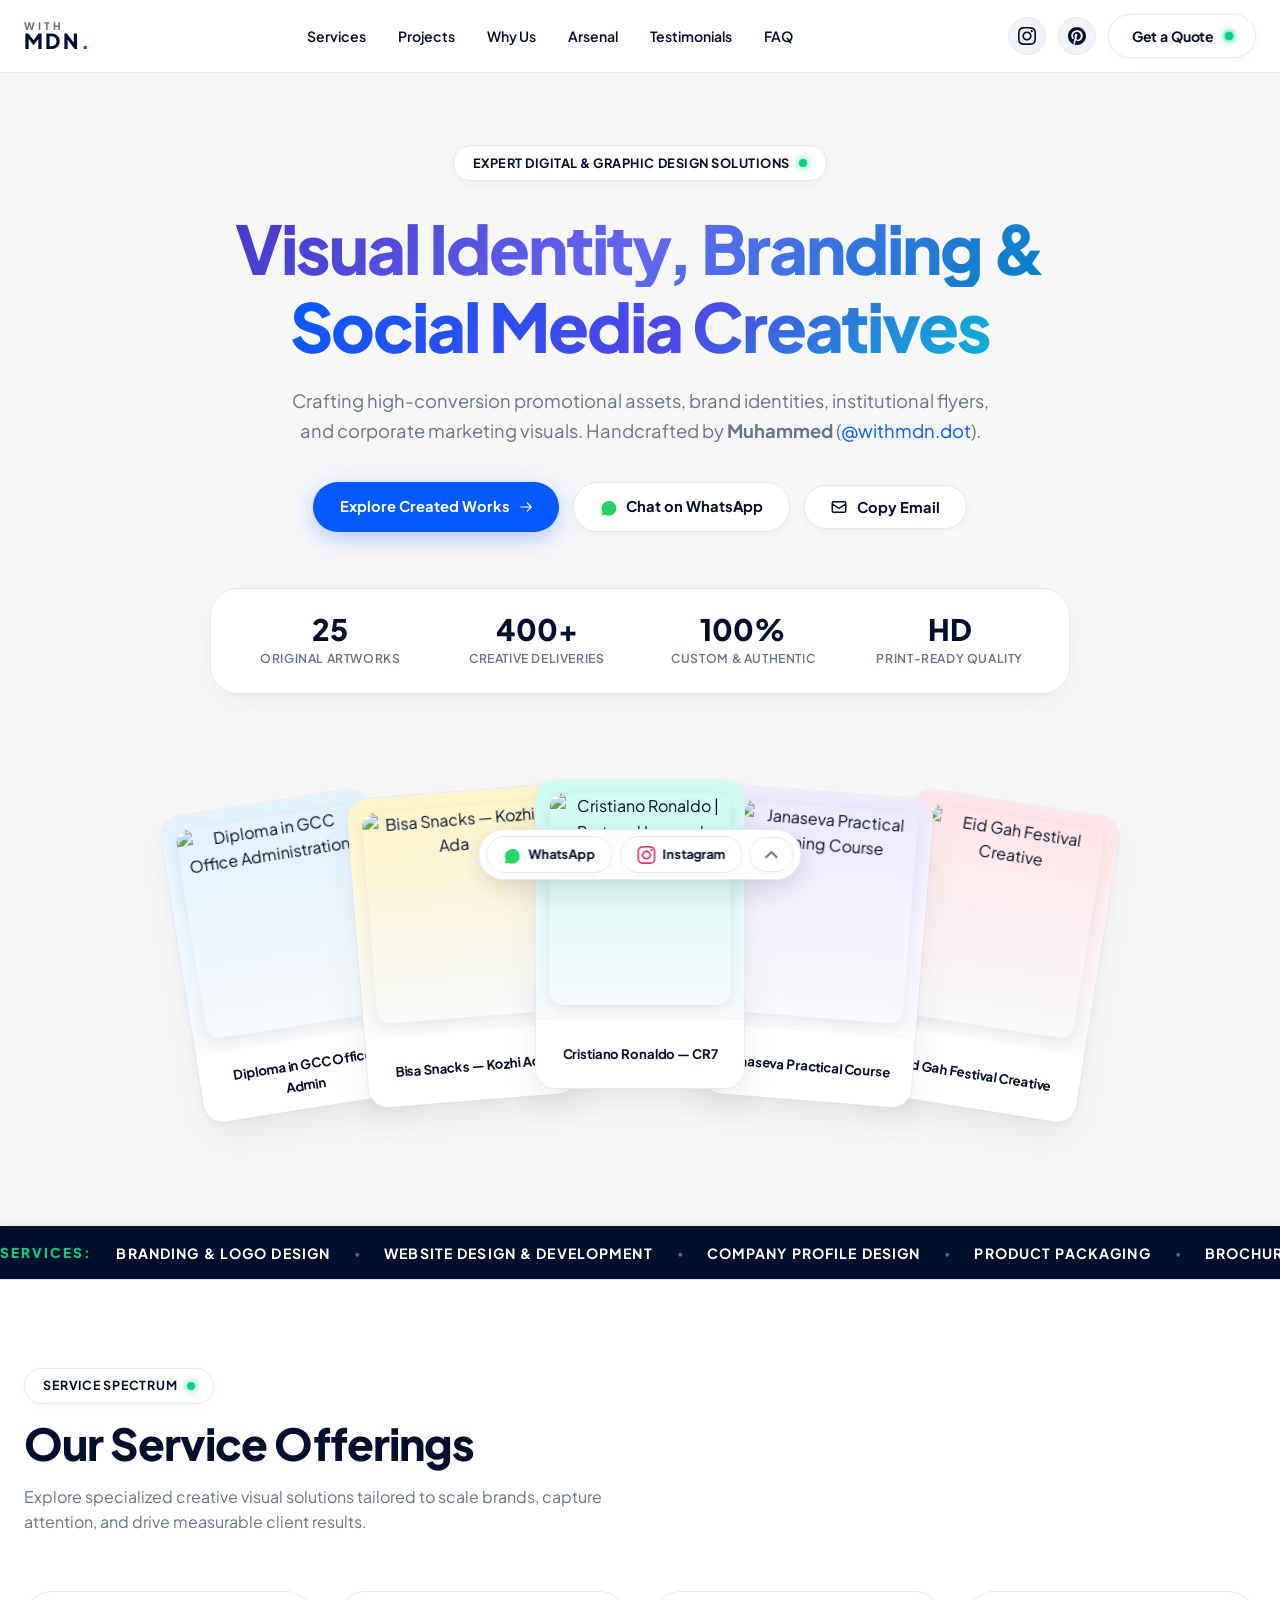
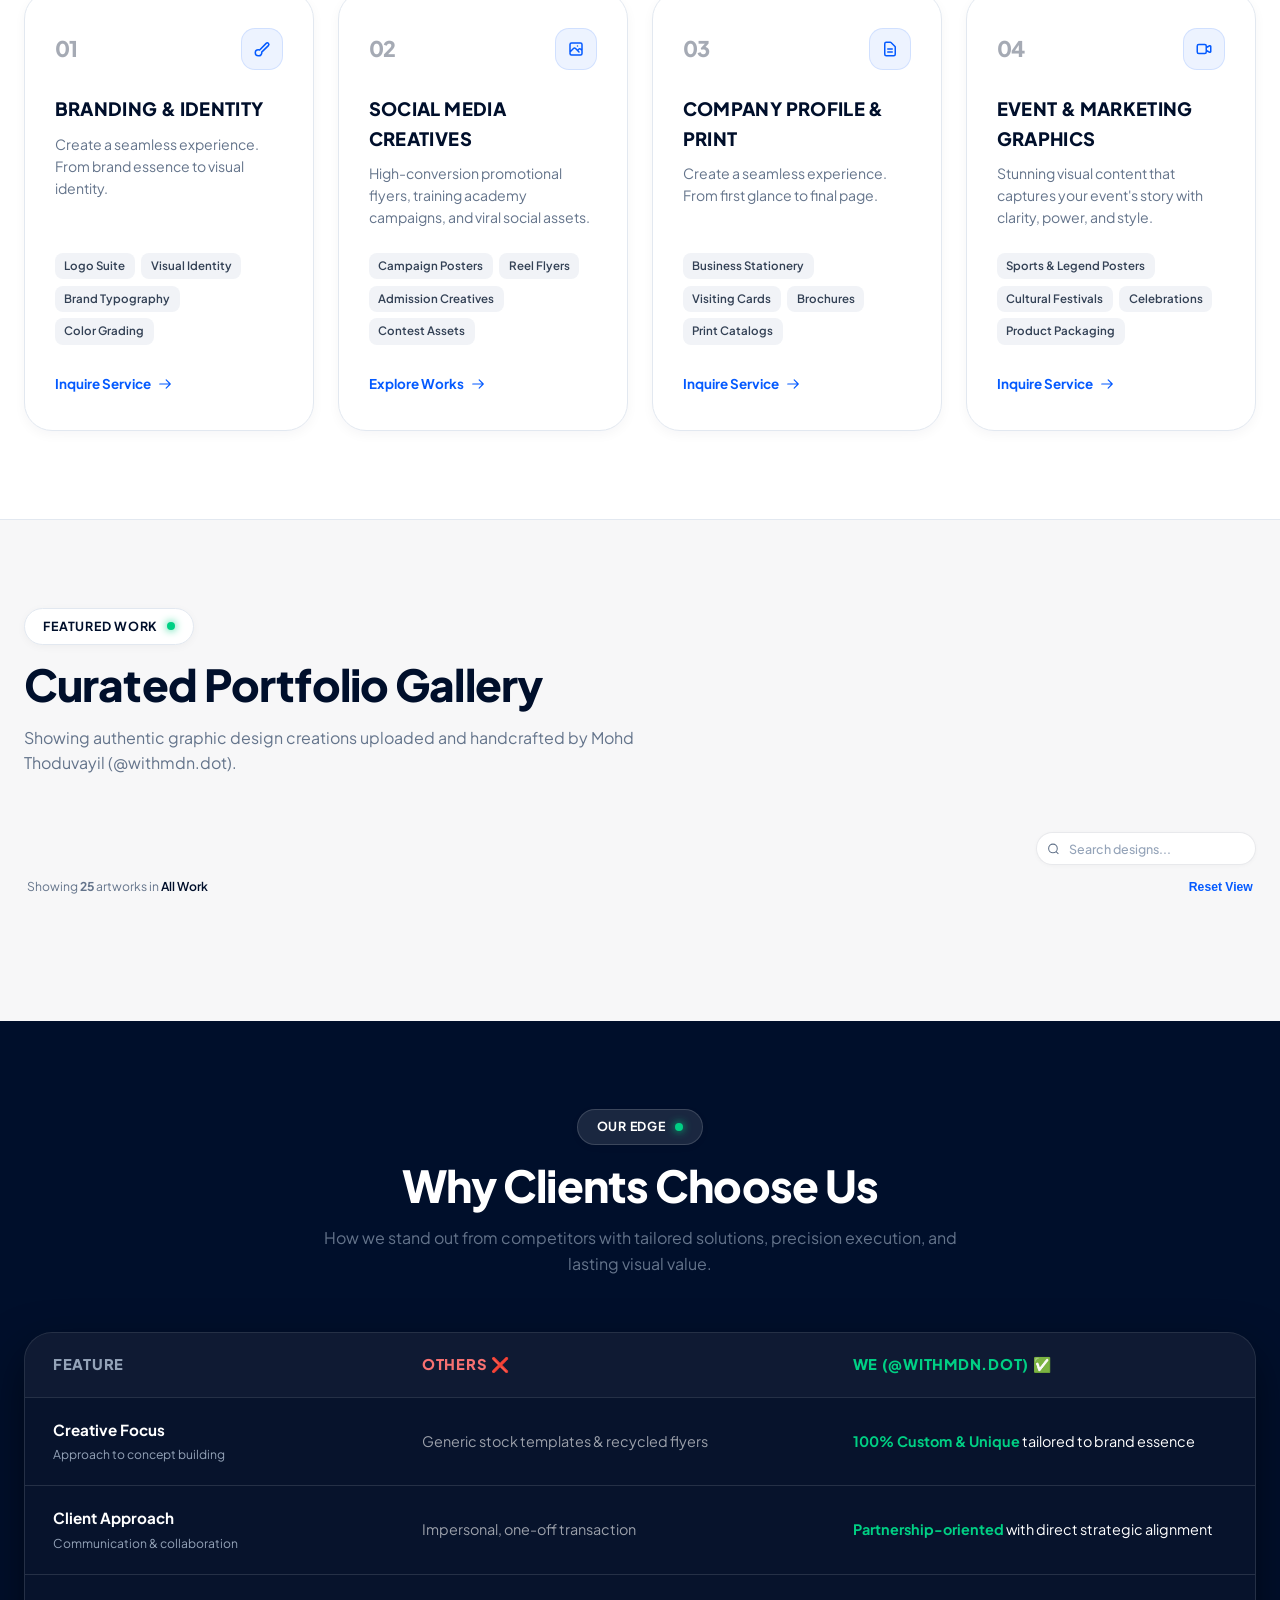
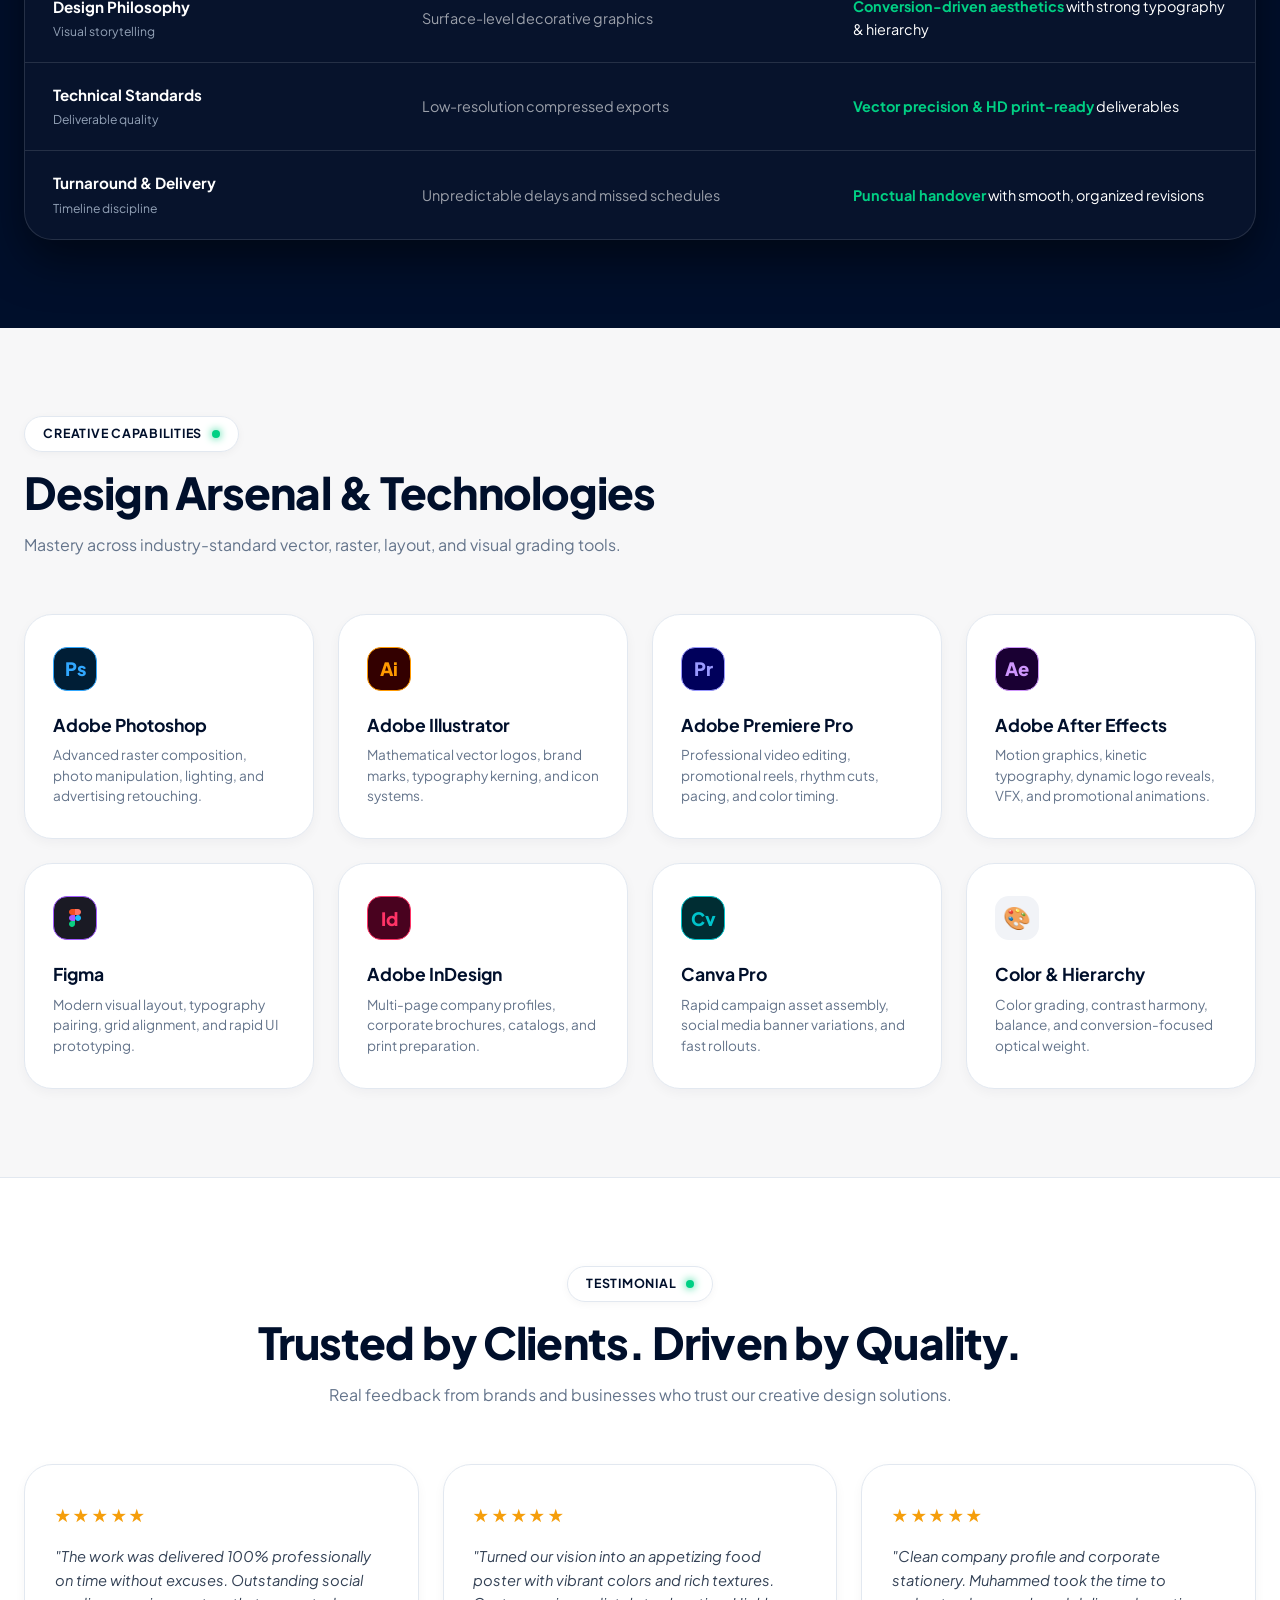
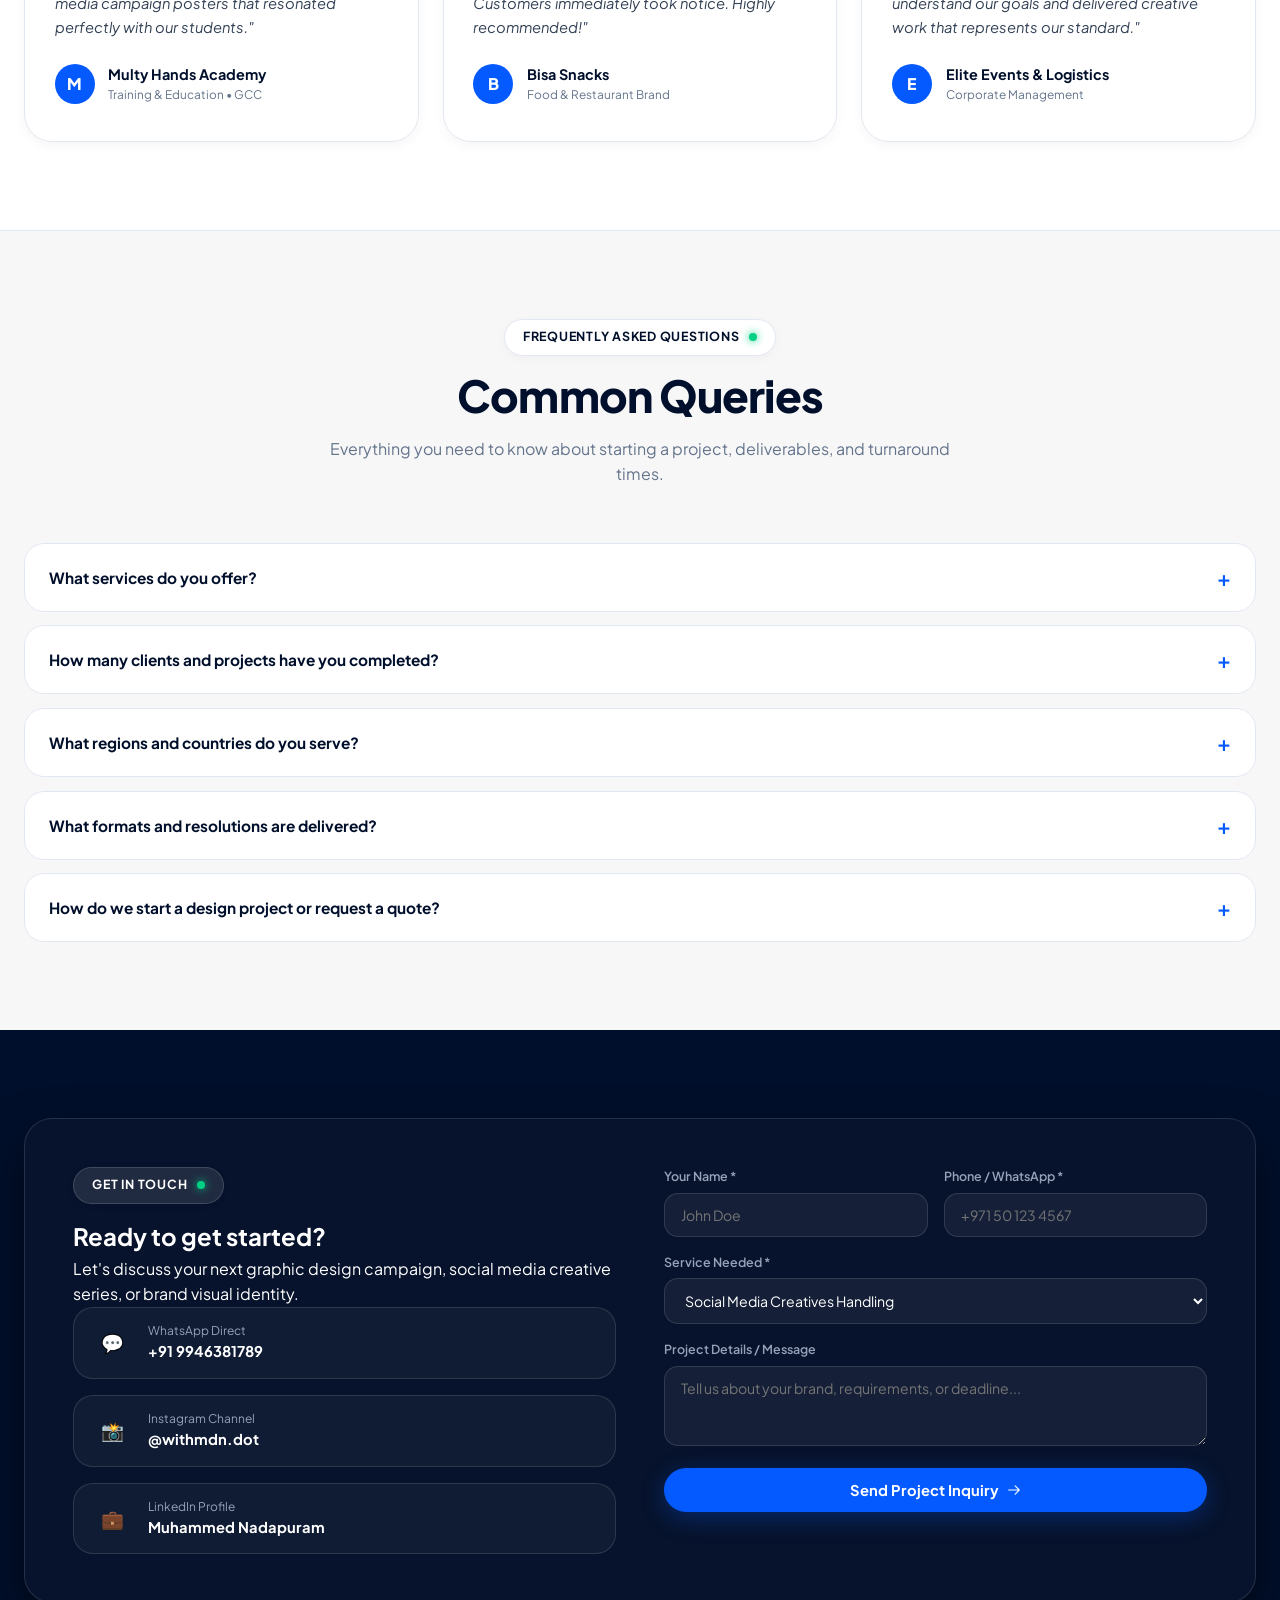
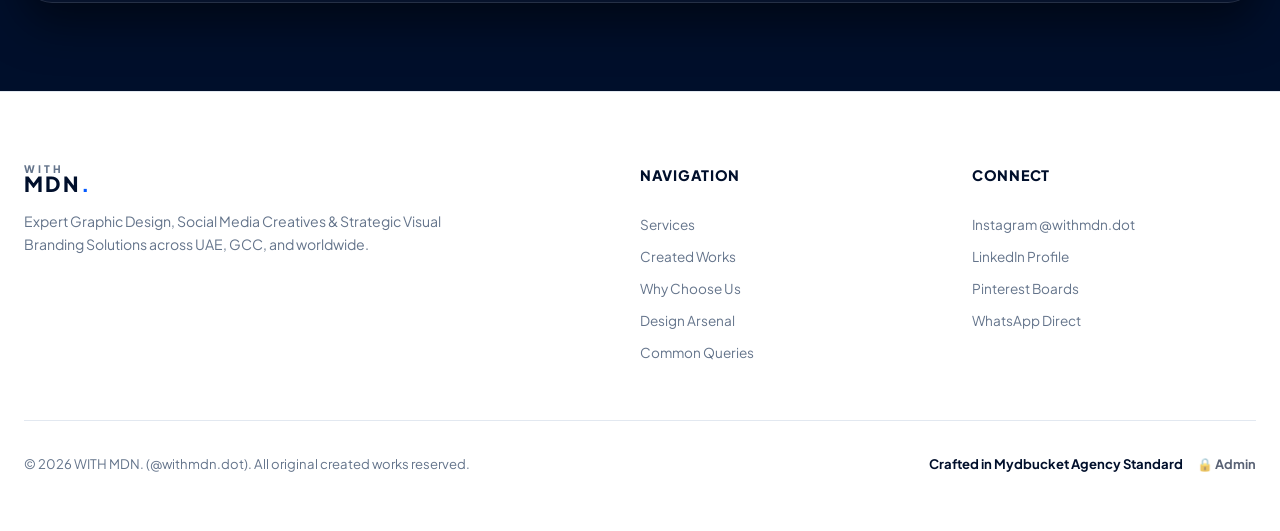
==== index.html @ 6562bb0f "style: Optimize Curated Portfolio Gallery photos to micro-compact and short scale" ====
<!DOCTYPE html>
<html lang="en" class="scroll-smooth">
<head>
  <meta charset="UTF-8" />
  <meta name="viewport" content="width=device-width, initial-scale=1.0" />
  <title>Muhammed Portfolio — Expert Branding, Social Media Creatives & Graphic Design Agency</title>
  <meta name="description" content="Official creative design portfolio of Muhammed (@withmdn.dot). Top graphic design, social media creative handling, branding, company profiles, and marketing visuals across UAE, GCC & globally." />
  
  <link rel="canonical" href="https://mhdfaman.com/" />
  <meta property="og:type" content="website" />
  <meta property="og:url" content="https://mhdfaman.com/" />
  <meta property="og:title" content="Muhammed Portfolio — Expert Branding, Social Media Creatives & Graphic Design Agency" />
  <meta property="og:description" content="Official creative design portfolio of Muhammed (@withmdn.dot). Top graphic design, social media creative handling, branding, company profiles, and marketing visuals." />
  <meta property="twitter:card" content="summary_large_image" />
  <meta property="twitter:url" content="https://mhdfaman.com/" />
  
  <!-- Favicon -->
  <link rel="icon" href="data:image/svg+xml,<svg xmlns='http://www.w3.org/2000/svg' viewBox='0 0 100 100'><text y='.9em' font-size='90'>🎨</text></svg>" />

  <!-- Google Fonts: Plus Jakarta Sans & Outfit (Mydbucket Typography System) -->
  <link rel="preconnect" href="https://fonts.googleapis.com">
  <link rel="preconnect" href="https://fonts.gstatic.com" crossorigin>
  <link href="https://fonts.googleapis.com/css2?family=Outfit:wght@300;400;500;600;700;800;900&family=Plus+Jakarta+Sans:wght@400;500;600;700;800&display=swap" rel="stylesheet">

  <!-- Core Stylesheet -->
  <link rel="stylesheet" href="style.css?v=22" />
</head>
<body class="bg-agency text-agency antialiased">

  <!-- ==========================================================================
       1. Top Agency Navigation Bar (Mydbucket Clean Style)
       ========================================================================== -->
  <header class="site-header mydbucket-header">
    <div class="container header-container">
      
      <!-- Brand Logo -->
      <a href="#hero" class="agency-brand-logo" title="Muhammed — WITH MDN Portfolio">
        <span class="brand-line-top">WITH</span>
        <span class="brand-line-bottom">MDN<span class="brand-dot">.</span></span>
      </a>

      <!-- Navigation Links -->
      <nav class="agency-nav-menu" aria-label="Main Navigation">
        <a href="#services" class="agency-nav-link">Services</a>
        <a href="#showcase" class="agency-nav-link">Projects</a>
        <a href="#why-choose-us" class="agency-nav-link">Why Us</a>
        <a href="#arsenal" class="agency-nav-link">Arsenal</a>
        <a href="#testimonials" class="agency-nav-link">Testimonials</a>
        <a href="#faq" class="agency-nav-link">FAQ</a>
      </nav>

      <!-- Right Header Actions -->
      <div class="agency-header-actions">
        <a href="https://www.instagram.com/withmdn.dot" target="_blank" rel="noopener noreferrer" class="social-icon-btn" title="Instagram @withmdn.dot">
          <svg class="icon-sm" viewBox="0 0 24 24" fill="currentColor"><path d="M12 2.163c3.204 0 3.584.012 4.85.07 3.252.148 4.771 1.691 4.919 4.919.058 1.265.069 1.645.069 4.849 0 3.205-.012 3.584-.069 4.849-.149 3.225-1.664 4.771-4.919 4.919-1.266.058-1.644.07-4.85.07-3.204 0-3.584-.012-4.849-.07-3.26-.149-4.771-1.699-4.919-4.92-.058-1.265-.07-1.644-.07-4.849 0-3.204.013-3.583.07-4.849.149-3.227 1.664-4.771 4.919-4.919 1.266-.057 1.645-.069 4.849-.069zm0-2.163c-3.259 0-3.667.014-4.947.072-4.358.2-6.78 2.618-6.98 6.98-.059 1.281-.073 1.689-.073 4.948 0 3.259.014 3.668.072 4.948.2 4.358 2.618 6.78 6.98 6.98 1.281.058 1.689.072 4.948.072 3.259 0 3.668-.014 4.948-.072 4.354-.2 6.782-2.618 6.979-6.98.059-1.28.073-1.689.073-4.948 0-3.259-.014-3.667-.072-4.947-.196-4.354-2.617-6.78-6.979-6.98-1.281-.059-1.69-.073-4.949-.073zm0 5.838c-3.403 0-6.162 2.759-6.162 6.162s2.759 6.163 6.162 6.163 6.162-2.759 6.162-6.163c0-3.403-2.759-6.162-6.162-6.162zm0 10.162c-2.209 0-4-1.79-4-4 0-2.209 1.791-4 4-4s4 1.791 4 4c0 2.21-1.791 4-4 4zm6.406-11.845c-.796 0-1.441.645-1.441 1.44s.645 1.44 1.441 1.44c.795 0 1.439-.645 1.439-1.44s-.644-1.44-1.439-1.44z"/></svg>
        </a>
        <a href="https://www.pinterest.com/mohdthoduvayil789/_created/" target="_blank" rel="noopener noreferrer" class="social-icon-btn" title="Pinterest Created Boards">
          <svg class="icon-sm" viewBox="0 0 24 24" fill="currentColor"><path d="M12 0C5.373 0 0 5.372 0 12c0 5.084 3.163 9.426 7.627 11.174-.105-.949-.2-2.405.042-3.441.218-.937 1.407-5.965 1.407-5.965s-.359-.719-.359-1.782c0-1.668.967-2.914 2.171-2.914 1.023 0 1.518.769 1.518 1.69 0 1.029-.655 2.568-.994 3.995-.283 1.194.599 2.169 1.777 2.169 2.133 0 3.772-2.249 3.772-5.495 0-2.873-2.064-4.882-5.012-4.882-3.414 0-5.418 2.561-5.418 5.207 0 1.031.397 2.138.893 2.738.098.119.112.224.083.345-.09.375-.293 1.199-.334 1.369-.053.225-.172.271-.401.165-1.495-.69-2.433-2.878-2.433-4.646 0-3.776 2.748-7.252 7.92-7.252 4.158 0 7.392 2.967 7.392 6.923 0 4.135-2.607 7.462-6.233 7.462-1.214 0-2.354-.629-2.758-1.379l-.749 2.848c-.269 1.045-1.004 2.352-1.498 3.146 1.123.345 2.306.535 3.537.535 6.627 0 12-5.373 12-12 0-6.628-5.373-12-12-12z"/></svg>
        </a>
        <a href="https://wa.me/919946381789?text=Hi%20Muhammed!%20I%20saw%20your%20portfolio%20on%20mhdfaman.com%20and%20would%20like%20to%20get%20a%20quote%20for%20a%20design%20project." target="_blank" rel="noopener noreferrer" class="btn-agency-quote">
          <span>Get a Quote</span>
          <span class="live-dot" aria-hidden="true"></span>
        </a>
      </div>

    </div>
  </header>

  <!-- ==========================================================================
       2. Hero Spotlight & Global Ticker Section (Mydbucket Style)
       ========================================================================== -->
  <section id="hero" class="hero-section-agency">
    <div class="container hero-container">
      
      <!-- Top Badge -->
      <div class="hero-pill-badge">
        <span>Expert Digital &amp; Graphic Design Solutions</span>
        <span class="badge-dot"></span>
      </div>

      <!-- Main Heading -->
      <h1 class="hero-headline">
        <span class="headline-vibrant-unified">Visual Identity, Branding &amp;</span> <br class="hidden sm:inline" />
        <span class="rotating-word-container">
          <span class="text-highlight text-vibrant-subtle word-fade-in" id="rotatingHeroWord">Social Media Creatives</span>
        </span>
      </h1>

      <!-- Subtitle -->
      <p class="hero-desc">
        Crafting high-conversion promotional assets, brand identities, institutional flyers, and corporate marketing visuals. Handcrafted by <strong>Muhammed</strong> (<span class="text-brand font-semibold">@withmdn.dot</span>).
      </p>

      <!-- Action Buttons -->
      <div class="hero-cta-group">
        <a href="#showcase" class="btn btn-agency-primary">
          <span>Explore Created Works</span>
          <svg class="icon-xs" fill="none" stroke="currentColor" viewBox="0 0 24 24"><path stroke-linecap="round" stroke-linejoin="round" stroke-width="2" d="M14 5l7 7m0 0l-7 7m7-7H3"/></svg>
        </a>

        <a href="https://wa.me/919946381789?text=Hi%20Muhammed!%20I%20saw%20your%20portfolio%20on%20mhdfaman.com%20and%20would%20like%20to%20connect." target="_blank" rel="noopener noreferrer" class="btn btn-agency-whatsapp">
          <svg class="icon-sm" viewBox="0 0 24 24" fill="currentColor"><path d="M12.031 6.172c-3.181 0-5.767 2.586-5.768 5.766-.001 1.298.38 2.27 1.019 3.287l-.582 2.128 2.182-.573c.978.58 1.911.928 3.145.929 3.178 0 5.767-2.587 5.768-5.766.001-3.187-2.575-5.77-5.764-5.771zm3.392 8.244c-.144.405-.837.774-1.17.824-.299.045-.677.063-1.092-.069-.252-.08-.575-.187-.988-.365-1.739-.751-2.874-2.502-2.961-2.617-.087-.116-.708-.94-.708-1.793s.448-1.273.607-1.446c.159-.173.346-.217.462-.217l.332.006c.106.005.249-.04.39.298.144.347.491 1.2.534 1.287.043.087.072.188.014.304-.058.116-.087.188-.173.289l-.26.304c-.087.086-.177.18-.076.354.101.174.449.741.964 1.201.662.591 1.221.774 1.394.86.174.086.275.072.376-.043.101-.116.433-.506.549-.68.116-.173.231-.145.39-.087s1.011.477 1.184.564.289.13.332.202c.045.072.045.419-.099.824zm-3.394-10.416c-5.522 0-10 4.477-10 10 0 1.769.459 3.432 1.264 4.887l-1.343 4.913 5.035-1.321c1.408.769 3.013 1.201 4.721 1.201 5.522 0 10-4.477 10-10 0-5.522-4.478-10-10-10z"/></svg>
          <span>Chat on WhatsApp</span>
        </a>

        <button id="copyEmailBtn" class="btn btn-agency-outline" onclick="copyContactEmail()">
          <svg class="icon-sm" fill="none" stroke="currentColor" viewBox="0 0 24 24"><path stroke-linecap="round" stroke-linejoin="round" stroke-width="2" d="M3 8l7.89 5.26a2 2 0 002.22 0L21 8M5 19h14a2 2 0 002-2V7a2 2 0 00-2-2H5a2 2 0 00-2 2v10a2 2 0 002 2z"/></svg>
          <span>Copy Email</span>
        </button>
      </div>

      <!-- Highlights & Milestones Bar -->
      <div class="stats-row-agency">
        <div class="stat-box">
          <span class="stat-number" id="totalWorksCount">25</span>
          <span class="stat-label">Original Artworks</span>
        </div>
        <div class="stat-box">
          <span class="stat-number">400+</span>
          <span class="stat-label">Creative Deliveries</span>
        </div>
        <div class="stat-box">
          <span class="stat-number">100%</span>
          <span class="stat-label">Custom & Authentic</span>
        </div>
        <div class="stat-box">
          <span class="stat-number">HD</span>
          <span class="stat-label">Print-Ready Quality</span>
        </div>
      </div>

      <!-- Interactive 3D Fanned-Out Showcase Deck -->
      <div class="hero-deck-showcase" aria-label="Featured Creative Works Deck">
        <div class="deck-cards-track">
          
          <!-- Card 1: Diploma in GCC Office Administration & Professional Typing -->
          <div class="deck-card deck-card-1" onclick="openLightboxById(1)" title="Diploma in GCC Office Administration &amp; Professional Typing">
            <div class="deck-card-top bg-pastel-blue">
              <img src="assets/images/multy_hands_gcc_office_admin.jpg" alt="Diploma in GCC Office Administration" loading="lazy" />
            </div>
            <div class="deck-card-bottom">
              <span class="deck-card-title">Diploma in GCC Office Admin</span>
            </div>
          </div>

          <!-- Card 2: Bisa Snacks — Kozhi Ada Promotional Poster -->
          <div class="deck-card deck-card-2" onclick="openLightboxById(4)" title="Bisa Snacks — Kozhi Ada Promotional Poster">
            <div class="deck-card-top bg-pastel-yellow">
              <img src="assets/images/food_poster_bisa_snacks.png" alt="Bisa Snacks — Kozhi Ada" loading="lazy" />
            </div>
            <div class="deck-card-bottom">
              <span class="deck-card-title">Bisa Snacks — Kozhi Ada</span>
            </div>
          </div>

          <!-- Card 3: Cristiano Ronaldo | Portugal Football Legend (Centerpiece) -->
          <div class="deck-card deck-card-3" onclick="openLightboxById(5)" title="Cristiano Ronaldo | Portugal Football Legend">
            <div class="deck-card-top bg-pastel-teal">
              <img src="assets/images/social-media-flyer_created_1.jpg" alt="Cristiano Ronaldo | Portugal Legend" loading="lazy" />
            </div>
            <div class="deck-card-bottom">
              <span class="deck-card-title">Cristiano Ronaldo — CR7</span>
            </div>
          </div>

          <!-- Card 4: Janaseva Practical Training Course — Multy Hands Academy -->
          <div class="deck-card deck-card-4" onclick="openLightboxById(2)" title="Janaseva Practical Training Course — Multy Hands Academy">
            <div class="deck-card-top bg-pastel-purple">
              <img src="assets/images/multy_hands_janaseva_course.jpg" alt="Janaseva Practical Training Course" loading="lazy" />
            </div>
            <div class="deck-card-bottom">
              <span class="deck-card-title">Janaseva Practical Course</span>
            </div>
          </div>

          <!-- Card 5: Eid Gah Festival Creative -->
          <div class="deck-card deck-card-5" onclick="openLightboxById(8)" title="Eid Gah Festival Creative">
            <div class="deck-card-top bg-pastel-rose">
              <img src="assets/images/social-media-flyer_created_4.jpg" alt="Eid Gah Festival Creative" loading="lazy" />
            </div>
            <div class="deck-card-bottom">
              <span class="deck-card-title">Eid Gah Festival Creative</span>
            </div>
          </div>

        </div>
      </div>

    </div>
  </section>

  <!-- ==========================================================================
       Services Ticker Marquee Ribbon (Mydbucket Style)
       ========================================================================== -->
  <div class="regions-ticker-wrap" aria-hidden="true">
    <div class="regions-ticker-track">
      <span class="ticker-prefix">SERVICES:</span>
      <span class="ticker-item">BRANDING &amp; LOGO DESIGN</span>
      <span class="ticker-dot">•</span>
      <span class="ticker-item">WEBSITE DESIGN &amp; DEVELOPMENT</span>
      <span class="ticker-dot">•</span>
      <span class="ticker-item">COMPANY PROFILE DESIGN</span>
      <span class="ticker-dot">•</span>
      <span class="ticker-item">PRODUCT PACKAGING</span>
      <span class="ticker-dot">•</span>
      <span class="ticker-item">BROCHURE DESIGN</span>
      <span class="ticker-dot">•</span>
      <span class="ticker-item">CREATIVE CAMPAIGNS</span>
      <span class="ticker-dot">•</span>
      <span class="ticker-item">MEDIA &amp; VIDEO PRODUCTION</span>
      <span class="ticker-dot">•</span>
      <span class="ticker-item">SOCIAL MEDIA MARKETING</span>
      <span class="ticker-dot">•</span>
      <span class="ticker-item">SEO (SEARCH ENGINE OPTIMIZATION)</span>
      <span class="ticker-dot">•</span>
      <span class="ticker-item">GOOGLE ADS</span>
      <span class="ticker-dot">•</span>
      <span class="ticker-item ticker-highlight">MORE THAN DESIGNERS, PROBLEM SOLVERS</span>
      <span class="ticker-dot">•</span>
      <!-- Seamless loop repetition -->
      <span class="ticker-prefix">SERVICES:</span>
      <span class="ticker-item">BRANDING &amp; LOGO DESIGN</span>
      <span class="ticker-dot">•</span>
      <span class="ticker-item">WEBSITE DESIGN &amp; DEVELOPMENT</span>
      <span class="ticker-dot">•</span>
      <span class="ticker-item">COMPANY PROFILE DESIGN</span>
      <span class="ticker-dot">•</span>
      <span class="ticker-item">PRODUCT PACKAGING</span>
      <span class="ticker-dot">•</span>
      <span class="ticker-item">BROCHURE DESIGN</span>
      <span class="ticker-dot">•</span>
      <span class="ticker-item">CREATIVE CAMPAIGNS</span>
      <span class="ticker-dot">•</span>
      <span class="ticker-item">MEDIA &amp; VIDEO PRODUCTION</span>
      <span class="ticker-dot">•</span>
      <span class="ticker-item">SOCIAL MEDIA MARKETING</span>
      <span class="ticker-dot">•</span>
      <span class="ticker-item">SEO (SEARCH ENGINE OPTIMIZATION)</span>
      <span class="ticker-dot">•</span>
      <span class="ticker-item">GOOGLE ADS</span>
      <span class="ticker-dot">•</span>
      <span class="ticker-item ticker-highlight">MORE THAN DESIGNERS, PROBLEM SOLVERS</span>
    </div>
  </div>

  <!-- ==========================================================================
       3. Service Spectrum (Mydbucket 4-Column Card Grid)
       ========================================================================== -->
  <section id="services" class="section-wrap bg-white-soft">
    <div class="container">
      
      <div class="section-header-agency">
        <span class="section-sub-badge">Service Spectrum</span>
        <h2 class="section-title-agency">Our Service Offerings</h2>
        <p class="section-desc-agency">
          Explore specialized creative visual solutions tailored to scale brands, capture attention, and drive measurable client results.
        </p>
      </div>

      <div class="services-grid-agency">
        
        <!-- Service Card 1 -->
        <div class="service-card-agency">
          <div class="service-card-top">
            <span class="service-number">01</span>
            <span class="service-icon-badge" title="Branding">
              <svg class="icon-sm" fill="none" stroke="currentColor" viewBox="0 0 24 24"><path stroke-linecap="round" stroke-linejoin="round" stroke-width="2" d="M7 21a4 4 0 01-4-4 4 4 0 014-4c.667 0 1.294.135 1.865.378L17.5 4.5a2.121 2.121 0 013 3l-8.878 8.635A4.004 4.004 0 017 21z"/></svg>
            </span>
          </div>
          <h3 class="service-title">BRANDING &amp; IDENTITY</h3>
          <p class="service-tagline">Create a seamless experience. From brand essence to visual identity.</p>
          <div class="service-deliverables">
            <span class="deliverable-tag">Logo Suite</span>
            <span class="deliverable-tag">Visual Identity</span>
            <span class="deliverable-tag">Brand Typography</span>
            <span class="deliverable-tag">Color Grading</span>
          </div>
          <a href="#contact" class="service-link">
            <span>Inquire Service</span>
            <svg class="icon-xs" fill="none" stroke="currentColor" viewBox="0 0 24 24"><path stroke-linecap="round" stroke-linejoin="round" stroke-width="2" d="M14 5l7 7m0 0l-7 7m7-7H3"/></svg>
          </a>
        </div>

        <!-- Service Card 2 -->
        <div class="service-card-agency">
          <div class="service-card-top">
            <span class="service-number">02</span>
            <span class="service-icon-badge" title="Social Media">
              <svg class="icon-sm" fill="none" stroke="currentColor" viewBox="0 0 24 24"><path stroke-linecap="round" stroke-linejoin="round" stroke-width="2" d="M4 16l4.586-4.586a2 2 0 012.828 0L16 16m-2-2l1.586-1.586a2 2 0 012.828 0L20 14m-6-6h.01M6 20h12a2 2 0 002-2V6a2 2 0 00-2-2H6a2 2 0 00-2 2v12a2 2 0 002 2z"/></svg>
            </span>
          </div>
          <h3 class="service-title">SOCIAL MEDIA CREATIVES</h3>
          <p class="service-tagline">High-conversion promotional flyers, training academy campaigns, and viral social assets.</p>
          <div class="service-deliverables">
            <span class="deliverable-tag">Campaign Posters</span>
            <span class="deliverable-tag">Reel Flyers</span>
            <span class="deliverable-tag">Admission Creatives</span>
            <span class="deliverable-tag">Contest Assets</span>
          </div>
          <a href="#showcase" class="service-link">
            <span>Explore Works</span>
            <svg class="icon-xs" fill="none" stroke="currentColor" viewBox="0 0 24 24"><path stroke-linecap="round" stroke-linejoin="round" stroke-width="2" d="M14 5l7 7m0 0l-7 7m7-7H3"/></svg>
          </a>
        </div>

        <!-- Service Card 3 -->
        <div class="service-card-agency">
          <div class="service-card-top">
            <span class="service-number">03</span>
            <span class="service-icon-badge" title="Print & Profile">
              <svg class="icon-sm" fill="none" stroke="currentColor" viewBox="0 0 24 24"><path stroke-linecap="round" stroke-linejoin="round" stroke-width="2" d="M9 12h6m-6 4h6m2 5H7a2 2 0 01-2-2V5a2 2 0 012-2h5.586a1 1 0 01.707.293l5.414 5.414a1 1 0 01.293.707V19a2 2 0 01-2 2z"/></svg>
            </span>
          </div>
          <h3 class="service-title">COMPANY PROFILE &amp; PRINT</h3>
          <p class="service-tagline">Create a seamless experience. From first glance to final page.</p>
          <div class="service-deliverables">
            <span class="deliverable-tag">Business Stationery</span>
            <span class="deliverable-tag">Visiting Cards</span>
            <span class="deliverable-tag">Brochures</span>
            <span class="deliverable-tag">Print Catalogs</span>
          </div>
          <a href="#contact" class="service-link">
            <span>Inquire Service</span>
            <svg class="icon-xs" fill="none" stroke="currentColor" viewBox="0 0 24 24"><path stroke-linecap="round" stroke-linejoin="round" stroke-width="2" d="M14 5l7 7m0 0l-7 7m7-7H3"/></svg>
          </a>
        </div>

        <!-- Service Card 4 -->
        <div class="service-card-agency">
          <div class="service-card-top">
            <span class="service-number">04</span>
            <span class="service-icon-badge" title="Motion & Events">
              <svg class="icon-sm" fill="none" stroke="currentColor" viewBox="0 0 24 24"><path stroke-linecap="round" stroke-linejoin="round" stroke-width="2" d="M15 10l4.553-2.276A1 1 0 0121 8.618v6.764a1 1 0 01-1.447.894L15 14M5 18h8a2 2 0 002-2V8a2 2 0 00-2-2H5a2 2 0 00-2 2v8a2 2 0 002 2z"/></svg>
            </span>
          </div>
          <h3 class="service-title">EVENT &amp; MARKETING GRAPHICS</h3>
          <p class="service-tagline">Stunning visual content that captures your event's story with clarity, power, and style.</p>
          <div class="service-deliverables">
            <span class="deliverable-tag">Sports &amp; Legend Posters</span>
            <span class="deliverable-tag">Cultural Festivals</span>
            <span class="deliverable-tag">Celebrations</span>
            <span class="deliverable-tag">Product Packaging</span>
          </div>
          <a href="#contact" class="service-link">
            <span>Inquire Service</span>
            <svg class="icon-xs" fill="none" stroke="currentColor" viewBox="0 0 24 24"><path stroke-linecap="round" stroke-linejoin="round" stroke-width="2" d="M14 5l7 7m0 0l-7 7m7-7H3"/></svg>
          </a>
        </div>

      </div>

    </div>
  </section>

  <!-- ==========================================================================
       4. Curated Works Gallery (All 25 Original Artworks)
       ========================================================================== -->
  <section id="showcase" class="section-wrap">
    <div class="container">
      
      <div class="section-header-agency">
        <span class="section-sub-badge">Featured Work</span>
        <h2 class="section-title-agency">Curated Portfolio Gallery</h2>
        <p class="section-desc-agency" id="activeCategoryDesc">
          Showing authentic graphic design creations uploaded and handcrafted by Mohd Thoduvayil (@withmdn.dot).
        </p>
      </div>

      <!-- Controls Hub: Sleek Minimal Search & Filter Bar -->
      <div class="filter-hub-agency">
        
        <div class="filter-toolbar-row">
          <!-- Category Filter Tabs -->
          <div class="tabs-scroll-wrap" id="tabsScrollContainer">
            <div class="category-tabs-agency" id="categoryTabsContainer">
              <!-- Dynamically populated via JS -->
            </div>
          </div>

          <!-- Minimal Search Input -->
          <div class="search-box-agency">
            <svg class="search-icon" viewBox="0 0 24 24" fill="none" stroke="currentColor" stroke-width="2"><circle cx="11" cy="11" r="8"/><path d="m21 21-4.3-4.3"/></svg>
            <input 
              type="text" 
              id="searchInput" 
              placeholder="Search designs..." 
              oninput="handleSearch(this.value)"
              aria-label="Search Created Artworks"
            />
            <button id="clearSearchBtn" class="clear-search-btn" onclick="clearSearch()" style="display:none;" title="Clear Search">✕</button>
          </div>
        </div>

        <!-- Active Meta Info -->
        <div class="filter-meta-bar">
          <span class="showing-text">Showing <strong id="visibleCount">25</strong> artworks in <span id="currentCategoryLabel" class="text-brand">All Work</span></span>
          <button onclick="resetFilters()" class="btn-reset-filters">Reset View</button>
        </div>

      </div>

      <!-- Gallery Grid -->
      <div id="galleryContainer" class="gallery-grid-agency">
        <!-- Rendered via app.js -->
      </div>

      <!-- Empty State -->
      <div id="emptyState" class="empty-state-agency hidden">
        <div class="empty-icon">🔍</div>
        <h3>No matching designs found</h3>
        <p>Try searching for different keywords or clear the category filter.</p>
        <button onclick="resetFilters()" class="btn btn-agency-primary btn-sm">Reset All Filters</button>
      </div>

    </div>
  </section>

  <!-- ==========================================================================
       5. Our Edge / Why Choose Us (Mydbucket Comparison Matrix Table)
       ========================================================================== -->
  <section id="why-choose-us" class="section-wrap bg-dark-contrast text-white">
    <div class="container">
      
      <div class="section-header-agency text-center">
        <span class="section-sub-badge badge-dark">Our Edge</span>
        <h2 class="section-title-agency text-white">Why Clients Choose Us</h2>
        <p class="section-desc-agency text-gray-400">
          How we stand out from competitors with tailored solutions, precision execution, and lasting visual value.
        </p>
      </div>

      <!-- Comparison Matrix Table -->
      <div class="comparison-table-wrapper">
        <table class="comparison-table">
          <thead>
            <tr>
              <th class="col-feature">Feature</th>
              <th class="col-others">Others ❌</th>
              <th class="col-we">We (@withmdn.dot) ✅</th>
            </tr>
          </thead>
          <tbody>
            <tr>
              <td class="feature-title">
                <strong>Creative Focus</strong>
                <span>Approach to concept building</span>
              </td>
              <td class="others-cell">Generic stock templates & recycled flyers</td>
              <td class="we-cell"><strong>100% Custom & Unique</strong> tailored to brand essence</td>
            </tr>
            <tr>
              <td class="feature-title">
                <strong>Client Approach</strong>
                <span>Communication & collaboration</span>
              </td>
              <td class="others-cell">Impersonal, one-off transaction</td>
              <td class="we-cell"><strong>Partnership-oriented</strong> with direct strategic alignment</td>
            </tr>
            <tr>
              <td class="feature-title">
                <strong>Design Philosophy</strong>
                <span>Visual storytelling</span>
              </td>
              <td class="others-cell">Surface-level decorative graphics</td>
              <td class="we-cell"><strong>Conversion-driven aesthetics</strong> with strong typography & hierarchy</td>
            </tr>
            <tr>
              <td class="feature-title">
                <strong>Technical Standards</strong>
                <span>Deliverable quality</span>
              </td>
              <td class="others-cell">Low-resolution compressed exports</td>
              <td class="we-cell"><strong>Vector precision & HD print-ready</strong> deliverables</td>
            </tr>
            <tr>
              <td class="feature-title">
                <strong>Turnaround & Delivery</strong>
                <span>Timeline discipline</span>
              </td>
              <td class="others-cell">Unpredictable delays and missed schedules</td>
              <td class="we-cell"><strong>Punctual handover</strong> with smooth, organized revisions</td>
            </tr>
          </tbody>
        </table>
      </div>

    </div>
  </section>

  <!-- ==========================================================================
       6. Design Arsenal & Tools Section
       ========================================================================== -->
  <section id="arsenal" class="section-wrap">
    <div class="container">
      
      <div class="section-header-agency">
        <span class="section-sub-badge">Creative Capabilities</span>
        <h2 class="section-title-agency">Design Arsenal & Technologies</h2>
        <p class="section-desc-agency">
          Mastery across industry-standard vector, raster, layout, and visual grading tools.
        </p>
      </div>

      <div class="arsenal-grid-agency">
        
        <div class="arsenal-box">
          <div class="arsenal-icon icon-ps">Ps</div>
          <h4>Adobe Photoshop</h4>
          <p>Advanced raster composition, photo manipulation, lighting, and advertising retouching.</p>
        </div>

        <div class="arsenal-box">
          <div class="arsenal-icon icon-ai">Ai</div>
          <h4>Adobe Illustrator</h4>
          <p>Mathematical vector logos, brand marks, typography kerning, and icon systems.</p>
        </div>

        <div class="arsenal-box">
          <div class="arsenal-icon icon-pr">Pr</div>
          <h4>Adobe Premiere Pro</h4>
          <p>Professional video editing, promotional reels, rhythm cuts, pacing, and color timing.</p>
        </div>

        <div class="arsenal-box">
          <div class="arsenal-icon icon-ae">Ae</div>
          <h4>Adobe After Effects</h4>
          <p>Motion graphics, kinetic typography, dynamic logo reveals, VFX, and promotional animations.</p>
        </div>

        <div class="arsenal-box">
          <div class="arsenal-icon icon-figma">
            <svg class="icon-sm" viewBox="0 0 38 57" fill="none">
              <path d="M19 28.5C19 23.2533 23.2533 19 28.5 19C33.7467 19 38 23.2533 38 28.5C38 33.7467 33.7467 38 28.5 38C23.2533 38 19 33.7467 19 28.5Z" fill="#1ABCFE"/>
              <path d="M0 47.5C0 42.2533 4.25329 38 9.5 38H19V47.5C19 52.7467 14.7467 57 9.5 57C4.25329 57 0 52.7467 0 47.5Z" fill="#0ACF83"/>
              <path d="M19 0V19H28.5C33.7467 19 38 14.7467 38 9.5C38 4.25329 33.7467 0 28.5 0H19Z" fill="#FF7262"/>
              <path d="M0 9.5C0 14.7467 4.25329 19 9.5 19H19V0H9.5C4.25329 0 0 4.25329 0 9.5Z" fill="#F24E1E"/>
              <path d="M0 28.5C0 33.7467 4.25329 38 9.5 38H19V19H9.5C4.25329 19 0 23.2533 0 28.5Z" fill="#A259FF"/>
            </svg>
          </div>
          <h4>Figma</h4>
          <p>Modern visual layout, typography pairing, grid alignment, and rapid UI prototyping.</p>
        </div>

        <div class="arsenal-box">
          <div class="arsenal-icon icon-id">Id</div>
          <h4>Adobe InDesign</h4>
          <p>Multi-page company profiles, corporate brochures, catalogs, and print preparation.</p>
        </div>

        <div class="arsenal-box">
          <div class="arsenal-icon icon-cv">Cv</div>
          <h4>Canva Pro</h4>
          <p>Rapid campaign asset assembly, social media banner variations, and fast rollouts.</p>
        </div>

        <div class="arsenal-box">
          <div class="arsenal-icon icon-theory">🎨</div>
          <h4>Color & Hierarchy</h4>
          <p>Color grading, contrast harmony, balance, and conversion-focused optical weight.</p>
        </div>

      </div>

    </div>
  </section>

  <!-- ==========================================================================
       7. Client Success & Testimonials (Mydbucket Style)
       ========================================================================== -->
  <section id="testimonials" class="section-wrap bg-white-soft">
    <div class="container">
      
      <div class="section-header-agency text-center">
        <span class="section-sub-badge">Testimonial</span>
        <h2 class="section-title-agency">Trusted by Clients. Driven by Quality.</h2>
        <p class="section-desc-agency">
          Real feedback from brands and businesses who trust our creative design solutions.
        </p>
      </div>

      <div class="testimonials-grid-agency">
        
        <!-- Review 1 -->
        <div class="testimonial-card-agency">
          <div class="testimonial-stars">★★★★★</div>
          <p class="testimonial-quote">
            "The work was delivered 100% professionally on time without excuses. Outstanding social media campaign posters that resonated perfectly with our students."
          </p>
          <div class="testimonial-author">
            <div class="author-avatar">M</div>
            <div class="author-info">
              <span class="author-name">Multy Hands Academy</span>
              <span class="author-role">Training & Education • GCC</span>
            </div>
          </div>
        </div>

        <!-- Review 2 -->
        <div class="testimonial-card-agency">
          <div class="testimonial-stars">★★★★★</div>
          <p class="testimonial-quote">
            "Turned our vision into an appetizing food poster with vibrant colors and rich textures. Customers immediately took notice. Highly recommended!"
          </p>
          <div class="testimonial-author">
            <div class="author-avatar">B</div>
            <div class="author-info">
              <span class="author-name">Bisa Snacks</span>
              <span class="author-role">Food & Restaurant Brand</span>
            </div>
          </div>
        </div>

        <!-- Review 3 -->
        <div class="testimonial-card-agency">
          <div class="testimonial-stars">★★★★★</div>
          <p class="testimonial-quote">
            "Clean company profile and corporate stationery. Muhammed took the time to understand our goals and delivered creative work that represents our standard."
          </p>
          <div class="testimonial-author">
            <div class="author-avatar">E</div>
            <div class="author-info">
              <span class="author-name">Elite Events & Logistics</span>
              <span class="author-role">Corporate Management</span>
            </div>
          </div>
        </div>

      </div>

    </div>
  </section>

  <!-- ==========================================================================
       8. Frequently Asked Questions (Accordion)
       ========================================================================== -->
  <section id="faq" class="section-wrap">
    <div class="container max-w-4xl">
      
      <div class="section-header-agency text-center">
        <span class="section-sub-badge">Frequently Asked Questions</span>
        <h2 class="section-title-agency">Common Queries</h2>
        <p class="section-desc-agency">
          Everything you need to know about starting a project, deliverables, and turnaround times.
        </p>
      </div>

      <div class="faq-accordion-agency">
        
        <div class="faq-item">
          <button class="faq-question" onclick="toggleFaq(this)">
            <span>What services do you offer?</span>
            <span class="faq-icon">+</span>
          </button>
          <div class="faq-answer">
            <p>We specialize in full-spectrum graphic design, including social media creatives handling, marketing flyers, brand identity & logo design, company profiles, brochures, visiting cards, food posters, event artwork, and print-ready stationery.</p>
          </div>
        </div>

        <div class="faq-item">
          <button class="faq-question" onclick="toggleFaq(this)">
            <span>How many clients and projects have you completed?</span>
            <span class="faq-icon">+</span>
          </button>
          <div class="faq-answer">
            <p>Over 400+ creative deliverables across diverse industries (training academies, retail, corporate, hospitality, events) with 25 featured flagship creations showcased in this curated portfolio.</p>
          </div>
        </div>

        <div class="faq-item">
          <button class="faq-question" onclick="toggleFaq(this)">
            <span>What regions and countries do you serve?</span>
            <span class="faq-icon">+</span>
          </button>
          <div class="faq-answer">
            <p>We provide design solutions globally, with a strong focus across the GCC region (UAE, Saudi Arabia, Qatar, Kuwait, Bahrain, Oman) as well as India, the UK, and Canada.</p>
          </div>
        </div>

        <div class="faq-item">
          <button class="faq-question" onclick="toggleFaq(this)">
            <span>What formats and resolutions are delivered?</span>
            <span class="faq-icon">+</span>
          </button>
          <div class="faq-answer">
            <p>All final deliverables are supplied in high-resolution digital formats (RGB JPG/PNG optimized for Instagram/web) and vector print-ready formats (CMYK 300 DPI PDF with bleed margins) upon request.</p>
          </div>
        </div>

        <div class="faq-item">
          <button class="faq-question" onclick="toggleFaq(this)">
            <span>How do we start a design project or request a quote?</span>
            <span class="faq-icon">+</span>
          </button>
          <div class="faq-answer">
            <p>Simply message directly on WhatsApp (+91 9946381789), connect on Instagram (@withmdn.dot), or fill out the consultation form below for an instant response and timeline estimate.</p>
          </div>
        </div>

      </div>

    </div>
  </section>

  <!-- ==========================================================================
       9. "Ready to get started? Let's Talk" Contact Section
       ========================================================================== -->
  <section id="contact" class="section-wrap bg-dark-contrast text-white">
    <div class="container max-w-5xl">
      
      <div class="contact-card-agency">
        
        <div class="contact-info-side">
          <span class="section-sub-badge badge-dark">Get in Touch</span>
          <h2 class="text-3xl font-extrabold text-white mb-4">Ready to get started?</h2>
          <p class="text-gray-400 mb-8 text-sm leading-relaxed">
            Let's discuss your next graphic design campaign, social media creative series, or brand visual identity.
          </p>

          <div class="contact-channels">
            <a href="https://wa.me/919946381789?text=Hi%20Muhammed!%20I%20saw%20your%20portfolio%20on%20mhdfaman.com%20and%20would%20like%20to%20discuss%20a%20design%20project." target="_blank" rel="noopener noreferrer" class="contact-item-link">
              <span class="contact-icon bg-emerald-500/20 text-emerald-400">💬</span>
              <div>
                <span class="contact-label">WhatsApp Direct</span>
                <span class="contact-value">+91 9946381789</span>
              </div>
            </a>

            <a href="https://www.instagram.com/withmdn.dot" target="_blank" rel="noopener noreferrer" class="contact-item-link">
              <span class="contact-icon bg-rose-500/20 text-rose-400">📸</span>
              <div>
                <span class="contact-label">Instagram Channel</span>
                <span class="contact-value">@withmdn.dot</span>
              </div>
            </a>

            <a href="https://www.linkedin.com/in/muhammed-nadapuram-7229aa235" target="_blank" rel="noopener noreferrer" class="contact-item-link">
              <span class="contact-icon bg-blue-500/20 text-blue-400">💼</span>
              <div>
                <span class="contact-label">LinkedIn Profile</span>
                <span class="contact-value">Muhammed Nadapuram</span>
              </div>
            </a>
          </div>
        </div>

        <!-- Interactive Lead Form -->
        <div class="contact-form-side">
          <form id="agencyLeadForm" onsubmit="handleFormSubmit(event)">
            <div class="form-row">
              <div class="form-group">
                <label for="formName">Your Name *</label>
                <input type="text" id="formName" required placeholder="John Doe" />
              </div>
              <div class="form-group">
                <label for="formPhone">Phone / WhatsApp *</label>
                <input type="tel" id="formPhone" required placeholder="+971 50 123 4567" />
              </div>
            </div>

            <div class="form-group">
              <label for="formService">Service Needed *</label>
              <select id="formService" required>
                <option value="Social Media Creatives Handling">Social Media Creatives Handling</option>
                <option value="Branding & Visual Identity">Branding & Visual Identity</option>
                <option value="Marketing Flyers & Posters">Marketing Flyers & Posters</option>
                <option value="Company Profile & Stationery">Company Profile & Stationery</option>
                <option value="Other Design Requirements">Other Design Requirements</option>
              </select>
            </div>

            <div class="form-group">
              <label for="formMessage">Project Details / Message</label>
              <textarea id="formMessage" rows="3" placeholder="Tell us about your brand, requirements, or deadline..."></textarea>
            </div>

            <button type="submit" class="btn btn-agency-primary w-full justify-center">
              <span>Send Project Inquiry</span>
              <svg class="icon-xs" fill="none" stroke="currentColor" viewBox="0 0 24 24"><path stroke-linecap="round" stroke-linejoin="round" stroke-width="2" d="M14 5l7 7m0 0l-7 7m7-7H3"/></svg>
            </button>
          </form>
        </div>

      </div>

    </div>
  </section>

  <!-- ==========================================================================
       Interactive Lightbox Modal Viewer
       ========================================================================== -->
  <div id="lightboxModal" class="lightbox-backdrop hidden" onclick="handleBackdropClick(event)">
    
    <div class="lightbox-header">
      <div class="lightbox-info">
        <span class="lightbox-badge" id="modalCategoryBadge">Category</span>
        <span class="lightbox-counter" id="modalCounter">1 / 25</span>
      </div>

      <div class="lightbox-controls">
        <button class="lightbox-btn" onclick="zoomIn()" title="Zoom In (+)">
          <svg class="icon-sm" fill="none" stroke="currentColor" viewBox="0 0 24 24"><path stroke-linecap="round" stroke-linejoin="round" stroke-width="2" d="M12 4v16m8-8H4"/></svg>
        </button>
        <button class="lightbox-btn" onclick="zoomOut()" title="Zoom Out (-)">
          <svg class="icon-sm" fill="none" stroke="currentColor" viewBox="0 0 24 24"><path stroke-linecap="round" stroke-linejoin="round" stroke-width="2" d="M20 12H4"/></svg>
        </button>
        <button class="lightbox-btn" onclick="resetZoom()" title="Reset Zoom">
          <svg class="icon-sm" fill="none" stroke="currentColor" viewBox="0 0 24 24"><path stroke-linecap="round" stroke-linejoin="round" stroke-width="2" d="M4 4v5h.582m15.356 2A8.001 8.001 0 004.582 9m0 0H9m11 11v-5h-.581m0 0a8.003 8.003 0 01-15.357-2m15.357 2H15"/></svg>
        </button>
        <button class="lightbox-btn btn-action" id="modalDownloadBtn" onclick="downloadCurrentImage()" title="Download HD Image">
          <svg class="icon-sm" fill="none" stroke="currentColor" viewBox="0 0 24 24"><path stroke-linecap="round" stroke-linejoin="round" stroke-width="2" d="M4 16v1a3 3 0 003 3h10a3 3 0 003-3v-1m-4-4l-4 4m0 0l-4-4m4 4V4"/></svg>
          <span class="hidden sm:inline text-xs">Save</span>
        </button>
        <button class="lightbox-btn lightbox-close" onclick="closeLightbox()" title="Close Viewer (Esc)">
          <svg class="icon-sm" fill="none" stroke="currentColor" viewBox="0 0 24 24"><path stroke-linecap="round" stroke-linejoin="round" stroke-width="2" d="M6 18L18 6M6 6l12 12"/></svg>
        </button>
      </div>
    </div>

    <button class="lightbox-nav nav-prev" onclick="navigateModal(-1)" title="Previous Design">
      <svg class="icon-md" fill="none" stroke="currentColor" viewBox="0 0 24 24"><path stroke-linecap="round" stroke-linejoin="round" stroke-width="2.5" d="M15 19l-7-7 7-7"/></svg>
    </button>
    <button class="lightbox-nav nav-next" onclick="navigateModal(1)" title="Next Design">
      <svg class="icon-md" fill="none" stroke="currentColor" viewBox="0 0 24 24"><path stroke-linecap="round" stroke-linejoin="round" stroke-width="2.5" d="M9 5l7 7-7 7"/></svg>
    </button>

    <div class="lightbox-image-stage" id="imageStage">
      <img id="modalImage" class="lightbox-img" src="" alt="Portfolio Design" />
    </div>

    <div class="lightbox-footer">
      <div class="caption-text">
        <h3 id="modalTitle" class="text-white font-semibold text-sm sm:text-base">Design Title</h3>
        <p id="modalDescription" class="text-gray-300 text-xs mt-1 max-w-xl line-clamp-2">Design details</p>
      </div>
      <div class="caption-actions">
        <a id="modalPinterestLink" href="#" target="_blank" rel="noopener noreferrer" class="btn btn-xs btn-outline">
          <span>View on Pinterest</span>
        </a>
      </div>
    </div>

  </div>

  <!-- Toast Alert -->
  <div id="toastAlert" class="toast-container">
    <div class="toast-content">
      <span id="toastIcon">✨</span>
      <span id="toastMessage">Action completed!</span>
    </div>
  </div>

  <!-- Floating Mobile Connect Dock -->
  <div class="floating-dock">
    <a href="https://wa.me/919946381789?text=Hi%20Muhammed!%20I%20saw%20your%20portfolio%20on%20mhdfaman.com%20and%20would%20like%20to%20connect." target="_blank" rel="noopener noreferrer" class="dock-btn dock-whatsapp" title="Chat on WhatsApp">
      <svg class="icon-sm" viewBox="0 0 24 24" fill="currentColor"><path d="M12.031 6.172c-3.181 0-5.767 2.586-5.768 5.766-.001 1.298.38 2.27 1.019 3.287l-.582 2.128 2.182-.573c.978.58 1.911.928 3.145.929 3.178 0 5.767-2.587 5.768-5.766.001-3.187-2.575-5.77-5.764-5.771zm3.392 8.244c-.144.405-.837.774-1.17.824-.299.045-.677.063-1.092-.069-.252-.08-.575-.187-.988-.365-1.739-.751-2.874-2.502-2.961-2.617-.087-.116-.708-.94-.708-1.793s.448-1.273.607-1.446c.159-.173.346-.217.462-.217l.332.006c.106.005.249-.04.39.298.144.347.491 1.2.534 1.287.043.087.072.188.014.304-.058.116-.087.188-.173.289l-.26.304c-.087.086-.177.18-.076.354.101.174.449.741.964 1.201.662.591 1.221.774 1.394.86.174.086.275.072.376-.043.101-.116.433-.506.549-.68.116-.173.231-.145.39-.087s1.011.477 1.184.564.289.13.332.202c.045.072.045.419-.099.824zm-3.394-10.416c-5.522 0-10 4.477-10 10 0 1.769.459 3.432 1.264 4.887l-1.343 4.913 5.035-1.321c1.408.769 3.013 1.201 4.721 1.201 5.522 0 10-4.477 10-10 0-5.522-4.478-10-10-10z"/></svg>
      <span>WhatsApp</span>
    </a>
    <a href="https://www.instagram.com/withmdn.dot" target="_blank" rel="noopener noreferrer" class="dock-btn dock-instagram" title="Instagram @withmdn.dot">
      <svg class="icon-sm" viewBox="0 0 24 24" fill="currentColor"><path d="M12 2.163c3.204 0 3.584.012 4.85.07 3.252.148 4.771 1.691 4.919 4.919.058 1.265.069 1.645.069 4.849 0 3.205-.012 3.584-.069 4.849-.149 3.225-1.664 4.771-4.919 4.919-1.266.058-1.644.07-4.85.07-3.204 0-3.584-.012-4.849-.07-3.26-.149-4.771-1.699-4.919-4.92-.058-1.265-.07-1.644-.07-4.849 0-3.204.013-3.583.07-4.849.149-3.227 1.664-4.771 4.919-4.919 1.266-.057 1.645-.069 4.849-.069zm0-2.163c-3.259 0-3.667.014-4.947.072-4.358.2-6.78 2.618-6.98 6.98-.059 1.281-.073 1.689-.073 4.948 0 3.259.014 3.668.072 4.948.2 4.358 2.618 6.78 6.98 6.98 1.281.058 1.689.072 4.948.072 3.259 0 3.668-.014 4.948-.072 4.354-.2 6.782-2.618 6.979-6.98.059-1.28.073-1.689.073-4.948 0-3.259-.014-3.667-.072-4.947-.196-4.354-2.617-6.78-6.979-6.98-1.281-.059-1.69-.073-4.949-.073zm0 5.838c-3.403 0-6.162 2.759-6.162 6.162s2.759 6.163 6.162 6.163 6.162-2.759 6.162-6.163c0-3.403-2.759-6.162-6.162-6.162zm0 10.162c-2.209 0-4-1.79-4-4 0-2.209 1.791-4 4-4s4 1.791 4 4c0 2.21-1.791 4-4 4zm6.406-11.845c-.796 0-1.441.645-1.441 1.44s.645 1.44 1.441 1.44c.795 0 1.439-.645 1.439-1.44s-.644-1.44-1.439-1.44z"/></svg>
      <span>Instagram</span>
    </a>
    <button class="dock-btn dock-top" onclick="window.scrollTo({top:0, behavior:'smooth'})" title="Scroll to Top">
      <svg class="icon-sm" fill="none" stroke="currentColor" viewBox="0 0 24 24"><path stroke-linecap="round" stroke-linejoin="round" stroke-width="2.5" d="M5 15l7-7 7 7"/></svg>
    </button>
  </div>

  <!-- ==========================================================================
       10. Agency Footer (Mydbucket Style)
       ========================================================================== -->
  <footer class="site-footer-agency">
    <div class="container footer-container">
      
      <div class="footer-top-row">
        <div class="footer-brand-col">
          <a href="#hero" class="agency-brand-logo footer-logo">
            <span class="brand-line-top">WITH</span>
            <span class="brand-line-bottom">MDN<span class="brand-dot">.</span></span>
          </a>
          <p class="footer-tagline">
            Expert Graphic Design, Social Media Creatives & Strategic Visual Branding Solutions across UAE, GCC, and worldwide.
          </p>
        </div>

        <div class="footer-nav-col">
          <h4 class="footer-col-title">Navigation</h4>
          <a href="#services">Services</a>
          <a href="#showcase">Created Works</a>
          <a href="#why-choose-us">Why Choose Us</a>
          <a href="#arsenal">Design Arsenal</a>
          <a href="#faq">Common Queries</a>
        </div>

        <div class="footer-nav-col">
          <h4 class="footer-col-title">Connect</h4>
          <a href="https://www.instagram.com/withmdn.dot" target="_blank" rel="noopener noreferrer">Instagram @withmdn.dot</a>
          <a href="https://www.linkedin.com/in/muhammed-nadapuram-7229aa235" target="_blank" rel="noopener noreferrer">LinkedIn Profile</a>
          <a href="https://www.pinterest.com/mohdthoduvayil789/_created/" target="_blank" rel="noopener noreferrer">Pinterest Boards</a>
          <a href="https://wa.me/919946381789?text=Hi%20Muhammed!%20I%20saw%20your%20portfolio%20on%20mhdfaman.com%20and%20would%20like%20to%20connect." target="_blank" rel="noopener noreferrer">WhatsApp Direct</a>
        </div>
      </div>

      <div class="footer-bottom-row">
        <p>&copy; <span id="currentYear"></span> WITH MDN. (@withmdn.dot). All original created works reserved.</p>
        <div class="footer-built-tag">
          <span>Crafted in Mydbucket Agency Standard</span>
          <a href="admin.html" class="footer-admin-link" title="Owner Admin Portal" style="margin-left: 12px; opacity: 0.65; font-size: 0.8rem; text-decoration: none; color: inherit; display: inline-flex; align-items: center; gap: 4px; transition: opacity 0.2s ease;">🔒 Admin</a>
        </div>
      </div>

    </div>
  </footer>

  <!-- Scripts -->
  <script src="portfolio-data.js?v=16"></script>
  <script src="app.js?v=20"></script>
</body>
</html>
---- style.css ----
/* ==========================================================================
   MUHAMMED (@withmdn.dot) — MYDBUCKET AGENCY DESIGN SYSTEM
   Inspired by & Styled after mydbucket.com
   ========================================================================== */

:root {
  /* Color Palette */
  --bg-body: #f7f7f8;
  --bg-surface: #ffffff;
  --bg-surface-elevated: #ffffff;
  --bg-soft-gray: #f1f3f7;
  --bg-dark: #000f2b;
  --bg-dark-surface: #07132c;
  --bg-dark-card: #0d1b3e;

  --text-main: #000f2b;
  --text-sub: #334155;
  --text-muted: #64748b;
  --text-light: #94a3b8;
  --text-white: #ffffff;

  --brand-primary: #045aff;
  --brand-primary-hover: #0246cb;
  --brand-emerald: #00d084;
  --brand-accent-purple: #8b5cf6;
  --brand-amber: #f59e0b;

  --border-light: #e2e8f0;
  --border-subtle: rgba(0, 15, 43, 0.08);
  --border-dark: rgba(255, 255, 255, 0.12);
  --border-dark-hover: rgba(255, 255, 255, 0.25);

  --radius-sm: 8px;
  --radius-md: 14px;
  --radius-lg: 20px;
  --radius-xl: 28px;
  --radius-full: 9999px;

  --shadow-sm: 0 4px 12px rgba(0, 15, 43, 0.04);
  --shadow-md: 0 10px 28px -6px rgba(0, 15, 43, 0.07);
  --shadow-lg: 0 20px 45px -12px rgba(0, 15, 43, 0.12);
  --shadow-dark: 0 20px 45px rgba(0, 0, 0, 0.5);

  --font-display: 'Plus Jakarta Sans', 'Outfit', -apple-system, BlinkMacSystemFont, sans-serif;
  --font-body: 'Plus Jakarta Sans', -apple-system, BlinkMacSystemFont, sans-serif;
}

/* Reset & Base */
*, *::before, *::after {
  box-sizing: border-box;
  margin: 0;
  padding: 0;
}

html {
  scroll-behavior: smooth;
  color-scheme: light;
}

body {
  background-color: var(--bg-body);
  color: var(--text-main);
  font-family: var(--font-body);
  line-height: 1.6;
  min-height: 100vh;
  position: relative;
  overflow-x: hidden;
  -webkit-font-smoothing: antialiased;
}

.container {
  max-width: 1280px;
  margin: 0 auto;
  padding: 0 1.5rem;
  position: relative;
  z-index: 1;
}



/* ==========================================================================
   1. Mydbucket Sticky Header Navigation
   ========================================================================== */
.site-header.mydbucket-header {
  position: sticky;
  top: 0;
  z-index: 50;
  background: rgba(255, 255, 255, 0.92);
  backdrop-filter: blur(20px);
  -webkit-backdrop-filter: blur(20px);
  border-bottom: 1px solid var(--border-light);
  padding: 0.85rem 0;
  transition: all 0.3s ease;
}

.header-container {
  display: flex;
  align-items: center;
  justify-content: space-between;
  gap: 1.5rem;
}

/* Brand Logo (WITH MDN.) */
.agency-brand-logo {
  display: flex;
  flex-direction: column;
  align-items: flex-start;
  text-decoration: none;
  line-height: 0.95;
  transition: transform 0.25s ease;
}

.agency-brand-logo:hover {
  transform: scale(1.04);
}

.brand-line-top {
  font-family: var(--font-display);
  font-size: 0.65rem;
  font-weight: 800;
  letter-spacing: 0.28em;
  color: var(--text-muted);
  text-transform: uppercase;
}

.brand-line-bottom {
  font-family: var(--font-display);
  font-size: 1.3rem;
  font-weight: 900;
  letter-spacing: 0.12em;
  color: var(--text-main);
  text-transform: uppercase;
  display: inline-flex;
  align-items: baseline;
}

.brand-dot {
  color: var(--brand-primary);
  font-weight: 900;
}

/* Navigation Links */
.agency-nav-menu {
  display: none;
  align-items: center;
  gap: 2rem;
}

@media (min-width: 960px) {
  .agency-nav-menu {
    display: flex;
  }
}

.agency-nav-link {
  color: var(--text-main);
  text-decoration: none;
  font-family: var(--font-display);
  font-size: 0.88rem;
  font-weight: 600;
  position: relative;
  transition: color 0.2s ease;
  padding: 0.35rem 0;
}

.agency-nav-link::after {
  content: '';
  position: absolute;
  bottom: 0;
  left: 0;
  width: 0%;
  height: 2px;
  background: var(--brand-primary);
  transition: width 0.25s ease;
  border-radius: 2px;
}

.agency-nav-link:hover {
  color: var(--brand-primary);
}

.agency-nav-link:hover::after {
  width: 100%;
}

/* Header Actions */
.agency-header-actions {
  display: flex;
  align-items: center;
  gap: 0.75rem;
}

.social-icon-btn {
  display: inline-flex;
  align-items: center;
  justify-content: center;
  width: 38px;
  height: 38px;
  border-radius: 50%;
  background: var(--bg-soft-gray);
  color: var(--text-main);
  text-decoration: none;
  border: 1px solid var(--border-light);
  transition: all 0.2s ease;
}

.social-icon-btn:hover {
  background: var(--text-main);
  color: #fff;
  transform: translateY(-2px);
}

.btn-agency-quote {
  display: inline-flex;
  align-items: center;
  gap: 0.65rem;
  padding: 0.62rem 1.4rem;
  border-radius: var(--radius-full);
  background: #ffffff;
  color: #000f2b;
  border: 1px solid var(--border-light);
  text-decoration: none;
  font-family: var(--font-display);
  font-size: 0.88rem;
  font-weight: 700;
  letter-spacing: -0.01em;
  transition: all 0.25s cubic-bezier(0.4, 0, 0.2, 1);
  box-shadow: 0 2px 8px rgba(0, 0, 0, 0.04);
  white-space: nowrap;
}

.btn-agency-quote:hover {
  background: #f8fafc;
  color: #000f2b;
  border-color: #000f2b;
  transform: translateY(-2px);
  box-shadow: 0 4px 14px rgba(0, 15, 43, 0.08);
}

.live-dot {
  width: 8px;
  height: 8px;
  border-radius: 50%;
  background: #00d084;
  box-shadow: 0 0 10px #00d084, 0 0 4px #00d084;
  animation: pulseEmerald 2s infinite ease-in-out;
  display: inline-block;
  flex-shrink: 0;
}

@keyframes pulseEmerald {
  0% { transform: scale(0.9); opacity: 0.75; }
  50% { transform: scale(1.35); opacity: 1; box-shadow: 0 0 14px #00d084; }
  100% { transform: scale(0.9); opacity: 0.75; }
}

/* ==========================================================================
   2. Hero Spotlight Section (Mydbucket Style)
   ========================================================================== */
.hero-section-agency {
  padding: 4.5rem 0 3.5rem;
  text-align: center;
  position: relative;
}

.hero-container {
  display: flex;
  flex-direction: column;
  align-items: center;
  max-width: 960px;
}

.hero-pill-badge {
  display: inline-flex;
  align-items: center;
  gap: 0.6rem;
  padding: 0.45rem 1.15rem;
  border-radius: var(--radius-full);
  background: #ffffff;
  border: 1px solid var(--border-light);
  box-shadow: var(--shadow-sm);
  font-size: 0.8rem;
  font-weight: 700;
  color: var(--text-main);
  margin-bottom: 1.75rem;
  letter-spacing: 0.04em;
  text-transform: uppercase;
}

.badge-dot {
  width: 8px;
  height: 8px;
  border-radius: 50%;
  background: #00d084;
  box-shadow: 0 0 8px #00d084;
  animation: pulseEmerald 2s infinite ease-in-out;
  display: inline-block;
  flex-shrink: 0;
}

.hero-headline {
  font-family: var(--font-display);
  font-size: clamp(2.3rem, 5.4vw, 4.2rem);
  font-weight: 800;
  line-height: 1.15;
  letter-spacing: -0.03em;
  color: #000F2B;
  margin-bottom: 1.35rem;
}

.headline-vibrant-unified,
.headline-vibrant-indigo {
  background: linear-gradient(135deg, #4338CA 0%, #6366F1 50%, #0284C7 100%);
  -webkit-background-clip: text;
  -webkit-text-fill-color: transparent;
  display: inline-block;
  font-weight: 800;
}

.rotating-word-container {
  display: inline-block;
  vertical-align: bottom;
  position: relative;
}

.text-highlight {
  position: relative;
  display: inline-block;
}

.text-vibrant-subtle,
.text-vibrant-rainbow,
.text-vibrant-gradient {
  background: linear-gradient(135deg, #045AFF 0%, #4F46E5 55%, #06B6D4 100%);
  -webkit-background-clip: text;
  -webkit-text-fill-color: transparent;
  display: inline-block;
  font-weight: 800;
  filter: drop-shadow(0 2px 8px rgba(4, 90, 255, 0.12));
}

.word-fade-in {
  animation: wordFadeIn 0.4s cubic-bezier(0.16, 1, 0.3, 1) forwards;
}

@keyframes wordFadeIn {
  0% { opacity: 0; transform: translateY(14px); filter: blur(4px); }
  100% { opacity: 1; transform: translateY(0); filter: blur(0); }
}

@keyframes vibrantShimmer {
  0% { background-position: 0% 50%; }
  50% { background-position: 100% 50%; }
  100% { background-position: 0% 50%; }
}

.hero-desc {
  font-size: clamp(1rem, 1.8vw, 1.15rem);
  color: var(--text-muted);
  max-width: 720px;
  margin-bottom: 2.25rem;
  line-height: 1.65;
}

.text-brand {
  color: var(--brand-primary);
}

/* Hero CTA Buttons */
.hero-cta-group {
  display: flex;
  flex-wrap: wrap;
  align-items: center;
  justify-content: center;
  gap: 0.85rem;
  margin-bottom: 3.5rem;
}

.btn {
  display: inline-flex;
  align-items: center;
  justify-content: center;
  gap: 0.55rem;
  font-family: var(--font-display);
  font-weight: 700;
  text-decoration: none;
  border-radius: var(--radius-full);
  cursor: pointer;
  transition: all 0.25s cubic-bezier(0.4, 0, 0.2, 1);
  white-space: nowrap;
  padding: 0.75rem 1.6rem;
  font-size: 0.92rem;
  border: 1px solid transparent;
}

.btn-agency-primary {
  background: var(--brand-primary);
  color: #ffffff;
  box-shadow: 0 6px 24px rgba(4, 90, 255, 0.3);
}

.btn-agency-primary:hover {
  background: var(--brand-primary-hover);
  transform: translateY(-2px);
  box-shadow: 0 8px 30px rgba(4, 90, 255, 0.45);
}

.btn-agency-whatsapp,
.btn-agency-outline {
  background: #ffffff;
  color: var(--text-main);
  border: 1px solid var(--border-light);
  box-shadow: 0 2px 8px rgba(0, 0, 0, 0.04);
}

.btn-agency-whatsapp:hover,
.btn-agency-outline:hover {
  background: #f8fafc;
  border-color: var(--text-main);
  color: var(--text-main);
  transform: translateY(-2px);
  box-shadow: 0 6px 20px rgba(0, 15, 43, 0.08);
}

.btn-agency-whatsapp svg {
  color: #25d366;
  transition: transform 0.2s ease;
}

.btn-agency-whatsapp:hover svg {
  transform: scale(1.1);
}

.btn-sm {
  padding: 0.45rem 1rem;
  font-size: 0.8rem;
}

/* Stats Row */
.stats-row-agency {
  display: grid;
  grid-template-columns: repeat(4, 1fr);
  gap: 1rem;
  width: 100%;
  max-width: 860px;
  background: #ffffff;
  padding: 1.5rem;
  border-radius: var(--radius-xl);
  border: 1px solid var(--border-light);
  box-shadow: var(--shadow-md);
}

@media (max-width: 640px) {
  .stats-row-agency {
    grid-template-columns: repeat(2, 1fr);
    gap: 1.25rem;
  }
}

.stat-box {
  display: flex;
  flex-direction: column;
  align-items: center;
  justify-content: center;
}

.stat-number {
  font-family: var(--font-display);
  font-size: 1.85rem;
  font-weight: 800;
  color: var(--text-main);
  line-height: 1.1;
}

.stat-label {
  font-size: 0.76rem;
  color: var(--text-muted);
  font-weight: 600;
  text-transform: uppercase;
  letter-spacing: 0.05em;
  margin-top: 0.25rem;
}

/* ==========================================================================
   Hero Interactive 3D Fanned-Out Card Deck (Reference Match)
   ========================================================================== */
.hero-deck-showcase {
  width: 100%;
  max-width: 1080px;
  margin: 2.75rem auto 0.5rem;
  padding: 1.5rem 0.5rem 2.5rem;
  perspective: 1200px;
  overflow: visible;
}

.deck-cards-track {
  display: flex;
  align-items: center;
  justify-content: center;
  position: relative;
  min-height: 360px;
  padding: 1.5rem 0;
}

.deck-card {
  width: 210px;
  height: 310px;
  background: #ffffff;
  border-radius: 1.25rem;
  border: 1px solid rgba(0, 15, 43, 0.09);
  box-shadow: 0 16px 36px rgba(0, 15, 43, 0.07), 0 2px 8px rgba(0, 0, 0, 0.03);
  display: flex;
  flex-direction: column;
  overflow: hidden;
  cursor: pointer;
  position: relative;
  transition: all 0.4s cubic-bezier(0.34, 1.56, 0.64, 1);
  transform-origin: center bottom;
  user-select: none;
  flex-shrink: 0;
  margin: 0 -22px;
}

.deck-card-top {
  width: 100%;
  height: 240px;
  display: flex;
  align-items: center;
  justify-content: center;
  padding: 0.85rem;
  position: relative;
  overflow: hidden;
}

.deck-card-top img {
  width: 100%;
  height: 100%;
  object-fit: cover;
  border-radius: 0.85rem;
  box-shadow: 0 4px 14px rgba(0, 0, 0, 0.08);
  transition: transform 0.4s cubic-bezier(0.4, 0, 0.2, 1);
}

.deck-card-bottom {
  height: 70px;
  background: #ffffff;
  display: flex;
  align-items: center;
  justify-content: center;
  padding: 0 0.85rem;
  border-top: 1px solid rgba(0, 15, 43, 0.04);
}

.deck-card-title {
  font-family: var(--font-display);
  font-size: 0.82rem;
  font-weight: 700;
  color: var(--text-main);
  text-align: center;
  letter-spacing: -0.01em;
  transition: color 0.2s ease;
}

/* Subtle Pastel Gradients matching reference */
.bg-pastel-blue { background: linear-gradient(180deg, #e0f2fe 0%, #f8fafc 100%); }
.bg-pastel-yellow { background: linear-gradient(180deg, #fef3c7 0%, #f8fafc 100%); }
.bg-pastel-teal { background: linear-gradient(180deg, #ccfbf1 0%, #f8fafc 100%); }
.bg-pastel-purple { background: linear-gradient(180deg, #ede9fe 0%, #f8fafc 100%); }
.bg-pastel-rose { background: linear-gradient(180deg, #ffe4e6 0%, #f8fafc 100%); }

/* Specific Fan-Out Rotations & Overlaps */
.deck-card-1 {
  transform: rotate(-9deg) translateY(12px);
  z-index: 1;
}

.deck-card-2 {
  transform: rotate(-4.5deg) translateY(4px);
  z-index: 2;
}

.deck-card-3 {
  transform: rotate(0deg) translateY(-8px);
  z-index: 3;
}

.deck-card-4 {
  transform: rotate(4.5deg) translateY(4px);
  z-index: 2;
}

.deck-card-5 {
  transform: rotate(9deg) translateY(12px);
  z-index: 1;
}

/* Interactive Hover State (Straighten & Float) */
.deck-card:hover {
  transform: rotate(0deg) translateY(-26px) scale(1.1) !important;
  z-index: 20 !important;
  box-shadow: 0 28px 55px rgba(0, 15, 43, 0.18), 0 8px 20px rgba(4, 90, 255, 0.12);
  border-color: rgba(4, 90, 255, 0.35);
}

.deck-card:hover .deck-card-top img {
  transform: scale(1.05);
}

.deck-card:hover .deck-card-title {
  color: var(--brand-primary);
}

/* Mobile & Tablet Responsiveness */
@media (max-width: 991px) {
  .hero-deck-showcase {
    overflow-x: auto;
    -webkit-overflow-scrolling: touch;
    padding-bottom: 2rem;
    margin-top: 2rem;
  }
  
  .deck-cards-track {
    justify-content: flex-start;
    padding: 1.5rem 1.5rem;
    min-height: auto;
  }
  
  .deck-card {
    width: 190px;
    height: 280px;
    margin: 0 -12px;
  }

  .deck-card-top {
    height: 215px;
  }
}

@media (max-width: 640px) {
  .hero-deck-showcase {
    margin-top: 1.75rem;
  }
  
  .deck-card {
    width: 165px;
    height: 250px;
    margin: 0 -10px;
  }
  
  .deck-card-top {
    height: 190px;
    padding: 0.6rem;
  }
  
  .deck-card-bottom {
    height: 60px;
  }

  .deck-card-title {
    font-size: 0.72rem;
  }
}

/* ==========================================================================
   Global Regions Ticker Marquee Ribbon (Mydbucket Style)
   ========================================================================== */
.regions-ticker-wrap {
  width: 100%;
  background: var(--text-main);
  color: #ffffff;
  padding: 0.85rem 0;
  overflow: hidden;
  white-space: nowrap;
  user-select: none;
  box-shadow: 0 4px 20px rgba(0, 0, 0, 0.15);
}

.regions-ticker-track {
  display: inline-flex;
  align-items: center;
  gap: 1.5rem;
  animation: tickerScroll 28s linear infinite;
}

.regions-ticker-wrap:hover .regions-ticker-track {
  animation-play-state: paused;
}

.ticker-prefix {
  font-family: var(--font-display);
  font-size: 0.85rem;
  font-weight: 800;
  letter-spacing: 0.15em;
  color: var(--brand-emerald);
  text-transform: uppercase;
}

.ticker-item {
  font-family: var(--font-display);
  font-size: 0.88rem;
  font-weight: 700;
  letter-spacing: 0.08em;
  color: #ffffff;
}

.ticker-item.ticker-highlight {
  color: var(--brand-emerald);
  font-weight: 800;
}

.ticker-dot {
  color: rgba(255, 255, 255, 0.35);
  font-size: 0.75rem;
}

@keyframes tickerScroll {
  0% { transform: translateX(0); }
  100% { transform: translateX(-50%); }
}

/* ==========================================================================
   Section Standards
   ========================================================================== */
.section-wrap {
  padding: 5.5rem 0;
  position: relative;
}

.bg-white-soft {
  background-color: #ffffff;
  border-top: 1px solid var(--border-light);
  border-bottom: 1px solid var(--border-light);
}

.bg-dark-contrast {
  background-color: var(--bg-dark);
  color: #ffffff;
}

.section-header-agency {
  margin-bottom: 3.5rem;
}

.section-header-agency.text-center {
  text-align: center;
}

.section-sub-badge {
  display: inline-flex;
  align-items: center;
  gap: 0.6rem;
  padding: 0.45rem 1.15rem;
  border-radius: var(--radius-full);
  background: #ffffff;
  border: 1px solid var(--border-light);
  box-shadow: 0 2px 8px rgba(0, 0, 0, 0.04);
  font-family: var(--font-display);
  font-size: 0.78rem;
  font-weight: 700;
  letter-spacing: 0.06em;
  color: var(--text-main);
  text-transform: uppercase;
  margin-bottom: 0.85rem;
}

.section-sub-badge::after {
  content: '';
  width: 8px;
  height: 8px;
  border-radius: 50%;
  background: #00d084;
  box-shadow: 0 0 8px #00d084;
  animation: pulseEmerald 2s infinite ease-in-out;
  display: inline-block;
  flex-shrink: 0;
}

.section-sub-badge.badge-dark {
  background: rgba(255, 255, 255, 0.1);
  border-color: rgba(255, 255, 255, 0.15);
  color: #ffffff;
}

.section-title-agency {
  font-family: var(--font-display);
  font-size: clamp(1.85rem, 3.5vw, 2.75rem);
  font-weight: 800;
  letter-spacing: -0.02em;
  color: var(--text-main);
  line-height: 1.2;
  margin-bottom: 0.85rem;
}

.section-title-agency.text-white {
  color: #ffffff;
}

.section-desc-agency {
  font-size: 1rem;
  color: var(--text-muted);
  max-width: 650px;
  line-height: 1.6;
}

.section-header-agency.text-center .section-desc-agency {
  margin: 0 auto;
}

/* ==========================================================================
   3. Service Spectrum Grid (Mydbucket Style)
   ========================================================================== */
.services-grid-agency {
  display: grid;
  grid-template-columns: repeat(auto-fit, minmax(270px, 1fr));
  gap: 1.5rem;
}

.service-card-agency {
  background: #ffffff;
  border: 1px solid var(--border-light);
  border-radius: var(--radius-xl);
  padding: 2.25rem 1.85rem;
  display: flex;
  flex-direction: column;
  transition: all 0.3s cubic-bezier(0.4, 0, 0.2, 1);
  box-shadow: var(--shadow-sm);
  position: relative;
}

.service-card-agency:hover {
  transform: translateY(-6px);
  box-shadow: var(--shadow-lg);
  border-color: rgba(4, 90, 255, 0.3);
}

.featured-service-card {
  border-color: var(--brand-primary);
  background: linear-gradient(180deg, #ffffff 0%, #f4f8ff 100%);
  box-shadow: 0 10px 30px rgba(4, 90, 255, 0.08);
}

.service-card-top {
  display: flex;
  align-items: center;
  justify-content: space-between;
  margin-bottom: 1.5rem;
}

.service-number {
  font-family: var(--font-display);
  font-size: 1.35rem;
  font-weight: 800;
  letter-spacing: -0.02em;
  color: var(--text-main);
  opacity: 0.35;
}

.service-icon-badge {
  width: 42px;
  height: 42px;
  border-radius: var(--radius-md);
  background: rgba(4, 90, 255, 0.07);
  color: var(--brand-primary);
  border: 1px solid rgba(4, 90, 255, 0.12);
  display: inline-flex;
  align-items: center;
  justify-content: center;
  transition: all 0.25s cubic-bezier(0.4, 0, 0.2, 1);
}

.service-card-agency:hover .service-icon-badge {
  background: var(--brand-primary);
  color: #ffffff;
  border-color: var(--brand-primary);
  transform: translateY(-2px) scale(1.05);
  box-shadow: 0 6px 16px rgba(4, 90, 255, 0.28);
}

.service-card-agency:hover .service-number {
  opacity: 0.9;
  color: var(--brand-primary);
}

.service-title {
  font-family: var(--font-display);
  font-size: 1.15rem;
  font-weight: 800;
  letter-spacing: 0.02em;
  color: var(--text-main);
  margin-bottom: 0.65rem;
}

.service-tagline {
  font-size: 0.88rem;
  color: var(--text-muted);
  line-height: 1.55;
  margin-bottom: 1.5rem;
  flex-grow: 1;
}

.service-deliverables {
  display: flex;
  flex-wrap: wrap;
  gap: 0.4rem;
  margin-bottom: 1.75rem;
}

.deliverable-tag {
  font-size: 0.72rem;
  font-weight: 600;
  padding: 0.25rem 0.6rem;
  background: var(--bg-soft-gray);
  border-radius: var(--radius-sm);
  color: var(--text-sub);
}

.service-link {
  display: inline-flex;
  align-items: center;
  gap: 0.45rem;
  font-family: var(--font-display);
  font-size: 0.84rem;
  font-weight: 700;
  color: var(--brand-primary);
  text-decoration: none;
  transition: transform 0.2s ease;
}

.service-link:hover {
  transform: translateX(4px);
}

/* ==========================================================================
   4. Minimal Filter Toolbar & Curated Works Gallery
   ========================================================================== */
.filter-hub-agency {
  background: transparent;
  border: none;
  padding: 0;
  margin-bottom: 2.25rem;
  box-shadow: none;
  display: flex;
  flex-direction: column;
  gap: 0.75rem;
}

.filter-toolbar-row {
  display: flex;
  align-items: center;
  justify-content: space-between;
  gap: 1rem;
}

.tabs-scroll-wrap {
  overflow-x: auto;
  overflow-y: hidden;
  padding: 4px 2px;
  scrollbar-width: none !important; /* Firefox */
  -ms-overflow-style: none !important; /* IE/Edge */
  flex: 1;
  min-width: 0;
  cursor: grab;
  user-select: none;
  -webkit-overflow-scrolling: touch;
}

.tabs-scroll-wrap::-webkit-scrollbar {
  display: none !important; /* Chrome, Safari, Opera */
  width: 0 !important;
  height: 0 !important;
}

.tabs-scroll-wrap:active {
  cursor: grabbing;
}

.category-tabs-agency {
  display: inline-flex;
  align-items: center;
  gap: 0.35rem;
  white-space: nowrap;
}

.tab-btn {
  display: inline-flex;
  align-items: center;
  gap: 0.35rem;
  padding: 0.32rem 0.75rem;
  border-radius: var(--radius-full);
  background: #ffffff;
  border: 1px solid rgba(0, 15, 43, 0.09);
  color: var(--text-sub);
  font-family: var(--font-display);
  font-size: 0.75rem;
  font-weight: 600;
  letter-spacing: -0.01em;
  text-transform: none;
  cursor: pointer;
  transition: all 0.2s cubic-bezier(0.4, 0, 0.2, 1);
  box-shadow: 0 1px 4px rgba(0, 15, 43, 0.03);
  white-space: nowrap;
  flex-shrink: 0;
}

.tab-btn:hover {
  background: #ffffff;
  border-color: rgba(0, 15, 43, 0.22);
  color: var(--text-main);
  transform: translateY(-1px);
  box-shadow: 0 3px 8px rgba(0, 15, 43, 0.06);
}

.tab-btn.active {
  background: var(--text-main);
  border-color: var(--text-main);
  color: #ffffff;
  box-shadow: 0 4px 12px rgba(0, 15, 43, 0.16);
}

.tab-btn.active::after {
  content: '';
  width: 5px;
  height: 5px;
  border-radius: 50%;
  background: #00d084;
  box-shadow: 0 0 6px #00d084;
  animation: pulseEmerald 2s infinite ease-in-out;
  display: inline-block;
  flex-shrink: 0;
}

.tab-count {
  font-size: 0.64rem;
  background: var(--bg-soft-gray);
  color: var(--text-muted);
  padding: 0.05rem 0.35rem;
  border-radius: var(--radius-full);
  font-weight: 700;
  line-height: 1.2;
}

.tab-btn.active .tab-count {
  background: rgba(255, 255, 255, 0.2);
  color: #ffffff;
}

.search-box-agency {
  position: relative;
  width: 220px;
  flex-shrink: 0;
}

.search-box-agency input {
  width: 100%;
  height: 33px;
  padding: 0 1.8rem 0 2rem;
  border-radius: var(--radius-full);
  border: 1px solid rgba(0, 15, 43, 0.09);
  background: #ffffff;
  color: var(--text-main);
  font-family: var(--font-body);
  font-size: 0.78rem;
  font-weight: 500;
  outline: none;
  box-shadow: 0 1px 4px rgba(0, 15, 43, 0.03);
  transition: all 0.2s ease;
}

.search-box-agency input::placeholder {
  color: var(--text-light);
}

.search-box-agency input:focus {
  background: #ffffff;
  border-color: var(--brand-primary);
  box-shadow: 0 0 0 3px rgba(4, 90, 255, 0.12);
}

.search-icon {
  position: absolute;
  left: 0.7rem;
  top: 50%;
  transform: translateY(-50%);
  width: 13px;
  height: 13px;
  color: var(--text-muted);
  pointer-events: none;
}

.clear-search-btn {
  position: absolute;
  right: 0.65rem;
  top: 50%;
  transform: translateY(-50%);
  background: none;
  border: none;
  color: var(--text-muted);
  cursor: pointer;
  font-size: 0.75rem;
  padding: 2px;
  display: flex;
  align-items: center;
  justify-content: center;
}

.clear-search-btn:hover {
  color: var(--text-main);
}

.filter-meta-bar {
  display: flex;
  align-items: center;
  justify-content: space-between;
  font-size: 0.76rem;
  color: var(--text-muted);
  padding: 0 0.2rem;
}

.filter-meta-bar .text-brand {
  color: var(--text-main);
  font-weight: 600;
}

.btn-reset-filters {
  background: none;
  border: none;
  color: var(--brand-primary);
  font-weight: 600;
  cursor: pointer;
  font-size: 0.76rem;
  padding: 0;
  transition: color 0.2s ease;
}

.btn-reset-filters:hover {
  text-decoration: underline;
  color: var(--brand-primary-hover);
}

@media (max-width: 899px) {
  .filter-toolbar-row {
    flex-direction: column;
    align-items: stretch;
    gap: 0.6rem;
  }
  
  .search-box-agency {
    width: 100%;
  }
}

/* Gallery: Micro-Compact Pinterest Masonry Grid (Short & Sleek Scale) */
.gallery-grid-agency {
  column-count: 5;
  column-gap: 0.75rem;
  width: 100%;
}

@media (min-width: 1400px) {
  .gallery-grid-agency {
    column-count: 6;
    column-gap: 0.7rem;
  }
}

@media (max-width: 1180px) {
  .gallery-grid-agency {
    column-count: 4;
    column-gap: 0.65rem;
  }
}

@media (max-width: 768px) {
  .gallery-grid-agency {
    column-count: 3;
    column-gap: 0.55rem;
  }
}

@media (max-width: 480px) {
  .gallery-grid-agency {
    column-count: 2;
    column-gap: 0.45rem;
  }
}

.gallery-card {
  break-inside: avoid;
  page-break-inside: avoid;
  -webkit-column-break-inside: avoid;
  margin-bottom: 0.75rem;
  background: #ffffff;
  border-radius: 10px;
  overflow: hidden;
  border: 1px solid rgba(0, 15, 43, 0.08);
  box-shadow: 0 2px 6px rgba(0, 15, 43, 0.03);
  cursor: pointer;
  transition: transform 0.25s cubic-bezier(0.4, 0, 0.2, 1), box-shadow 0.25s cubic-bezier(0.4, 0, 0.2, 1), border-color 0.25s ease;
  position: relative;
  display: block;
  width: 100%;
}

@media (max-width: 768px) {
  .gallery-card {
    margin-bottom: 0.55rem;
    border-radius: 8px;
  }
}

.gallery-card:hover {
  transform: translateY(-2px) scale(1.01);
  box-shadow: 0 8px 20px rgba(0, 15, 43, 0.08);
  border-color: rgba(4, 90, 255, 0.28);
}

.gallery-card-img-wrap {
  position: relative;
  width: 100%;
  overflow: hidden;
  background: #f1f3f7;
  display: block;
}

.gallery-card-img-wrap img {
  width: 100%;
  max-height: 380px;
  height: auto;
  display: block;
  object-fit: cover;
  transition: transform 0.35s cubic-bezier(0.4, 0, 0.2, 1);
}

.gallery-card:hover .gallery-card-img-wrap img {
  transform: scale(1.03);
}

.card-badge {
  position: absolute;
  top: 0.35rem;
  left: 0.35rem;
  z-index: 2;
  display: inline-flex;
  align-items: center;
  gap: 0.22rem;
  background: rgba(255, 255, 255, 0.96);
  backdrop-filter: blur(10px);
  -webkit-backdrop-filter: blur(10px);
  padding: 0.12rem 0.4rem;
  border-radius: var(--radius-full);
  border: 1px solid rgba(0, 15, 43, 0.08);
  font-family: var(--font-display);
  font-size: 0.52rem;
  font-weight: 700;
  letter-spacing: 0.02em;
  text-transform: uppercase;
  color: var(--text-main);
  box-shadow: 0 1px 4px rgba(0, 0, 0, 0.06);
}

.card-badge::after {
  content: '';
  width: 4px;
  height: 4px;
  border-radius: 50%;
  background: #00d084;
  box-shadow: 0 0 4px #00d084;
  display: inline-block;
  flex-shrink: 0;
}

.card-overlay {
  position: absolute;
  inset: 0;
  background: linear-gradient(180deg, transparent 35%, rgba(0, 15, 43, 0.92) 100%);
  display: flex;
  flex-direction: column;
  justify-content: flex-end;
  padding: 0.65rem;
  opacity: 0;
  transition: opacity 0.25s ease;
}

.gallery-card:hover .card-overlay {
  opacity: 1;
}

.overlay-meta {
  color: #ffffff;
}

.overlay-title {
  font-family: var(--font-display);
  font-size: 0.74rem;
  font-weight: 700;
  line-height: 1.2;
  margin-bottom: 0.1rem;
}

.overlay-category {
  font-size: 0.62rem;
  color: var(--text-light);
  margin-bottom: 0.35rem;
}

.overlay-actions {
  display: flex;
  gap: 0.25rem;
}

.overlay-btn {
  display: inline-flex;
  align-items: center;
  gap: 0.2rem;
  padding: 0.2rem 0.45rem;
  border-radius: var(--radius-sm);
  background: rgba(255, 255, 255, 0.2);
  backdrop-filter: blur(8px);
  -webkit-backdrop-filter: blur(8px);
  border: 1px solid rgba(255, 255, 255, 0.3);
  color: #ffffff;
  text-decoration: none;
  font-size: 0.68rem;
  font-weight: 600;
  cursor: pointer;
  transition: all 0.2s ease;
}

.overlay-btn:hover {
  background: #ffffff;
  color: var(--text-main);
}

/* Mobile permanent overlay accessibility */
@media (max-width: 900px) {
  .card-overlay {
    opacity: 1;
    background: linear-gradient(180deg, transparent 45%, rgba(0, 15, 43, 0.94) 100%);
    padding: 0.85rem;
  }
  .overlay-title {
    font-size: 0.85rem;
  }
}

.empty-state-agency {
  text-align: center;
  padding: 4rem 1rem;
  background: #ffffff;
  border-radius: var(--radius-xl);
  border: 1px solid var(--border-light);
}

.empty-icon {
  font-size: 2.5rem;
  margin-bottom: 0.85rem;
}

.empty-state-agency h3 {
  font-size: 1.2rem;
  font-weight: 700;
  color: var(--text-main);
  margin-bottom: 0.35rem;
}

.empty-state-agency p {
  color: var(--text-muted);
  font-size: 0.9rem;
  margin-bottom: 1.25rem;
}

/* ==========================================================================
   5. Why Choose Us / Comparison Matrix Table (Mydbucket Style)
   ========================================================================== */
.comparison-table-wrapper {
  background: var(--bg-dark-surface);
  border: 1px solid var(--border-dark);
  border-radius: var(--radius-xl);
  overflow-x: auto;
  box-shadow: var(--shadow-dark);
  margin-top: 2rem;
}

.comparison-table {
  width: 100%;
  border-collapse: collapse;
  text-align: left;
  min-width: 640px;
}

.comparison-table th {
  padding: 1.25rem 1.75rem;
  font-family: var(--font-display);
  font-size: 0.92rem;
  font-weight: 800;
  letter-spacing: 0.05em;
  text-transform: uppercase;
  border-bottom: 1px solid var(--border-dark);
  background: rgba(255, 255, 255, 0.03);
}

.comparison-table th.col-feature { color: var(--text-light); width: 30%; }
.comparison-table th.col-others { color: #f87171; width: 35%; }
.comparison-table th.col-we { color: var(--brand-emerald); width: 35%; }

.comparison-table td {
  padding: 1.25rem 1.75rem;
  border-bottom: 1px solid var(--border-dark);
  font-size: 0.9rem;
  vertical-align: middle;
}

.comparison-table tr:last-child td {
  border-bottom: none;
}

.feature-title strong {
  display: block;
  color: #ffffff;
  font-size: 0.95rem;
}

.feature-title span {
  font-size: 0.76rem;
  color: var(--text-light);
}

.others-cell {
  color: rgba(255, 255, 255, 0.6);
}

.we-cell {
  color: #ffffff;
}

.we-cell strong {
  color: var(--brand-emerald);
}

/* ==========================================================================
   6. Design Arsenal Grid
   ========================================================================== */
.arsenal-grid-agency {
  display: grid;
  grid-template-columns: repeat(auto-fit, minmax(280px, 1fr));
  gap: 1.5rem;
}

.arsenal-box {
  background: #ffffff;
  border: 1px solid var(--border-light);
  border-radius: var(--radius-xl);
  padding: 2rem 1.75rem;
  box-shadow: var(--shadow-sm);
  transition: all 0.25s ease;
}

.arsenal-box:hover {
  transform: translateY(-4px);
  box-shadow: var(--shadow-md);
  border-color: var(--brand-primary);
}

.arsenal-icon {
  width: 44px;
  height: 44px;
  border-radius: var(--radius-md);
  display: flex;
  align-items: center;
  justify-content: center;
  font-family: var(--font-display);
  font-weight: 800;
  font-size: 1.15rem;
  margin-bottom: 1.25rem;
}

.icon-ps { background: #001e36; color: #31a8ff; border: 1.5px solid #31a8ff; }
.icon-ai { background: #330000; color: #ff9a00; border: 1.5px solid #ff9a00; }
.icon-pr { background: #00005b; color: #9999ff; border: 1.5px solid #9999ff; }
.icon-ae { background: #1a0033; color: #cf96fd; border: 1.5px solid #cf96fd; }
.icon-figma { background: #1a1a24; border: 1.5px solid #a259ff; }
.icon-id { background: #49021f; color: #ff3366; border: 1.5px solid #ff3366; }
.icon-cv { background: #002d33; color: #00c4cc; border: 1.5px solid #00c4cc; }
.icon-theory { background: var(--bg-soft-gray); font-size: 1.4rem; }

.arsenal-box h4 {
  font-family: var(--font-display);
  font-size: 1.1rem;
  font-weight: 700;
  color: var(--text-main);
  margin-bottom: 0.4rem;
}

.arsenal-box p {
  font-size: 0.85rem;
  color: var(--text-muted);
  line-height: 1.5;
}

/* ==========================================================================
   7. Testimonials (Mydbucket Style)
   ========================================================================== */
.testimonials-grid-agency {
  display: grid;
  grid-template-columns: repeat(auto-fit, minmax(290px, 1fr));
  gap: 1.5rem;
}

.testimonial-card-agency {
  background: #ffffff;
  border: 1px solid var(--border-light);
  border-radius: var(--radius-xl);
  padding: 2.25rem 1.85rem;
  box-shadow: var(--shadow-sm);
  display: flex;
  flex-direction: column;
}

.testimonial-stars {
  color: #f59e0b;
  font-size: 1.1rem;
  margin-bottom: 1rem;
  letter-spacing: 0.15em;
}

.testimonial-quote {
  font-size: 0.92rem;
  color: var(--text-sub);
  line-height: 1.6;
  font-style: italic;
  margin-bottom: 1.5rem;
  flex-grow: 1;
}

.testimonial-author {
  display: flex;
  align-items: center;
  gap: 0.85rem;
}

.author-avatar {
  width: 40px;
  height: 40px;
  border-radius: 50%;
  background: var(--brand-primary);
  color: #ffffff;
  display: flex;
  align-items: center;
  justify-content: center;
  font-weight: 800;
  font-size: 1rem;
}

.author-info {
  display: flex;
  flex-direction: column;
}

.author-name {
  font-family: var(--font-display);
  font-size: 0.9rem;
  font-weight: 700;
  color: var(--text-main);
}

.author-role {
  font-size: 0.74rem;
  color: var(--text-muted);
}

/* ==========================================================================
   8. FAQ Accordion (Mydbucket Style)
   ========================================================================== */
.faq-accordion-agency {
  display: flex;
  flex-direction: column;
  gap: 0.85rem;
}

.faq-item {
  background: #ffffff;
  border: 1px solid var(--border-light);
  border-radius: var(--radius-lg);
  overflow: hidden;
  transition: all 0.2s ease;
}

.faq-item.active {
  border-color: var(--brand-primary);
  box-shadow: var(--shadow-sm);
}

.faq-question {
  width: 100%;
  display: flex;
  align-items: center;
  justify-content: space-between;
  padding: 1.25rem 1.5rem;
  background: none;
  border: none;
  font-family: var(--font-display);
  font-size: 0.96rem;
  font-weight: 700;
  color: var(--text-main);
  text-align: left;
  cursor: pointer;
}

.faq-icon {
  font-size: 1.35rem;
  font-weight: 600;
  color: var(--brand-primary);
  transition: transform 0.25s ease;
}

.faq-item.active .faq-icon {
  transform: rotate(45deg);
}

.faq-answer {
  max-height: 0;
  overflow: hidden;
  transition: max-height 0.3s ease, padding 0.3s ease;
  padding: 0 1.5rem;
  color: var(--text-muted);
  font-size: 0.88rem;
  line-height: 1.6;
}

.faq-item.active .faq-answer {
  max-height: 250px;
  padding: 0 1.5rem 1.25rem;
}

/* ==========================================================================
   9. "Ready to get started? Let's Talk" Contact Section
   ========================================================================== */
.contact-card-agency {
  display: grid;
  grid-template-columns: 1fr 1fr;
  gap: 3rem;
  background: var(--bg-dark-surface);
  border: 1px solid var(--border-dark);
  border-radius: var(--radius-xl);
  padding: 3rem;
  box-shadow: var(--shadow-dark);
}

@media (max-width: 860px) {
  .contact-card-agency {
    grid-template-columns: 1fr;
    padding: 1.85rem;
    gap: 2rem;
  }
}

.contact-channels {
  display: flex;
  flex-direction: column;
  gap: 1rem;
}

.contact-item-link {
  display: flex;
  align-items: center;
  gap: 1rem;
  padding: 0.85rem 1.15rem;
  background: rgba(255, 255, 255, 0.04);
  border: 1px solid var(--border-dark);
  border-radius: var(--radius-lg);
  color: #ffffff;
  text-decoration: none;
  transition: all 0.2s ease;
}

.contact-item-link:hover {
  background: rgba(255, 255, 255, 0.08);
  border-color: var(--border-dark-hover);
  transform: translateX(4px);
}

.contact-icon {
  width: 40px;
  height: 40px;
  border-radius: 50%;
  display: flex;
  align-items: center;
  justify-content: center;
  font-size: 1.15rem;
}

.contact-label {
  display: block;
  font-size: 0.75rem;
  color: var(--text-light);
}

.contact-value {
  display: block;
  font-family: var(--font-display);
  font-size: 0.92rem;
  font-weight: 700;
}

.contact-form-side form {
  display: flex;
  flex-direction: column;
  gap: 1rem;
}

.form-row {
  display: grid;
  grid-template-columns: 1fr 1fr;
  gap: 1rem;
}

@media (max-width: 560px) {
  .form-row {
    grid-template-columns: 1fr;
  }
}

.form-group label {
  display: block;
  font-size: 0.78rem;
  font-weight: 600;
  color: var(--text-light);
  margin-bottom: 0.35rem;
}

.form-group input,
.form-group select,
.form-group textarea {
  width: 100%;
  padding: 0.75rem 1rem;
  border-radius: var(--radius-md);
  background: rgba(255, 255, 255, 0.06);
  border: 1px solid var(--border-dark);
  color: #ffffff;
  font-family: var(--font-body);
  font-size: 0.88rem;
  outline: none;
  transition: all 0.2s ease;
}

.form-group select option {
  background: var(--bg-dark);
  color: #ffffff;
}

.form-group input:focus,
.form-group select:focus,
.form-group textarea:focus {
  border-color: var(--brand-primary);
  background: rgba(255, 255, 255, 0.1);
  box-shadow: 0 0 0 3px rgba(4, 90, 255, 0.25);
}

/* ==========================================================================
   Lightbox Modal Viewer
   ========================================================================== */
.lightbox-backdrop {
  position: fixed;
  inset: 0;
  z-index: 100;
  background: rgba(0, 7, 20, 0.94);
  backdrop-filter: blur(20px);
  -webkit-backdrop-filter: blur(20px);
  display: flex;
  flex-direction: column;
  justify-content: space-between;
  padding: 1.25rem;
  opacity: 1;
  visibility: visible;
  transition: opacity 0.3s ease, visibility 0.3s ease;
}

.lightbox-backdrop.hidden {
  opacity: 0;
  visibility: hidden;
  pointer-events: none;
}

.lightbox-header {
  display: flex;
  align-items: center;
  justify-content: space-between;
  z-index: 10;
}

.lightbox-badge {
  padding: 0.35rem 0.85rem;
  border-radius: var(--radius-full);
  background: var(--brand-primary);
  color: #ffffff;
  font-size: 0.75rem;
  font-weight: 700;
  margin-right: 0.65rem;
}

.lightbox-counter {
  font-size: 0.8rem;
  color: var(--text-light);
  font-weight: 600;
}

.lightbox-controls {
  display: flex;
  align-items: center;
  gap: 0.5rem;
}

.lightbox-btn {
  width: 38px;
  height: 38px;
  border-radius: var(--radius-md);
  background: rgba(255, 255, 255, 0.1);
  border: 1px solid rgba(255, 255, 255, 0.2);
  color: #ffffff;
  display: flex;
  align-items: center;
  justify-content: center;
  cursor: pointer;
  transition: all 0.2s ease;
}

.lightbox-btn:hover {
  background: #ffffff;
  color: var(--bg-dark);
}

.lightbox-btn.btn-action {
  width: auto;
  padding: 0 0.85rem;
  gap: 0.4rem;
}

.lightbox-image-stage {
  flex-grow: 1;
  display: flex;
  align-items: center;
  justify-content: center;
  overflow: hidden;
  position: relative;
  user-select: none;
}

.lightbox-img {
  max-width: 90%;
  max-height: 72vh;
  object-fit: contain;
  border-radius: var(--radius-lg);
  box-shadow: 0 25px 50px rgba(0, 0, 0, 0.6);
  transition: transform 0.15s ease-out;
}

.lightbox-nav {
  position: absolute;
  top: 50%;
  transform: translateY(-50%);
  width: 48px;
  height: 48px;
  border-radius: 50%;
  background: rgba(255, 255, 255, 0.12);
  border: 1px solid rgba(255, 255, 255, 0.25);
  color: #ffffff;
  display: flex;
  align-items: center;
  justify-content: center;
  cursor: pointer;
  z-index: 10;
  transition: all 0.2s ease;
}

.lightbox-nav:hover {
  background: #ffffff;
  color: var(--bg-dark);
  transform: translateY(-50%) scale(1.08);
}

.nav-prev { left: 1.5rem; }
.nav-next { right: 1.5rem; }

.lightbox-footer {
  display: flex;
  align-items: center;
  justify-content: space-between;
  background: rgba(0, 15, 43, 0.8);
  border: 1px solid var(--border-dark);
  border-radius: var(--radius-xl);
  padding: 1rem 1.5rem;
  z-index: 10;
}

/* ==========================================================================
   Mobile Floating Dock
   ========================================================================== */
.floating-dock {
  position: fixed;
  bottom: 1.25rem;
  left: 50%;
  transform: translateX(-50%);
  z-index: 45;
  display: inline-flex;
  align-items: center;
  gap: 0.45rem;
  background: rgba(255, 255, 255, 0.95);
  backdrop-filter: blur(16px);
  padding: 0.35rem 0.45rem;
  border-radius: var(--radius-full);
  border: 1px solid var(--border-light);
  box-shadow: 0 10px 30px rgba(0, 15, 43, 0.12), 0 2px 8px rgba(0, 0, 0, 0.04);
}

.dock-btn {
  display: inline-flex;
  align-items: center;
  gap: 0.45rem;
  padding: 0.48rem 1rem;
  border-radius: var(--radius-full);
  color: var(--text-main);
  background: #ffffff;
  border: 1px solid var(--border-light);
  text-decoration: none;
  font-family: var(--font-display);
  font-size: 0.8rem;
  font-weight: 700;
  transition: all 0.25s cubic-bezier(0.4, 0, 0.2, 1);
  box-shadow: 0 2px 6px rgba(0, 0, 0, 0.03);
  cursor: pointer;
}

.dock-whatsapp svg {
  color: #25d366;
}

.dock-whatsapp:hover {
  background: #f0fdf4;
  border-color: #22c55e;
  color: #16a34a;
  transform: translateY(-2px);
  box-shadow: 0 4px 12px rgba(34, 197, 94, 0.15);
}

.dock-instagram svg {
  color: #e1306c;
}

.dock-instagram:hover {
  background: #fdf2f8;
  border-color: #ec4899;
  color: #db2777;
  transform: translateY(-2px);
  box-shadow: 0 4px 12px rgba(236, 72, 153, 0.15);
}

.dock-top {
  padding: 0.48rem 0.75rem;
  color: var(--text-muted);
}

.dock-top:hover {
  background: #f8fafc;
  border-color: var(--text-main);
  color: var(--text-main);
  transform: translateY(-2px);
  box-shadow: 0 4px 12px rgba(0, 15, 43, 0.08);
}

/* ==========================================================================
   10. Footer (Mydbucket Style)
   ========================================================================== */
.site-footer-agency {
  background: #ffffff;
  border-top: 1px solid var(--border-light);
  padding: 4.5rem 0 3.5rem;
}

.footer-top-row {
  display: grid;
  grid-template-columns: 2fr 1fr 1fr;
  gap: 3rem;
  padding-bottom: 3.5rem;
  border-bottom: 1px solid var(--border-light);
  margin-bottom: 2rem;
}

@media (max-width: 768px) {
  .footer-top-row {
    grid-template-columns: 1fr;
    gap: 2rem;
  }
}

.footer-logo {
  margin-bottom: 1rem;
}

.footer-tagline {
  font-size: 0.88rem;
  color: var(--text-muted);
  max-width: 420px;
  line-height: 1.6;
}

.footer-col-title {
  font-family: var(--font-display);
  font-size: 0.9rem;
  font-weight: 800;
  letter-spacing: 0.05em;
  text-transform: uppercase;
  color: var(--text-main);
  margin-bottom: 1rem;
}

.footer-nav-col {
  display: flex;
  flex-direction: column;
  gap: 0.65rem;
}

.footer-nav-col a {
  color: var(--text-muted);
  text-decoration: none;
  font-size: 0.85rem;
  transition: color 0.2s ease;
}

.footer-nav-col a:hover {
  color: var(--brand-primary);
}

.footer-bottom-row {
  display: flex;
  align-items: center;
  justify-content: space-between;
  font-size: 0.82rem;
  color: var(--text-muted);
}

@media (max-width: 640px) {
  .footer-bottom-row {
    flex-direction: column;
    gap: 1rem;
    text-align: center;
  }
}

.footer-built-tag {
  font-weight: 700;
  color: var(--text-main);
}

/* Toast Notification */
.toast-container {
  position: fixed;
  bottom: 2rem;
  right: 2rem;
  z-index: 110;
  background: var(--text-main);
  color: #ffffff;
  padding: 0.75rem 1.25rem;
  border-radius: var(--radius-md);
  box-shadow: 0 10px 25px rgba(0, 0, 0, 0.3);
  opacity: 0;
  visibility: hidden;
  transform: translateY(15px);
  transition: all 0.3s cubic-bezier(0.4, 0, 0.2, 1);
}

.toast-container.show {
  opacity: 1;
  visibility: visible;
  transform: translateY(0);
}

.toast-content {
  display: flex;
  align-items: center;
  gap: 0.5rem;
  font-size: 0.84rem;
  font-weight: 600;
}

/* Utilities */
.hidden { display: none !important; }
.w-full { width: 100%; }
.justify-center { justify-content: center; }
.icon-xs { width: 14px; height: 14px; }
.icon-sm { width: 18px; height: 18px; }
.icon-md { width: 22px; height: 22px; }

/* ==========================================================================
   Comprehensive Mobile & Tablet Responsiveness Suite
   ========================================================================== */

/* Touch Device Optimization */
@media (hover: none) and (pointer: coarse) {
  .gallery-card:hover {
    transform: none;
  }
  .gallery-card-img-wrap img {
    transform: none !important;
  }
  .card-overlay {
    opacity: 1 !important;
    background: linear-gradient(180deg, transparent 55%, rgba(0, 15, 43, 0.88) 100%) !important;
    padding: 0.65rem !important;
  }
  .overlay-actions {
    display: none !important;
  }
  .overlay-title {
    font-size: 0.74rem !important;
    margin-bottom: 0 !important;
  }
  .overlay-category {
    display: none !important;
  }
}

/* Tablet & Mobile Adjustments (max-width: 768px) */
@media (max-width: 768px) {
  .container {
    padding: 0 1rem;
  }

  .section-wrap {
    padding: 3.25rem 0;
  }

  .section-header-agency {
    margin-bottom: 1.85rem;
  }

  .section-title-agency {
    font-size: clamp(1.6rem, 5.5vw, 2.2rem);
  }

  .section-desc-agency {
    font-size: 0.88rem;
  }

  /* Header */
  .site-header.mydbucket-header {
    padding: 0.65rem 0;
  }

  .btn-agency-quote {
    padding: 0.45rem 0.95rem;
    font-size: 0.8rem;
    gap: 0.45rem;
  }

  /* Hero Section */
  .hero-agency {
    padding: 3.5rem 0 2rem;
  }

  .hero-badge-agency {
    font-size: 0.72rem;
    padding: 0.35rem 0.85rem;
  }

  .hero-h1-agency {
    font-size: clamp(1.85rem, 7.5vw, 3rem);
    line-height: 1.15;
    letter-spacing: -0.03em;
  }

  .hero-rotating-wrap {
    font-size: clamp(1.35rem, 5.5vw, 2.2rem);
    margin: 0.35rem 0 1rem;
    min-height: 2.4rem;
  }

  .hero-p-agency {
    font-size: 0.9rem;
    line-height: 1.55;
    margin-bottom: 1.5rem;
  }

  .hero-cta-group {
    flex-direction: column;
    width: 100%;
    gap: 0.65rem;
  }

  .hero-cta-group .btn {
    width: 100%;
    justify-content: center;
    padding: 0.75rem 1.25rem;
    font-size: 0.88rem;
  }

  .hero-metrics-pill {
    flex-direction: column;
    gap: 0.5rem;
    padding: 0.85rem 1.25rem;
    width: 100%;
    margin-top: 1.5rem;
  }

  .metric-divider {
    display: none;
  }

  .metric-item {
    width: 100%;
    justify-content: center;
    font-size: 0.82rem;
  }

  /* Hero Deck Showcase touch-snap */
  .hero-deck-showcase {
    margin-top: 1.5rem;
    padding-bottom: 1rem;
    overflow-x: auto;
    -webkit-overflow-scrolling: touch;
    scroll-snap-type: x mandatory;
  }

  .deck-cards-track {
    padding: 0.75rem 1rem;
    gap: 0.75rem;
  }

  .deck-card {
    width: 150px;
    height: 220px;
    margin: 0;
    transform: none !important;
    scroll-snap-align: center;
    border-radius: var(--radius-lg);
  }

  .deck-card-top {
    height: 165px;
    padding: 0.5rem;
  }

  .deck-card-bottom {
    height: 55px;
    padding: 0 0.5rem;
  }

  .deck-card-title {
    font-size: 0.7rem;
  }

  /* Services Grid */
  .services-grid-agency {
    grid-template-columns: 1fr;
    gap: 1rem;
  }

  .service-card-agency {
    padding: 1.5rem 1.25rem;
    border-radius: var(--radius-lg);
  }

  /* Showcase Gallery & Tabs */
  .filter-hub-agency {
    margin-bottom: 1.5rem;
  }

  .tabs-scroll-wrap {
    padding: 2px 0 6px;
  }

  .tab-btn {
    padding: 0.35rem 0.75rem;
    font-size: 0.74rem;
    min-height: 32px;
  }

  .search-box-agency {
    width: 100%;
  }

  .search-box-agency input {
    height: 38px;
    font-size: 16px; /* Prevents auto-zoom on iOS Safari */
    padding-left: 2.2rem;
  }

  /* Gallery Masonry (Compact Mobile Scale) */
  .gallery-grid-agency {
    column-count: 2;
    column-gap: 0.55rem;
  }

  .gallery-card {
    margin-bottom: 0.55rem;
    border-radius: 8px;
  }

  .gallery-card-img-wrap img {
    max-height: 240px;
  }

  .card-badge {
    top: 0.3rem;
    left: 0.3rem;
    padding: 0.1rem 0.35rem;
    font-size: 0.5rem;
  }

  /* Comparison Table */
  .comparison-table-wrapper {
    margin-top: 1.25rem;
    border-radius: var(--radius-lg);
  }

  .comparison-table {
    min-width: 520px;
  }

  .comparison-table th,
  .comparison-table td {
    padding: 0.85rem 1rem;
    font-size: 0.82rem;
  }

  /* Design Arsenal */
  .arsenal-grid-agency {
    grid-template-columns: repeat(2, 1fr);
    gap: 0.75rem;
  }

  .arsenal-box {
    padding: 1.25rem 1rem;
    border-radius: var(--radius-lg);
  }

  .arsenal-box h4 {
    font-size: 0.95rem;
  }

  .arsenal-box p {
    font-size: 0.78rem;
  }

  /* Testimonials */
  .testimonials-grid-agency {
    grid-template-columns: 1fr;
    gap: 1rem;
  }

  .testimonial-card-agency {
    padding: 1.5rem 1.25rem;
    border-radius: var(--radius-lg);
  }

  /* FAQ Accordion */
  .faq-question {
    padding: 1rem 1.25rem;
    font-size: 0.9rem;
  }

  .faq-answer {
    padding: 0 1.25rem;
    font-size: 0.82rem;
  }

  .faq-item.active .faq-answer {
    padding: 0 1.25rem 1rem;
  }

  /* Contact Card */
  .contact-card-agency {
    padding: 1.75rem 1.25rem;
    gap: 1.75rem;
    border-radius: var(--radius-lg);
  }

  .contact-title-agency {
    font-size: 1.45rem;
  }

  /* Lightbox Modal */
  .lightbox-modal {
    padding: 0.75rem;
  }

  .lightbox-header {
    padding: 0.5rem 0.75rem;
    margin-bottom: 0.5rem;
  }

  .lightbox-btn {
    width: 34px;
    height: 34px;
  }

  .lightbox-nav {
    width: 38px;
    height: 38px;
  }

  .nav-prev { left: 0.5rem; }
  .nav-next { right: 0.5rem; }

  .lightbox-img {
    max-height: 60vh;
    border-radius: var(--radius-md);
  }

  .lightbox-footer {
    padding: 0.75rem 1rem;
    border-radius: var(--radius-lg);
  }

  /* Floating Dock */
  .floating-dock {
    bottom: max(1rem, env(safe-area-inset-bottom, 1rem));
    padding: 0.3rem 0.4rem;
    gap: 0.35rem;
  }

  .dock-btn {
    padding: 0.45rem 0.85rem;
    font-size: 0.76rem;
  }

  /* Footer */
  .site-footer-agency {
    padding: 3rem 0 2rem;
  }
}

/* Small Smartphone Screen Adjustments (max-width: 440px) */
@media (max-width: 440px) {
  .hero-h1-agency {
    font-size: 1.75rem;
  }

  .hero-rotating-wrap {
    font-size: 1.25rem;
  }

  .gallery-grid-agency {
    column-count: 2;
    column-gap: 0.4rem;
  }

  .gallery-card {
    margin-bottom: 0.4rem;
    border-radius: 6px;
  }

  .gallery-card-img-wrap img {
    max-height: 200px;
  }

  .arsenal-grid-agency {
    grid-template-columns: 1fr;
  }

  .dock-btn span {
    font-size: 0.72rem;
  }

  .dock-btn {
    padding: 0.42rem 0.7rem;
  }
}
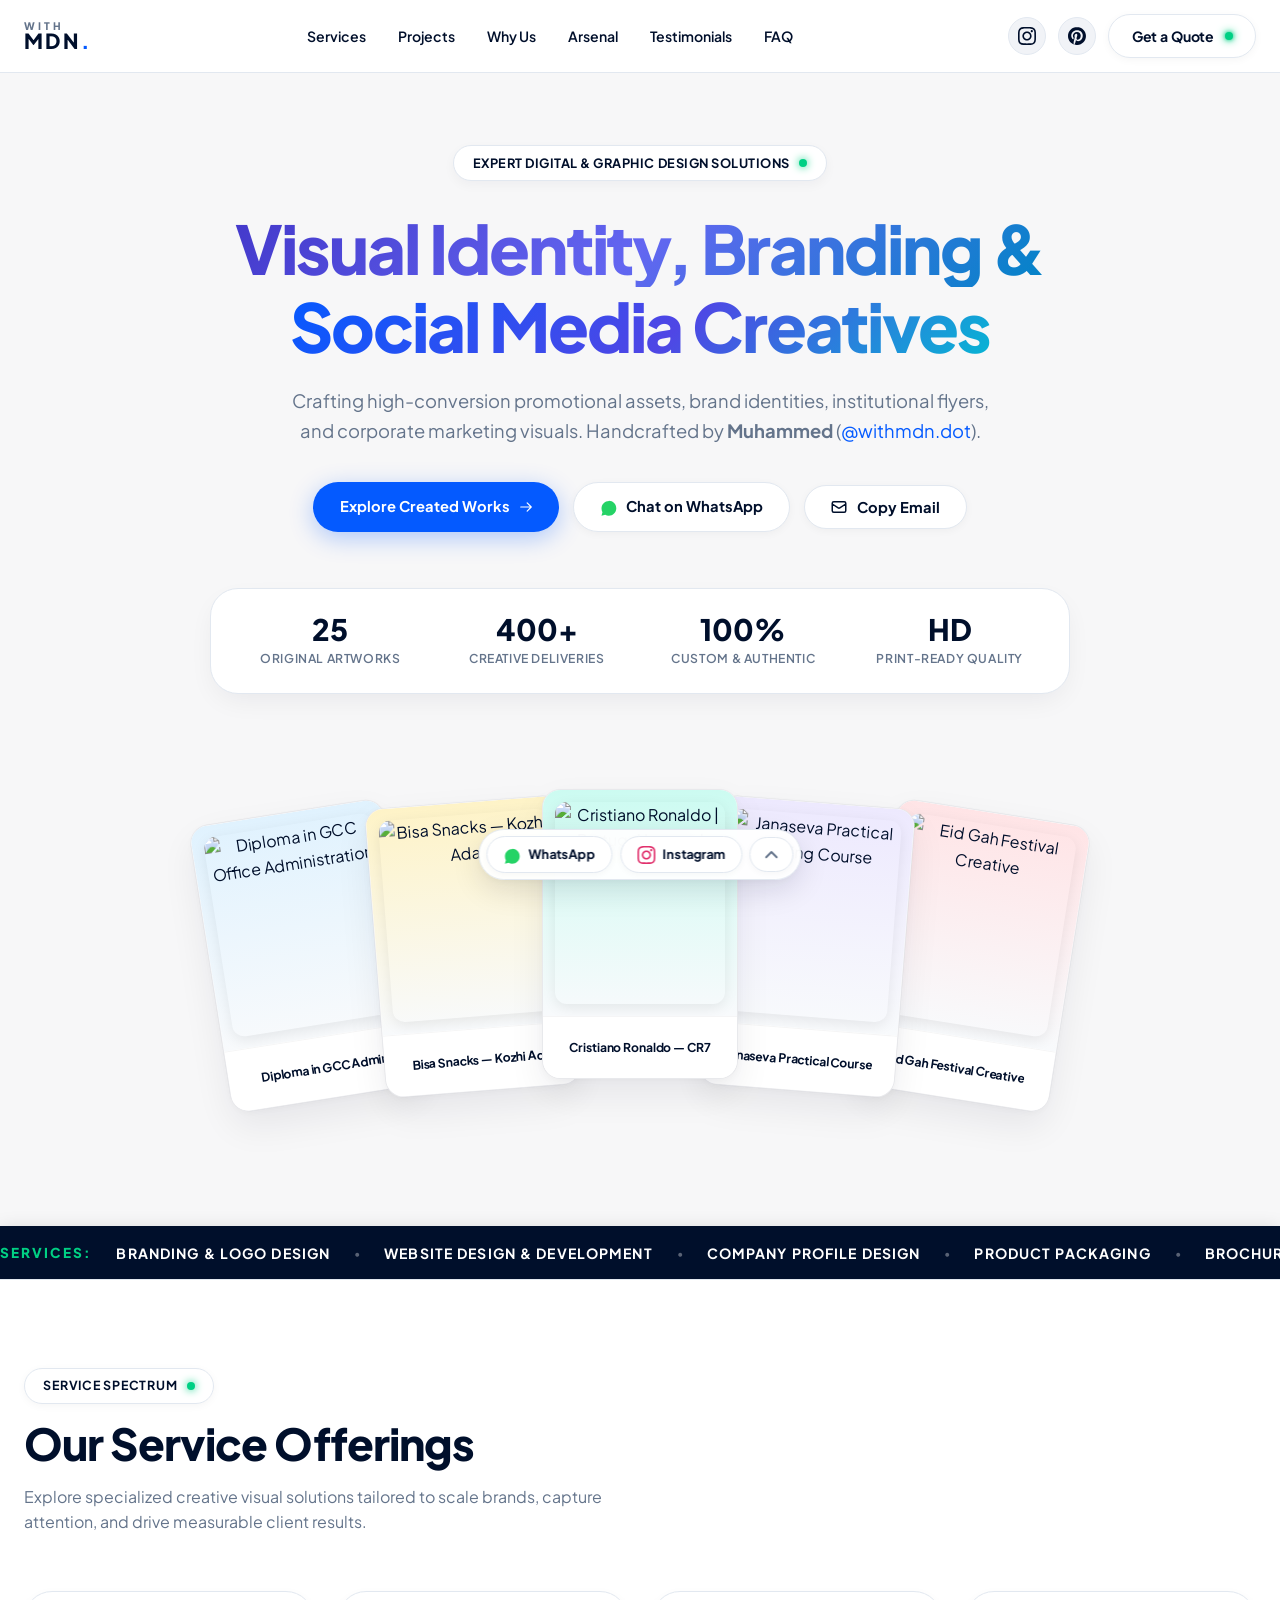
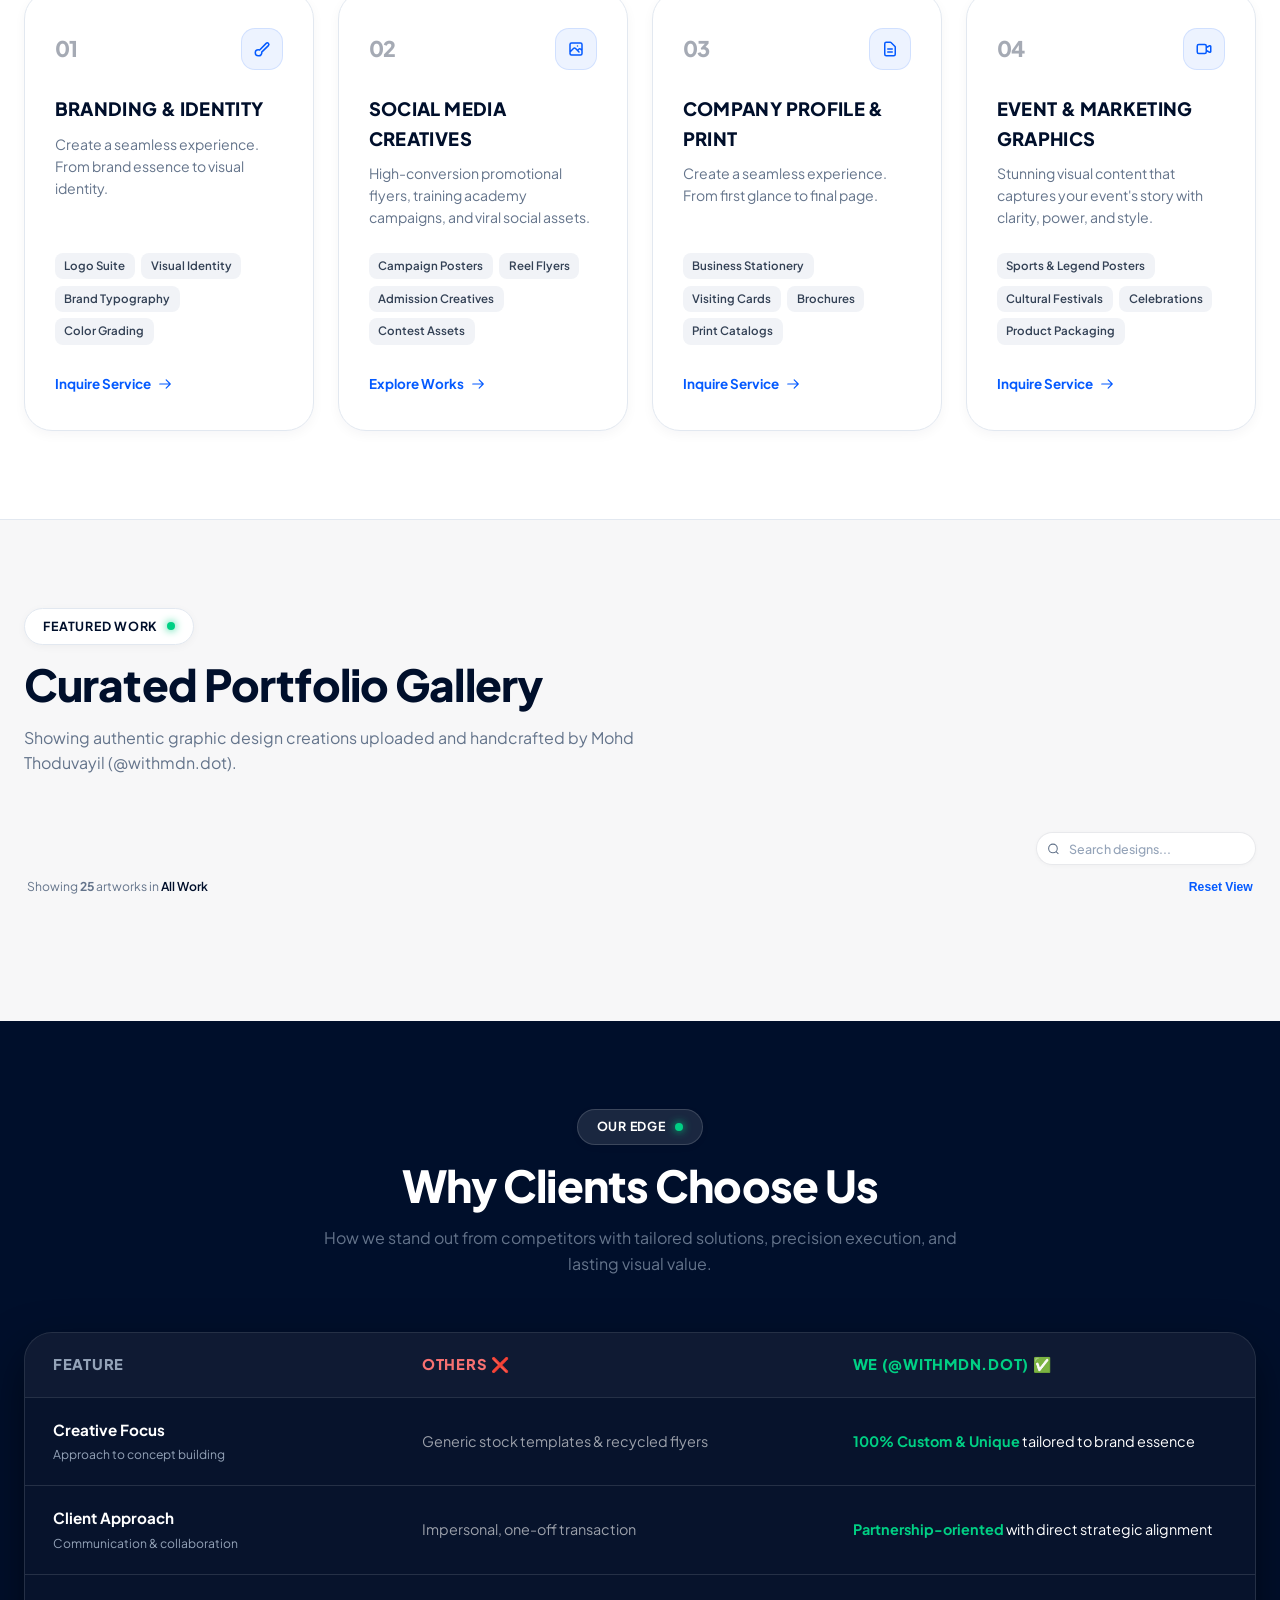
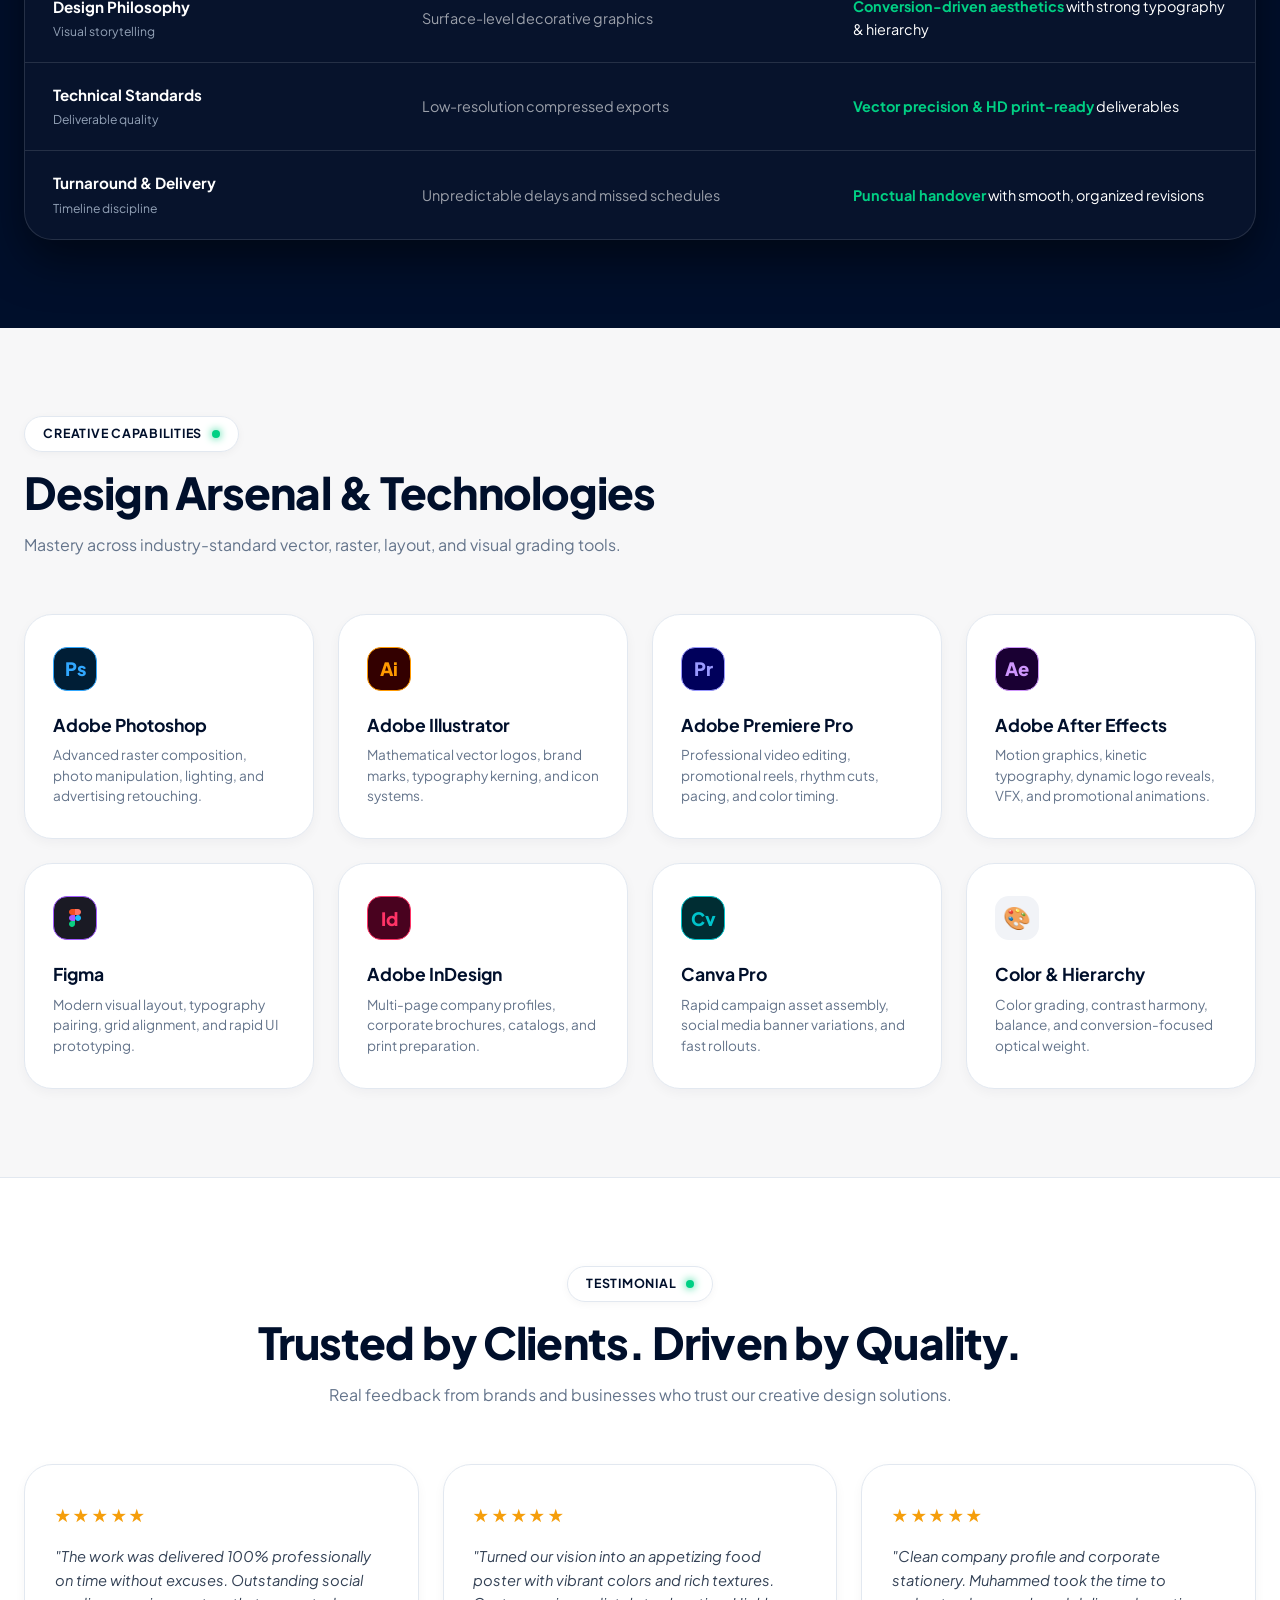
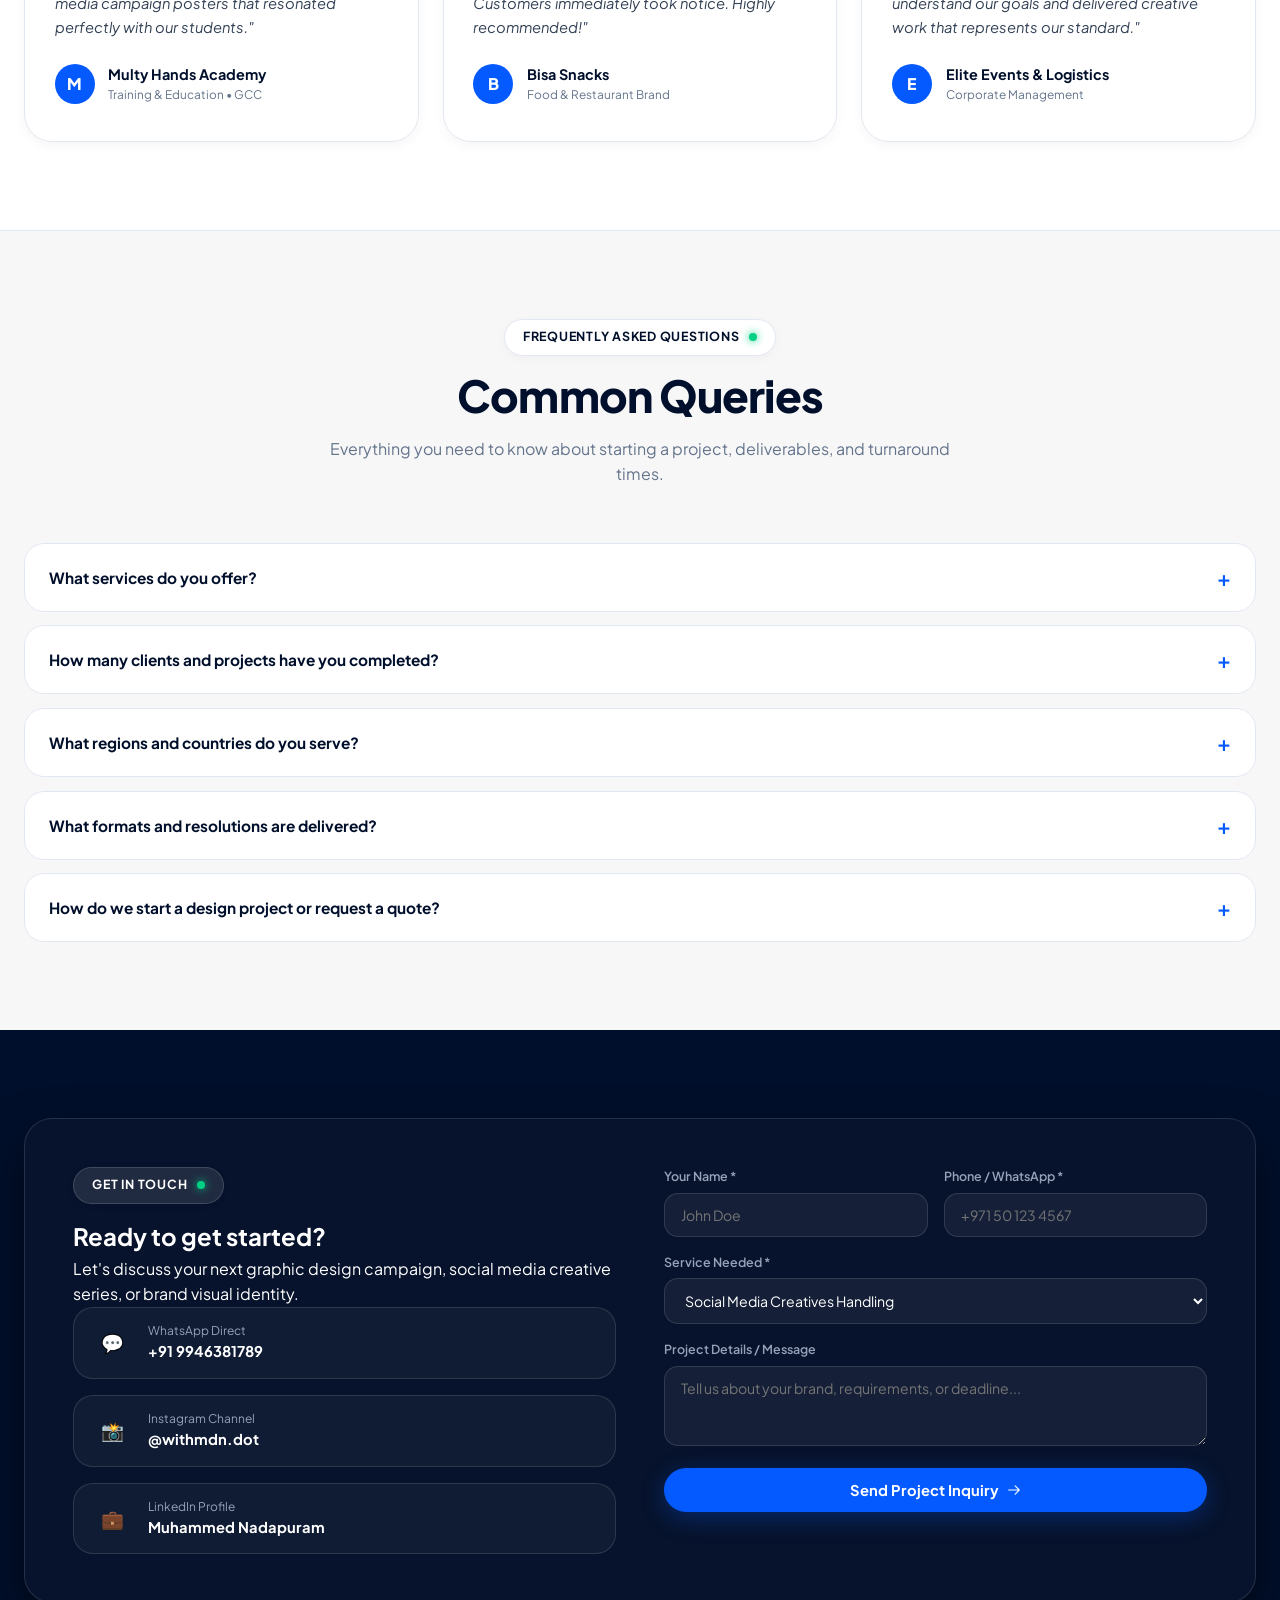
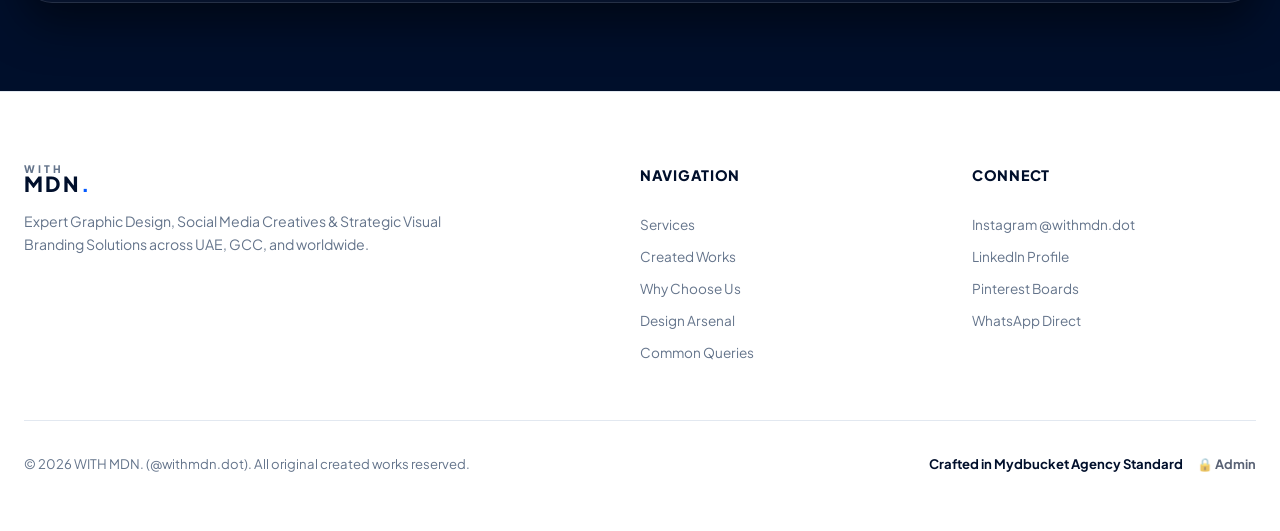
==== commit 855352c6: "style: Refine hero card dimensions, typography, and card titles for perfect fit" ====
--- a/index.html
+++ b/index.html
@@ -23,7 +23,7 @@
   <link href="https://fonts.googleapis.com/css2?family=Outfit:wght@300;400;500;600;700;800;900&family=Plus+Jakarta+Sans:wght@400;500;600;700;800&display=swap" rel="stylesheet">
 
   <!-- Core Stylesheet -->
-  <link rel="stylesheet" href="style.css?v=22" />
+  <link rel="stylesheet" href="style.css?v=23" />
 </head>
 <body class="bg-agency text-agency antialiased">
 
@@ -139,7 +139,7 @@
               <img src="assets/images/multy_hands_gcc_office_admin.jpg" alt="Diploma in GCC Office Administration" loading="lazy" />
             </div>
             <div class="deck-card-bottom">
-              <span class="deck-card-title">Diploma in GCC Office Admin</span>
+              <span class="deck-card-title">Diploma in GCC Admin</span>
             </div>
           </div>
 
--- a/style.css
+++ b/style.css
@@ -503,10 +503,10 @@
 }
 
 .deck-card {
-  width: 210px;
-  height: 310px;
+  width: 196px;
+  height: 290px;
   background: #ffffff;
-  border-radius: 1.25rem;
+  border-radius: 1.15rem;
   border: 1px solid rgba(0, 15, 43, 0.09);
   box-shadow: 0 16px 36px rgba(0, 15, 43, 0.07), 0 2px 8px rgba(0, 0, 0, 0.03);
   display: flex;
@@ -518,16 +518,16 @@
   transform-origin: center bottom;
   user-select: none;
   flex-shrink: 0;
-  margin: 0 -22px;
+  margin: 0 -20px;
 }
 
 .deck-card-top {
   width: 100%;
-  height: 240px;
+  height: 228px;
   display: flex;
   align-items: center;
   justify-content: center;
-  padding: 0.85rem;
+  padding: 0.75rem;
   position: relative;
   overflow: hidden;
 }
@@ -536,29 +536,35 @@
   width: 100%;
   height: 100%;
   object-fit: cover;
-  border-radius: 0.85rem;
+  border-radius: 0.75rem;
   box-shadow: 0 4px 14px rgba(0, 0, 0, 0.08);
   transition: transform 0.4s cubic-bezier(0.4, 0, 0.2, 1);
 }
 
 .deck-card-bottom {
-  height: 70px;
+  height: 62px;
   background: #ffffff;
   display: flex;
   align-items: center;
   justify-content: center;
-  padding: 0 0.85rem;
+  padding: 0 0.65rem;
   border-top: 1px solid rgba(0, 15, 43, 0.04);
 }
 
 .deck-card-title {
   font-family: var(--font-display);
-  font-size: 0.82rem;
+  font-size: 0.76rem;
   font-weight: 700;
   color: var(--text-main);
   text-align: center;
+  line-height: 1.25;
   letter-spacing: -0.01em;
   transition: color 0.2s ease;
+  word-break: normal;
+  display: -webkit-box;
+  -webkit-line-clamp: 2;
+  -webkit-box-orient: vertical;
+  overflow: hidden;
 }
 
 /* Subtle Pastel Gradients matching reference */
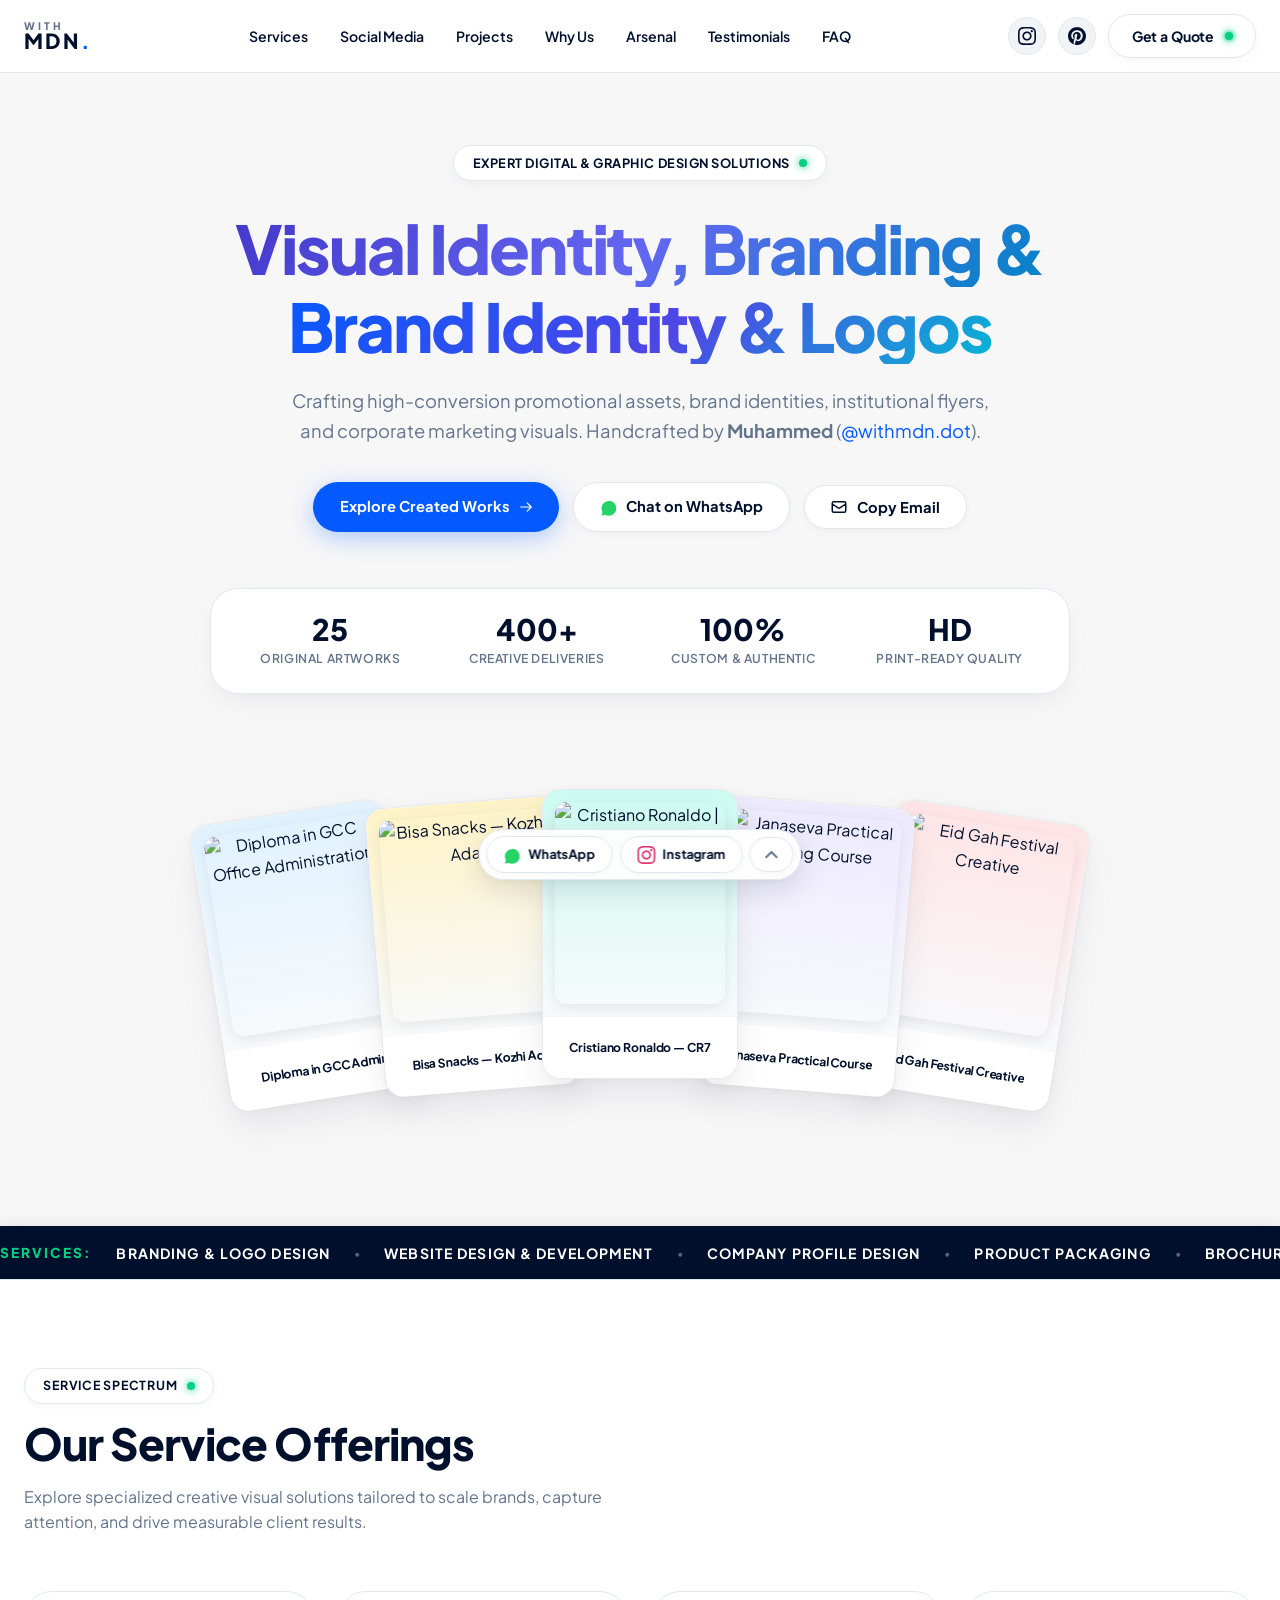
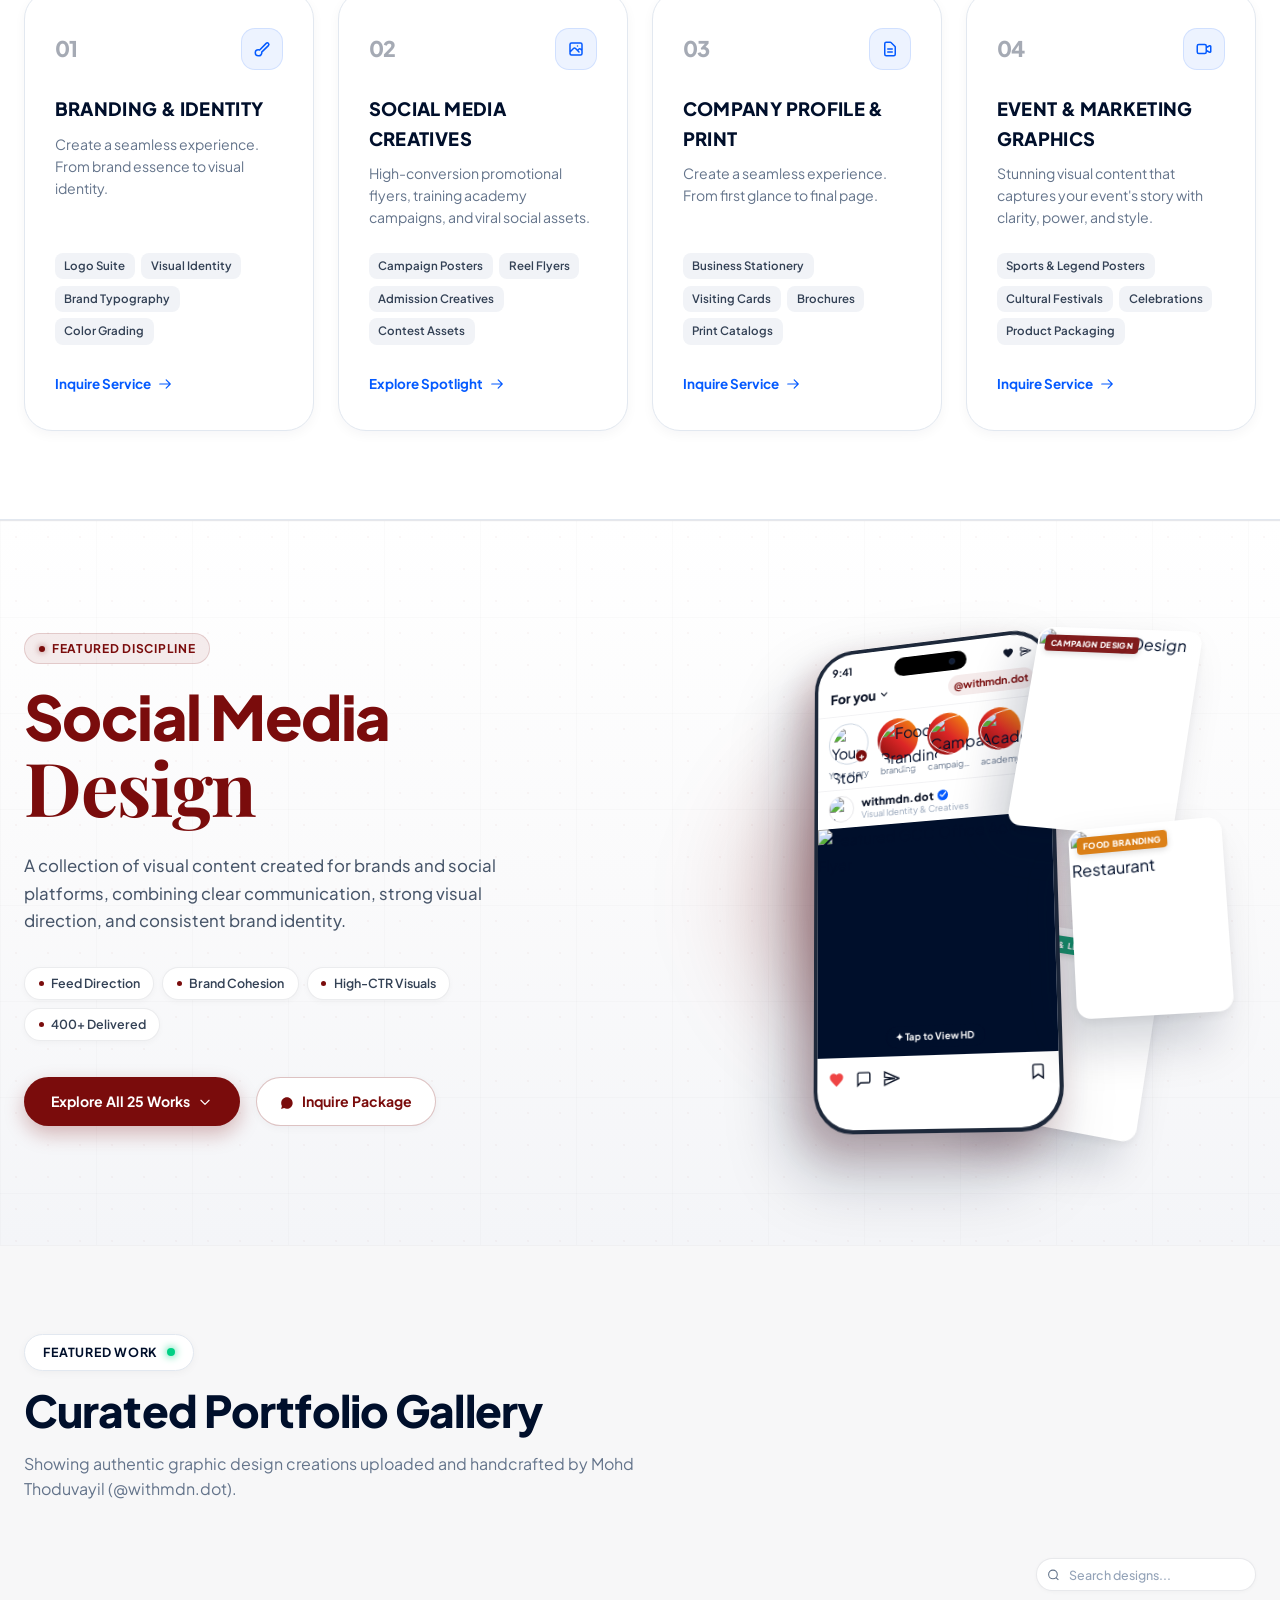
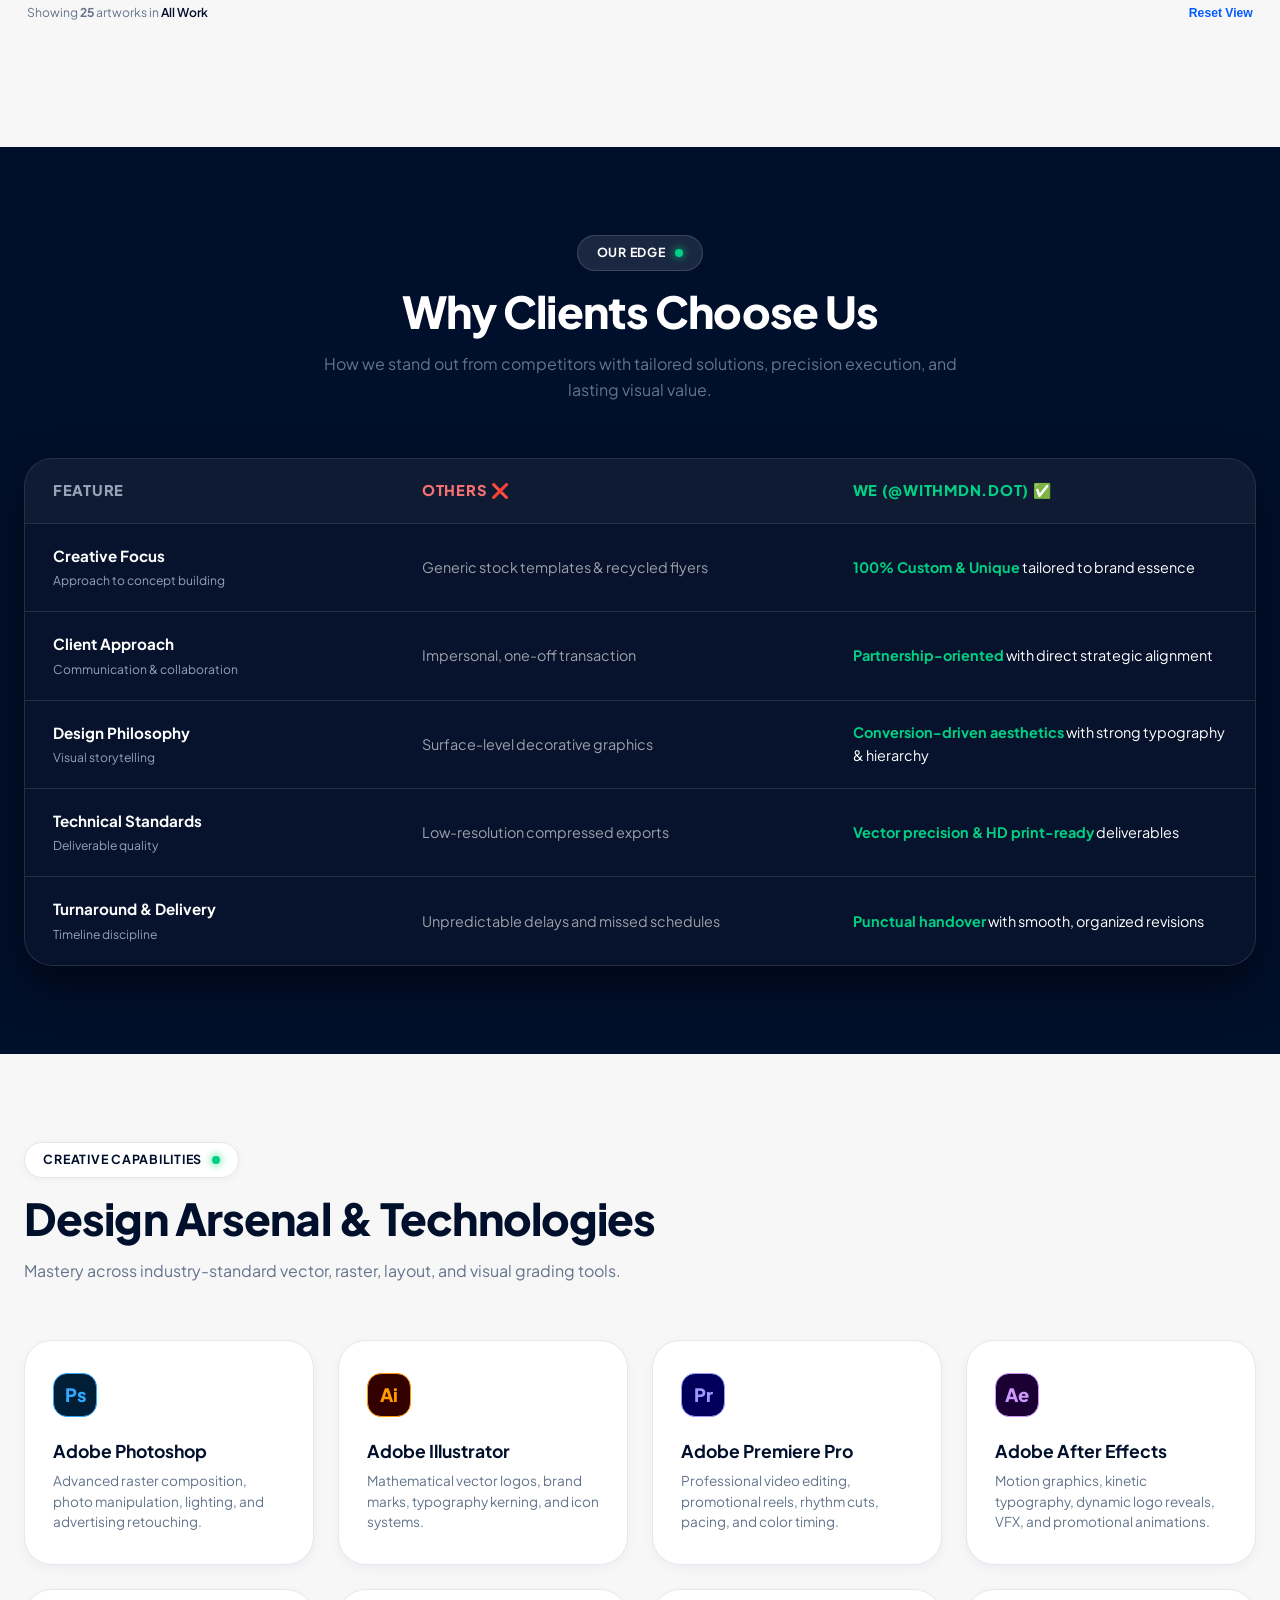
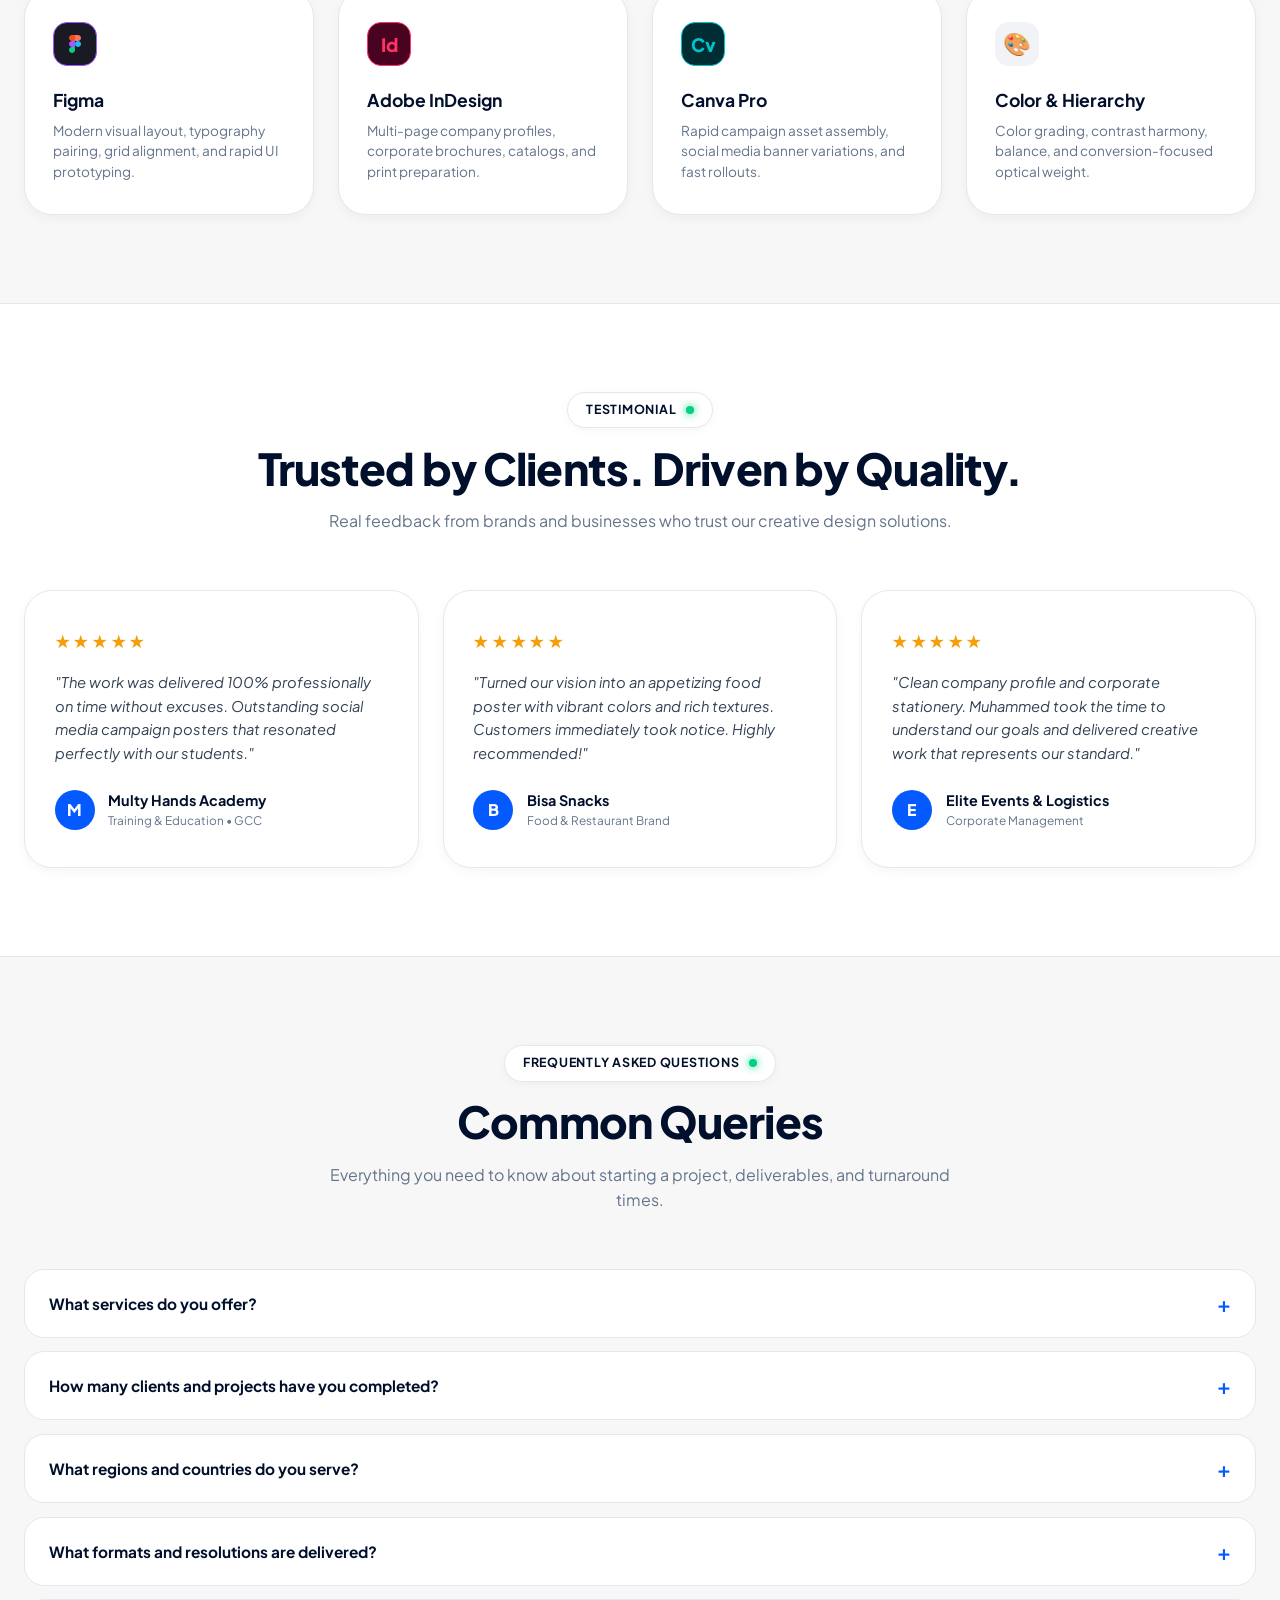
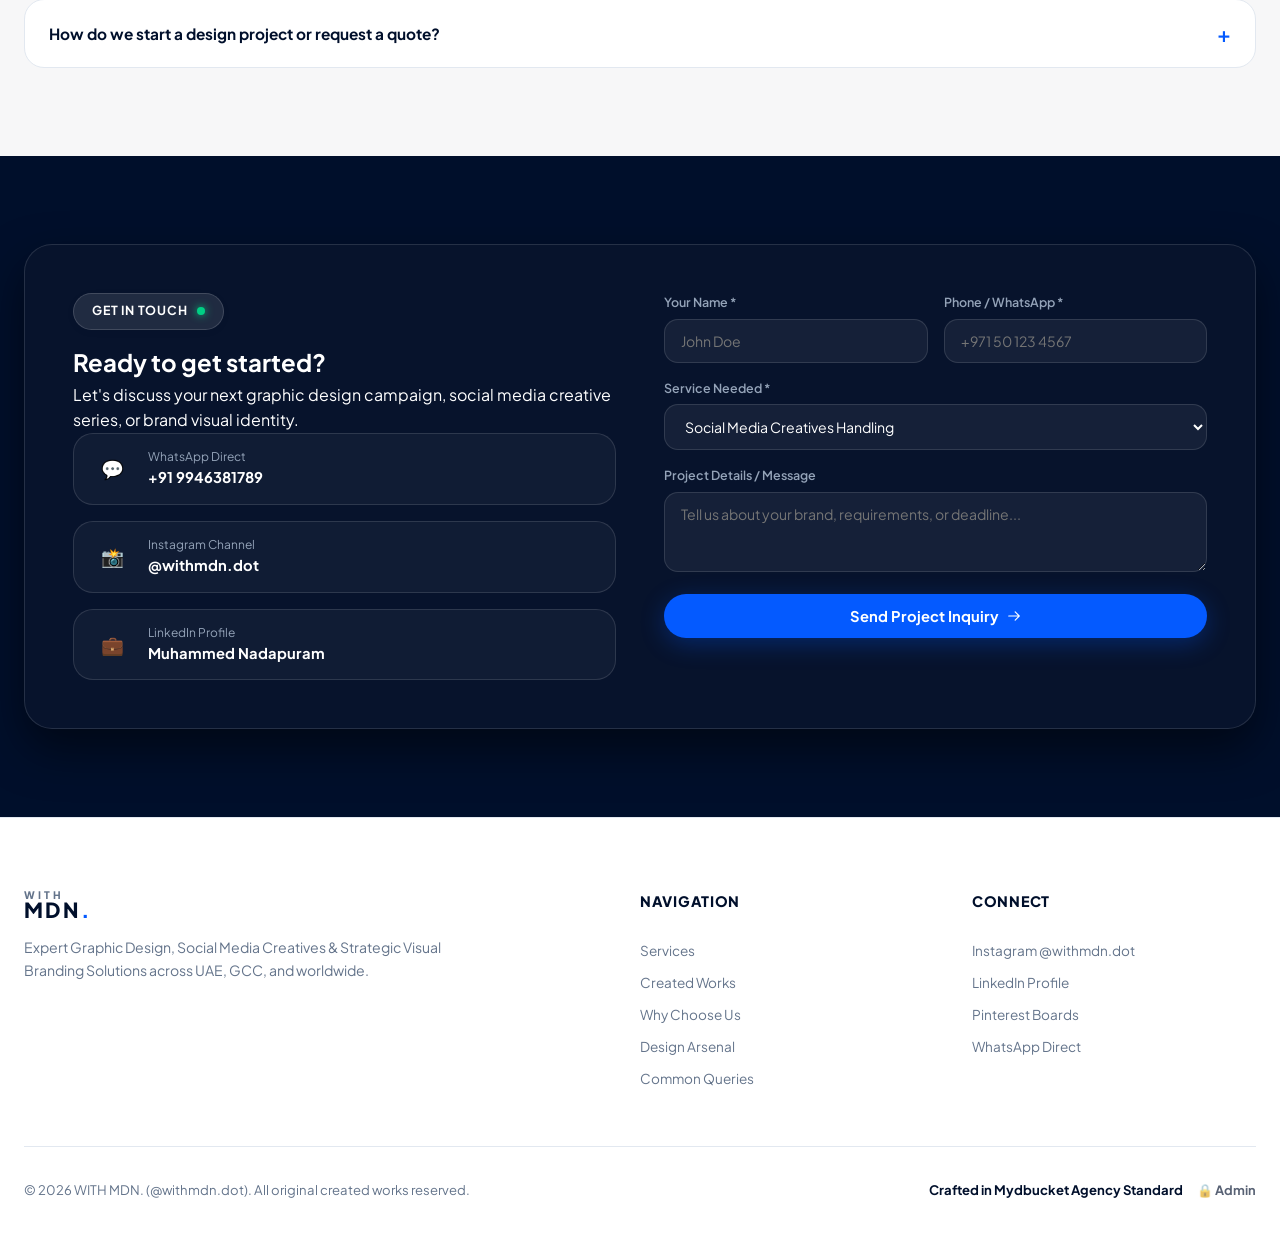
==== commit 58c10191: "feat: Add dedicated Social Media Design showcase section with 3D isometric phone mockup and floating" ====
--- a/index.html
+++ b/index.html
@@ -17,13 +17,13 @@
   <!-- Favicon -->
   <link rel="icon" href="data:image/svg+xml,<svg xmlns='http://www.w3.org/2000/svg' viewBox='0 0 100 100'><text y='.9em' font-size='90'>🎨</text></svg>" />
 
-  <!-- Google Fonts: Plus Jakarta Sans & Outfit (Mydbucket Typography System) -->
+  <!-- Google Fonts: Plus Jakarta Sans, Outfit & Playfair Display -->
   <link rel="preconnect" href="https://fonts.googleapis.com">
   <link rel="preconnect" href="https://fonts.gstatic.com" crossorigin>
-  <link href="https://fonts.googleapis.com/css2?family=Outfit:wght@300;400;500;600;700;800;900&family=Plus+Jakarta+Sans:wght@400;500;600;700;800&display=swap" rel="stylesheet">
+  <link href="https://fonts.googleapis.com/css2?family=Outfit:wght@300;400;500;600;700;800;900&family=Playfair+Display:ital,wght@0,600;0,700;0,800;1,600;1,700&family=Plus+Jakarta+Sans:wght@400;500;600;700;800&display=swap" rel="stylesheet">
 
   <!-- Core Stylesheet -->
-  <link rel="stylesheet" href="style.css?v=23" />
+  <link rel="stylesheet" href="style.css?v=24" />
 </head>
 <body class="bg-agency text-agency antialiased">
 
@@ -42,6 +42,7 @@
       <!-- Navigation Links -->
       <nav class="agency-nav-menu" aria-label="Main Navigation">
         <a href="#services" class="agency-nav-link">Services</a>
+        <a href="#social-media-spotlight" class="agency-nav-link">Social Media</a>
         <a href="#showcase" class="agency-nav-link">Projects</a>
         <a href="#why-choose-us" class="agency-nav-link">Why Us</a>
         <a href="#arsenal" class="agency-nav-link">Arsenal</a>
@@ -297,8 +298,8 @@
             <span class="deliverable-tag">Admission Creatives</span>
             <span class="deliverable-tag">Contest Assets</span>
           </div>
-          <a href="#showcase" class="service-link">
-            <span>Explore Works</span>
+          <a href="#social-media-spotlight" class="service-link">
+            <span>Explore Spotlight</span>
             <svg class="icon-xs" fill="none" stroke="currentColor" viewBox="0 0 24 24"><path stroke-linecap="round" stroke-linejoin="round" stroke-width="2" d="M14 5l7 7m0 0l-7 7m7-7H3"/></svg>
           </a>
         </div>
@@ -347,6 +348,181 @@
           </a>
         </div>
 
+      </div>
+
+    </div>
+  </section>
+
+  <!-- ==========================================================================
+       3.5 Dedicated Social Media Design Showcase Feature (Reference Match)
+       ========================================================================== -->
+  <section id="social-media-spotlight" class="smd-spotlight-section">
+    <div class="container smd-container">
+      
+      <!-- Left Column: Editorial Typography & Copy -->
+      <div class="smd-content-col">
+        <div class="smd-badge-wrap">
+          <span class="smd-badge">
+            <span class="smd-badge-pulse"></span>
+            Featured Discipline
+          </span>
+        </div>
+        
+        <h2 class="smd-headline">
+          <span class="smd-headline-main">Social Media</span>
+          <span class="smd-headline-serif">Design</span>
+        </h2>
+        
+        <p class="smd-description">
+          A collection of visual content created for brands and social platforms, combining clear communication, strong visual direction, and consistent brand identity.
+        </p>
+
+        <div class="smd-pills-row">
+          <div class="smd-pill">
+            <span class="smd-pill-dot"></span>
+            <span>Feed Direction</span>
+          </div>
+          <div class="smd-pill">
+            <span class="smd-pill-dot"></span>
+            <span>Brand Cohesion</span>
+          </div>
+          <div class="smd-pill">
+            <span class="smd-pill-dot"></span>
+            <span>High-CTR Visuals</span>
+          </div>
+          <div class="smd-pill">
+            <span class="smd-pill-dot"></span>
+            <span>400+ Delivered</span>
+          </div>
+        </div>
+
+        <div class="smd-actions">
+          <a href="#showcase" class="btn smd-btn-primary">
+            <span>Explore All 25 Works</span>
+            <svg class="icon-xs" fill="none" stroke="currentColor" viewBox="0 0 24 24"><path stroke-linecap="round" stroke-linejoin="round" stroke-width="2" d="M19 9l-7 7-7-7"/></svg>
+          </a>
+          <a href="https://wa.me/919946381789?text=Hi%20Muhammed!%20I%20love%20your%20Social%20Media%20Design%20showcase%20and%20would%20like%20to%20discuss%20a%20project." target="_blank" rel="noopener noreferrer" class="btn smd-btn-outline">
+            <svg class="icon-xs" viewBox="0 0 24 24" fill="currentColor"><path d="M12.031 6.172c-3.181 0-5.767 2.586-5.768 5.766-.001 1.298.38 2.27 1.019 3.287l-.582 2.128 2.182-.573c.978.58 1.911.928 3.145.929 3.178 0 5.767-2.587 5.768-5.766.001-3.187-2.575-5.77-5.764-5.771zm3.392 8.244c-.144.405-.837.774-1.17.824-.299.045-.677.063-1.092-.069-.252-.08-.575-.187-.988-.365-1.739-.751-2.874-2.502-2.961-2.617-.087-.116-.708-.94-.708-1.793s.448-1.273.607-1.446c.159-.173.346-.217.462-.217l.332.006c.106.005.249-.04.39.298.144.347.491 1.2.534 1.287.043.087.072.188.014.304-.058.116-.087.188-.173.289l-.26.304c-.087.086-.177.18-.076.354.101.174.449.741.964 1.201.662.591 1.221.774 1.394.86.174.086.275.072.376-.043.101-.116.433-.506.549-.68.116-.173.231-.145.39-.087s1.011.477 1.184.564.289.13.332.202c.045.072.045.419-.099.824zm-3.394-10.416c-5.522 0-10 4.477-10 10 0 1.769.459 3.432 1.264 4.887l-1.343 4.913 5.035-1.321c1.408.769 3.013 1.201 4.721 1.201 5.522 0 10-4.477 10-10 0-5.522-4.478-10-10-10z"/></svg>
+            <span>Inquire Package</span>
+          </a>
+        </div>
+      </div>
+
+      <!-- Right Column: 3D Isometric Phone & Floating Creative Cards -->
+      <div class="smd-visual-col">
+        <div class="smd-stage-3d">
+          
+          <!-- Crimson Glow & Stipple Aura -->
+          <div class="smd-crimson-aura" aria-hidden="true"></div>
+          
+          <!-- Realistic 3D Phone Mockup -->
+          <div class="smd-phone-device" onclick="openLightboxById(1)" title="Click to inspect featured creative in Lightbox">
+            <!-- Dynamic Island -->
+            <div class="smd-phone-island">
+              <span class="smd-island-camera"></span>
+            </div>
+            
+            <div class="smd-phone-screen">
+              <!-- Screen Status bar -->
+              <div class="smd-screen-status">
+                <span class="smd-status-time">9:41</span>
+                <div class="smd-status-icons">
+                  <svg class="smd-status-svg" viewBox="0 0 24 24" fill="currentColor"><path d="M12 21.35l-1.45-1.32C5.4 15.36 2 12.28 2 8.5 2 5.42 4.42 3 7.5 3c1.74 0 3.41.81 4.5 2.09C13.09 3.81 14.76 3 16.5 3 19.58 3 22 5.42 22 8.5c0 3.78-3.4 6.86-8.55 11.54L12 21.35z"/></svg>
+                  <svg class="smd-status-svg" viewBox="0 0 24 24" fill="none" stroke="currentColor" stroke-width="2"><path d="M2.01 21L23 12 2.01 3 2 10l15 2-15 2z"/></svg>
+                </div>
+              </div>
+
+              <!-- Instagram Style Header -->
+              <div class="smd-app-header">
+                <span class="smd-app-brand">For you <svg viewBox="0 0 24 24" fill="none" stroke="currentColor" stroke-width="2.5"><path d="m6 9 6 6 6-6"/></svg></span>
+                <span class="smd-app-handle">@withmdn.dot</span>
+              </div>
+
+              <!-- Stories Highlights Carousel -->
+              <div class="smd-stories-row">
+                <div class="smd-story-item">
+                  <div class="smd-story-avatar smd-story-add">
+                    <img src="assets/images/multy_hands_gcc_office_admin.jpg" alt="Your Story" />
+                    <span class="smd-story-plus">+</span>
+                  </div>
+                  <span class="smd-story-label">Your story</span>
+                </div>
+                <div class="smd-story-item">
+                  <div class="smd-story-avatar smd-gradient-ring">
+                    <img src="assets/images/food_poster_bisa_snacks.png" alt="Food Branding" />
+                  </div>
+                  <span class="smd-story-label">branding</span>
+                </div>
+                <div class="smd-story-item">
+                  <div class="smd-story-avatar smd-gradient-ring">
+                    <img src="assets/images/social-media-flyer_created_1.jpg" alt="Campaigns" />
+                  </div>
+                  <span class="smd-story-label">campaigns</span>
+                </div>
+                <div class="smd-story-item">
+                  <div class="smd-story-avatar smd-gradient-ring">
+                    <img src="assets/images/multy_hands_janaseva_course.jpg" alt="Academy" />
+                  </div>
+                  <span class="smd-story-label">academy</span>
+                </div>
+              </div>
+
+              <!-- Feed Post Header -->
+              <div class="smd-post-user-row">
+                <img src="assets/images/multy_hands_gcc_office_admin.jpg" alt="Avatar" class="smd-user-avatar" />
+                <div class="smd-user-meta">
+                  <div class="smd-user-name">withmdn.dot <span class="smd-verified-check">✓</span></div>
+                  <div class="smd-user-sub">Visual Identity &amp; Creatives</div>
+                </div>
+              </div>
+
+              <!-- Primary Featured Post Artwork -->
+              <div class="smd-post-media">
+                <img src="assets/images/multy_hands_gcc_office_admin.jpg" alt="Featured GCC Office Admin Flyer" />
+                <div class="smd-post-tap-hint">
+                  <span>✦ Tap to View HD</span>
+                </div>
+              </div>
+
+              <!-- Post Action Bar -->
+              <div class="smd-post-bar">
+                <div class="smd-bar-left">
+                  <svg class="smd-action-icon smd-heart-active" viewBox="0 0 24 24" fill="#ef4444"><path d="M12 21.35l-1.45-1.32C5.4 15.36 2 12.28 2 8.5 2 5.42 4.42 3 7.5 3c1.74 0 3.41.81 4.5 2.09C13.09 3.81 14.76 3 16.5 3 19.58 3 22 5.42 22 8.5c0 3.78-3.4 6.86-8.55 11.54L12 21.35z"/></svg>
+                  <svg class="smd-action-icon" viewBox="0 0 24 24" fill="none" stroke="currentColor" stroke-width="2"><path d="M21 15a2 2 0 0 1-2 2H7l-4 4V5a2 2 0 0 1 2-2h14a2 2 0 0 1 2 2z"/></svg>
+                  <svg class="smd-action-icon" viewBox="0 0 24 24" fill="none" stroke="currentColor" stroke-width="2"><path d="M2.01 21L23 12 2.01 3 2 10l15 2-15 2z"/></svg>
+                </div>
+                <div class="smd-bar-right">
+                  <svg class="smd-action-icon" viewBox="0 0 24 24" fill="none" stroke="currentColor" stroke-width="2"><path d="M19 21l-7-5-7 5V5a2 2 0 0 1 2-2h10a2 2 0 0 1 2 2z"/></svg>
+                </div>
+              </div>
+            </div>
+          </div>
+
+          <!-- Floating 3D Artwork Card 1 (Top-Right / Tilted Marketing Creative) -->
+          <div class="smd-float-card smd-float-1" onclick="openLightboxById(16)" title="Social Media Management — Elite Events">
+            <div class="smd-float-inner">
+              <span class="smd-float-tag">CAMPAIGN DESIGN</span>
+              <img src="assets/images/marketing_created_12.jpg" alt="Marketing Design" loading="lazy" />
+            </div>
+          </div>
+
+          <!-- Floating 3D Artwork Card 2 (Mid-Right / Vibrant Food Creative) -->
+          <div class="smd-float-card smd-float-2" onclick="openLightboxById(4)" title="Bisa Snacks — Kozhi Ada">
+            <div class="smd-float-inner">
+              <span class="smd-float-tag smd-tag-gold">FOOD BRANDING</span>
+              <img src="assets/images/food_poster_bisa_snacks.png" alt="Food &amp; Restaurant" loading="lazy" />
+            </div>
+          </div>
+
+          <!-- Floating 3D Artwork Card 3 (Far-Right / Legend Flyer) -->
+          <div class="smd-float-card smd-float-3" onclick="openLightboxById(5)" title="Cristiano Ronaldo — Portugal Legend">
+            <div class="smd-float-inner">
+              <span class="smd-float-tag smd-tag-emerald">SPORTS &amp; LEGEND</span>
+              <img src="assets/images/social-media-flyer_created_1.jpg" alt="Cristiano Ronaldo" loading="lazy" />
+            </div>
+          </div>
+
+        </div>
       </div>
 
     </div>
--- a/style.css
+++ b/style.css
@@ -934,6 +934,722 @@
 
 .service-link:hover {
   transform: translateX(4px);
+}
+
+/* ==========================================================================
+   3.5 Dedicated Social Media Design Showcase Feature (Reference Match)
+   ========================================================================== */
+.smd-spotlight-section {
+  position: relative;
+  padding: 5.5rem 0 6rem;
+  background: linear-gradient(180deg, #ffffff 0%, #fafafb 50%, #f4f5f8 100%);
+  border-top: 1px solid rgba(0, 15, 43, 0.06);
+  border-bottom: 1px solid rgba(0, 15, 43, 0.06);
+  overflow: hidden;
+}
+
+/* Subtle architectural grid pattern background */
+.smd-spotlight-section::before {
+  content: '';
+  position: absolute;
+  inset: 0;
+  background-image: 
+    radial-gradient(rgba(122, 12, 12, 0.04) 1px, transparent 1px),
+    linear-gradient(to right, rgba(0, 15, 43, 0.02) 1px, transparent 1px),
+    linear-gradient(to bottom, rgba(0, 15, 43, 0.02) 1px, transparent 1px);
+  background-size: 32px 32px, 96px 96px, 96px 96px;
+  pointer-events: none;
+  opacity: 0.8;
+}
+
+.smd-container {
+  display: flex;
+  align-items: center;
+  justify-content: space-between;
+  gap: 3.5rem;
+  position: relative;
+  z-index: 2;
+}
+
+.smd-content-col {
+  flex: 1 1 45%;
+  max-width: 540px;
+}
+
+.smd-badge-wrap {
+  margin-bottom: 1.25rem;
+}
+
+.smd-badge {
+  display: inline-flex;
+  align-items: center;
+  gap: 0.45rem;
+  padding: 0.3rem 0.85rem;
+  background: rgba(122, 12, 12, 0.07);
+  border: 1px solid rgba(122, 12, 12, 0.15);
+  border-radius: var(--radius-full);
+  color: #7A0C0C;
+  font-family: var(--font-display);
+  font-size: 0.75rem;
+  font-weight: 700;
+  text-transform: uppercase;
+  letter-spacing: 0.06em;
+}
+
+.smd-badge-pulse {
+  width: 6px;
+  height: 6px;
+  border-radius: 50%;
+  background: #7A0C0C;
+  box-shadow: 0 0 6px rgba(122, 12, 12, 0.6);
+  animation: pulseEmerald 2s infinite ease-in-out;
+}
+
+.smd-headline {
+  margin: 0;
+  line-height: 0.98;
+}
+
+.smd-headline-main {
+  display: block;
+  font-family: var(--font-display);
+  font-size: clamp(2.5rem, 4.8vw, 4.2rem);
+  font-weight: 800;
+  color: #7A0C0C;
+  letter-spacing: -0.025em;
+  line-height: 1.05;
+}
+
+.smd-headline-serif {
+  display: block;
+  font-family: 'Playfair Display', Georgia, serif;
+  font-size: clamp(3rem, 5.8vw, 5rem);
+  font-weight: 700;
+  font-style: normal;
+  color: #7A0C0C;
+  letter-spacing: -0.015em;
+  line-height: 0.98;
+  margin-top: 0.15rem;
+}
+
+.smd-description {
+  font-size: 1.05rem;
+  line-height: 1.65;
+  color: #475569;
+  margin: 1.75rem 0 2rem;
+  font-weight: 450;
+  max-width: 480px;
+}
+
+.smd-pills-row {
+  display: flex;
+  flex-wrap: wrap;
+  gap: 0.5rem;
+  margin-bottom: 2.25rem;
+}
+
+.smd-pill {
+  display: inline-flex;
+  align-items: center;
+  gap: 0.45rem;
+  padding: 0.35rem 0.85rem;
+  border-radius: var(--radius-full);
+  background: #ffffff;
+  border: 1px solid rgba(0, 15, 43, 0.08);
+  box-shadow: 0 2px 6px rgba(0, 15, 43, 0.03);
+  font-size: 0.78rem;
+  font-weight: 600;
+  color: var(--text-sub);
+}
+
+.smd-pill-dot {
+  width: 5px;
+  height: 5px;
+  border-radius: 50%;
+  background: #7A0C0C;
+}
+
+.smd-actions {
+  display: flex;
+  align-items: center;
+  gap: 1rem;
+  flex-wrap: wrap;
+}
+
+.smd-btn-primary {
+  display: inline-flex;
+  align-items: center;
+  gap: 0.5rem;
+  padding: 0.75rem 1.65rem;
+  border-radius: var(--radius-full);
+  background: #7A0C0C;
+  color: #ffffff;
+  font-family: var(--font-display);
+  font-size: 0.88rem;
+  font-weight: 700;
+  text-decoration: none;
+  box-shadow: 0 8px 20px rgba(122, 12, 12, 0.28);
+  transition: all 0.25s cubic-bezier(0.4, 0, 0.2, 1);
+}
+
+.smd-btn-primary:hover {
+  background: #5e0808;
+  transform: translateY(-2px);
+  box-shadow: 0 12px 28px rgba(122, 12, 12, 0.36);
+}
+
+.smd-btn-outline {
+  display: inline-flex;
+  align-items: center;
+  gap: 0.5rem;
+  padding: 0.75rem 1.45rem;
+  border-radius: var(--radius-full);
+  background: #ffffff;
+  color: #7A0C0C;
+  border: 1.5px solid rgba(122, 12, 12, 0.25);
+  font-family: var(--font-display);
+  font-size: 0.88rem;
+  font-weight: 700;
+  text-decoration: none;
+  box-shadow: 0 2px 8px rgba(0, 15, 43, 0.04);
+  transition: all 0.25s cubic-bezier(0.4, 0, 0.2, 1);
+}
+
+.smd-btn-outline:hover {
+  background: rgba(122, 12, 12, 0.04);
+  border-color: #7A0C0C;
+  transform: translateY(-2px);
+}
+
+/* Right Column: 3D Isometric Stage */
+.smd-visual-col {
+  flex: 1 1 55%;
+  position: relative;
+  display: flex;
+  align-items: center;
+  justify-content: center;
+}
+
+.smd-stage-3d {
+  position: relative;
+  width: 100%;
+  max-width: 580px;
+  height: 540px;
+  perspective: 1400px;
+  perspective-origin: center center;
+  display: flex;
+  align-items: center;
+  justify-content: center;
+}
+
+/* Crimson Aura with Stipple Glow */
+.smd-crimson-aura {
+  position: absolute;
+  width: 360px;
+  height: 360px;
+  border-radius: 50%;
+  background: radial-gradient(circle, rgba(122, 12, 12, 0.42) 0%, rgba(122, 12, 12, 0.14) 50%, transparent 75%);
+  filter: blur(40px);
+  transform: translate(-35px, 20px);
+  z-index: 1;
+  pointer-events: none;
+}
+
+/* 3D Isometric Smartphone */
+.smd-phone-device {
+  width: 255px;
+  height: 500px;
+  background: #0f172a;
+  border-radius: 42px;
+  border: 4px solid #1e293b;
+  box-shadow: 
+    -25px 35px 70px rgba(0, 15, 43, 0.26),
+    0 0 0 1px rgba(255, 255, 255, 0.12) inset,
+    -12px 18px 40px rgba(122, 12, 12, 0.22);
+  transform: rotateY(-18deg) rotateX(10deg) rotateZ(-4deg);
+  transition: transform 0.5s cubic-bezier(0.34, 1.56, 0.64, 1), box-shadow 0.4s ease;
+  position: relative;
+  z-index: 3;
+  overflow: hidden;
+  cursor: pointer;
+  user-select: none;
+}
+
+.smd-phone-device:hover {
+  transform: rotateY(-10deg) rotateX(5deg) rotateZ(-2deg) scale(1.03);
+  box-shadow: 
+    -30px 45px 85px rgba(0, 15, 43, 0.32),
+    0 0 0 1px rgba(255, 255, 255, 0.2) inset,
+    -16px 24px 50px rgba(122, 12, 12, 0.3);
+}
+
+.smd-phone-island {
+  position: absolute;
+  top: 10px;
+  left: 50%;
+  transform: translateX(-50%);
+  width: 78px;
+  height: 20px;
+  background: #000000;
+  border-radius: 20px;
+  z-index: 10;
+  display: flex;
+  align-items: center;
+  justify-content: flex-end;
+  padding-right: 12px;
+}
+
+.smd-island-camera {
+  width: 7px;
+  height: 7px;
+  border-radius: 50%;
+  background: #111e38;
+  border: 1px solid #1e293b;
+}
+
+.smd-phone-screen {
+  width: 100%;
+  height: 100%;
+  background: #ffffff;
+  display: flex;
+  flex-direction: column;
+  padding-top: 10px;
+}
+
+.smd-screen-status {
+  display: flex;
+  justify-content: space-between;
+  align-items: center;
+  padding: 0 16px 4px;
+  font-size: 0.7rem;
+  font-weight: 700;
+  color: #0f172a;
+}
+
+.smd-status-icons {
+  display: flex;
+  align-items: center;
+  gap: 6px;
+}
+
+.smd-status-svg {
+  width: 12px;
+  height: 12px;
+}
+
+.smd-app-header {
+  display: flex;
+  align-items: center;
+  justify-content: space-between;
+  padding: 4px 14px 8px;
+  border-bottom: 1px solid rgba(0, 15, 43, 0.05);
+}
+
+.smd-app-brand {
+  font-family: var(--font-display);
+  font-size: 0.88rem;
+  font-weight: 800;
+  color: #0f172a;
+  display: flex;
+  align-items: center;
+  gap: 3px;
+}
+
+.smd-app-brand svg {
+  width: 13px;
+  height: 13px;
+}
+
+.smd-app-handle {
+  font-size: 0.68rem;
+  font-weight: 700;
+  color: #7A0C0C;
+  background: rgba(122, 12, 12, 0.08);
+  padding: 2px 6px;
+  border-radius: 9999px;
+}
+
+.smd-stories-row {
+  display: flex;
+  align-items: center;
+  gap: 10px;
+  padding: 8px 12px;
+  border-bottom: 1px solid rgba(0, 15, 43, 0.05);
+  overflow-x: hidden;
+}
+
+.smd-story-item {
+  display: flex;
+  flex-direction: column;
+  align-items: center;
+  gap: 3px;
+  flex-shrink: 0;
+}
+
+.smd-story-avatar {
+  width: 44px;
+  height: 44px;
+  border-radius: 50%;
+  padding: 2px;
+  position: relative;
+}
+
+.smd-story-avatar img {
+  width: 100%;
+  height: 100%;
+  border-radius: 50%;
+  object-fit: cover;
+}
+
+.smd-story-add {
+  border: 1.5px solid #cbd5e1;
+}
+
+.smd-story-plus {
+  position: absolute;
+  bottom: 0;
+  right: 0;
+  width: 14px;
+  height: 14px;
+  border-radius: 50%;
+  background: #7A0C0C;
+  color: #ffffff;
+  font-size: 0.65rem;
+  font-weight: 800;
+  display: flex;
+  align-items: center;
+  justify-content: center;
+  border: 1.5px solid #ffffff;
+}
+
+.smd-gradient-ring {
+  background: linear-gradient(45deg, #7A0C0C 0%, #dc2626 50%, #f59e0b 100%);
+}
+
+.smd-gradient-ring img {
+  border: 1.5px solid #ffffff;
+}
+
+.smd-story-label {
+  font-size: 0.58rem;
+  color: #64748b;
+  max-width: 44px;
+  overflow: hidden;
+  text-overflow: ellipsis;
+  white-space: nowrap;
+}
+
+.smd-post-user-row {
+  display: flex;
+  align-items: center;
+  gap: 8px;
+  padding: 6px 12px;
+}
+
+.smd-user-avatar {
+  width: 28px;
+  height: 28px;
+  border-radius: 50%;
+  object-fit: cover;
+  border: 1px solid rgba(0, 15, 43, 0.1);
+}
+
+.smd-user-meta {
+  line-height: 1.2;
+}
+
+.smd-user-name {
+  font-family: var(--font-display);
+  font-size: 0.72rem;
+  font-weight: 800;
+  color: #0f172a;
+  display: flex;
+  align-items: center;
+  gap: 4px;
+}
+
+.smd-verified-check {
+  display: inline-flex;
+  align-items: center;
+  justify-content: center;
+  width: 11px;
+  height: 11px;
+  border-radius: 50%;
+  background: #045aff;
+  color: #ffffff;
+  font-size: 0.55rem;
+  font-weight: 800;
+}
+
+.smd-user-sub {
+  font-size: 0.58rem;
+  color: #94a3b8;
+}
+
+.smd-post-media {
+  position: relative;
+  width: 100%;
+  height: 235px;
+  background: #000F2B;
+  overflow: hidden;
+}
+
+.smd-post-media img {
+  width: 100%;
+  height: 100%;
+  object-fit: cover;
+}
+
+.smd-post-tap-hint {
+  position: absolute;
+  bottom: 8px;
+  left: 50%;
+  transform: translateX(-50%);
+  background: rgba(0, 15, 43, 0.75);
+  backdrop-filter: blur(8px);
+  padding: 3px 10px;
+  border-radius: 9999px;
+  color: #ffffff;
+  font-size: 0.6rem;
+  font-weight: 700;
+  letter-spacing: 0.02em;
+  white-space: nowrap;
+  pointer-events: none;
+}
+
+.smd-post-bar {
+  display: flex;
+  align-items: center;
+  justify-content: space-between;
+  padding: 8px 12px;
+}
+
+.smd-bar-left {
+  display: flex;
+  align-items: center;
+  gap: 12px;
+}
+
+.smd-action-icon {
+  width: 17px;
+  height: 17px;
+  color: #0f172a;
+}
+
+/* Floating 3D Artwork Cards */
+.smd-float-card {
+  position: absolute;
+  border-radius: 14px;
+  border: 2px solid #ffffff;
+  background: #ffffff;
+  box-shadow: 
+    -18px 25px 45px rgba(0, 15, 43, 0.18),
+    0 4px 10px rgba(0, 0, 0, 0.06);
+  cursor: pointer;
+  transition: all 0.4s cubic-bezier(0.34, 1.56, 0.64, 1);
+  overflow: hidden;
+  user-select: none;
+}
+
+.smd-float-inner {
+  position: relative;
+  width: 100%;
+  height: 100%;
+}
+
+.smd-float-inner img {
+  width: 100%;
+  height: 100%;
+  object-fit: cover;
+  display: block;
+}
+
+.smd-float-tag {
+  position: absolute;
+  top: 6px;
+  left: 6px;
+  z-index: 2;
+  font-size: 0.52rem;
+  font-weight: 800;
+  text-transform: uppercase;
+  letter-spacing: 0.04em;
+  padding: 2px 6px;
+  border-radius: 4px;
+  background: rgba(122, 12, 12, 0.92);
+  color: #ffffff;
+  backdrop-filter: blur(4px);
+  box-shadow: 0 2px 6px rgba(0, 0, 0, 0.15);
+}
+
+.smd-tag-gold {
+  background: rgba(217, 119, 6, 0.92);
+}
+
+.smd-tag-emerald {
+  background: rgba(5, 150, 105, 0.92);
+}
+
+/* Card 1: Top-Right Tilted */
+.smd-float-1 {
+  right: 4%;
+  top: 6%;
+  width: 165px;
+  height: 205px;
+  transform: rotateY(-22deg) rotateX(12deg) rotateZ(6deg) translateZ(50px);
+  z-index: 4;
+}
+
+.smd-float-1:hover {
+  transform: rotateY(-12deg) rotateX(6deg) rotateZ(3deg) translateZ(80px) scale(1.06);
+  box-shadow: -22px 35px 60px rgba(0, 15, 43, 0.25);
+}
+
+/* Card 2: Mid-Right Tilted */
+.smd-float-2 {
+  right: -2%;
+  top: 42%;
+  width: 148px;
+  height: 185px;
+  transform: rotateY(-18deg) rotateX(10deg) rotateZ(-5deg) translateZ(70px);
+  z-index: 5;
+}
+
+.smd-float-2:hover {
+  transform: rotateY(-8deg) rotateX(5deg) rotateZ(-2deg) translateZ(100px) scale(1.06);
+  box-shadow: -20px 30px 55px rgba(0, 15, 43, 0.22);
+}
+
+/* Card 3: Bottom-Right Tilted */
+.smd-float-3 {
+  right: 12%;
+  bottom: 4%;
+  width: 155px;
+  height: 195px;
+  transform: rotateY(-14deg) rotateX(8deg) rotateZ(8deg) translateZ(30px);
+  z-index: 2;
+}
+
+.smd-float-3:hover {
+  transform: rotateY(-6deg) rotateX(4deg) rotateZ(4deg) translateZ(60px) scale(1.06);
+  box-shadow: -18px 28px 50px rgba(0, 15, 43, 0.2);
+}
+
+/* Mobile & Tablet Responsiveness for Social Media Design Showcase */
+@media (max-width: 991px) {
+  .smd-container {
+    flex-direction: column;
+    text-align: center;
+    gap: 3rem;
+  }
+
+  .smd-content-col {
+    max-width: 100%;
+    display: flex;
+    flex-direction: column;
+    align-items: center;
+  }
+
+  .smd-description {
+    margin: 1.25rem auto 1.5rem;
+  }
+
+  .smd-pills-row {
+    justify-content: center;
+    margin-bottom: 1.75rem;
+  }
+
+  .smd-actions {
+    justify-content: center;
+  }
+
+  .smd-stage-3d {
+    height: 480px;
+    perspective: 1100px;
+  }
+
+  .smd-phone-device {
+    width: 220px;
+    height: 435px;
+    transform: rotateY(-14deg) rotateX(8deg) rotateZ(-3deg);
+  }
+
+  .smd-post-media {
+    height: 195px;
+  }
+
+  .smd-float-1 {
+    width: 135px;
+    height: 170px;
+    right: 2%;
+    top: 5%;
+  }
+
+  .smd-float-2 {
+    width: 125px;
+    height: 155px;
+    right: -2%;
+    top: 44%;
+  }
+
+  .smd-float-3 {
+    width: 130px;
+    height: 165px;
+    right: 8%;
+    bottom: 2%;
+  }
+}
+
+@media (max-width: 580px) {
+  .smd-spotlight-section {
+    padding: 3.5rem 0 4rem;
+  }
+
+  .smd-stage-3d {
+    height: 440px;
+    perspective: 900px;
+  }
+
+  .smd-crimson-aura {
+    width: 240px;
+    height: 240px;
+    filter: blur(30px);
+    transform: translate(-30px, 10px);
+  }
+
+  .smd-phone-device {
+    width: 205px;
+    height: 405px;
+    border-radius: 34px;
+    transform: translateX(-35px) rotateY(-12deg) rotateX(8deg) rotateZ(-3deg);
+  }
+
+  .smd-post-media {
+    height: 175px;
+  }
+
+  .smd-float-1 {
+    width: 105px;
+    height: 130px;
+    right: 4%;
+    top: 6%;
+    transform: rotateY(-18deg) rotateX(10deg) rotateZ(6deg) translateZ(40px);
+  }
+
+  .smd-float-2 {
+    width: 100px;
+    height: 125px;
+    right: 0%;
+    top: 40%;
+    transform: rotateY(-14deg) rotateX(8deg) rotateZ(-4deg) translateZ(50px);
+  }
+
+  .smd-float-3 {
+    width: 100px;
+    height: 125px;
+    right: 6%;
+    bottom: 6%;
+    transform: rotateY(-12deg) rotateX(6deg) rotateZ(6deg) translateZ(20px);
+  }
 }
 
 /* ==========================================================================
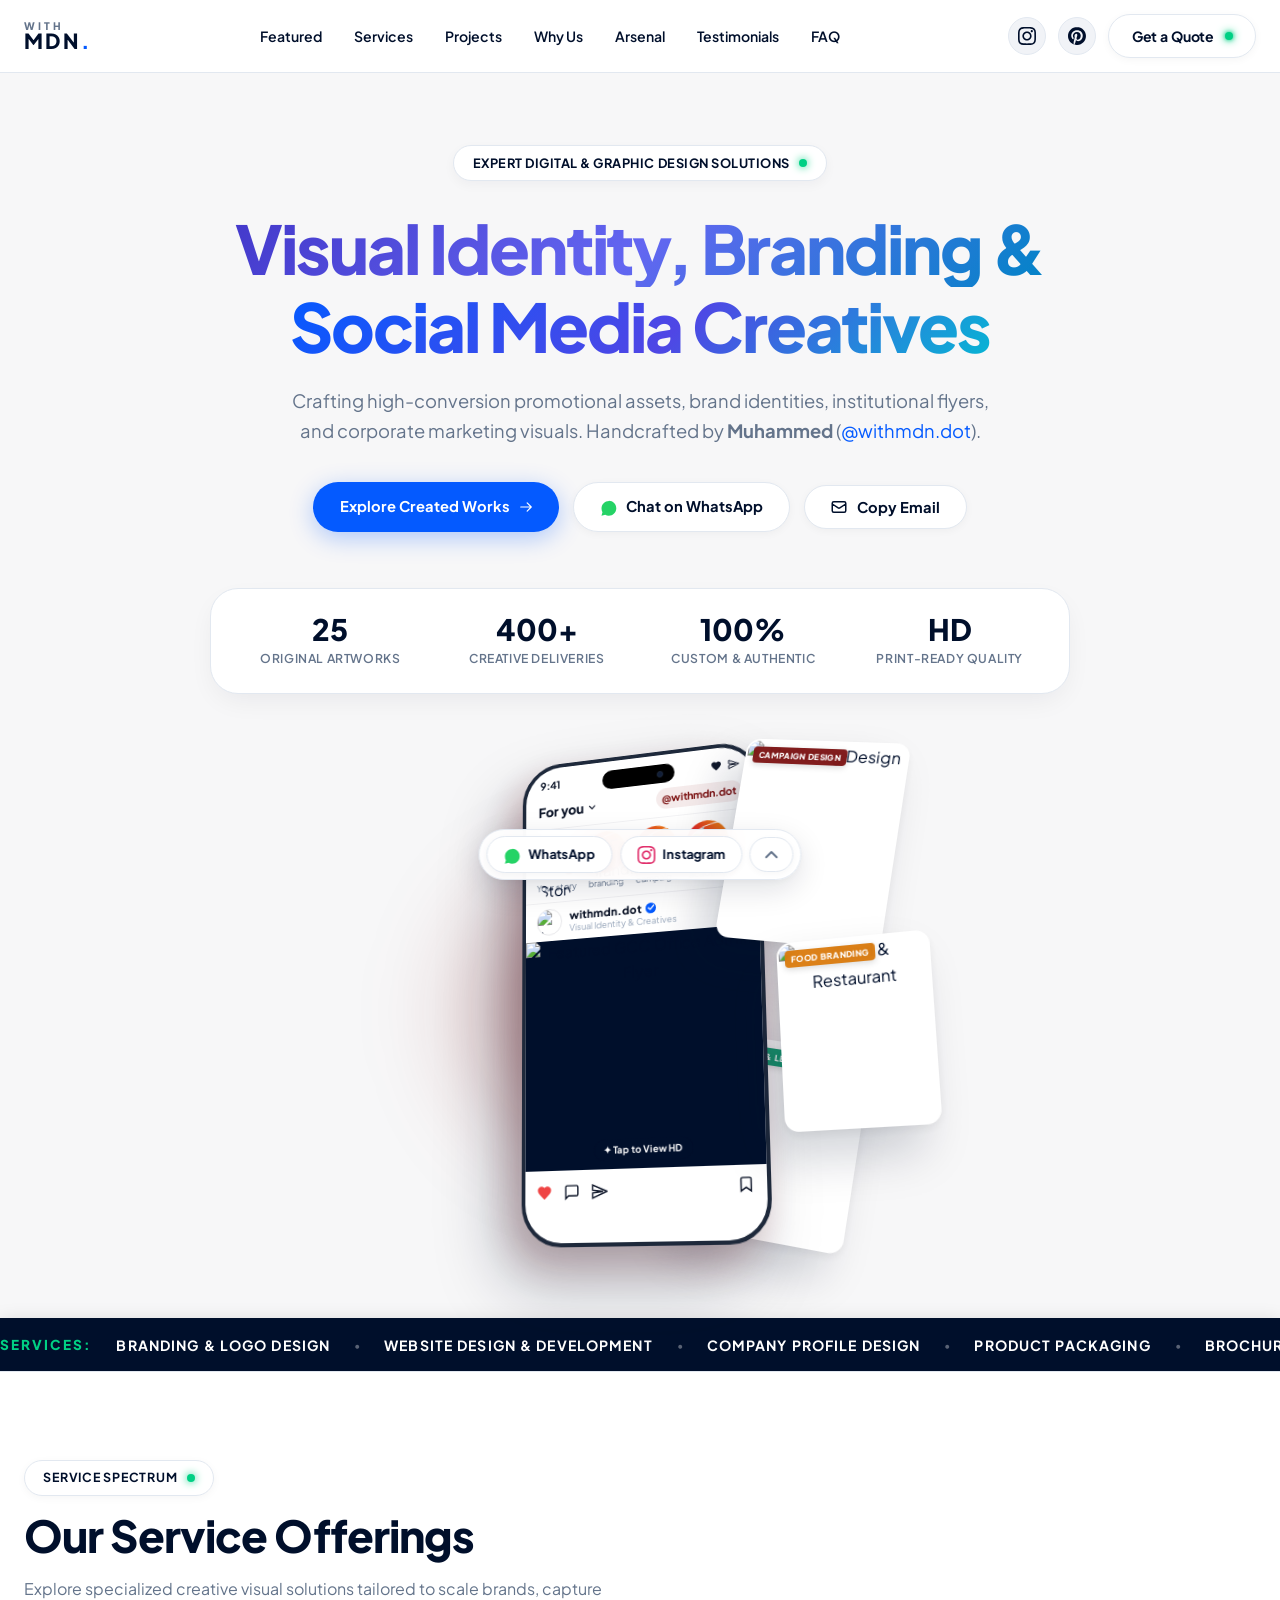
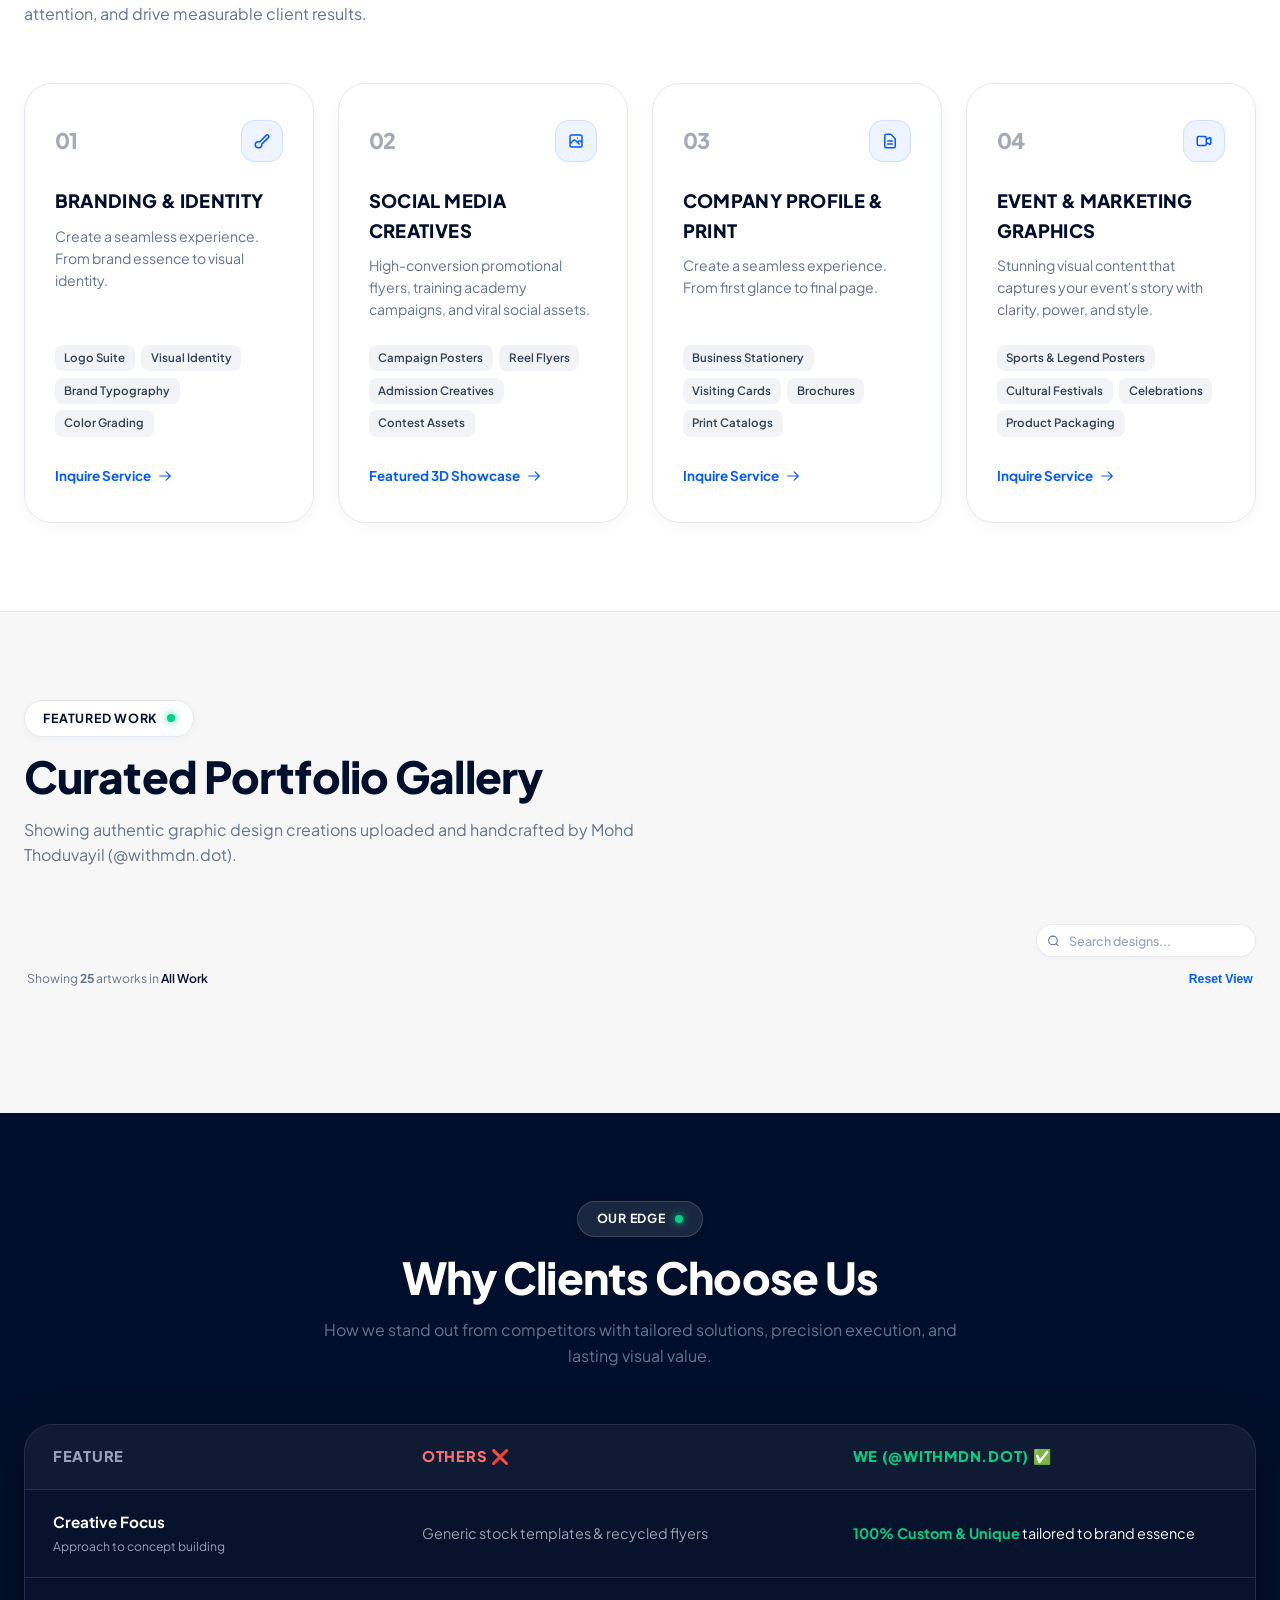
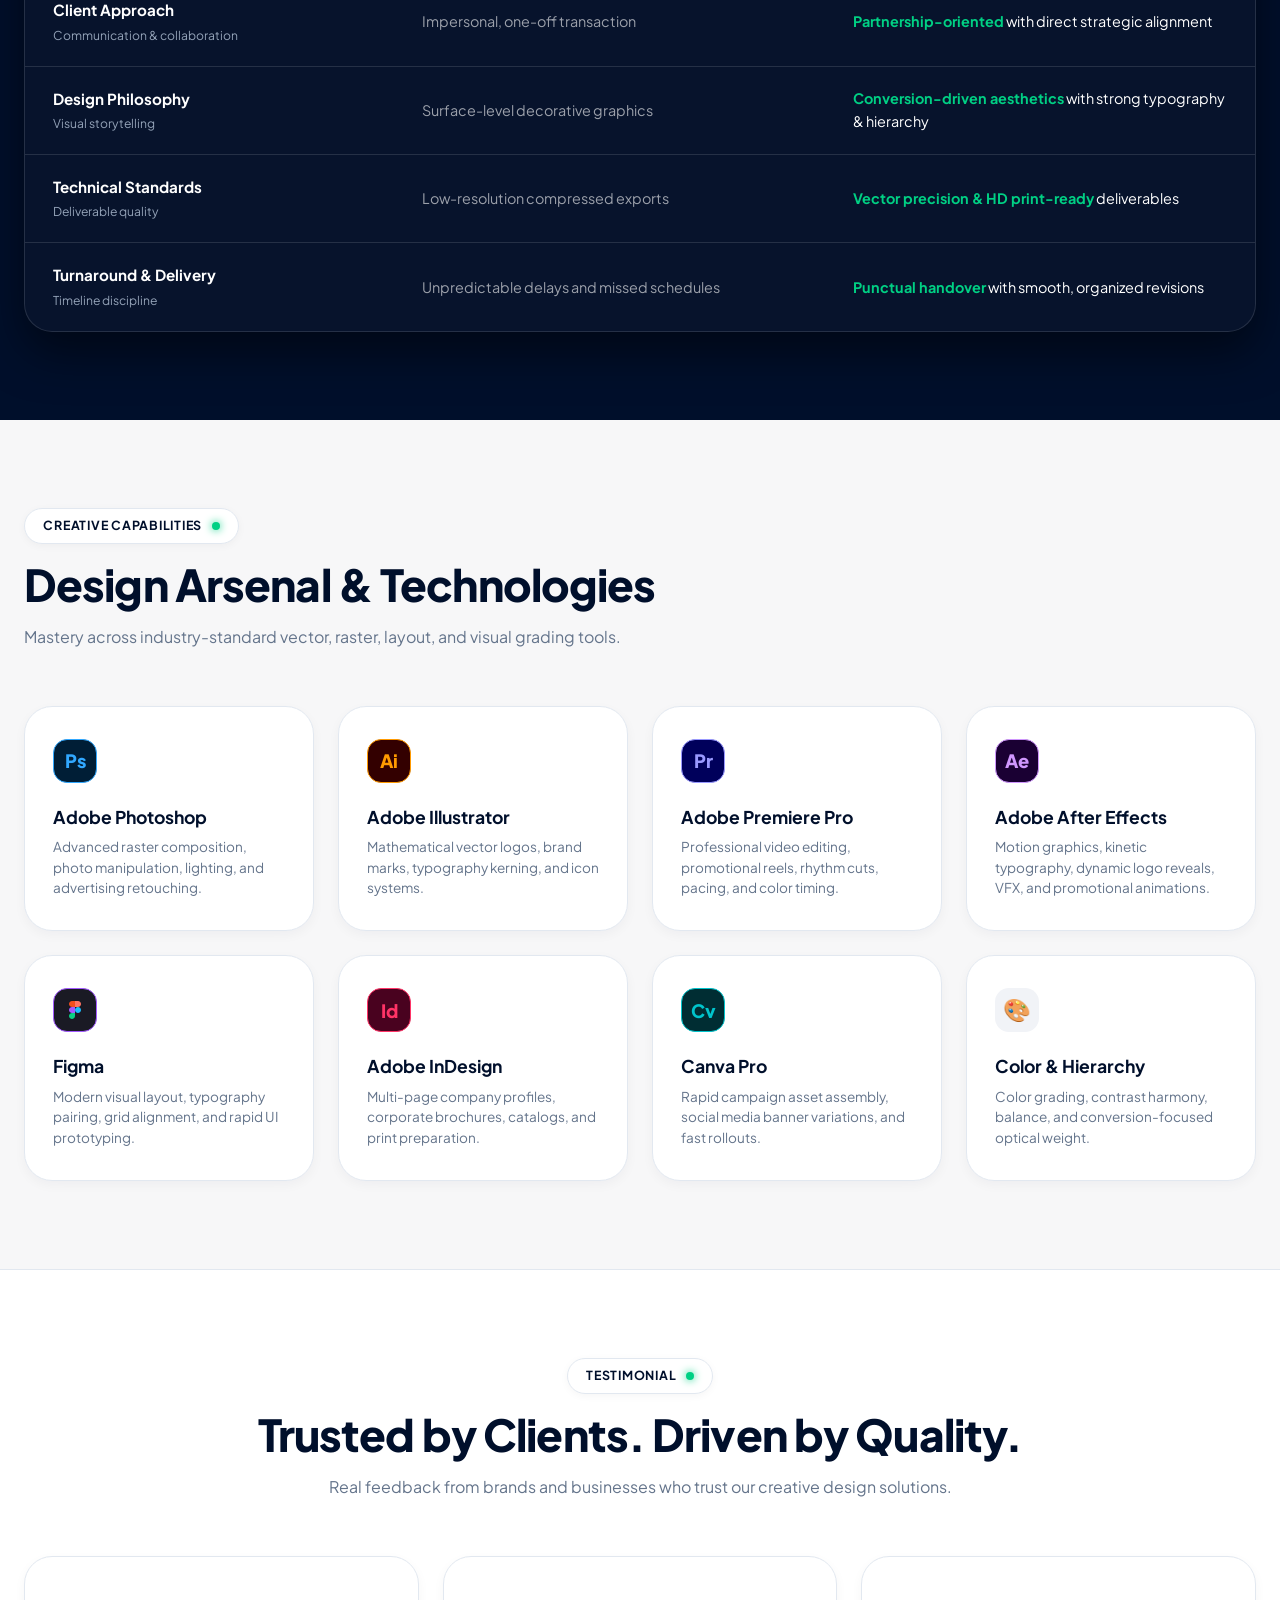
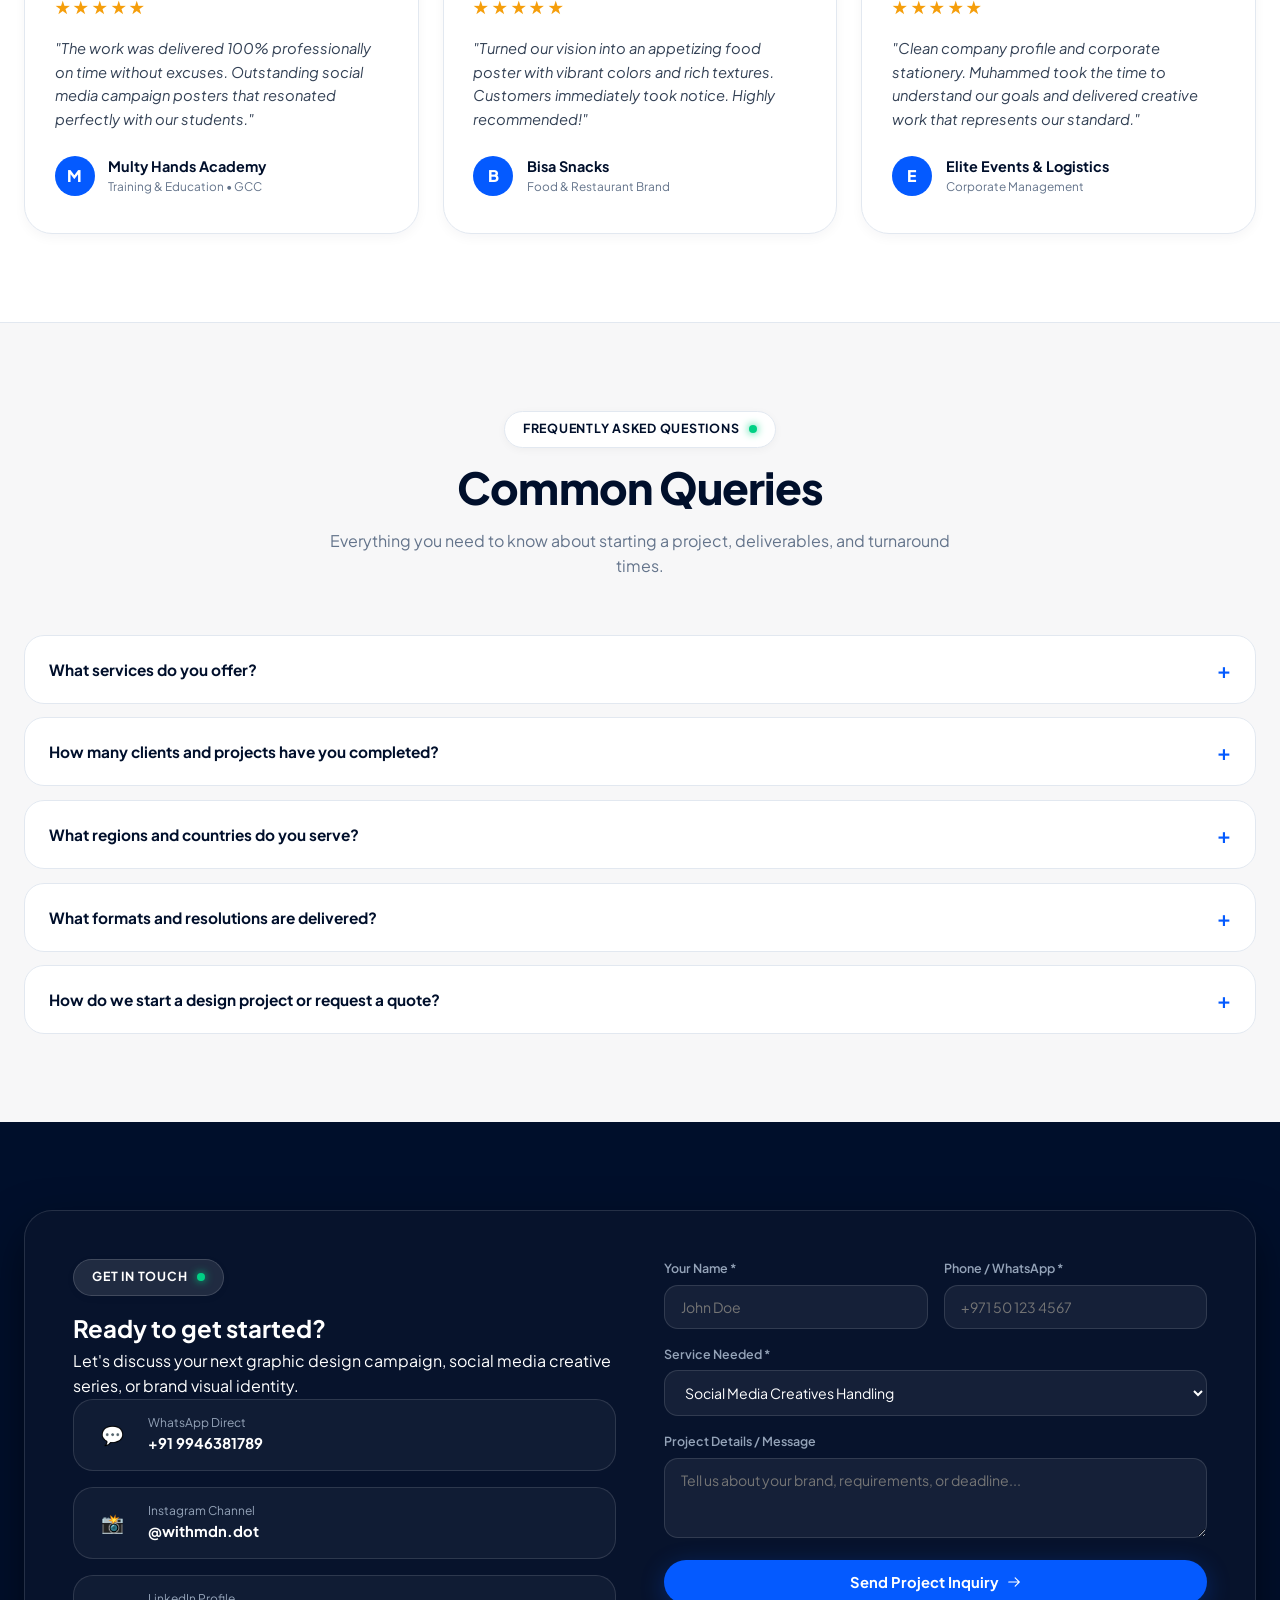
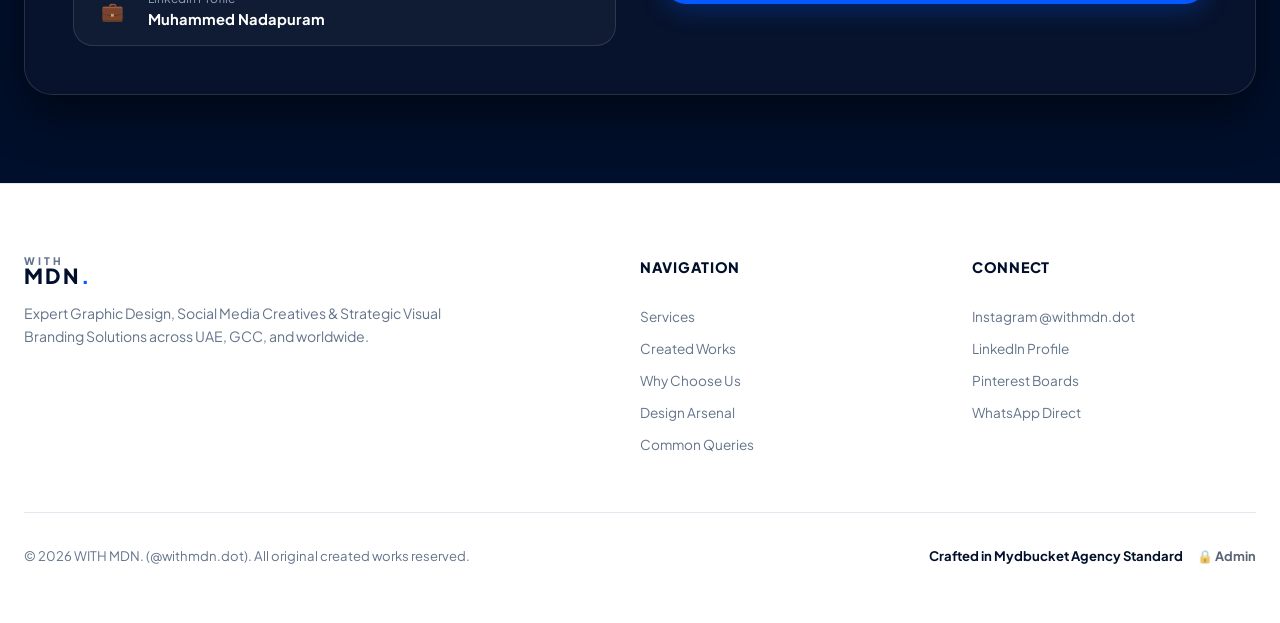
==== commit 2f150521: "feat: Move 3D isometric phone & floating cards showcase into Hero Section as featured centerpiece" ====
--- a/index.html
+++ b/index.html
@@ -23,7 +23,7 @@
   <link href="https://fonts.googleapis.com/css2?family=Outfit:wght@300;400;500;600;700;800;900&family=Playfair+Display:ital,wght@0,600;0,700;0,800;1,600;1,700&family=Plus+Jakarta+Sans:wght@400;500;600;700;800&display=swap" rel="stylesheet">
 
   <!-- Core Stylesheet -->
-  <link rel="stylesheet" href="style.css?v=24" />
+  <link rel="stylesheet" href="style.css?v=25" />
 </head>
 <body class="bg-agency text-agency antialiased">
 
@@ -41,8 +41,8 @@
 
       <!-- Navigation Links -->
       <nav class="agency-nav-menu" aria-label="Main Navigation">
+        <a href="#hero-featured" class="agency-nav-link">Featured</a>
         <a href="#services" class="agency-nav-link">Services</a>
-        <a href="#social-media-spotlight" class="agency-nav-link">Social Media</a>
         <a href="#showcase" class="agency-nav-link">Projects</a>
         <a href="#why-choose-us" class="agency-nav-link">Why Us</a>
         <a href="#arsenal" class="agency-nav-link">Arsenal</a>
@@ -130,286 +130,8 @@
         </div>
       </div>
 
-      <!-- Interactive 3D Fanned-Out Showcase Deck -->
-      <div class="hero-deck-showcase" aria-label="Featured Creative Works Deck">
-        <div class="deck-cards-track">
-          
-          <!-- Card 1: Diploma in GCC Office Administration & Professional Typing -->
-          <div class="deck-card deck-card-1" onclick="openLightboxById(1)" title="Diploma in GCC Office Administration &amp; Professional Typing">
-            <div class="deck-card-top bg-pastel-blue">
-              <img src="assets/images/multy_hands_gcc_office_admin.jpg" alt="Diploma in GCC Office Administration" loading="lazy" />
-            </div>
-            <div class="deck-card-bottom">
-              <span class="deck-card-title">Diploma in GCC Admin</span>
-            </div>
-          </div>
-
-          <!-- Card 2: Bisa Snacks — Kozhi Ada Promotional Poster -->
-          <div class="deck-card deck-card-2" onclick="openLightboxById(4)" title="Bisa Snacks — Kozhi Ada Promotional Poster">
-            <div class="deck-card-top bg-pastel-yellow">
-              <img src="assets/images/food_poster_bisa_snacks.png" alt="Bisa Snacks — Kozhi Ada" loading="lazy" />
-            </div>
-            <div class="deck-card-bottom">
-              <span class="deck-card-title">Bisa Snacks — Kozhi Ada</span>
-            </div>
-          </div>
-
-          <!-- Card 3: Cristiano Ronaldo | Portugal Football Legend (Centerpiece) -->
-          <div class="deck-card deck-card-3" onclick="openLightboxById(5)" title="Cristiano Ronaldo | Portugal Football Legend">
-            <div class="deck-card-top bg-pastel-teal">
-              <img src="assets/images/social-media-flyer_created_1.jpg" alt="Cristiano Ronaldo | Portugal Legend" loading="lazy" />
-            </div>
-            <div class="deck-card-bottom">
-              <span class="deck-card-title">Cristiano Ronaldo — CR7</span>
-            </div>
-          </div>
-
-          <!-- Card 4: Janaseva Practical Training Course — Multy Hands Academy -->
-          <div class="deck-card deck-card-4" onclick="openLightboxById(2)" title="Janaseva Practical Training Course — Multy Hands Academy">
-            <div class="deck-card-top bg-pastel-purple">
-              <img src="assets/images/multy_hands_janaseva_course.jpg" alt="Janaseva Practical Training Course" loading="lazy" />
-            </div>
-            <div class="deck-card-bottom">
-              <span class="deck-card-title">Janaseva Practical Course</span>
-            </div>
-          </div>
-
-          <!-- Card 5: Eid Gah Festival Creative -->
-          <div class="deck-card deck-card-5" onclick="openLightboxById(8)" title="Eid Gah Festival Creative">
-            <div class="deck-card-top bg-pastel-rose">
-              <img src="assets/images/social-media-flyer_created_4.jpg" alt="Eid Gah Festival Creative" loading="lazy" />
-            </div>
-            <div class="deck-card-bottom">
-              <span class="deck-card-title">Eid Gah Festival Creative</span>
-            </div>
-          </div>
-
-        </div>
-      </div>
-
-    </div>
-  </section>
-
-  <!-- ==========================================================================
-       Services Ticker Marquee Ribbon (Mydbucket Style)
-       ========================================================================== -->
-  <div class="regions-ticker-wrap" aria-hidden="true">
-    <div class="regions-ticker-track">
-      <span class="ticker-prefix">SERVICES:</span>
-      <span class="ticker-item">BRANDING &amp; LOGO DESIGN</span>
-      <span class="ticker-dot">•</span>
-      <span class="ticker-item">WEBSITE DESIGN &amp; DEVELOPMENT</span>
-      <span class="ticker-dot">•</span>
-      <span class="ticker-item">COMPANY PROFILE DESIGN</span>
-      <span class="ticker-dot">•</span>
-      <span class="ticker-item">PRODUCT PACKAGING</span>
-      <span class="ticker-dot">•</span>
-      <span class="ticker-item">BROCHURE DESIGN</span>
-      <span class="ticker-dot">•</span>
-      <span class="ticker-item">CREATIVE CAMPAIGNS</span>
-      <span class="ticker-dot">•</span>
-      <span class="ticker-item">MEDIA &amp; VIDEO PRODUCTION</span>
-      <span class="ticker-dot">•</span>
-      <span class="ticker-item">SOCIAL MEDIA MARKETING</span>
-      <span class="ticker-dot">•</span>
-      <span class="ticker-item">SEO (SEARCH ENGINE OPTIMIZATION)</span>
-      <span class="ticker-dot">•</span>
-      <span class="ticker-item">GOOGLE ADS</span>
-      <span class="ticker-dot">•</span>
-      <span class="ticker-item ticker-highlight">MORE THAN DESIGNERS, PROBLEM SOLVERS</span>
-      <span class="ticker-dot">•</span>
-      <!-- Seamless loop repetition -->
-      <span class="ticker-prefix">SERVICES:</span>
-      <span class="ticker-item">BRANDING &amp; LOGO DESIGN</span>
-      <span class="ticker-dot">•</span>
-      <span class="ticker-item">WEBSITE DESIGN &amp; DEVELOPMENT</span>
-      <span class="ticker-dot">•</span>
-      <span class="ticker-item">COMPANY PROFILE DESIGN</span>
-      <span class="ticker-dot">•</span>
-      <span class="ticker-item">PRODUCT PACKAGING</span>
-      <span class="ticker-dot">•</span>
-      <span class="ticker-item">BROCHURE DESIGN</span>
-      <span class="ticker-dot">•</span>
-      <span class="ticker-item">CREATIVE CAMPAIGNS</span>
-      <span class="ticker-dot">•</span>
-      <span class="ticker-item">MEDIA &amp; VIDEO PRODUCTION</span>
-      <span class="ticker-dot">•</span>
-      <span class="ticker-item">SOCIAL MEDIA MARKETING</span>
-      <span class="ticker-dot">•</span>
-      <span class="ticker-item">SEO (SEARCH ENGINE OPTIMIZATION)</span>
-      <span class="ticker-dot">•</span>
-      <span class="ticker-item">GOOGLE ADS</span>
-      <span class="ticker-dot">•</span>
-      <span class="ticker-item ticker-highlight">MORE THAN DESIGNERS, PROBLEM SOLVERS</span>
-    </div>
-  </div>
-
-  <!-- ==========================================================================
-       3. Service Spectrum (Mydbucket 4-Column Card Grid)
-       ========================================================================== -->
-  <section id="services" class="section-wrap bg-white-soft">
-    <div class="container">
-      
-      <div class="section-header-agency">
-        <span class="section-sub-badge">Service Spectrum</span>
-        <h2 class="section-title-agency">Our Service Offerings</h2>
-        <p class="section-desc-agency">
-          Explore specialized creative visual solutions tailored to scale brands, capture attention, and drive measurable client results.
-        </p>
-      </div>
-
-      <div class="services-grid-agency">
-        
-        <!-- Service Card 1 -->
-        <div class="service-card-agency">
-          <div class="service-card-top">
-            <span class="service-number">01</span>
-            <span class="service-icon-badge" title="Branding">
-              <svg class="icon-sm" fill="none" stroke="currentColor" viewBox="0 0 24 24"><path stroke-linecap="round" stroke-linejoin="round" stroke-width="2" d="M7 21a4 4 0 01-4-4 4 4 0 014-4c.667 0 1.294.135 1.865.378L17.5 4.5a2.121 2.121 0 013 3l-8.878 8.635A4.004 4.004 0 017 21z"/></svg>
-            </span>
-          </div>
-          <h3 class="service-title">BRANDING &amp; IDENTITY</h3>
-          <p class="service-tagline">Create a seamless experience. From brand essence to visual identity.</p>
-          <div class="service-deliverables">
-            <span class="deliverable-tag">Logo Suite</span>
-            <span class="deliverable-tag">Visual Identity</span>
-            <span class="deliverable-tag">Brand Typography</span>
-            <span class="deliverable-tag">Color Grading</span>
-          </div>
-          <a href="#contact" class="service-link">
-            <span>Inquire Service</span>
-            <svg class="icon-xs" fill="none" stroke="currentColor" viewBox="0 0 24 24"><path stroke-linecap="round" stroke-linejoin="round" stroke-width="2" d="M14 5l7 7m0 0l-7 7m7-7H3"/></svg>
-          </a>
-        </div>
-
-        <!-- Service Card 2 -->
-        <div class="service-card-agency">
-          <div class="service-card-top">
-            <span class="service-number">02</span>
-            <span class="service-icon-badge" title="Social Media">
-              <svg class="icon-sm" fill="none" stroke="currentColor" viewBox="0 0 24 24"><path stroke-linecap="round" stroke-linejoin="round" stroke-width="2" d="M4 16l4.586-4.586a2 2 0 012.828 0L16 16m-2-2l1.586-1.586a2 2 0 012.828 0L20 14m-6-6h.01M6 20h12a2 2 0 002-2V6a2 2 0 00-2-2H6a2 2 0 00-2 2v12a2 2 0 002 2z"/></svg>
-            </span>
-          </div>
-          <h3 class="service-title">SOCIAL MEDIA CREATIVES</h3>
-          <p class="service-tagline">High-conversion promotional flyers, training academy campaigns, and viral social assets.</p>
-          <div class="service-deliverables">
-            <span class="deliverable-tag">Campaign Posters</span>
-            <span class="deliverable-tag">Reel Flyers</span>
-            <span class="deliverable-tag">Admission Creatives</span>
-            <span class="deliverable-tag">Contest Assets</span>
-          </div>
-          <a href="#social-media-spotlight" class="service-link">
-            <span>Explore Spotlight</span>
-            <svg class="icon-xs" fill="none" stroke="currentColor" viewBox="0 0 24 24"><path stroke-linecap="round" stroke-linejoin="round" stroke-width="2" d="M14 5l7 7m0 0l-7 7m7-7H3"/></svg>
-          </a>
-        </div>
-
-        <!-- Service Card 3 -->
-        <div class="service-card-agency">
-          <div class="service-card-top">
-            <span class="service-number">03</span>
-            <span class="service-icon-badge" title="Print & Profile">
-              <svg class="icon-sm" fill="none" stroke="currentColor" viewBox="0 0 24 24"><path stroke-linecap="round" stroke-linejoin="round" stroke-width="2" d="M9 12h6m-6 4h6m2 5H7a2 2 0 01-2-2V5a2 2 0 012-2h5.586a1 1 0 01.707.293l5.414 5.414a1 1 0 01.293.707V19a2 2 0 01-2 2z"/></svg>
-            </span>
-          </div>
-          <h3 class="service-title">COMPANY PROFILE &amp; PRINT</h3>
-          <p class="service-tagline">Create a seamless experience. From first glance to final page.</p>
-          <div class="service-deliverables">
-            <span class="deliverable-tag">Business Stationery</span>
-            <span class="deliverable-tag">Visiting Cards</span>
-            <span class="deliverable-tag">Brochures</span>
-            <span class="deliverable-tag">Print Catalogs</span>
-          </div>
-          <a href="#contact" class="service-link">
-            <span>Inquire Service</span>
-            <svg class="icon-xs" fill="none" stroke="currentColor" viewBox="0 0 24 24"><path stroke-linecap="round" stroke-linejoin="round" stroke-width="2" d="M14 5l7 7m0 0l-7 7m7-7H3"/></svg>
-          </a>
-        </div>
-
-        <!-- Service Card 4 -->
-        <div class="service-card-agency">
-          <div class="service-card-top">
-            <span class="service-number">04</span>
-            <span class="service-icon-badge" title="Motion & Events">
-              <svg class="icon-sm" fill="none" stroke="currentColor" viewBox="0 0 24 24"><path stroke-linecap="round" stroke-linejoin="round" stroke-width="2" d="M15 10l4.553-2.276A1 1 0 0121 8.618v6.764a1 1 0 01-1.447.894L15 14M5 18h8a2 2 0 002-2V8a2 2 0 00-2-2H5a2 2 0 00-2 2v8a2 2 0 002 2z"/></svg>
-            </span>
-          </div>
-          <h3 class="service-title">EVENT &amp; MARKETING GRAPHICS</h3>
-          <p class="service-tagline">Stunning visual content that captures your event's story with clarity, power, and style.</p>
-          <div class="service-deliverables">
-            <span class="deliverable-tag">Sports &amp; Legend Posters</span>
-            <span class="deliverable-tag">Cultural Festivals</span>
-            <span class="deliverable-tag">Celebrations</span>
-            <span class="deliverable-tag">Product Packaging</span>
-          </div>
-          <a href="#contact" class="service-link">
-            <span>Inquire Service</span>
-            <svg class="icon-xs" fill="none" stroke="currentColor" viewBox="0 0 24 24"><path stroke-linecap="round" stroke-linejoin="round" stroke-width="2" d="M14 5l7 7m0 0l-7 7m7-7H3"/></svg>
-          </a>
-        </div>
-
-      </div>
-
-    </div>
-  </section>
-
-  <!-- ==========================================================================
-       3.5 Dedicated Social Media Design Showcase Feature (Reference Match)
-       ========================================================================== -->
-  <section id="social-media-spotlight" class="smd-spotlight-section">
-    <div class="container smd-container">
-      
-      <!-- Left Column: Editorial Typography & Copy -->
-      <div class="smd-content-col">
-        <div class="smd-badge-wrap">
-          <span class="smd-badge">
-            <span class="smd-badge-pulse"></span>
-            Featured Discipline
-          </span>
-        </div>
-        
-        <h2 class="smd-headline">
-          <span class="smd-headline-main">Social Media</span>
-          <span class="smd-headline-serif">Design</span>
-        </h2>
-        
-        <p class="smd-description">
-          A collection of visual content created for brands and social platforms, combining clear communication, strong visual direction, and consistent brand identity.
-        </p>
-
-        <div class="smd-pills-row">
-          <div class="smd-pill">
-            <span class="smd-pill-dot"></span>
-            <span>Feed Direction</span>
-          </div>
-          <div class="smd-pill">
-            <span class="smd-pill-dot"></span>
-            <span>Brand Cohesion</span>
-          </div>
-          <div class="smd-pill">
-            <span class="smd-pill-dot"></span>
-            <span>High-CTR Visuals</span>
-          </div>
-          <div class="smd-pill">
-            <span class="smd-pill-dot"></span>
-            <span>400+ Delivered</span>
-          </div>
-        </div>
-
-        <div class="smd-actions">
-          <a href="#showcase" class="btn smd-btn-primary">
-            <span>Explore All 25 Works</span>
-            <svg class="icon-xs" fill="none" stroke="currentColor" viewBox="0 0 24 24"><path stroke-linecap="round" stroke-linejoin="round" stroke-width="2" d="M19 9l-7 7-7-7"/></svg>
-          </a>
-          <a href="https://wa.me/919946381789?text=Hi%20Muhammed!%20I%20love%20your%20Social%20Media%20Design%20showcase%20and%20would%20like%20to%20discuss%20a%20project." target="_blank" rel="noopener noreferrer" class="btn smd-btn-outline">
-            <svg class="icon-xs" viewBox="0 0 24 24" fill="currentColor"><path d="M12.031 6.172c-3.181 0-5.767 2.586-5.768 5.766-.001 1.298.38 2.27 1.019 3.287l-.582 2.128 2.182-.573c.978.58 1.911.928 3.145.929 3.178 0 5.767-2.587 5.768-5.766.001-3.187-2.575-5.77-5.764-5.771zm3.392 8.244c-.144.405-.837.774-1.17.824-.299.045-.677.063-1.092-.069-.252-.08-.575-.187-.988-.365-1.739-.751-2.874-2.502-2.961-2.617-.087-.116-.708-.94-.708-1.793s.448-1.273.607-1.446c.159-.173.346-.217.462-.217l.332.006c.106.005.249-.04.39.298.144.347.491 1.2.534 1.287.043.087.072.188.014.304-.058.116-.087.188-.173.289l-.26.304c-.087.086-.177.18-.076.354.101.174.449.741.964 1.201.662.591 1.221.774 1.394.86.174.086.275.072.376-.043.101-.116.433-.506.549-.68.116-.173.231-.145.39-.087s1.011.477 1.184.564.289.13.332.202c.045.072.045.419-.099.824zm-3.394-10.416c-5.522 0-10 4.477-10 10 0 1.769.459 3.432 1.264 4.887l-1.343 4.913 5.035-1.321c1.408.769 3.013 1.201 4.721 1.201 5.522 0 10-4.477 10-10 0-5.522-4.478-10-10-10z"/></svg>
-            <span>Inquire Package</span>
-          </a>
-        </div>
-      </div>
-
-      <!-- Right Column: 3D Isometric Phone & Floating Creative Cards -->
-      <div class="smd-visual-col">
+      <!-- Featured Hero 3D Showcase: Isometric Phone & Floating Creative Cards (Reference Match) -->
+      <div id="hero-featured" class="hero-smd-showcase" aria-label="Featured Creative Works 3D Showcase">
         <div class="smd-stage-3d">
           
           <!-- Crimson Glow & Stipple Aura -->
@@ -523,6 +245,169 @@
           </div>
 
         </div>
+      </div>
+
+    </div>
+  </section>
+
+  <!-- ==========================================================================
+       Services Ticker Marquee Ribbon (Mydbucket Style)
+       ========================================================================== -->
+  <div class="regions-ticker-wrap" aria-hidden="true">
+    <div class="regions-ticker-track">
+      <span class="ticker-prefix">SERVICES:</span>
+      <span class="ticker-item">BRANDING &amp; LOGO DESIGN</span>
+      <span class="ticker-dot">•</span>
+      <span class="ticker-item">WEBSITE DESIGN &amp; DEVELOPMENT</span>
+      <span class="ticker-dot">•</span>
+      <span class="ticker-item">COMPANY PROFILE DESIGN</span>
+      <span class="ticker-dot">•</span>
+      <span class="ticker-item">PRODUCT PACKAGING</span>
+      <span class="ticker-dot">•</span>
+      <span class="ticker-item">BROCHURE DESIGN</span>
+      <span class="ticker-dot">•</span>
+      <span class="ticker-item">CREATIVE CAMPAIGNS</span>
+      <span class="ticker-dot">•</span>
+      <span class="ticker-item">MEDIA &amp; VIDEO PRODUCTION</span>
+      <span class="ticker-dot">•</span>
+      <span class="ticker-item">SOCIAL MEDIA MARKETING</span>
+      <span class="ticker-dot">•</span>
+      <span class="ticker-item">SEO (SEARCH ENGINE OPTIMIZATION)</span>
+      <span class="ticker-dot">•</span>
+      <span class="ticker-item">GOOGLE ADS</span>
+      <span class="ticker-dot">•</span>
+      <span class="ticker-item ticker-highlight">MORE THAN DESIGNERS, PROBLEM SOLVERS</span>
+      <span class="ticker-dot">•</span>
+      <!-- Seamless loop repetition -->
+      <span class="ticker-prefix">SERVICES:</span>
+      <span class="ticker-item">BRANDING &amp; LOGO DESIGN</span>
+      <span class="ticker-dot">•</span>
+      <span class="ticker-item">WEBSITE DESIGN &amp; DEVELOPMENT</span>
+      <span class="ticker-dot">•</span>
+      <span class="ticker-item">COMPANY PROFILE DESIGN</span>
+      <span class="ticker-dot">•</span>
+      <span class="ticker-item">PRODUCT PACKAGING</span>
+      <span class="ticker-dot">•</span>
+      <span class="ticker-item">BROCHURE DESIGN</span>
+      <span class="ticker-dot">•</span>
+      <span class="ticker-item">CREATIVE CAMPAIGNS</span>
+      <span class="ticker-dot">•</span>
+      <span class="ticker-item">MEDIA &amp; VIDEO PRODUCTION</span>
+      <span class="ticker-dot">•</span>
+      <span class="ticker-item">SOCIAL MEDIA MARKETING</span>
+      <span class="ticker-dot">•</span>
+      <span class="ticker-item">SEO (SEARCH ENGINE OPTIMIZATION)</span>
+      <span class="ticker-dot">•</span>
+      <span class="ticker-item">GOOGLE ADS</span>
+      <span class="ticker-dot">•</span>
+      <span class="ticker-item ticker-highlight">MORE THAN DESIGNERS, PROBLEM SOLVERS</span>
+    </div>
+  </div>
+
+  <!-- ==========================================================================
+       3. Service Spectrum (Mydbucket 4-Column Card Grid)
+       ========================================================================== -->
+  <section id="services" class="section-wrap bg-white-soft">
+    <div class="container">
+      
+      <div class="section-header-agency">
+        <span class="section-sub-badge">Service Spectrum</span>
+        <h2 class="section-title-agency">Our Service Offerings</h2>
+        <p class="section-desc-agency">
+          Explore specialized creative visual solutions tailored to scale brands, capture attention, and drive measurable client results.
+        </p>
+      </div>
+
+      <div class="services-grid-agency">
+        
+        <!-- Service Card 1 -->
+        <div class="service-card-agency">
+          <div class="service-card-top">
+            <span class="service-number">01</span>
+            <span class="service-icon-badge" title="Branding">
+              <svg class="icon-sm" fill="none" stroke="currentColor" viewBox="0 0 24 24"><path stroke-linecap="round" stroke-linejoin="round" stroke-width="2" d="M7 21a4 4 0 01-4-4 4 4 0 014-4c.667 0 1.294.135 1.865.378L17.5 4.5a2.121 2.121 0 013 3l-8.878 8.635A4.004 4.004 0 017 21z"/></svg>
+            </span>
+          </div>
+          <h3 class="service-title">BRANDING &amp; IDENTITY</h3>
+          <p class="service-tagline">Create a seamless experience. From brand essence to visual identity.</p>
+          <div class="service-deliverables">
+            <span class="deliverable-tag">Logo Suite</span>
+            <span class="deliverable-tag">Visual Identity</span>
+            <span class="deliverable-tag">Brand Typography</span>
+            <span class="deliverable-tag">Color Grading</span>
+          </div>
+          <a href="#contact" class="service-link">
+            <span>Inquire Service</span>
+            <svg class="icon-xs" fill="none" stroke="currentColor" viewBox="0 0 24 24"><path stroke-linecap="round" stroke-linejoin="round" stroke-width="2" d="M14 5l7 7m0 0l-7 7m7-7H3"/></svg>
+          </a>
+        </div>
+
+        <!-- Service Card 2 -->
+        <div class="service-card-agency">
+          <div class="service-card-top">
+            <span class="service-number">02</span>
+            <span class="service-icon-badge" title="Social Media">
+              <svg class="icon-sm" fill="none" stroke="currentColor" viewBox="0 0 24 24"><path stroke-linecap="round" stroke-linejoin="round" stroke-width="2" d="M4 16l4.586-4.586a2 2 0 012.828 0L16 16m-2-2l1.586-1.586a2 2 0 012.828 0L20 14m-6-6h.01M6 20h12a2 2 0 002-2V6a2 2 0 00-2-2H6a2 2 0 00-2 2v12a2 2 0 002 2z"/></svg>
+            </span>
+          </div>
+          <h3 class="service-title">SOCIAL MEDIA CREATIVES</h3>
+          <p class="service-tagline">High-conversion promotional flyers, training academy campaigns, and viral social assets.</p>
+          <div class="service-deliverables">
+            <span class="deliverable-tag">Campaign Posters</span>
+            <span class="deliverable-tag">Reel Flyers</span>
+            <span class="deliverable-tag">Admission Creatives</span>
+            <span class="deliverable-tag">Contest Assets</span>
+          </div>
+          <a href="#hero-featured" class="service-link">
+            <span>Featured 3D Showcase</span>
+            <svg class="icon-xs" fill="none" stroke="currentColor" viewBox="0 0 24 24"><path stroke-linecap="round" stroke-linejoin="round" stroke-width="2" d="M14 5l7 7m0 0l-7 7m7-7H3"/></svg>
+          </a>
+        </div>
+
+        <!-- Service Card 3 -->
+        <div class="service-card-agency">
+          <div class="service-card-top">
+            <span class="service-number">03</span>
+            <span class="service-icon-badge" title="Print & Profile">
+              <svg class="icon-sm" fill="none" stroke="currentColor" viewBox="0 0 24 24"><path stroke-linecap="round" stroke-linejoin="round" stroke-width="2" d="M9 12h6m-6 4h6m2 5H7a2 2 0 01-2-2V5a2 2 0 012-2h5.586a1 1 0 01.707.293l5.414 5.414a1 1 0 01.293.707V19a2 2 0 01-2 2z"/></svg>
+            </span>
+          </div>
+          <h3 class="service-title">COMPANY PROFILE &amp; PRINT</h3>
+          <p class="service-tagline">Create a seamless experience. From first glance to final page.</p>
+          <div class="service-deliverables">
+            <span class="deliverable-tag">Business Stationery</span>
+            <span class="deliverable-tag">Visiting Cards</span>
+            <span class="deliverable-tag">Brochures</span>
+            <span class="deliverable-tag">Print Catalogs</span>
+          </div>
+          <a href="#contact" class="service-link">
+            <span>Inquire Service</span>
+            <svg class="icon-xs" fill="none" stroke="currentColor" viewBox="0 0 24 24"><path stroke-linecap="round" stroke-linejoin="round" stroke-width="2" d="M14 5l7 7m0 0l-7 7m7-7H3"/></svg>
+          </a>
+        </div>
+
+        <!-- Service Card 4 -->
+        <div class="service-card-agency">
+          <div class="service-card-top">
+            <span class="service-number">04</span>
+            <span class="service-icon-badge" title="Motion & Events">
+              <svg class="icon-sm" fill="none" stroke="currentColor" viewBox="0 0 24 24"><path stroke-linecap="round" stroke-linejoin="round" stroke-width="2" d="M15 10l4.553-2.276A1 1 0 0121 8.618v6.764a1 1 0 01-1.447.894L15 14M5 18h8a2 2 0 002-2V8a2 2 0 00-2-2H5a2 2 0 00-2 2v8a2 2 0 002 2z"/></svg>
+            </span>
+          </div>
+          <h3 class="service-title">EVENT &amp; MARKETING GRAPHICS</h3>
+          <p class="service-tagline">Stunning visual content that captures your event's story with clarity, power, and style.</p>
+          <div class="service-deliverables">
+            <span class="deliverable-tag">Sports &amp; Legend Posters</span>
+            <span class="deliverable-tag">Cultural Festivals</span>
+            <span class="deliverable-tag">Celebrations</span>
+            <span class="deliverable-tag">Product Packaging</span>
+          </div>
+          <a href="#contact" class="service-link">
+            <span>Inquire Service</span>
+            <svg class="icon-xs" fill="none" stroke="currentColor" viewBox="0 0 24 24"><path stroke-linecap="round" stroke-linejoin="round" stroke-width="2" d="M14 5l7 7m0 0l-7 7m7-7H3"/></svg>
+          </a>
+        </div>
+
       </div>
 
     </div>
--- a/style.css
+++ b/style.css
@@ -481,9 +481,17 @@
   margin-top: 0.25rem;
 }
 
-/* ==========================================================================
-   Hero Interactive 3D Fanned-Out Card Deck (Reference Match)
-   ========================================================================== */
+.hero-smd-showcase {
+  width: 100%;
+  max-width: 960px;
+  margin: 1.75rem auto 0;
+  display: flex;
+  align-items: center;
+  justify-content: center;
+  position: relative;
+  z-index: 2;
+}
+
 .hero-deck-showcase {
   width: 100%;
   max-width: 1080px;
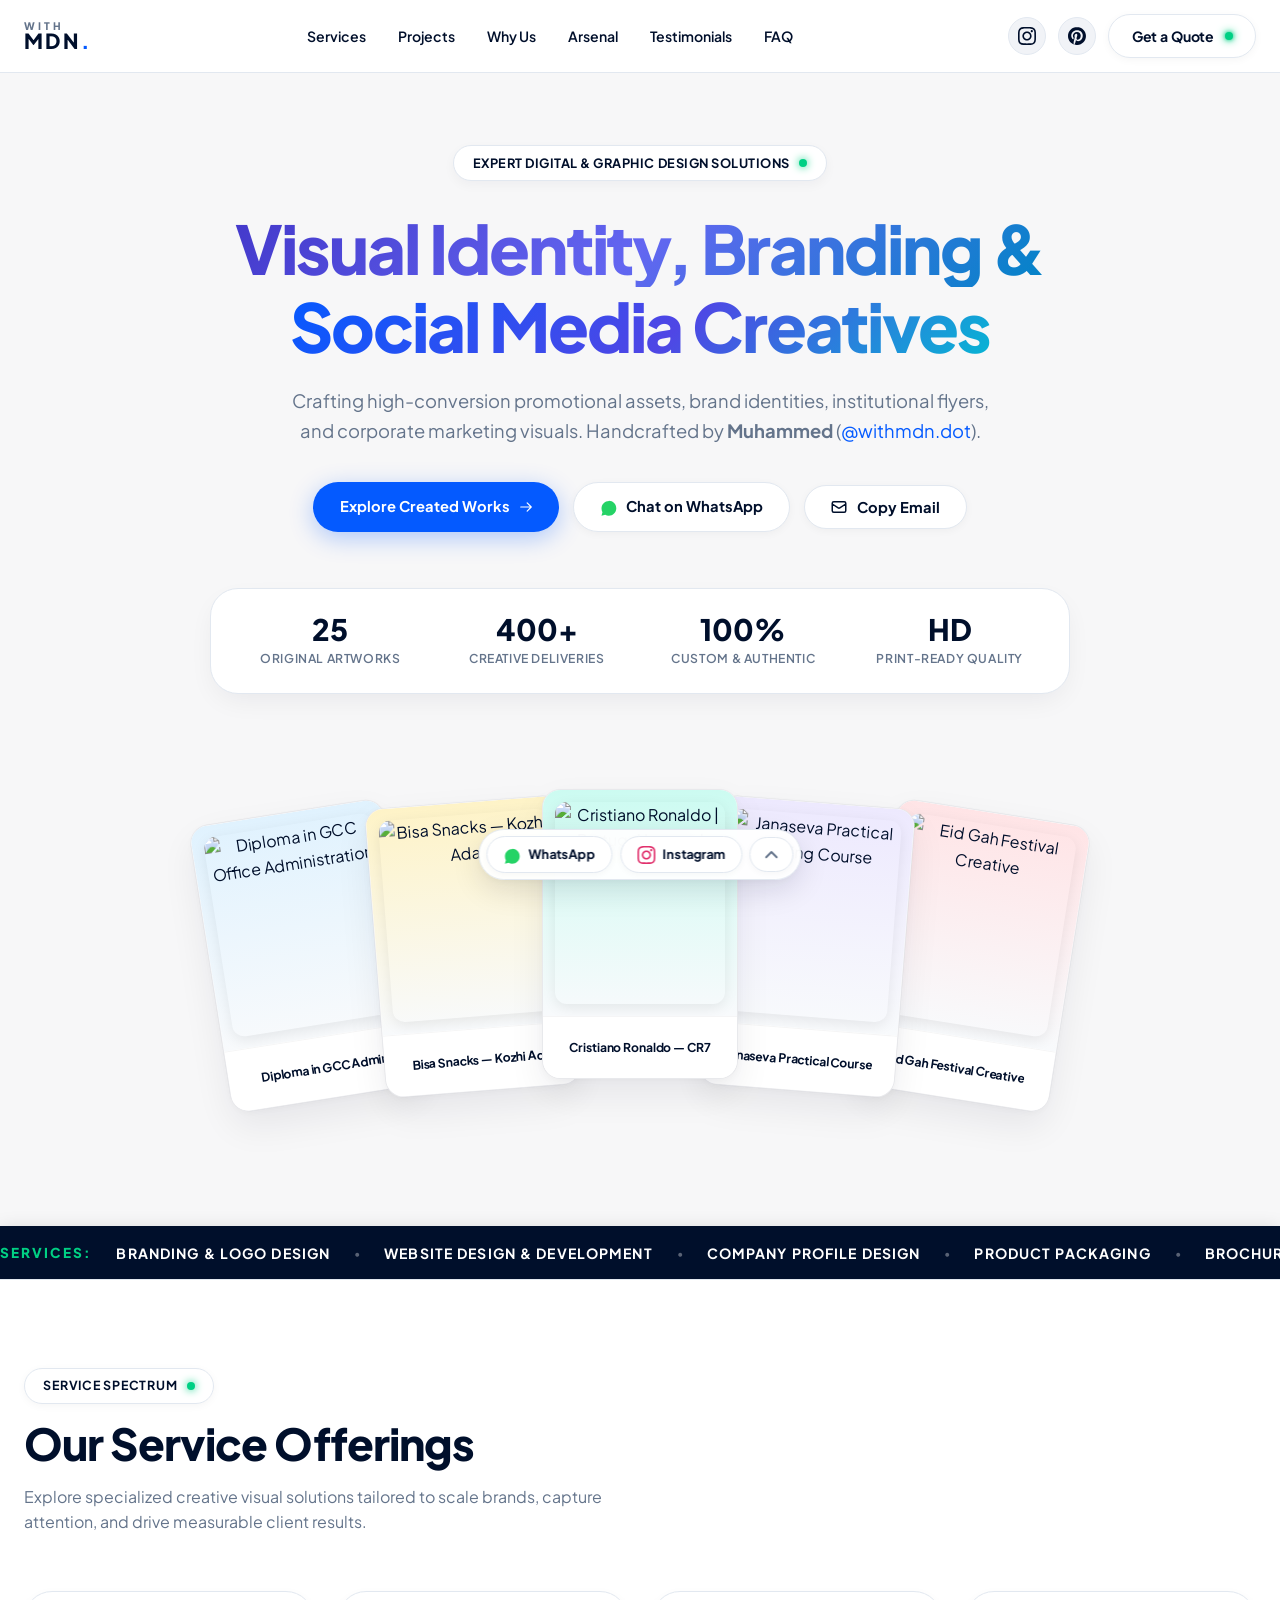
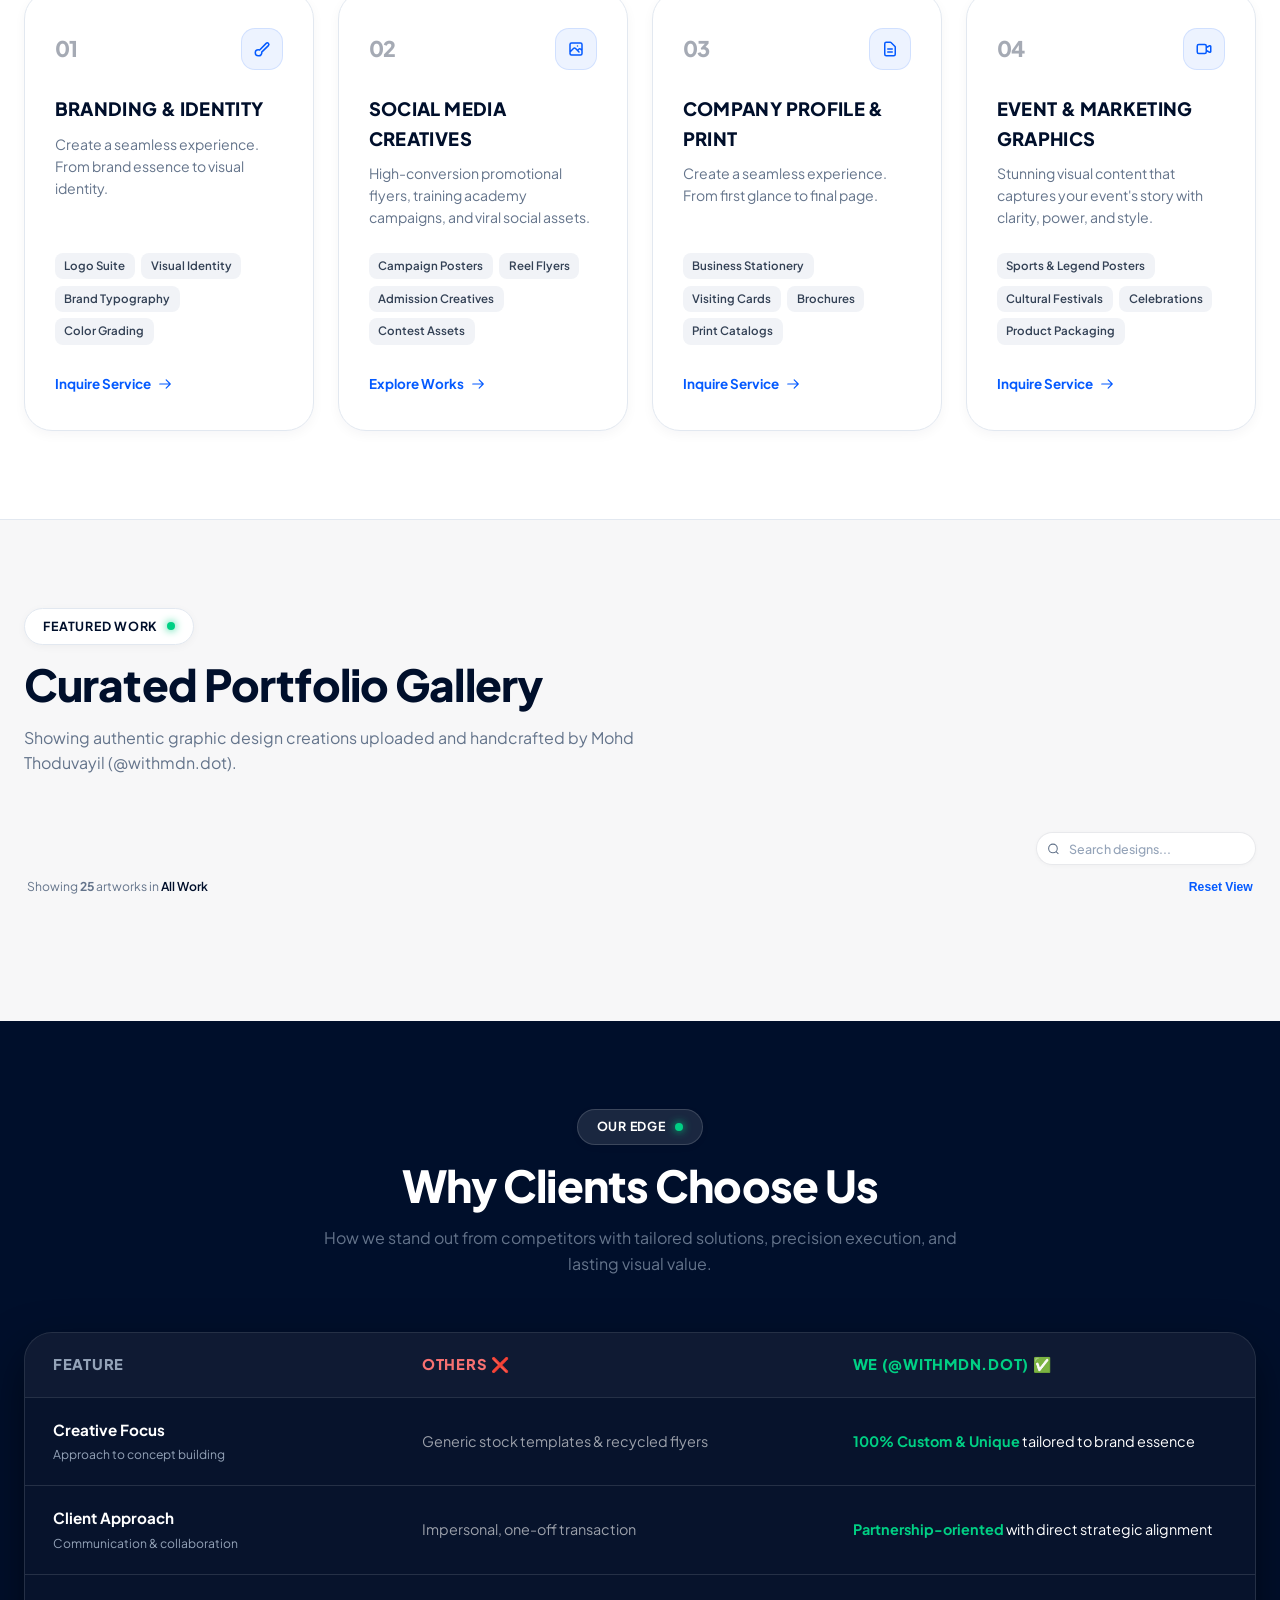
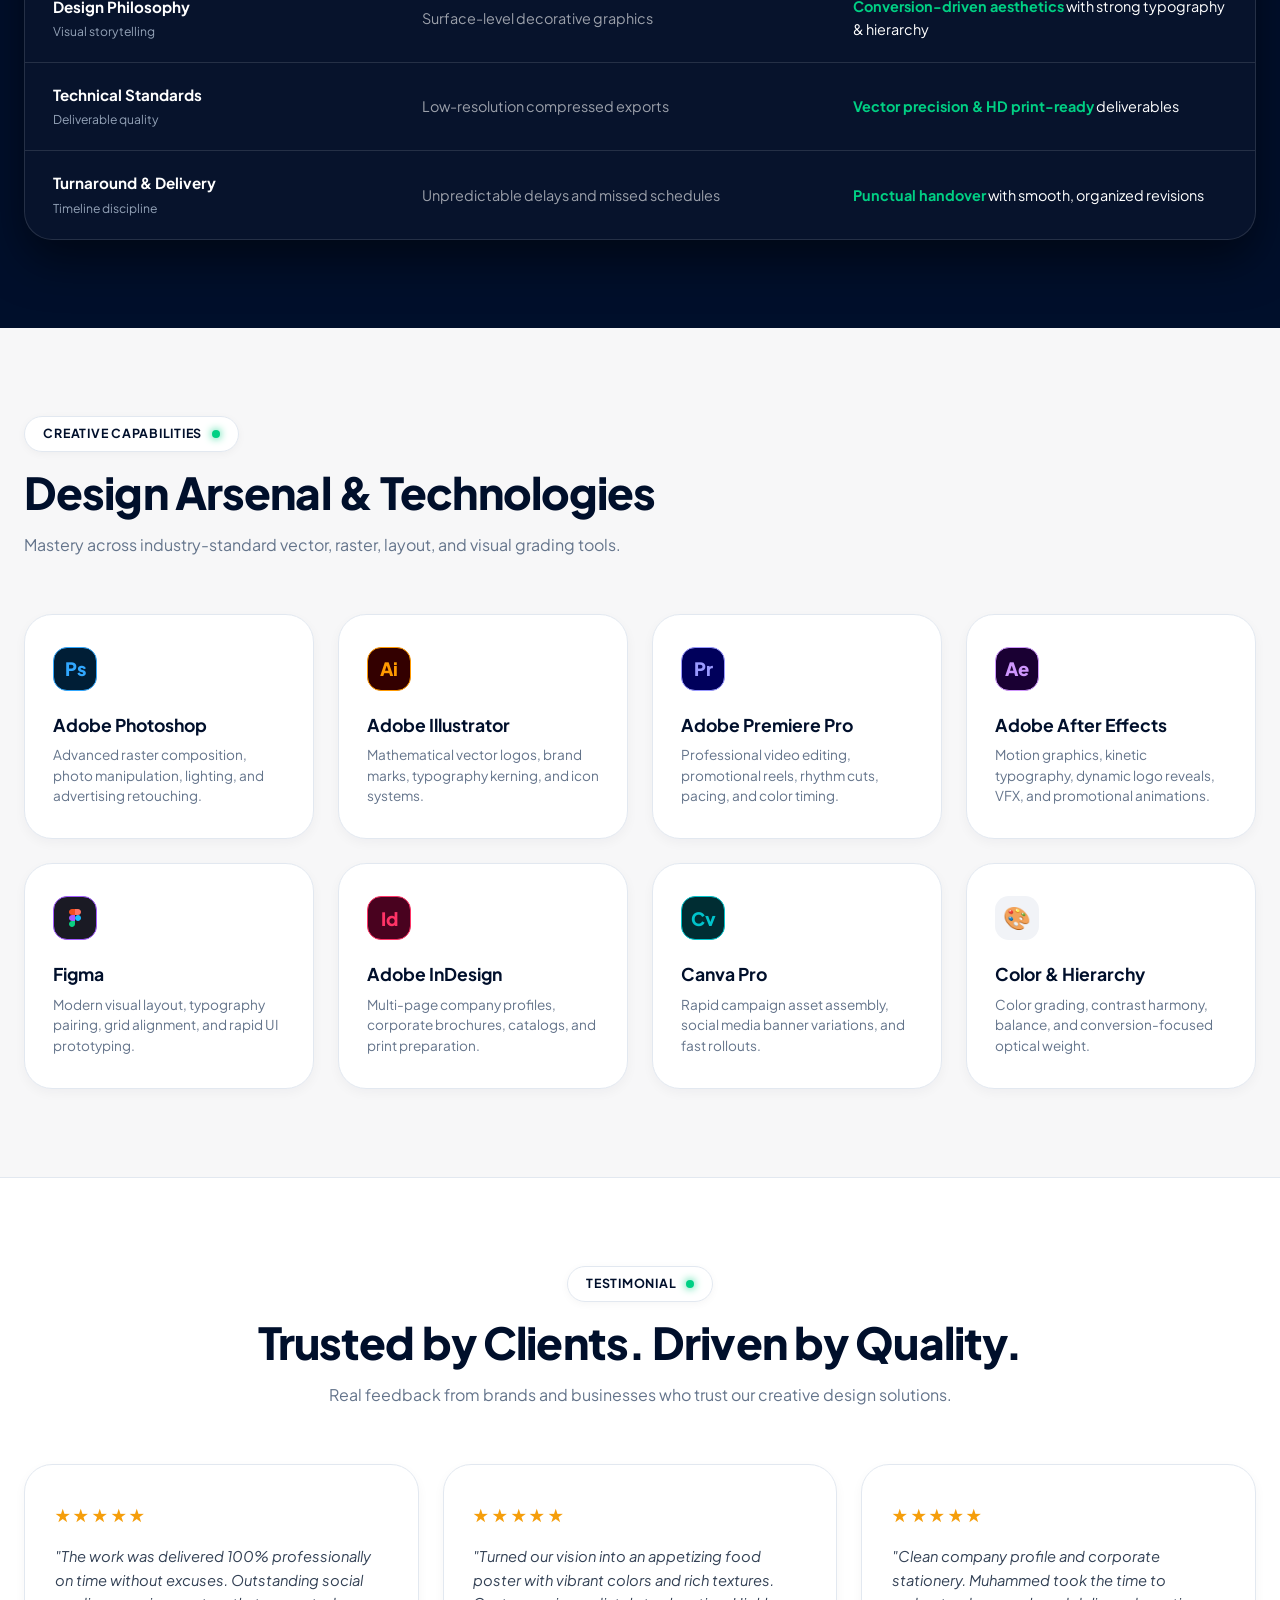
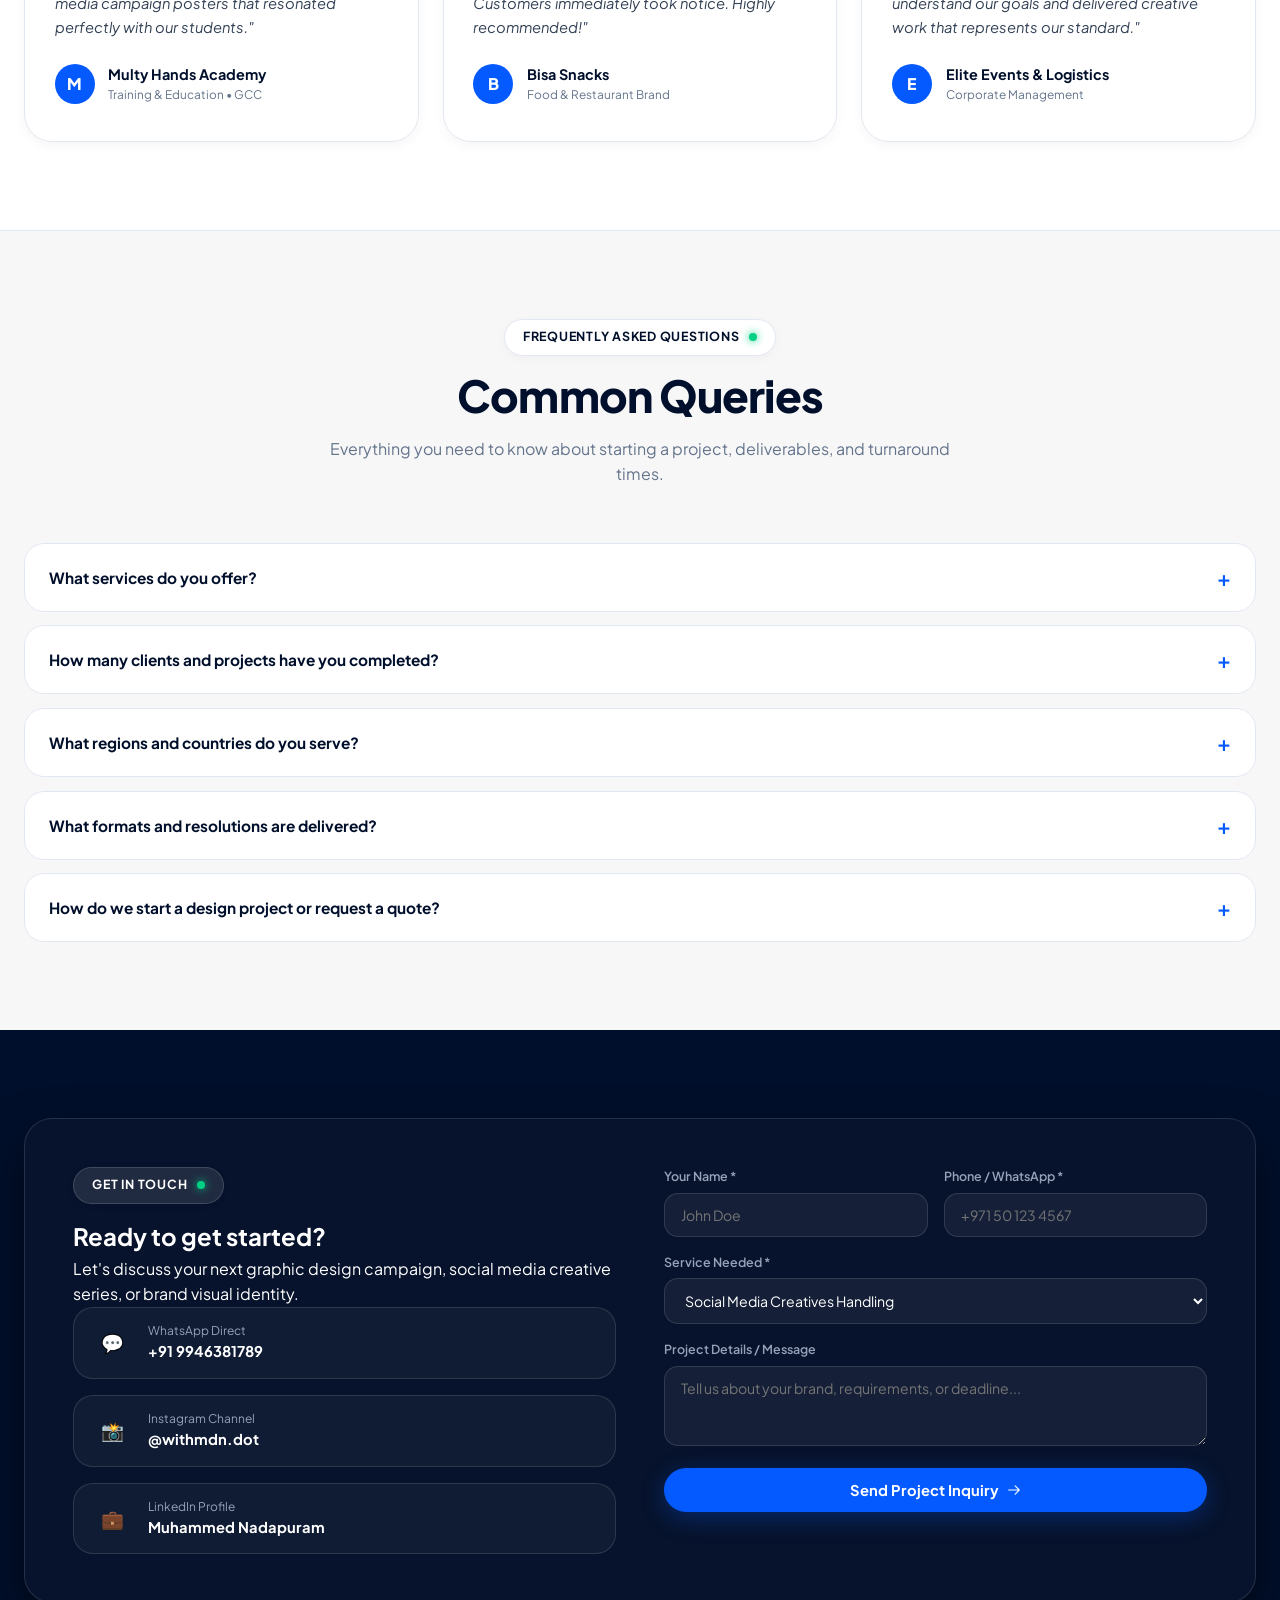
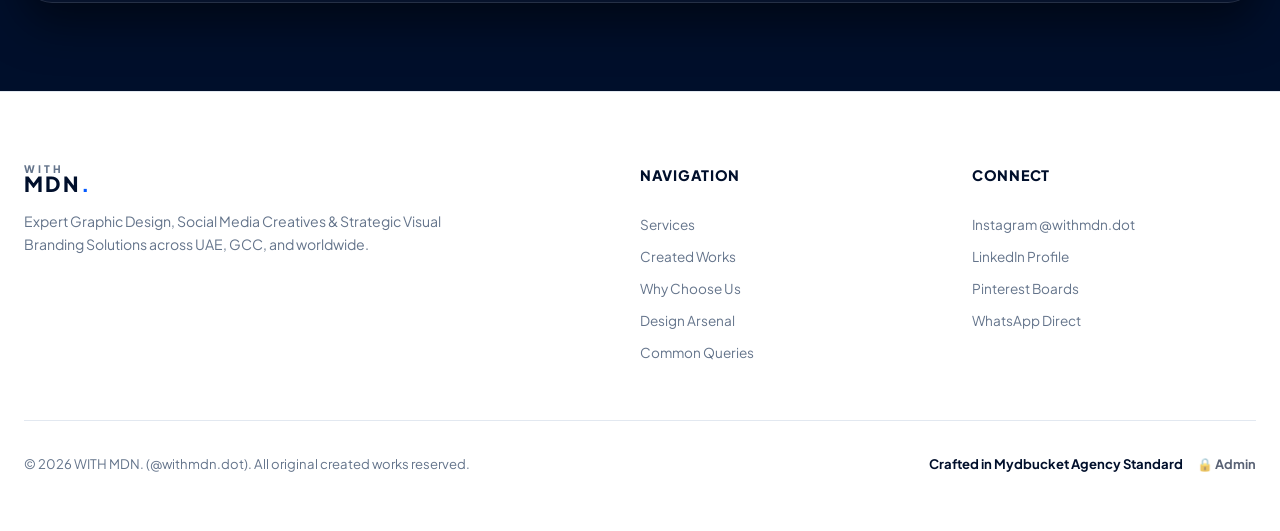
==== commit 73b40a46: "revert: Undo recent changes and restore previous approved hero & showcase layout" ====
--- a/index.html
+++ b/index.html
@@ -17,13 +17,13 @@
   <!-- Favicon -->
   <link rel="icon" href="data:image/svg+xml,<svg xmlns='http://www.w3.org/2000/svg' viewBox='0 0 100 100'><text y='.9em' font-size='90'>🎨</text></svg>" />
 
-  <!-- Google Fonts: Plus Jakarta Sans, Outfit & Playfair Display -->
+  <!-- Google Fonts: Plus Jakarta Sans & Outfit (Mydbucket Typography System) -->
   <link rel="preconnect" href="https://fonts.googleapis.com">
   <link rel="preconnect" href="https://fonts.gstatic.com" crossorigin>
-  <link href="https://fonts.googleapis.com/css2?family=Outfit:wght@300;400;500;600;700;800;900&family=Playfair+Display:ital,wght@0,600;0,700;0,800;1,600;1,700&family=Plus+Jakarta+Sans:wght@400;500;600;700;800&display=swap" rel="stylesheet">
+  <link href="https://fonts.googleapis.com/css2?family=Outfit:wght@300;400;500;600;700;800;900&family=Plus+Jakarta+Sans:wght@400;500;600;700;800&display=swap" rel="stylesheet">
 
   <!-- Core Stylesheet -->
-  <link rel="stylesheet" href="style.css?v=25" />
+  <link rel="stylesheet" href="style.css?v=26" />
 </head>
 <body class="bg-agency text-agency antialiased">
 
@@ -41,7 +41,6 @@
 
       <!-- Navigation Links -->
       <nav class="agency-nav-menu" aria-label="Main Navigation">
-        <a href="#hero-featured" class="agency-nav-link">Featured</a>
         <a href="#services" class="agency-nav-link">Services</a>
         <a href="#showcase" class="agency-nav-link">Projects</a>
         <a href="#why-choose-us" class="agency-nav-link">Why Us</a>
@@ -130,117 +129,57 @@
         </div>
       </div>
 
-      <!-- Featured Hero 3D Showcase: Isometric Phone & Floating Creative Cards (Reference Match) -->
-      <div id="hero-featured" class="hero-smd-showcase" aria-label="Featured Creative Works 3D Showcase">
-        <div class="smd-stage-3d">
+      <!-- Interactive 3D Fanned-Out Showcase Deck -->
+      <div class="hero-deck-showcase" aria-label="Featured Creative Works Deck">
+        <div class="deck-cards-track">
           
-          <!-- Crimson Glow & Stipple Aura -->
-          <div class="smd-crimson-aura" aria-hidden="true"></div>
-          
-          <!-- Realistic 3D Phone Mockup -->
-          <div class="smd-phone-device" onclick="openLightboxById(1)" title="Click to inspect featured creative in Lightbox">
-            <!-- Dynamic Island -->
-            <div class="smd-phone-island">
-              <span class="smd-island-camera"></span>
-            </div>
-            
-            <div class="smd-phone-screen">
-              <!-- Screen Status bar -->
-              <div class="smd-screen-status">
-                <span class="smd-status-time">9:41</span>
-                <div class="smd-status-icons">
-                  <svg class="smd-status-svg" viewBox="0 0 24 24" fill="currentColor"><path d="M12 21.35l-1.45-1.32C5.4 15.36 2 12.28 2 8.5 2 5.42 4.42 3 7.5 3c1.74 0 3.41.81 4.5 2.09C13.09 3.81 14.76 3 16.5 3 19.58 3 22 5.42 22 8.5c0 3.78-3.4 6.86-8.55 11.54L12 21.35z"/></svg>
-                  <svg class="smd-status-svg" viewBox="0 0 24 24" fill="none" stroke="currentColor" stroke-width="2"><path d="M2.01 21L23 12 2.01 3 2 10l15 2-15 2z"/></svg>
-                </div>
-              </div>
-
-              <!-- Instagram Style Header -->
-              <div class="smd-app-header">
-                <span class="smd-app-brand">For you <svg viewBox="0 0 24 24" fill="none" stroke="currentColor" stroke-width="2.5"><path d="m6 9 6 6 6-6"/></svg></span>
-                <span class="smd-app-handle">@withmdn.dot</span>
-              </div>
-
-              <!-- Stories Highlights Carousel -->
-              <div class="smd-stories-row">
-                <div class="smd-story-item">
-                  <div class="smd-story-avatar smd-story-add">
-                    <img src="assets/images/multy_hands_gcc_office_admin.jpg" alt="Your Story" />
-                    <span class="smd-story-plus">+</span>
-                  </div>
-                  <span class="smd-story-label">Your story</span>
-                </div>
-                <div class="smd-story-item">
-                  <div class="smd-story-avatar smd-gradient-ring">
-                    <img src="assets/images/food_poster_bisa_snacks.png" alt="Food Branding" />
-                  </div>
-                  <span class="smd-story-label">branding</span>
-                </div>
-                <div class="smd-story-item">
-                  <div class="smd-story-avatar smd-gradient-ring">
-                    <img src="assets/images/social-media-flyer_created_1.jpg" alt="Campaigns" />
-                  </div>
-                  <span class="smd-story-label">campaigns</span>
-                </div>
-                <div class="smd-story-item">
-                  <div class="smd-story-avatar smd-gradient-ring">
-                    <img src="assets/images/multy_hands_janaseva_course.jpg" alt="Academy" />
-                  </div>
-                  <span class="smd-story-label">academy</span>
-                </div>
-              </div>
-
-              <!-- Feed Post Header -->
-              <div class="smd-post-user-row">
-                <img src="assets/images/multy_hands_gcc_office_admin.jpg" alt="Avatar" class="smd-user-avatar" />
-                <div class="smd-user-meta">
-                  <div class="smd-user-name">withmdn.dot <span class="smd-verified-check">✓</span></div>
-                  <div class="smd-user-sub">Visual Identity &amp; Creatives</div>
-                </div>
-              </div>
-
-              <!-- Primary Featured Post Artwork -->
-              <div class="smd-post-media">
-                <img src="assets/images/multy_hands_gcc_office_admin.jpg" alt="Featured GCC Office Admin Flyer" />
-                <div class="smd-post-tap-hint">
-                  <span>✦ Tap to View HD</span>
-                </div>
-              </div>
-
-              <!-- Post Action Bar -->
-              <div class="smd-post-bar">
-                <div class="smd-bar-left">
-                  <svg class="smd-action-icon smd-heart-active" viewBox="0 0 24 24" fill="#ef4444"><path d="M12 21.35l-1.45-1.32C5.4 15.36 2 12.28 2 8.5 2 5.42 4.42 3 7.5 3c1.74 0 3.41.81 4.5 2.09C13.09 3.81 14.76 3 16.5 3 19.58 3 22 5.42 22 8.5c0 3.78-3.4 6.86-8.55 11.54L12 21.35z"/></svg>
-                  <svg class="smd-action-icon" viewBox="0 0 24 24" fill="none" stroke="currentColor" stroke-width="2"><path d="M21 15a2 2 0 0 1-2 2H7l-4 4V5a2 2 0 0 1 2-2h14a2 2 0 0 1 2 2z"/></svg>
-                  <svg class="smd-action-icon" viewBox="0 0 24 24" fill="none" stroke="currentColor" stroke-width="2"><path d="M2.01 21L23 12 2.01 3 2 10l15 2-15 2z"/></svg>
-                </div>
-                <div class="smd-bar-right">
-                  <svg class="smd-action-icon" viewBox="0 0 24 24" fill="none" stroke="currentColor" stroke-width="2"><path d="M19 21l-7-5-7 5V5a2 2 0 0 1 2-2h10a2 2 0 0 1 2 2z"/></svg>
-                </div>
-              </div>
-            </div>
-          </div>
-
-          <!-- Floating 3D Artwork Card 1 (Top-Right / Tilted Marketing Creative) -->
-          <div class="smd-float-card smd-float-1" onclick="openLightboxById(16)" title="Social Media Management — Elite Events">
-            <div class="smd-float-inner">
-              <span class="smd-float-tag">CAMPAIGN DESIGN</span>
-              <img src="assets/images/marketing_created_12.jpg" alt="Marketing Design" loading="lazy" />
-            </div>
-          </div>
-
-          <!-- Floating 3D Artwork Card 2 (Mid-Right / Vibrant Food Creative) -->
-          <div class="smd-float-card smd-float-2" onclick="openLightboxById(4)" title="Bisa Snacks — Kozhi Ada">
-            <div class="smd-float-inner">
-              <span class="smd-float-tag smd-tag-gold">FOOD BRANDING</span>
-              <img src="assets/images/food_poster_bisa_snacks.png" alt="Food &amp; Restaurant" loading="lazy" />
-            </div>
-          </div>
-
-          <!-- Floating 3D Artwork Card 3 (Far-Right / Legend Flyer) -->
-          <div class="smd-float-card smd-float-3" onclick="openLightboxById(5)" title="Cristiano Ronaldo — Portugal Legend">
-            <div class="smd-float-inner">
-              <span class="smd-float-tag smd-tag-emerald">SPORTS &amp; LEGEND</span>
-              <img src="assets/images/social-media-flyer_created_1.jpg" alt="Cristiano Ronaldo" loading="lazy" />
+          <!-- Card 1: Diploma in GCC Office Administration & Professional Typing -->
+          <div class="deck-card deck-card-1" onclick="openLightboxById(1)" title="Diploma in GCC Office Administration &amp; Professional Typing">
+            <div class="deck-card-top bg-pastel-blue">
+              <img src="assets/images/multy_hands_gcc_office_admin.jpg" alt="Diploma in GCC Office Administration" loading="lazy" />
+            </div>
+            <div class="deck-card-bottom">
+              <span class="deck-card-title">Diploma in GCC Admin</span>
+            </div>
+          </div>
+
+          <!-- Card 2: Bisa Snacks — Kozhi Ada Promotional Poster -->
+          <div class="deck-card deck-card-2" onclick="openLightboxById(4)" title="Bisa Snacks — Kozhi Ada Promotional Poster">
+            <div class="deck-card-top bg-pastel-yellow">
+              <img src="assets/images/food_poster_bisa_snacks.png" alt="Bisa Snacks — Kozhi Ada" loading="lazy" />
+            </div>
+            <div class="deck-card-bottom">
+              <span class="deck-card-title">Bisa Snacks — Kozhi Ada</span>
+            </div>
+          </div>
+
+          <!-- Card 3: Cristiano Ronaldo | Portugal Football Legend (Centerpiece) -->
+          <div class="deck-card deck-card-3" onclick="openLightboxById(5)" title="Cristiano Ronaldo | Portugal Football Legend">
+            <div class="deck-card-top bg-pastel-teal">
+              <img src="assets/images/social-media-flyer_created_1.jpg" alt="Cristiano Ronaldo | Portugal Legend" loading="lazy" />
+            </div>
+            <div class="deck-card-bottom">
+              <span class="deck-card-title">Cristiano Ronaldo — CR7</span>
+            </div>
+          </div>
+
+          <!-- Card 4: Janaseva Practical Training Course — Multy Hands Academy -->
+          <div class="deck-card deck-card-4" onclick="openLightboxById(2)" title="Janaseva Practical Training Course — Multy Hands Academy">
+            <div class="deck-card-top bg-pastel-purple">
+              <img src="assets/images/multy_hands_janaseva_course.jpg" alt="Janaseva Practical Training Course" loading="lazy" />
+            </div>
+            <div class="deck-card-bottom">
+              <span class="deck-card-title">Janaseva Practical Course</span>
+            </div>
+          </div>
+
+          <!-- Card 5: Eid Gah Festival Creative -->
+          <div class="deck-card deck-card-5" onclick="openLightboxById(8)" title="Eid Gah Festival Creative">
+            <div class="deck-card-top bg-pastel-rose">
+              <img src="assets/images/social-media-flyer_created_4.jpg" alt="Eid Gah Festival Creative" loading="lazy" />
+            </div>
+            <div class="deck-card-bottom">
+              <span class="deck-card-title">Eid Gah Festival Creative</span>
             </div>
           </div>
 
@@ -358,8 +297,8 @@
             <span class="deliverable-tag">Admission Creatives</span>
             <span class="deliverable-tag">Contest Assets</span>
           </div>
-          <a href="#hero-featured" class="service-link">
-            <span>Featured 3D Showcase</span>
+          <a href="#showcase" class="service-link">
+            <span>Explore Works</span>
             <svg class="icon-xs" fill="none" stroke="currentColor" viewBox="0 0 24 24"><path stroke-linecap="round" stroke-linejoin="round" stroke-width="2" d="M14 5l7 7m0 0l-7 7m7-7H3"/></svg>
           </a>
         </div>
--- a/style.css
+++ b/style.css
@@ -481,17 +481,9 @@
   margin-top: 0.25rem;
 }
 
-.hero-smd-showcase {
-  width: 100%;
-  max-width: 960px;
-  margin: 1.75rem auto 0;
-  display: flex;
-  align-items: center;
-  justify-content: center;
-  position: relative;
-  z-index: 2;
-}
-
+/* ==========================================================================
+   Hero Interactive 3D Fanned-Out Card Deck (Reference Match)
+   ========================================================================== */
 .hero-deck-showcase {
   width: 100%;
   max-width: 1080px;
@@ -942,722 +934,6 @@
 
 .service-link:hover {
   transform: translateX(4px);
-}
-
-/* ==========================================================================
-   3.5 Dedicated Social Media Design Showcase Feature (Reference Match)
-   ========================================================================== */
-.smd-spotlight-section {
-  position: relative;
-  padding: 5.5rem 0 6rem;
-  background: linear-gradient(180deg, #ffffff 0%, #fafafb 50%, #f4f5f8 100%);
-  border-top: 1px solid rgba(0, 15, 43, 0.06);
-  border-bottom: 1px solid rgba(0, 15, 43, 0.06);
-  overflow: hidden;
-}
-
-/* Subtle architectural grid pattern background */
-.smd-spotlight-section::before {
-  content: '';
-  position: absolute;
-  inset: 0;
-  background-image: 
-    radial-gradient(rgba(122, 12, 12, 0.04) 1px, transparent 1px),
-    linear-gradient(to right, rgba(0, 15, 43, 0.02) 1px, transparent 1px),
-    linear-gradient(to bottom, rgba(0, 15, 43, 0.02) 1px, transparent 1px);
-  background-size: 32px 32px, 96px 96px, 96px 96px;
-  pointer-events: none;
-  opacity: 0.8;
-}
-
-.smd-container {
-  display: flex;
-  align-items: center;
-  justify-content: space-between;
-  gap: 3.5rem;
-  position: relative;
-  z-index: 2;
-}
-
-.smd-content-col {
-  flex: 1 1 45%;
-  max-width: 540px;
-}
-
-.smd-badge-wrap {
-  margin-bottom: 1.25rem;
-}
-
-.smd-badge {
-  display: inline-flex;
-  align-items: center;
-  gap: 0.45rem;
-  padding: 0.3rem 0.85rem;
-  background: rgba(122, 12, 12, 0.07);
-  border: 1px solid rgba(122, 12, 12, 0.15);
-  border-radius: var(--radius-full);
-  color: #7A0C0C;
-  font-family: var(--font-display);
-  font-size: 0.75rem;
-  font-weight: 700;
-  text-transform: uppercase;
-  letter-spacing: 0.06em;
-}
-
-.smd-badge-pulse {
-  width: 6px;
-  height: 6px;
-  border-radius: 50%;
-  background: #7A0C0C;
-  box-shadow: 0 0 6px rgba(122, 12, 12, 0.6);
-  animation: pulseEmerald 2s infinite ease-in-out;
-}
-
-.smd-headline {
-  margin: 0;
-  line-height: 0.98;
-}
-
-.smd-headline-main {
-  display: block;
-  font-family: var(--font-display);
-  font-size: clamp(2.5rem, 4.8vw, 4.2rem);
-  font-weight: 800;
-  color: #7A0C0C;
-  letter-spacing: -0.025em;
-  line-height: 1.05;
-}
-
-.smd-headline-serif {
-  display: block;
-  font-family: 'Playfair Display', Georgia, serif;
-  font-size: clamp(3rem, 5.8vw, 5rem);
-  font-weight: 700;
-  font-style: normal;
-  color: #7A0C0C;
-  letter-spacing: -0.015em;
-  line-height: 0.98;
-  margin-top: 0.15rem;
-}
-
-.smd-description {
-  font-size: 1.05rem;
-  line-height: 1.65;
-  color: #475569;
-  margin: 1.75rem 0 2rem;
-  font-weight: 450;
-  max-width: 480px;
-}
-
-.smd-pills-row {
-  display: flex;
-  flex-wrap: wrap;
-  gap: 0.5rem;
-  margin-bottom: 2.25rem;
-}
-
-.smd-pill {
-  display: inline-flex;
-  align-items: center;
-  gap: 0.45rem;
-  padding: 0.35rem 0.85rem;
-  border-radius: var(--radius-full);
-  background: #ffffff;
-  border: 1px solid rgba(0, 15, 43, 0.08);
-  box-shadow: 0 2px 6px rgba(0, 15, 43, 0.03);
-  font-size: 0.78rem;
-  font-weight: 600;
-  color: var(--text-sub);
-}
-
-.smd-pill-dot {
-  width: 5px;
-  height: 5px;
-  border-radius: 50%;
-  background: #7A0C0C;
-}
-
-.smd-actions {
-  display: flex;
-  align-items: center;
-  gap: 1rem;
-  flex-wrap: wrap;
-}
-
-.smd-btn-primary {
-  display: inline-flex;
-  align-items: center;
-  gap: 0.5rem;
-  padding: 0.75rem 1.65rem;
-  border-radius: var(--radius-full);
-  background: #7A0C0C;
-  color: #ffffff;
-  font-family: var(--font-display);
-  font-size: 0.88rem;
-  font-weight: 700;
-  text-decoration: none;
-  box-shadow: 0 8px 20px rgba(122, 12, 12, 0.28);
-  transition: all 0.25s cubic-bezier(0.4, 0, 0.2, 1);
-}
-
-.smd-btn-primary:hover {
-  background: #5e0808;
-  transform: translateY(-2px);
-  box-shadow: 0 12px 28px rgba(122, 12, 12, 0.36);
-}
-
-.smd-btn-outline {
-  display: inline-flex;
-  align-items: center;
-  gap: 0.5rem;
-  padding: 0.75rem 1.45rem;
-  border-radius: var(--radius-full);
-  background: #ffffff;
-  color: #7A0C0C;
-  border: 1.5px solid rgba(122, 12, 12, 0.25);
-  font-family: var(--font-display);
-  font-size: 0.88rem;
-  font-weight: 700;
-  text-decoration: none;
-  box-shadow: 0 2px 8px rgba(0, 15, 43, 0.04);
-  transition: all 0.25s cubic-bezier(0.4, 0, 0.2, 1);
-}
-
-.smd-btn-outline:hover {
-  background: rgba(122, 12, 12, 0.04);
-  border-color: #7A0C0C;
-  transform: translateY(-2px);
-}
-
-/* Right Column: 3D Isometric Stage */
-.smd-visual-col {
-  flex: 1 1 55%;
-  position: relative;
-  display: flex;
-  align-items: center;
-  justify-content: center;
-}
-
-.smd-stage-3d {
-  position: relative;
-  width: 100%;
-  max-width: 580px;
-  height: 540px;
-  perspective: 1400px;
-  perspective-origin: center center;
-  display: flex;
-  align-items: center;
-  justify-content: center;
-}
-
-/* Crimson Aura with Stipple Glow */
-.smd-crimson-aura {
-  position: absolute;
-  width: 360px;
-  height: 360px;
-  border-radius: 50%;
-  background: radial-gradient(circle, rgba(122, 12, 12, 0.42) 0%, rgba(122, 12, 12, 0.14) 50%, transparent 75%);
-  filter: blur(40px);
-  transform: translate(-35px, 20px);
-  z-index: 1;
-  pointer-events: none;
-}
-
-/* 3D Isometric Smartphone */
-.smd-phone-device {
-  width: 255px;
-  height: 500px;
-  background: #0f172a;
-  border-radius: 42px;
-  border: 4px solid #1e293b;
-  box-shadow: 
-    -25px 35px 70px rgba(0, 15, 43, 0.26),
-    0 0 0 1px rgba(255, 255, 255, 0.12) inset,
-    -12px 18px 40px rgba(122, 12, 12, 0.22);
-  transform: rotateY(-18deg) rotateX(10deg) rotateZ(-4deg);
-  transition: transform 0.5s cubic-bezier(0.34, 1.56, 0.64, 1), box-shadow 0.4s ease;
-  position: relative;
-  z-index: 3;
-  overflow: hidden;
-  cursor: pointer;
-  user-select: none;
-}
-
-.smd-phone-device:hover {
-  transform: rotateY(-10deg) rotateX(5deg) rotateZ(-2deg) scale(1.03);
-  box-shadow: 
-    -30px 45px 85px rgba(0, 15, 43, 0.32),
-    0 0 0 1px rgba(255, 255, 255, 0.2) inset,
-    -16px 24px 50px rgba(122, 12, 12, 0.3);
-}
-
-.smd-phone-island {
-  position: absolute;
-  top: 10px;
-  left: 50%;
-  transform: translateX(-50%);
-  width: 78px;
-  height: 20px;
-  background: #000000;
-  border-radius: 20px;
-  z-index: 10;
-  display: flex;
-  align-items: center;
-  justify-content: flex-end;
-  padding-right: 12px;
-}
-
-.smd-island-camera {
-  width: 7px;
-  height: 7px;
-  border-radius: 50%;
-  background: #111e38;
-  border: 1px solid #1e293b;
-}
-
-.smd-phone-screen {
-  width: 100%;
-  height: 100%;
-  background: #ffffff;
-  display: flex;
-  flex-direction: column;
-  padding-top: 10px;
-}
-
-.smd-screen-status {
-  display: flex;
-  justify-content: space-between;
-  align-items: center;
-  padding: 0 16px 4px;
-  font-size: 0.7rem;
-  font-weight: 700;
-  color: #0f172a;
-}
-
-.smd-status-icons {
-  display: flex;
-  align-items: center;
-  gap: 6px;
-}
-
-.smd-status-svg {
-  width: 12px;
-  height: 12px;
-}
-
-.smd-app-header {
-  display: flex;
-  align-items: center;
-  justify-content: space-between;
-  padding: 4px 14px 8px;
-  border-bottom: 1px solid rgba(0, 15, 43, 0.05);
-}
-
-.smd-app-brand {
-  font-family: var(--font-display);
-  font-size: 0.88rem;
-  font-weight: 800;
-  color: #0f172a;
-  display: flex;
-  align-items: center;
-  gap: 3px;
-}
-
-.smd-app-brand svg {
-  width: 13px;
-  height: 13px;
-}
-
-.smd-app-handle {
-  font-size: 0.68rem;
-  font-weight: 700;
-  color: #7A0C0C;
-  background: rgba(122, 12, 12, 0.08);
-  padding: 2px 6px;
-  border-radius: 9999px;
-}
-
-.smd-stories-row {
-  display: flex;
-  align-items: center;
-  gap: 10px;
-  padding: 8px 12px;
-  border-bottom: 1px solid rgba(0, 15, 43, 0.05);
-  overflow-x: hidden;
-}
-
-.smd-story-item {
-  display: flex;
-  flex-direction: column;
-  align-items: center;
-  gap: 3px;
-  flex-shrink: 0;
-}
-
-.smd-story-avatar {
-  width: 44px;
-  height: 44px;
-  border-radius: 50%;
-  padding: 2px;
-  position: relative;
-}
-
-.smd-story-avatar img {
-  width: 100%;
-  height: 100%;
-  border-radius: 50%;
-  object-fit: cover;
-}
-
-.smd-story-add {
-  border: 1.5px solid #cbd5e1;
-}
-
-.smd-story-plus {
-  position: absolute;
-  bottom: 0;
-  right: 0;
-  width: 14px;
-  height: 14px;
-  border-radius: 50%;
-  background: #7A0C0C;
-  color: #ffffff;
-  font-size: 0.65rem;
-  font-weight: 800;
-  display: flex;
-  align-items: center;
-  justify-content: center;
-  border: 1.5px solid #ffffff;
-}
-
-.smd-gradient-ring {
-  background: linear-gradient(45deg, #7A0C0C 0%, #dc2626 50%, #f59e0b 100%);
-}
-
-.smd-gradient-ring img {
-  border: 1.5px solid #ffffff;
-}
-
-.smd-story-label {
-  font-size: 0.58rem;
-  color: #64748b;
-  max-width: 44px;
-  overflow: hidden;
-  text-overflow: ellipsis;
-  white-space: nowrap;
-}
-
-.smd-post-user-row {
-  display: flex;
-  align-items: center;
-  gap: 8px;
-  padding: 6px 12px;
-}
-
-.smd-user-avatar {
-  width: 28px;
-  height: 28px;
-  border-radius: 50%;
-  object-fit: cover;
-  border: 1px solid rgba(0, 15, 43, 0.1);
-}
-
-.smd-user-meta {
-  line-height: 1.2;
-}
-
-.smd-user-name {
-  font-family: var(--font-display);
-  font-size: 0.72rem;
-  font-weight: 800;
-  color: #0f172a;
-  display: flex;
-  align-items: center;
-  gap: 4px;
-}
-
-.smd-verified-check {
-  display: inline-flex;
-  align-items: center;
-  justify-content: center;
-  width: 11px;
-  height: 11px;
-  border-radius: 50%;
-  background: #045aff;
-  color: #ffffff;
-  font-size: 0.55rem;
-  font-weight: 800;
-}
-
-.smd-user-sub {
-  font-size: 0.58rem;
-  color: #94a3b8;
-}
-
-.smd-post-media {
-  position: relative;
-  width: 100%;
-  height: 235px;
-  background: #000F2B;
-  overflow: hidden;
-}
-
-.smd-post-media img {
-  width: 100%;
-  height: 100%;
-  object-fit: cover;
-}
-
-.smd-post-tap-hint {
-  position: absolute;
-  bottom: 8px;
-  left: 50%;
-  transform: translateX(-50%);
-  background: rgba(0, 15, 43, 0.75);
-  backdrop-filter: blur(8px);
-  padding: 3px 10px;
-  border-radius: 9999px;
-  color: #ffffff;
-  font-size: 0.6rem;
-  font-weight: 700;
-  letter-spacing: 0.02em;
-  white-space: nowrap;
-  pointer-events: none;
-}
-
-.smd-post-bar {
-  display: flex;
-  align-items: center;
-  justify-content: space-between;
-  padding: 8px 12px;
-}
-
-.smd-bar-left {
-  display: flex;
-  align-items: center;
-  gap: 12px;
-}
-
-.smd-action-icon {
-  width: 17px;
-  height: 17px;
-  color: #0f172a;
-}
-
-/* Floating 3D Artwork Cards */
-.smd-float-card {
-  position: absolute;
-  border-radius: 14px;
-  border: 2px solid #ffffff;
-  background: #ffffff;
-  box-shadow: 
-    -18px 25px 45px rgba(0, 15, 43, 0.18),
-    0 4px 10px rgba(0, 0, 0, 0.06);
-  cursor: pointer;
-  transition: all 0.4s cubic-bezier(0.34, 1.56, 0.64, 1);
-  overflow: hidden;
-  user-select: none;
-}
-
-.smd-float-inner {
-  position: relative;
-  width: 100%;
-  height: 100%;
-}
-
-.smd-float-inner img {
-  width: 100%;
-  height: 100%;
-  object-fit: cover;
-  display: block;
-}
-
-.smd-float-tag {
-  position: absolute;
-  top: 6px;
-  left: 6px;
-  z-index: 2;
-  font-size: 0.52rem;
-  font-weight: 800;
-  text-transform: uppercase;
-  letter-spacing: 0.04em;
-  padding: 2px 6px;
-  border-radius: 4px;
-  background: rgba(122, 12, 12, 0.92);
-  color: #ffffff;
-  backdrop-filter: blur(4px);
-  box-shadow: 0 2px 6px rgba(0, 0, 0, 0.15);
-}
-
-.smd-tag-gold {
-  background: rgba(217, 119, 6, 0.92);
-}
-
-.smd-tag-emerald {
-  background: rgba(5, 150, 105, 0.92);
-}
-
-/* Card 1: Top-Right Tilted */
-.smd-float-1 {
-  right: 4%;
-  top: 6%;
-  width: 165px;
-  height: 205px;
-  transform: rotateY(-22deg) rotateX(12deg) rotateZ(6deg) translateZ(50px);
-  z-index: 4;
-}
-
-.smd-float-1:hover {
-  transform: rotateY(-12deg) rotateX(6deg) rotateZ(3deg) translateZ(80px) scale(1.06);
-  box-shadow: -22px 35px 60px rgba(0, 15, 43, 0.25);
-}
-
-/* Card 2: Mid-Right Tilted */
-.smd-float-2 {
-  right: -2%;
-  top: 42%;
-  width: 148px;
-  height: 185px;
-  transform: rotateY(-18deg) rotateX(10deg) rotateZ(-5deg) translateZ(70px);
-  z-index: 5;
-}
-
-.smd-float-2:hover {
-  transform: rotateY(-8deg) rotateX(5deg) rotateZ(-2deg) translateZ(100px) scale(1.06);
-  box-shadow: -20px 30px 55px rgba(0, 15, 43, 0.22);
-}
-
-/* Card 3: Bottom-Right Tilted */
-.smd-float-3 {
-  right: 12%;
-  bottom: 4%;
-  width: 155px;
-  height: 195px;
-  transform: rotateY(-14deg) rotateX(8deg) rotateZ(8deg) translateZ(30px);
-  z-index: 2;
-}
-
-.smd-float-3:hover {
-  transform: rotateY(-6deg) rotateX(4deg) rotateZ(4deg) translateZ(60px) scale(1.06);
-  box-shadow: -18px 28px 50px rgba(0, 15, 43, 0.2);
-}
-
-/* Mobile & Tablet Responsiveness for Social Media Design Showcase */
-@media (max-width: 991px) {
-  .smd-container {
-    flex-direction: column;
-    text-align: center;
-    gap: 3rem;
-  }
-
-  .smd-content-col {
-    max-width: 100%;
-    display: flex;
-    flex-direction: column;
-    align-items: center;
-  }
-
-  .smd-description {
-    margin: 1.25rem auto 1.5rem;
-  }
-
-  .smd-pills-row {
-    justify-content: center;
-    margin-bottom: 1.75rem;
-  }
-
-  .smd-actions {
-    justify-content: center;
-  }
-
-  .smd-stage-3d {
-    height: 480px;
-    perspective: 1100px;
-  }
-
-  .smd-phone-device {
-    width: 220px;
-    height: 435px;
-    transform: rotateY(-14deg) rotateX(8deg) rotateZ(-3deg);
-  }
-
-  .smd-post-media {
-    height: 195px;
-  }
-
-  .smd-float-1 {
-    width: 135px;
-    height: 170px;
-    right: 2%;
-    top: 5%;
-  }
-
-  .smd-float-2 {
-    width: 125px;
-    height: 155px;
-    right: -2%;
-    top: 44%;
-  }
-
-  .smd-float-3 {
-    width: 130px;
-    height: 165px;
-    right: 8%;
-    bottom: 2%;
-  }
-}
-
-@media (max-width: 580px) {
-  .smd-spotlight-section {
-    padding: 3.5rem 0 4rem;
-  }
-
-  .smd-stage-3d {
-    height: 440px;
-    perspective: 900px;
-  }
-
-  .smd-crimson-aura {
-    width: 240px;
-    height: 240px;
-    filter: blur(30px);
-    transform: translate(-30px, 10px);
-  }
-
-  .smd-phone-device {
-    width: 205px;
-    height: 405px;
-    border-radius: 34px;
-    transform: translateX(-35px) rotateY(-12deg) rotateX(8deg) rotateZ(-3deg);
-  }
-
-  .smd-post-media {
-    height: 175px;
-  }
-
-  .smd-float-1 {
-    width: 105px;
-    height: 130px;
-    right: 4%;
-    top: 6%;
-    transform: rotateY(-18deg) rotateX(10deg) rotateZ(6deg) translateZ(40px);
-  }
-
-  .smd-float-2 {
-    width: 100px;
-    height: 125px;
-    right: 0%;
-    top: 40%;
-    transform: rotateY(-14deg) rotateX(8deg) rotateZ(-4deg) translateZ(50px);
-  }
-
-  .smd-float-3 {
-    width: 100px;
-    height: 125px;
-    right: 6%;
-    bottom: 6%;
-    transform: rotateY(-12deg) rotateX(6deg) rotateZ(6deg) translateZ(20px);
-  }
 }
 
 /* ==========================================================================
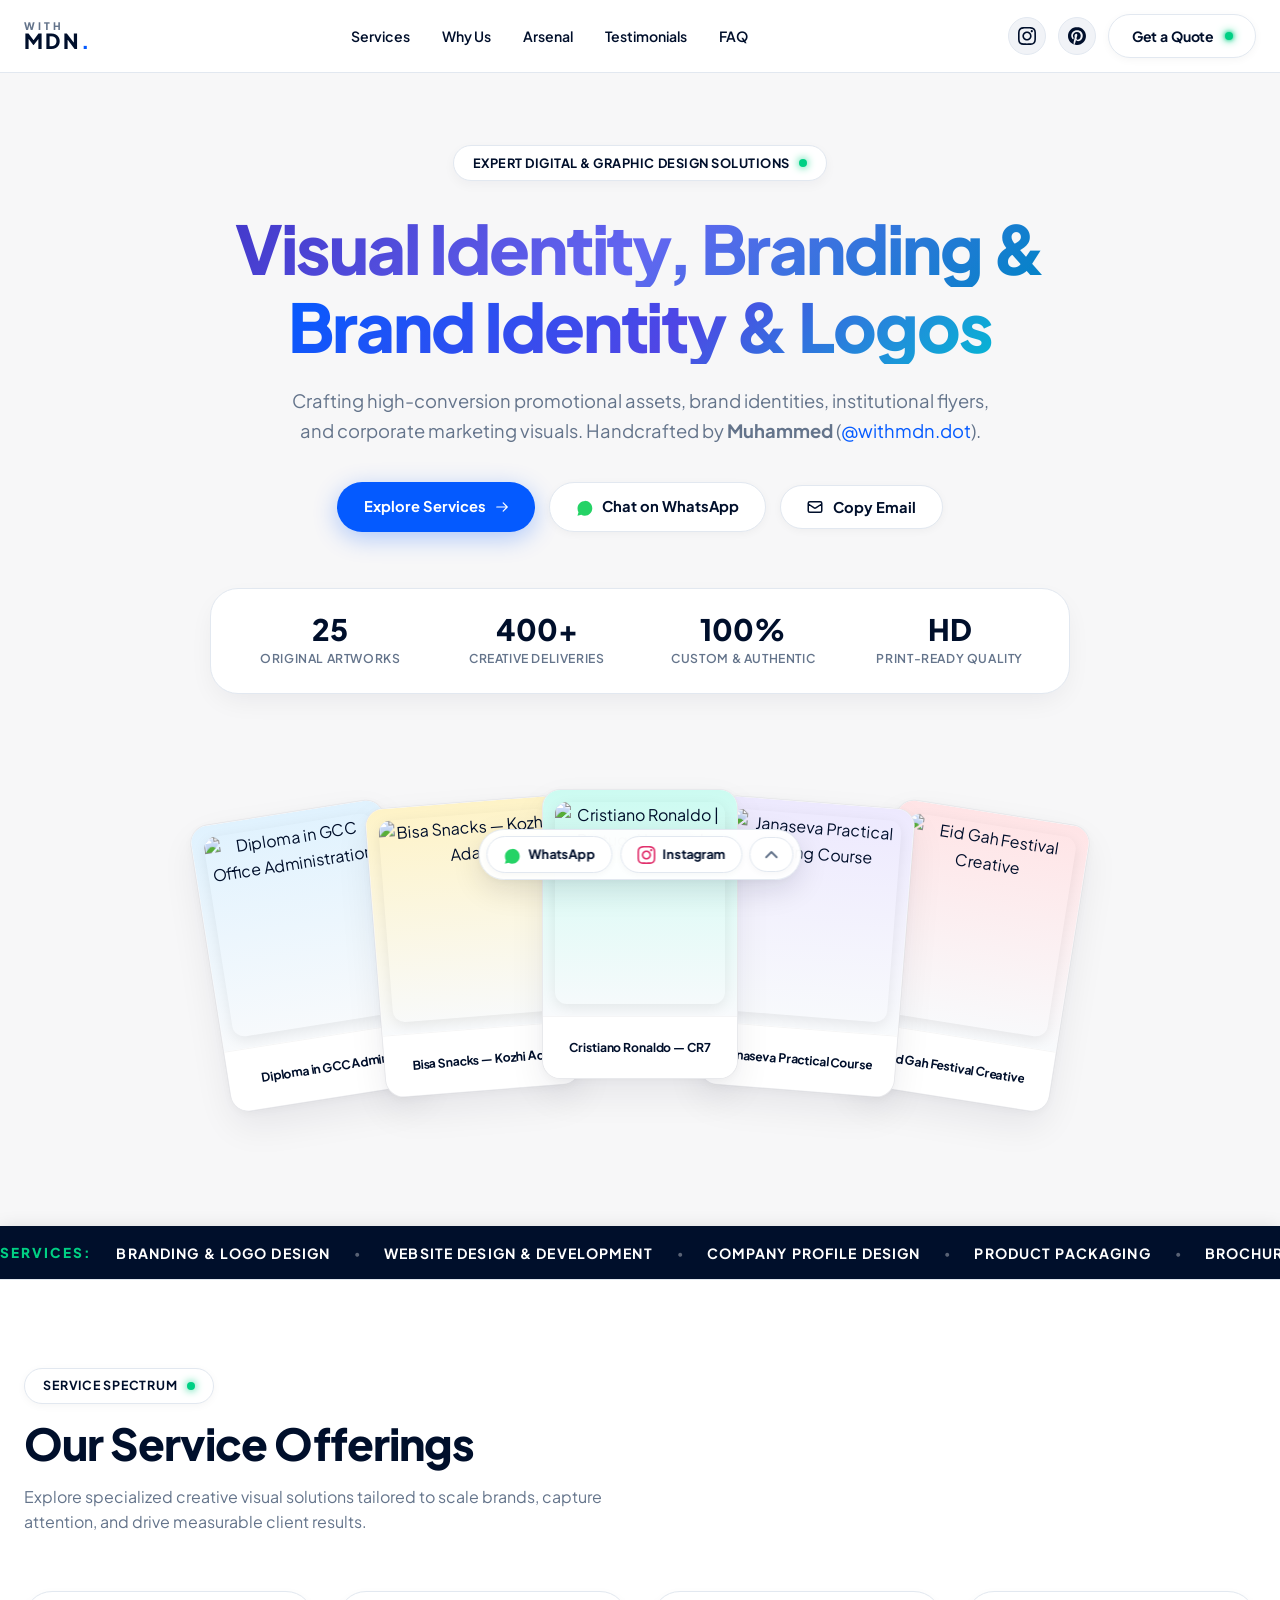
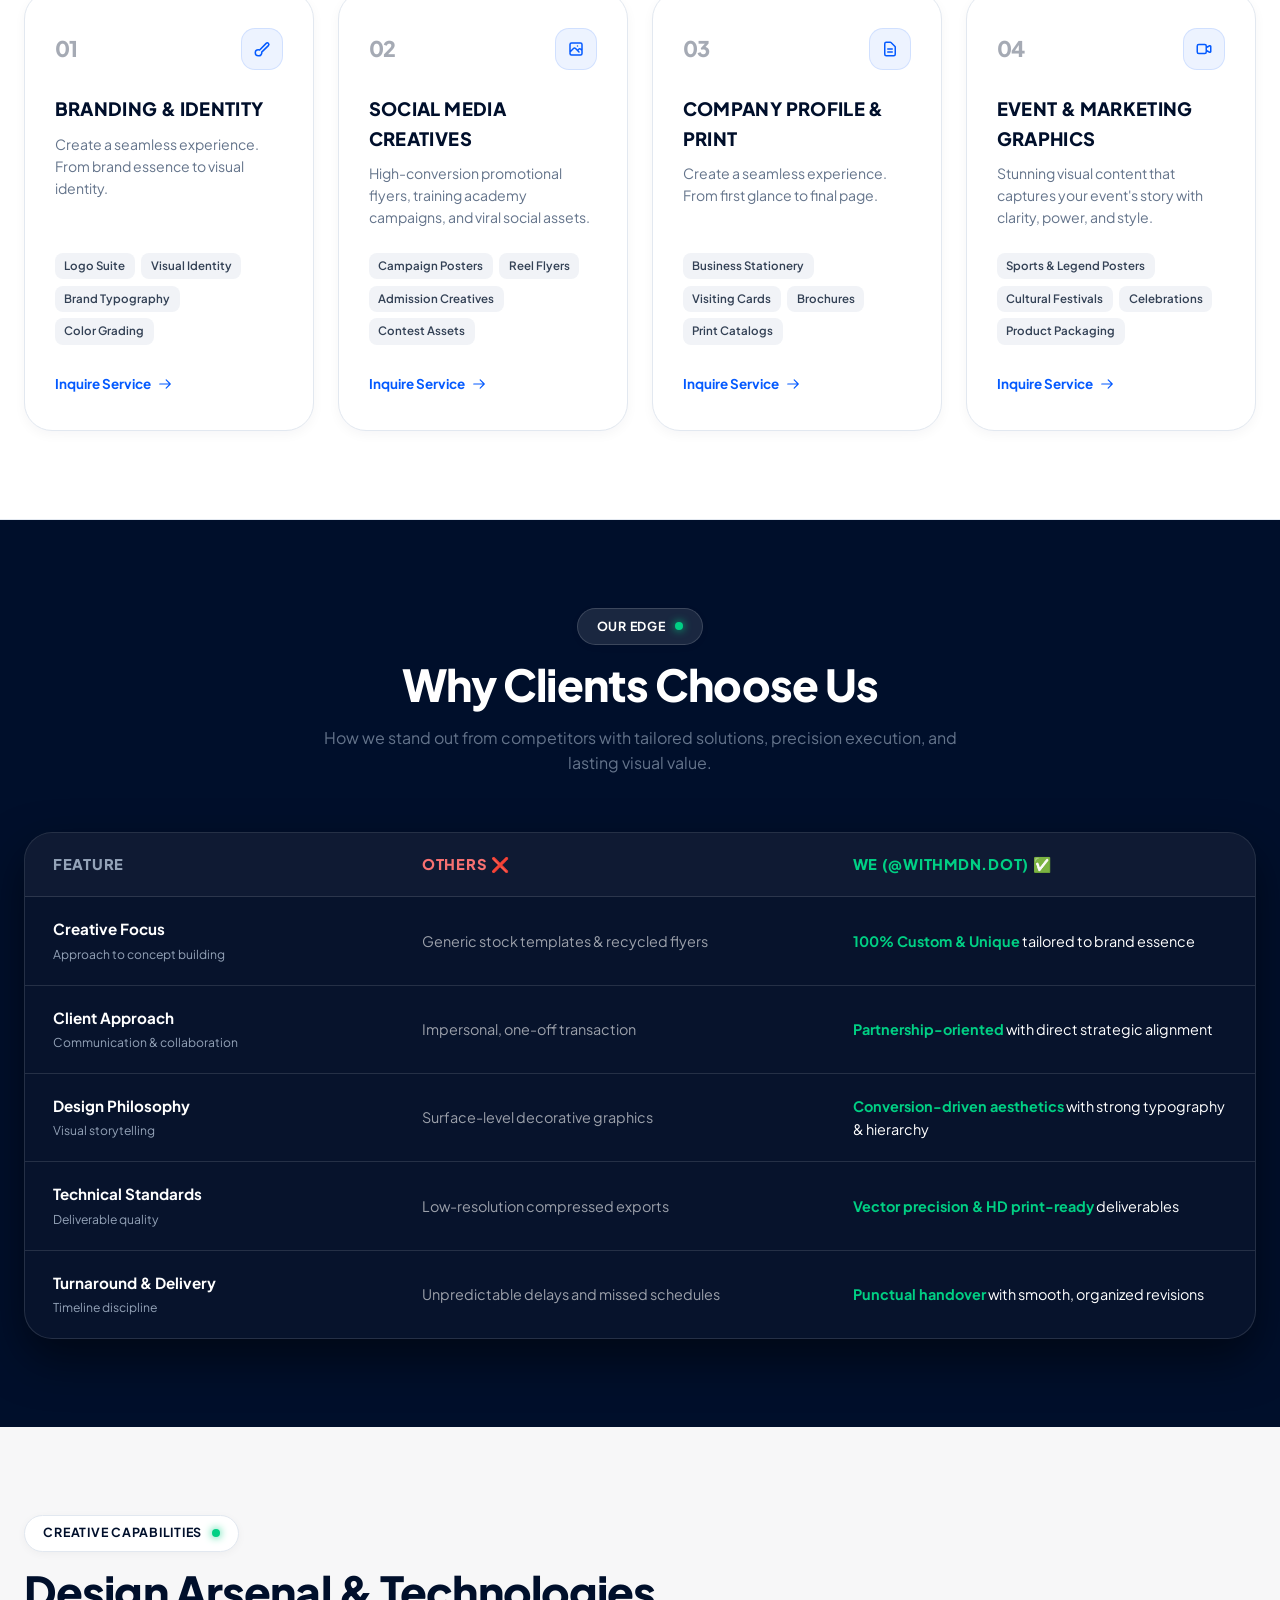
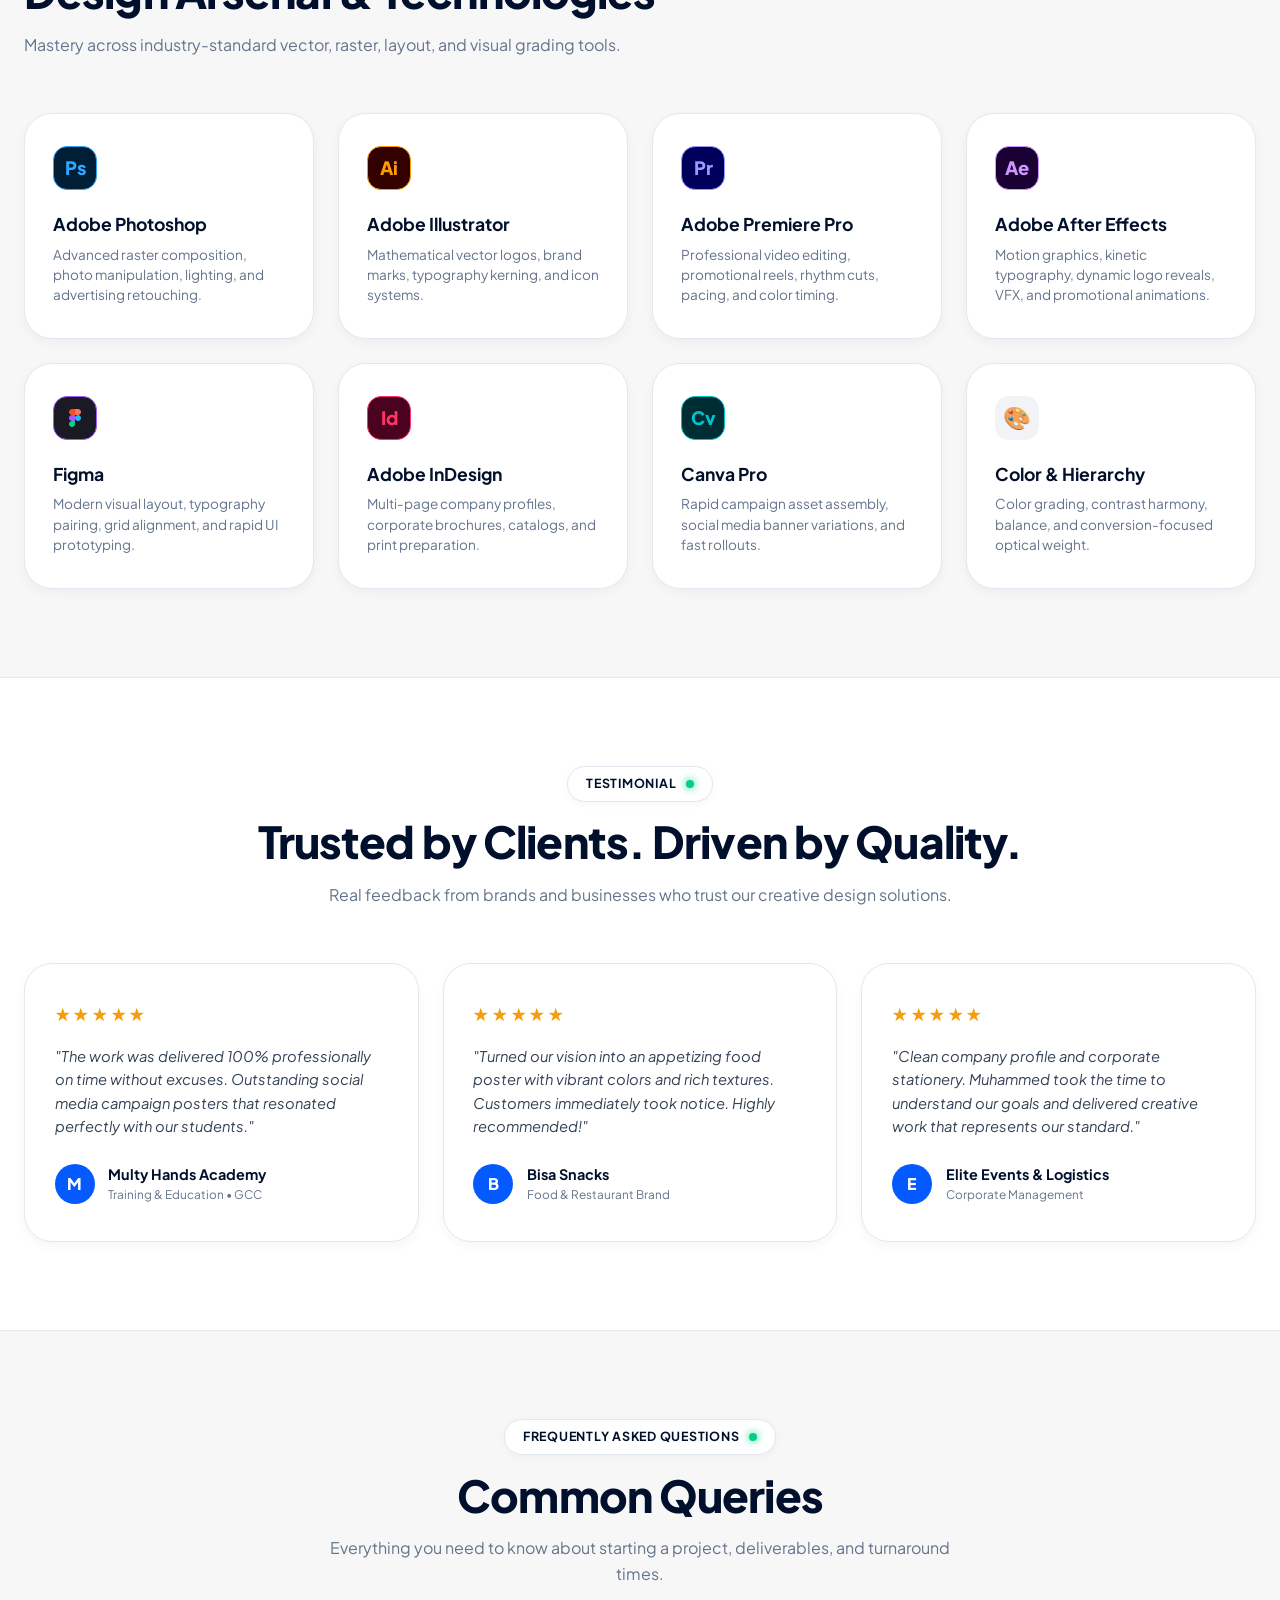
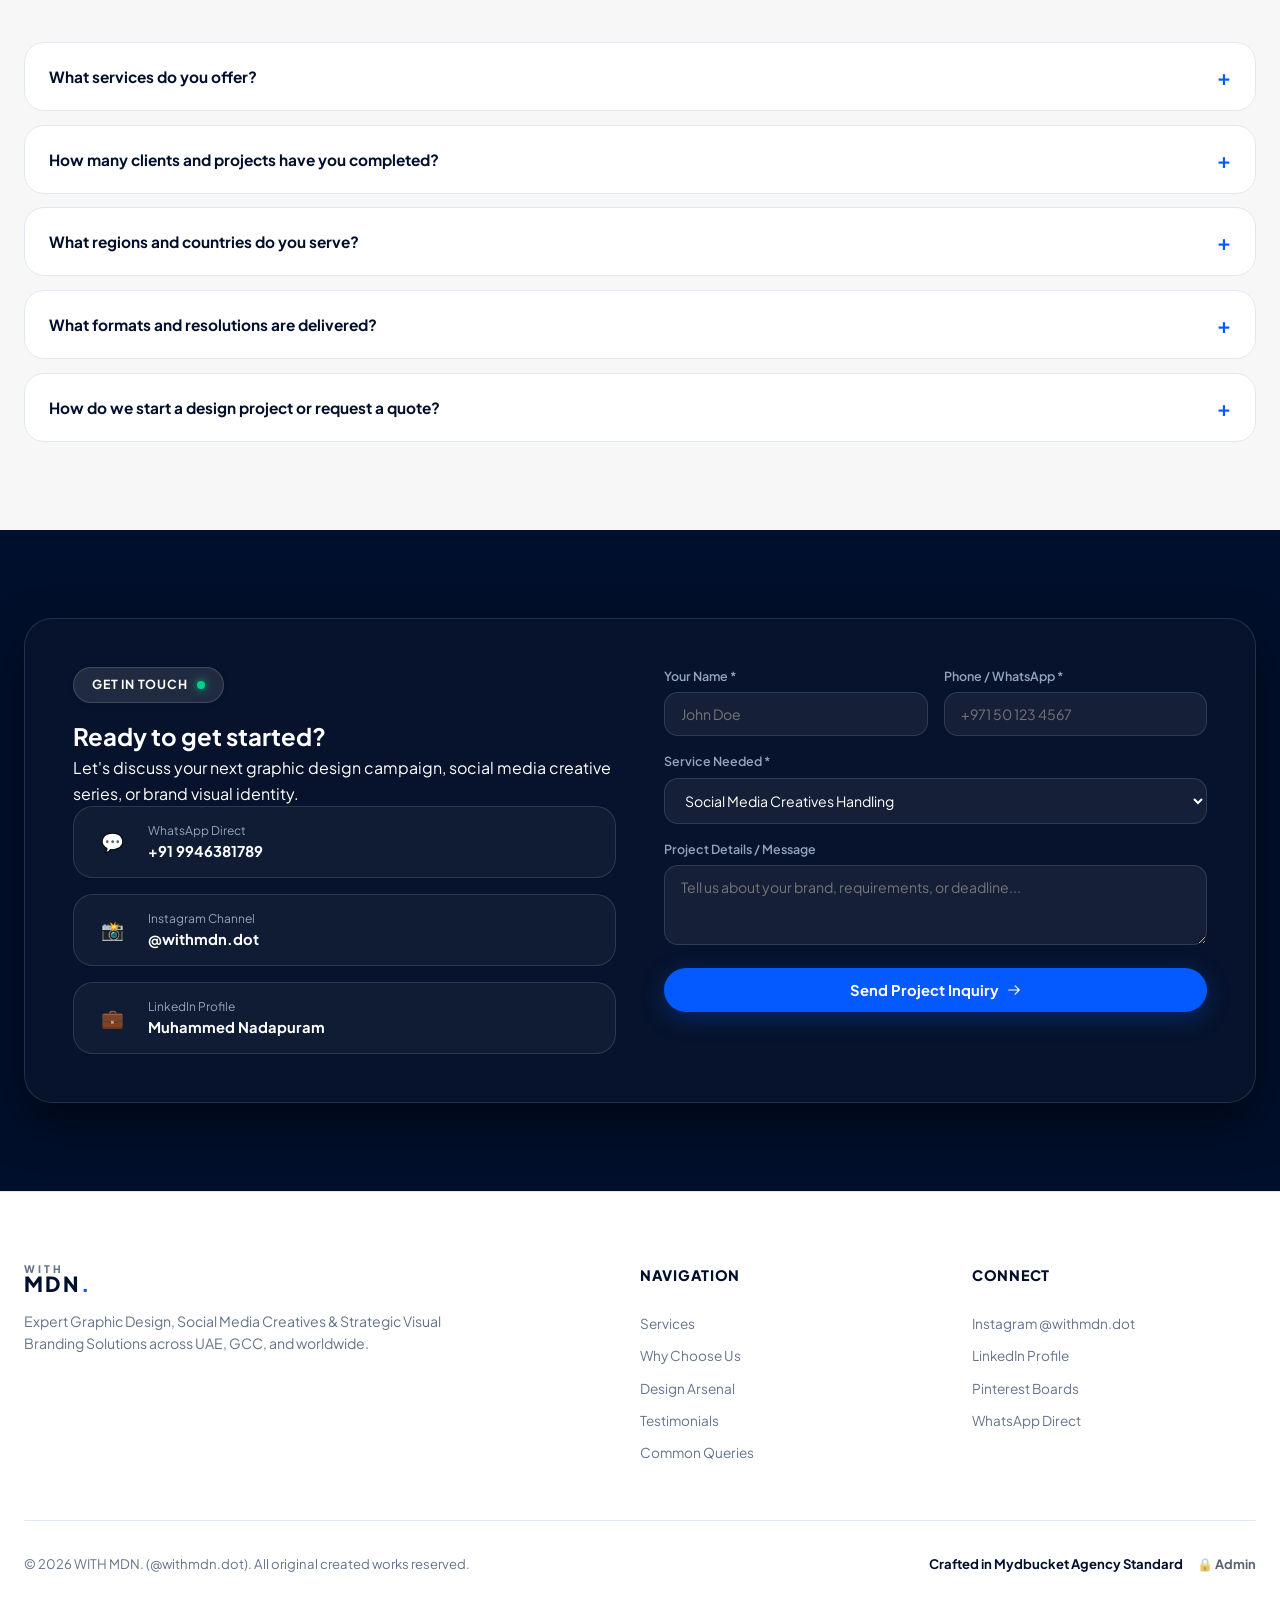
==== commit e0a0dbc7: "feat: Remove Curated Portfolio Gallery section completely per user request" ====
--- a/index.html
+++ b/index.html
@@ -23,7 +23,7 @@
   <link href="https://fonts.googleapis.com/css2?family=Outfit:wght@300;400;500;600;700;800;900&family=Plus+Jakarta+Sans:wght@400;500;600;700;800&display=swap" rel="stylesheet">
 
   <!-- Core Stylesheet -->
-  <link rel="stylesheet" href="style.css?v=26" />
+  <link rel="stylesheet" href="style.css?v=27" />
 </head>
 <body class="bg-agency text-agency antialiased">
 
@@ -42,7 +42,6 @@
       <!-- Navigation Links -->
       <nav class="agency-nav-menu" aria-label="Main Navigation">
         <a href="#services" class="agency-nav-link">Services</a>
-        <a href="#showcase" class="agency-nav-link">Projects</a>
         <a href="#why-choose-us" class="agency-nav-link">Why Us</a>
         <a href="#arsenal" class="agency-nav-link">Arsenal</a>
         <a href="#testimonials" class="agency-nav-link">Testimonials</a>
@@ -93,8 +92,8 @@
 
       <!-- Action Buttons -->
       <div class="hero-cta-group">
-        <a href="#showcase" class="btn btn-agency-primary">
-          <span>Explore Created Works</span>
+        <a href="#services" class="btn btn-agency-primary">
+          <span>Explore Services</span>
           <svg class="icon-xs" fill="none" stroke="currentColor" viewBox="0 0 24 24"><path stroke-linecap="round" stroke-linejoin="round" stroke-width="2" d="M14 5l7 7m0 0l-7 7m7-7H3"/></svg>
         </a>
 
@@ -297,8 +296,8 @@
             <span class="deliverable-tag">Admission Creatives</span>
             <span class="deliverable-tag">Contest Assets</span>
           </div>
-          <a href="#showcase" class="service-link">
-            <span>Explore Works</span>
+          <a href="#contact" class="service-link">
+            <span>Inquire Service</span>
             <svg class="icon-xs" fill="none" stroke="currentColor" viewBox="0 0 24 24"><path stroke-linecap="round" stroke-linejoin="round" stroke-width="2" d="M14 5l7 7m0 0l-7 7m7-7H3"/></svg>
           </a>
         </div>
@@ -352,68 +351,6 @@
     </div>
   </section>
 
-  <!-- ==========================================================================
-       4. Curated Works Gallery (All 25 Original Artworks)
-       ========================================================================== -->
-  <section id="showcase" class="section-wrap">
-    <div class="container">
-      
-      <div class="section-header-agency">
-        <span class="section-sub-badge">Featured Work</span>
-        <h2 class="section-title-agency">Curated Portfolio Gallery</h2>
-        <p class="section-desc-agency" id="activeCategoryDesc">
-          Showing authentic graphic design creations uploaded and handcrafted by Mohd Thoduvayil (@withmdn.dot).
-        </p>
-      </div>
-
-      <!-- Controls Hub: Sleek Minimal Search & Filter Bar -->
-      <div class="filter-hub-agency">
-        
-        <div class="filter-toolbar-row">
-          <!-- Category Filter Tabs -->
-          <div class="tabs-scroll-wrap" id="tabsScrollContainer">
-            <div class="category-tabs-agency" id="categoryTabsContainer">
-              <!-- Dynamically populated via JS -->
-            </div>
-          </div>
-
-          <!-- Minimal Search Input -->
-          <div class="search-box-agency">
-            <svg class="search-icon" viewBox="0 0 24 24" fill="none" stroke="currentColor" stroke-width="2"><circle cx="11" cy="11" r="8"/><path d="m21 21-4.3-4.3"/></svg>
-            <input 
-              type="text" 
-              id="searchInput" 
-              placeholder="Search designs..." 
-              oninput="handleSearch(this.value)"
-              aria-label="Search Created Artworks"
-            />
-            <button id="clearSearchBtn" class="clear-search-btn" onclick="clearSearch()" style="display:none;" title="Clear Search">✕</button>
-          </div>
-        </div>
-
-        <!-- Active Meta Info -->
-        <div class="filter-meta-bar">
-          <span class="showing-text">Showing <strong id="visibleCount">25</strong> artworks in <span id="currentCategoryLabel" class="text-brand">All Work</span></span>
-          <button onclick="resetFilters()" class="btn-reset-filters">Reset View</button>
-        </div>
-
-      </div>
-
-      <!-- Gallery Grid -->
-      <div id="galleryContainer" class="gallery-grid-agency">
-        <!-- Rendered via app.js -->
-      </div>
-
-      <!-- Empty State -->
-      <div id="emptyState" class="empty-state-agency hidden">
-        <div class="empty-icon">🔍</div>
-        <h3>No matching designs found</h3>
-        <p>Try searching for different keywords or clear the category filter.</p>
-        <button onclick="resetFilters()" class="btn btn-agency-primary btn-sm">Reset All Filters</button>
-      </div>
-
-    </div>
-  </section>
 
   <!-- ==========================================================================
        5. Our Edge / Why Choose Us (Mydbucket Comparison Matrix Table)
@@ -884,9 +821,9 @@
         <div class="footer-nav-col">
           <h4 class="footer-col-title">Navigation</h4>
           <a href="#services">Services</a>
-          <a href="#showcase">Created Works</a>
           <a href="#why-choose-us">Why Choose Us</a>
           <a href="#arsenal">Design Arsenal</a>
+          <a href="#testimonials">Testimonials</a>
           <a href="#faq">Common Queries</a>
         </div>
 
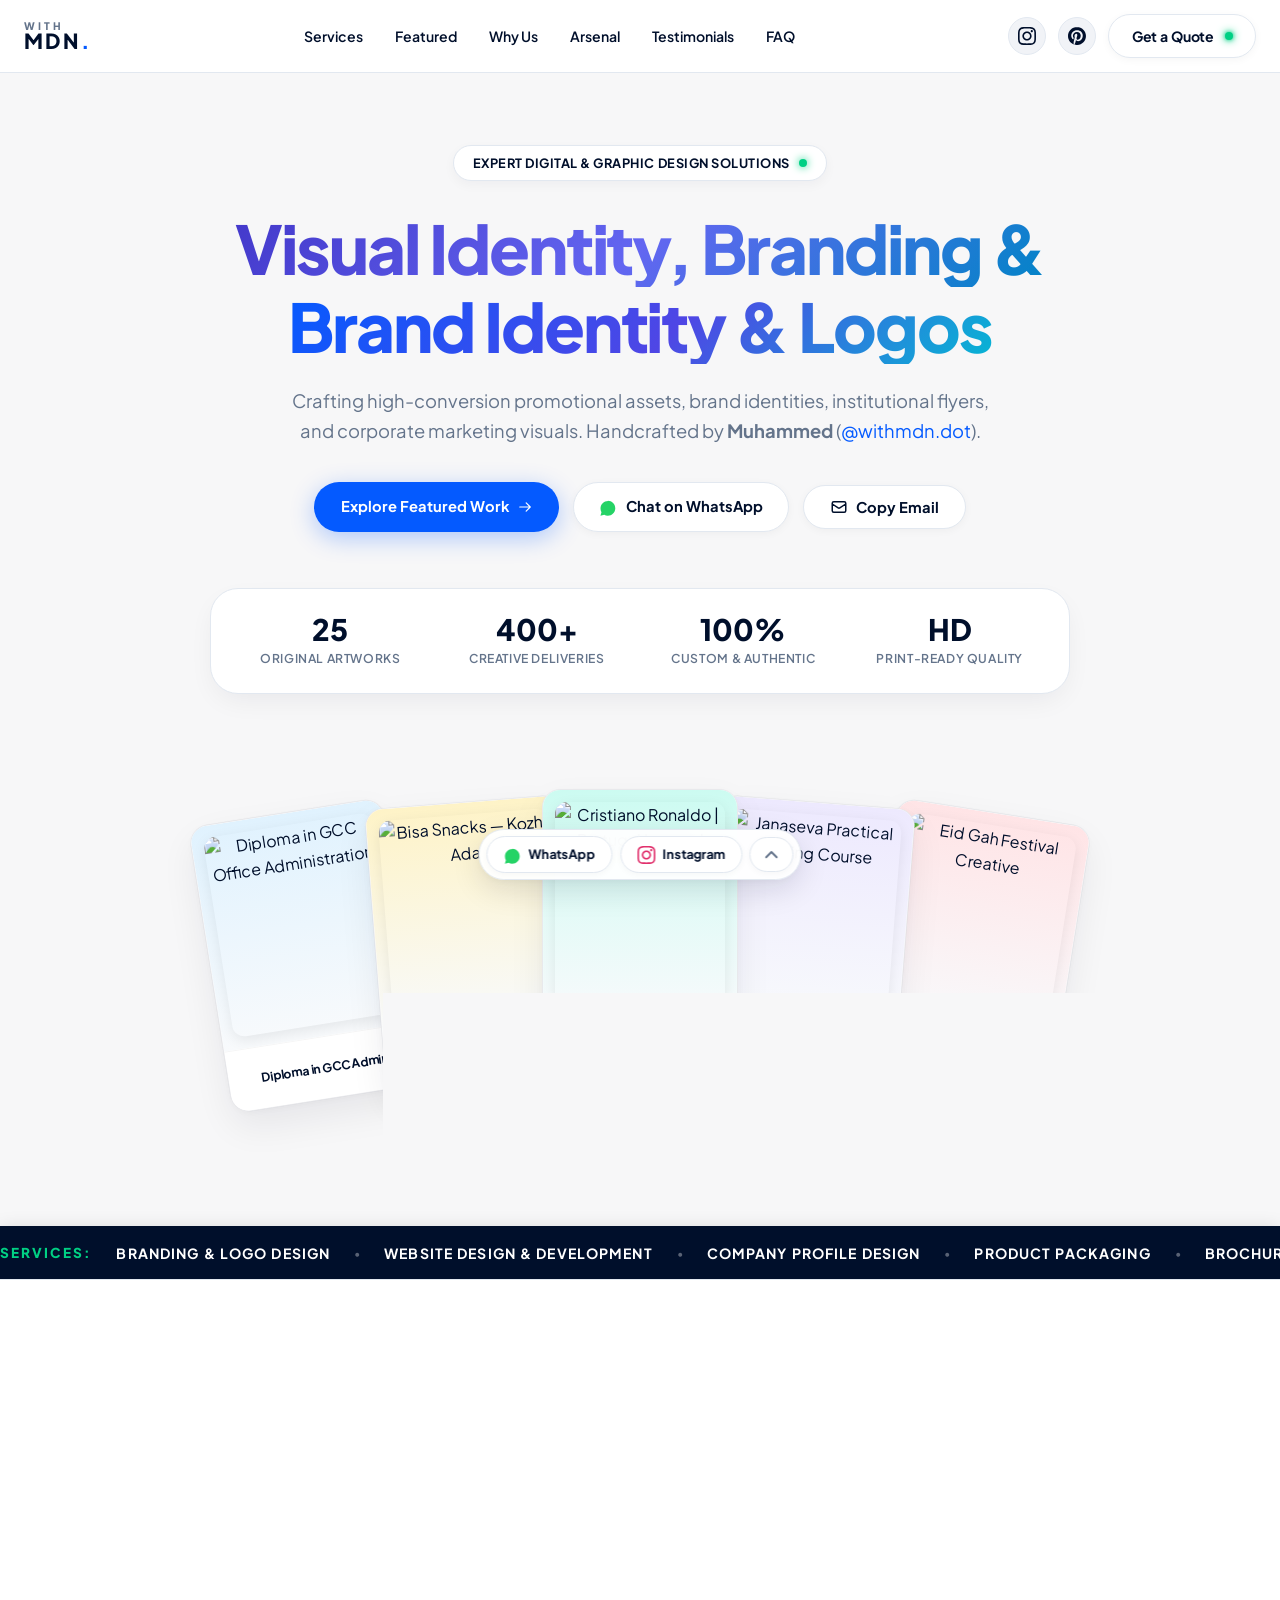
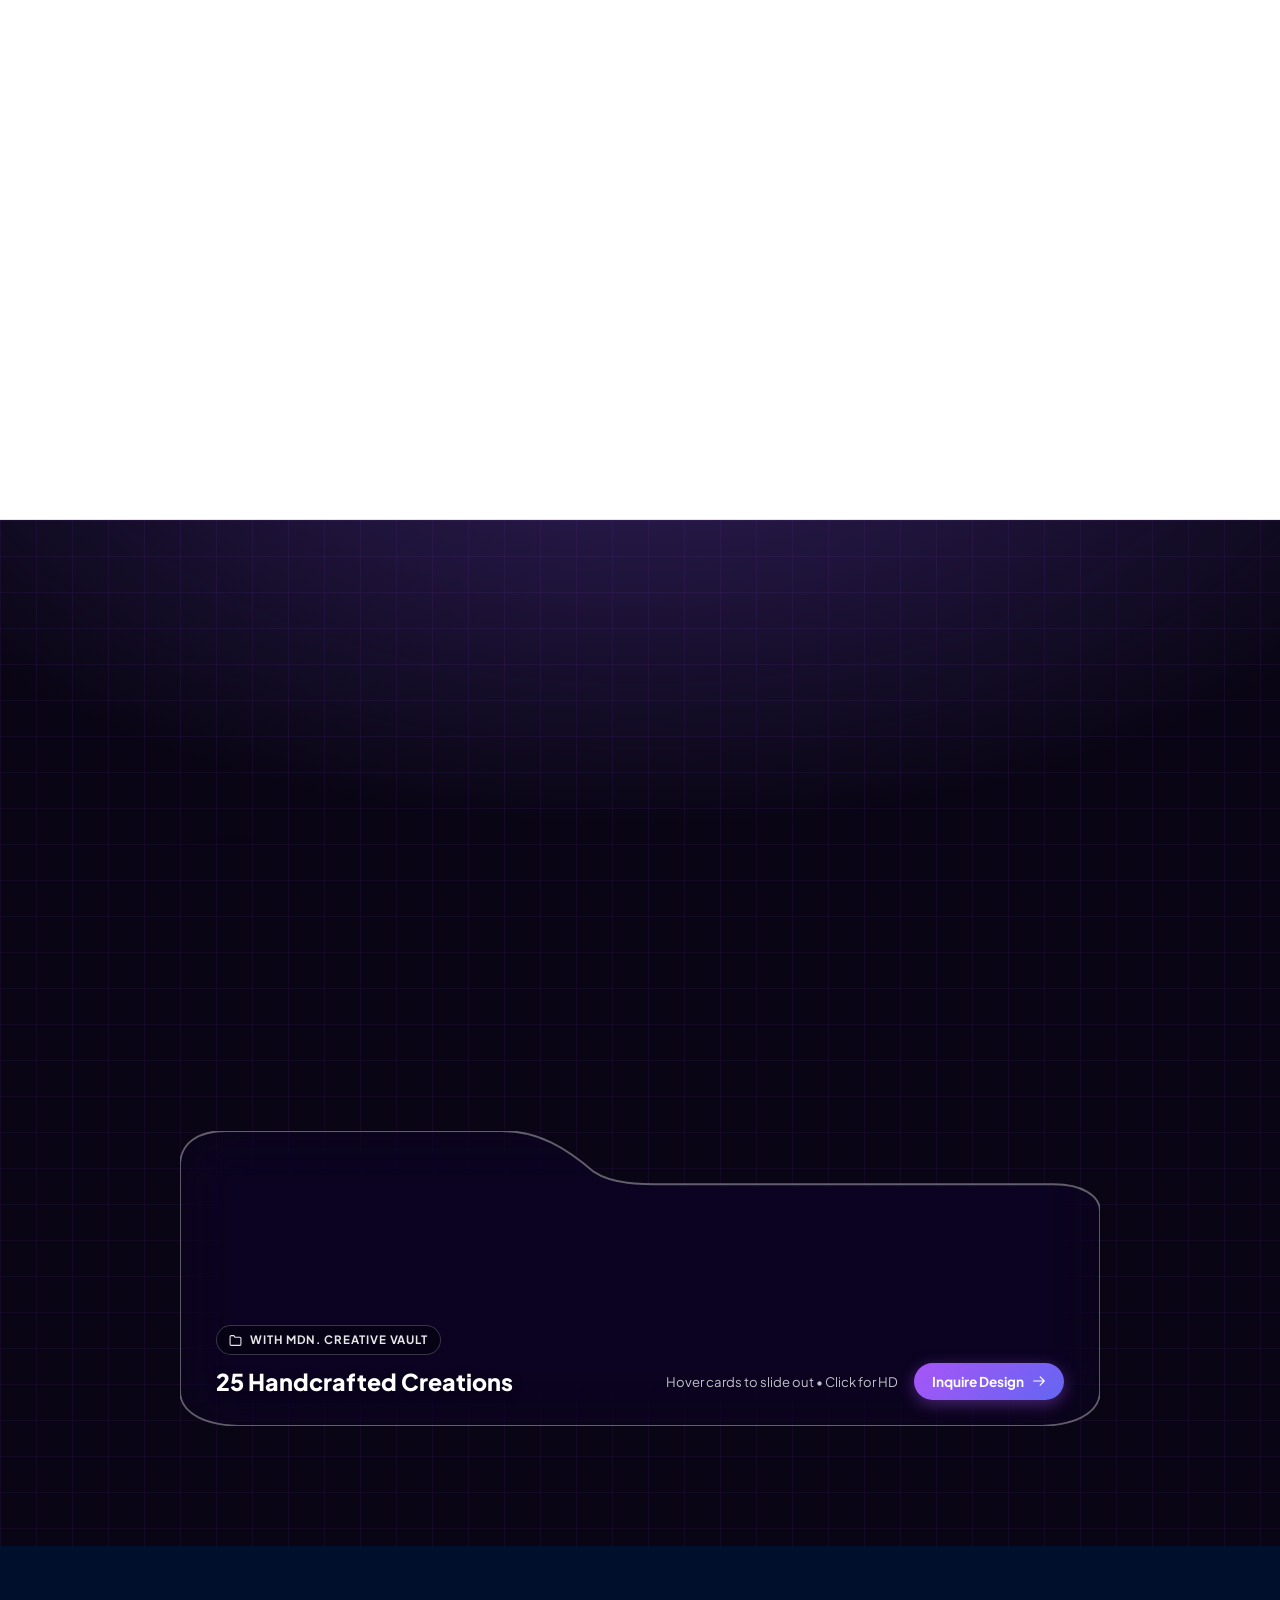
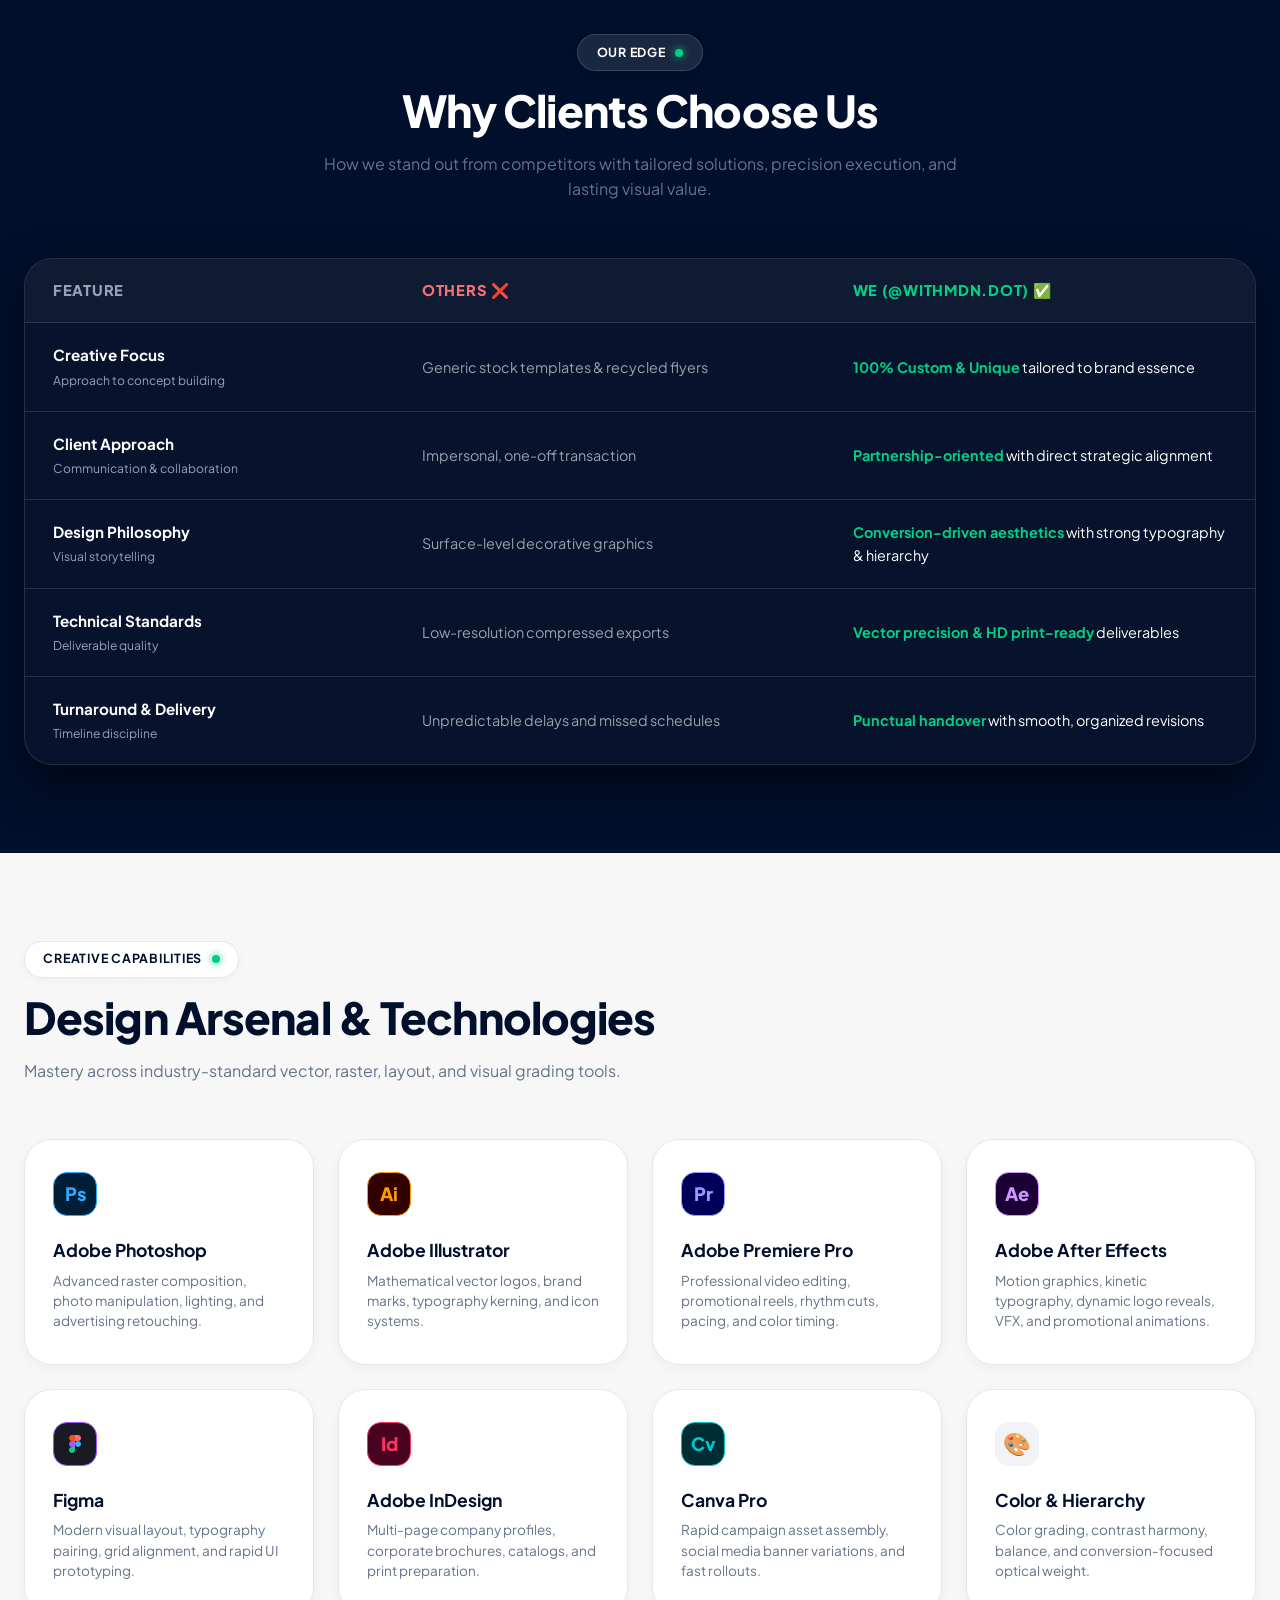
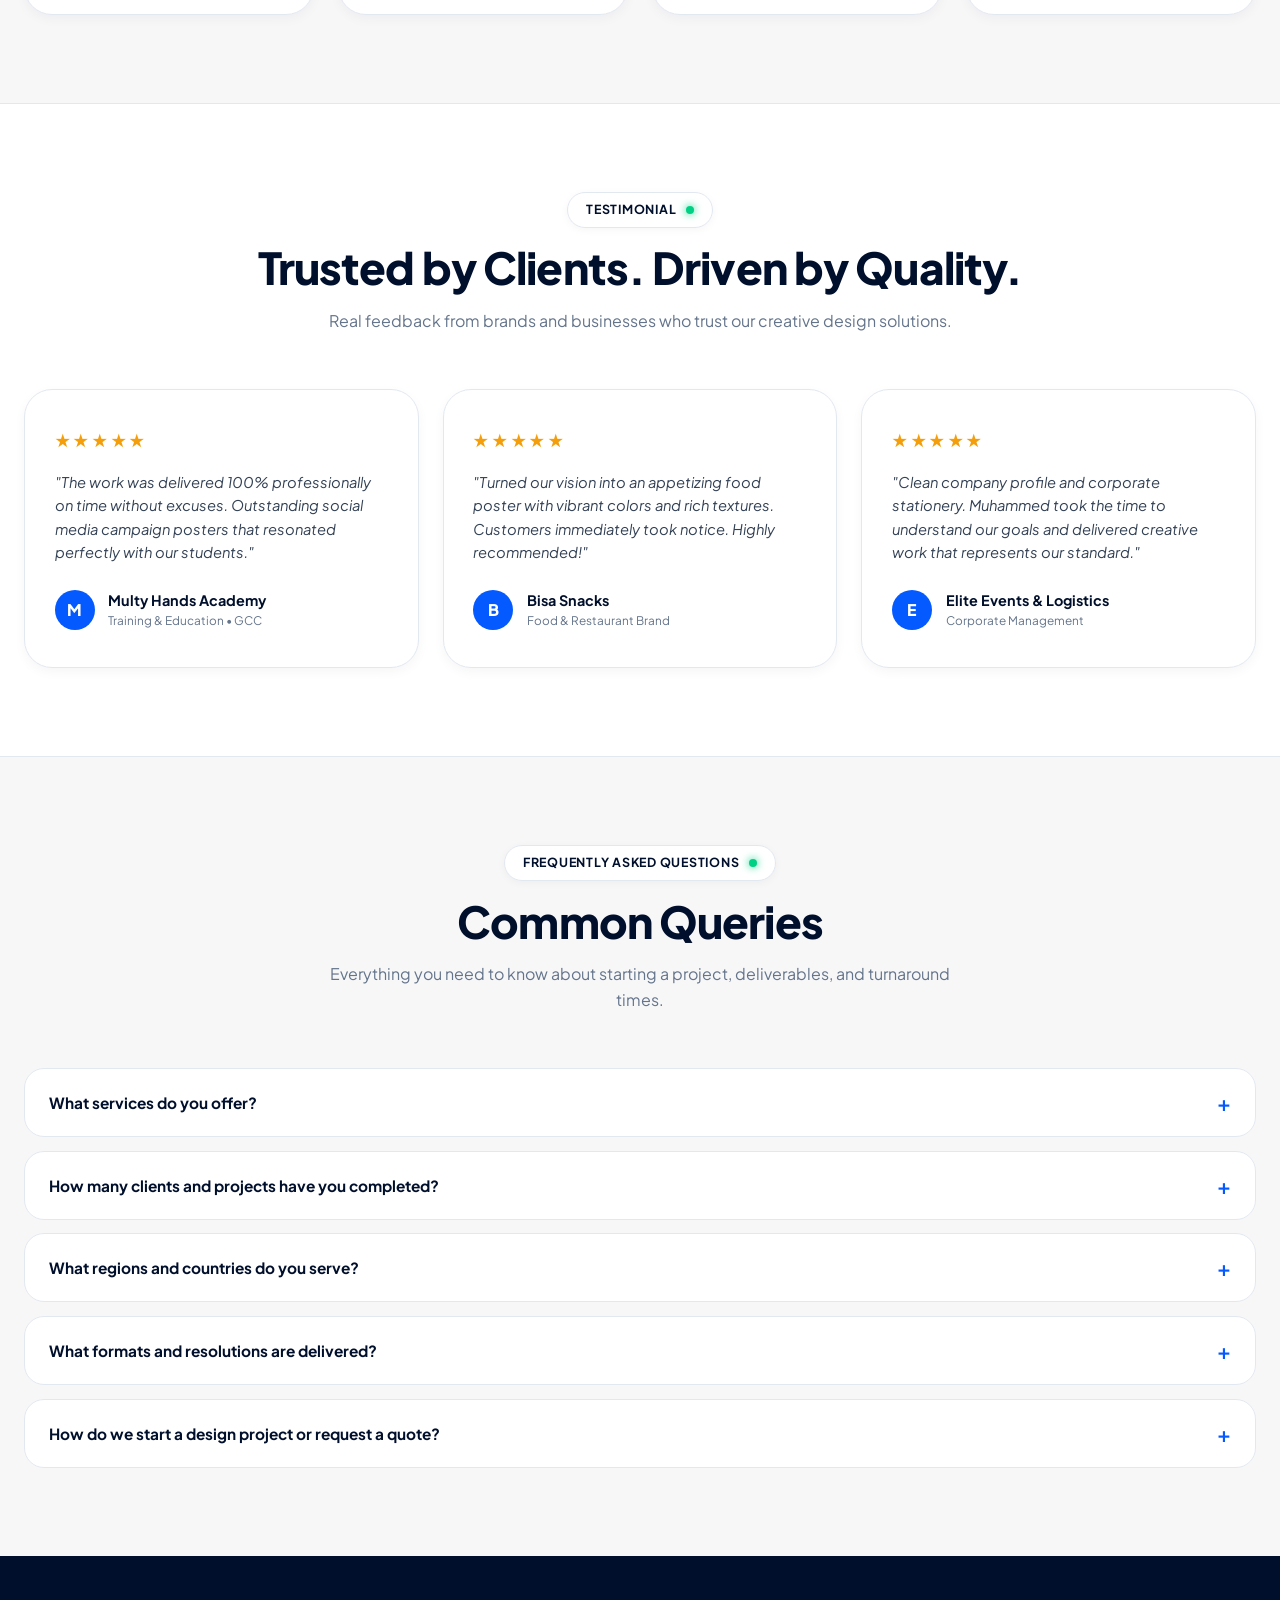
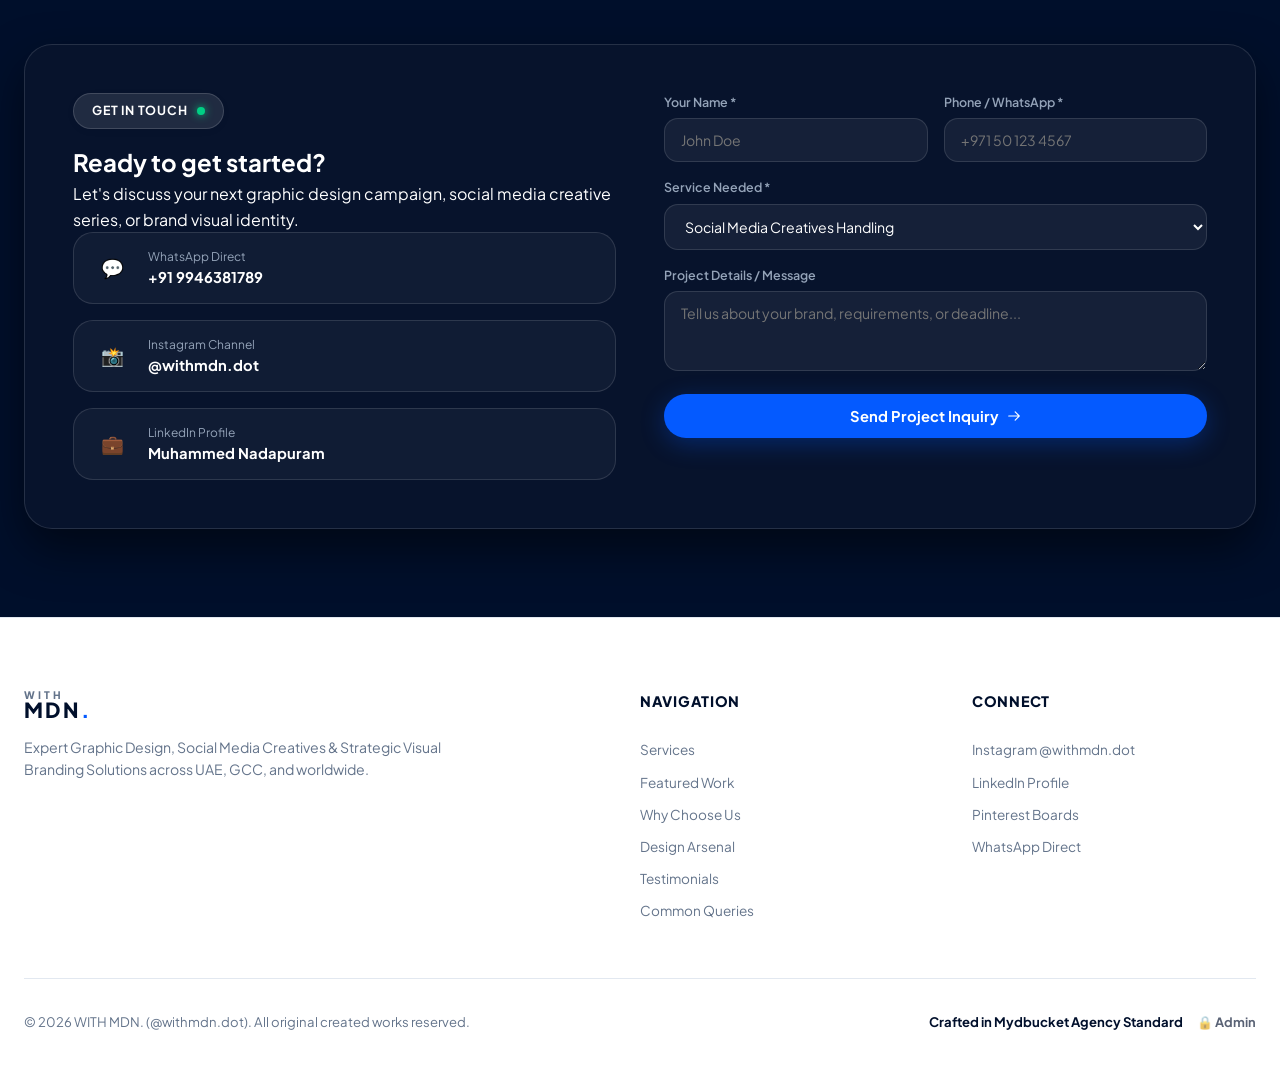
==== commit 84cb82df: "feat: Add Interactive Frosted Glass Folder Showcase section for Featured Works" ====
--- a/index.html
+++ b/index.html
@@ -23,7 +23,7 @@
   <link href="https://fonts.googleapis.com/css2?family=Outfit:wght@300;400;500;600;700;800;900&family=Plus+Jakarta+Sans:wght@400;500;600;700;800&display=swap" rel="stylesheet">
 
   <!-- Core Stylesheet -->
-  <link rel="stylesheet" href="style.css?v=27" />
+  <link rel="stylesheet" href="style.css?v=28" />
 </head>
 <body class="bg-agency text-agency antialiased">
 
@@ -42,6 +42,7 @@
       <!-- Navigation Links -->
       <nav class="agency-nav-menu" aria-label="Main Navigation">
         <a href="#services" class="agency-nav-link">Services</a>
+        <a href="#featured-work" class="agency-nav-link">Featured</a>
         <a href="#why-choose-us" class="agency-nav-link">Why Us</a>
         <a href="#arsenal" class="agency-nav-link">Arsenal</a>
         <a href="#testimonials" class="agency-nav-link">Testimonials</a>
@@ -92,8 +93,8 @@
 
       <!-- Action Buttons -->
       <div class="hero-cta-group">
-        <a href="#services" class="btn btn-agency-primary">
-          <span>Explore Services</span>
+        <a href="#featured-work" class="btn btn-agency-primary">
+          <span>Explore Featured Work</span>
           <svg class="icon-xs" fill="none" stroke="currentColor" viewBox="0 0 24 24"><path stroke-linecap="round" stroke-linejoin="round" stroke-width="2" d="M14 5l7 7m0 0l-7 7m7-7H3"/></svg>
         </a>
 
@@ -351,6 +352,103 @@
     </div>
   </section>
 
+  <!-- ==========================================================================
+       4. Featured Work (Interactive Frosted Folder Showcase)
+       ========================================================================== -->
+  <section id="featured-work" class="section-wrap folder-showcase-section">
+    <!-- SVG Clip Path Definition for the Frosted Tab Pocket -->
+    <svg width="0" height="0" style="position: absolute;" aria-hidden="true">
+      <defs>
+        <clipPath id="folderTabClip" clipPathUnits="objectBoundingBox">
+          <path d="M 0,0.12 
+                   C 0,0.04 0.02,0 0.05,0 
+                   L 0.35,0 
+                   C 0.39,0 0.42,0.06 0.45,0.14 
+                   C 0.47,0.18 0.50,0.18 0.53,0.18 
+                   L 0.95,0.18 
+                   C 0.98,0.18 1.0,0.22 1.0,0.27 
+                   L 1.0,0.88 
+                   C 1.0,0.96 0.97,1.0 0.93,1.0 
+                   L 0.07,1.0 
+                   C 0.03,1.0 0,0.96 0,0.88 Z" />
+        </clipPath>
+      </defs>
+    </svg>
+
+    <div class="container">
+      
+      <!-- Section Header -->
+      <div class="section-header-agency text-center">
+        <span class="badge-glow-purple">
+          <svg class="badge-icon-sm" viewBox="0 0 24 24" fill="none" stroke="currentColor" stroke-width="2"><path d="M22 19a2 2 0 0 1-2 2H4a2 2 0 0 1-2-2V5a2 2 0 0 1 2-2h5l2 3h9a2 2 0 0 1 2 2z"/></svg>
+          Featured Work
+        </span>
+        <h2 class="section-title-agency text-white">Curated Project Dossier</h2>
+        <p class="section-desc-agency text-gray-400">
+          Handcrafted promotional flyers, brand identities, and commercial campaign assets neatly organized inside our interactive folder.
+        </p>
+      </div>
+
+      <!-- Category Filter Tabs -->
+      <div class="folder-category-tabs" id="folderCategoryTabs">
+        <!-- Rendered dynamically via JS -->
+      </div>
+
+      <!-- The Interactive Folder Component -->
+      <div class="folder-stage" id="folderStage">
+        <!-- Folder Backing Plate -->
+        <div class="folder-back-plate"></div>
+
+        <!-- Cards Deck inside Folder -->
+        <div class="folder-cards-deck" id="folderCardsDeck">
+          <!-- Rendered dynamically via JS -->
+        </div>
+
+        <!-- Frosted Glass Front Pocket Flap -->
+        <div class="folder-front-pocket-wrap">
+          <div class="folder-pocket-glass"></div>
+          
+          <!-- Specular Highlight Border SVG -->
+          <svg class="folder-pocket-border" viewBox="0 0 1000 310" preserveAspectRatio="none">
+            <path d="M 0,37 
+                     C 0,12 20,0 50,0 
+                     L 350,0 
+                     C 390,0 420,18 450,43 
+                     C 470,56 500,56 530,56 
+                     L 950,56 
+                     C 980,56 1000,68 1000,84 
+                     L 1000,273 
+                     C 1000,298 970,310 930,310 
+                     L 70,310 
+                     C 30,310 0,298 0,273 Z" 
+                  fill="none" 
+                  stroke="rgba(255, 255, 255, 0.36)" 
+                  stroke-width="2" />
+          </svg>
+
+          <!-- Pocket Content -->
+          <div class="folder-pocket-inner-content">
+            <div class="pocket-meta-left">
+              <div class="pocket-brand-badge">
+                <svg width="13" height="13" viewBox="0 0 24 24" fill="none" stroke="currentColor" stroke-width="2"><path d="M22 19a2 2 0 0 1-2 2H4a2 2 0 0 1-2-2V5a2 2 0 0 1 2-2h5l2 3h9a2 2 0 0 1 2 2z"/></svg>
+                <span>WITH MDN. CREATIVE VAULT</span>
+              </div>
+              <h3 class="pocket-title" id="folderPocketTitle">25 Handcrafted Creations</h3>
+            </div>
+
+            <div class="pocket-meta-right">
+              <span class="pocket-hint-text">Hover cards to slide out • Click for HD</span>
+              <a href="https://wa.me/919946381789?text=Hi%20Muhammed!%20I%20saw%20your%20featured%20works%20and%20would%20like%20to%20hire%20you%20for%20a%20design%20project." target="_blank" rel="noopener noreferrer" class="btn-pocket-inquire">
+                <span>Inquire Design</span>
+                <svg class="icon-xs" fill="none" stroke="currentColor" viewBox="0 0 24 24"><path stroke-linecap="round" stroke-linejoin="round" stroke-width="2" d="M14 5l7 7m0 0l-7 7m7-7H3"/></svg>
+              </a>
+            </div>
+          </div>
+        </div>
+      </div>
+
+    </div>
+  </section>
 
   <!-- ==========================================================================
        5. Our Edge / Why Choose Us (Mydbucket Comparison Matrix Table)
@@ -821,6 +919,7 @@
         <div class="footer-nav-col">
           <h4 class="footer-col-title">Navigation</h4>
           <a href="#services">Services</a>
+          <a href="#featured-work">Featured Work</a>
           <a href="#why-choose-us">Why Choose Us</a>
           <a href="#arsenal">Design Arsenal</a>
           <a href="#testimonials">Testimonials</a>
--- a/style.css
+++ b/style.css
@@ -2471,3 +2471,455 @@
     padding: 0.42rem 0.7rem;
   }
 }
+
+/* ==========================================================================
+   4. Interactive Frosted Folder Showcase (Featured Work Dossier)
+   Inspired by File Folder Card Stacks with Glassmorphic Flap
+   ========================================================================== */
+.folder-showcase-section {
+  position: relative;
+  background: #090514;
+  background-image: 
+    radial-gradient(ellipse 90% 60% at 50% -15%, rgba(139, 92, 246, 0.32), transparent 75%),
+    linear-gradient(rgba(147, 51, 234, 0.08) 1px, transparent 1px),
+    linear-gradient(90deg, rgba(147, 51, 234, 0.08) 1px, transparent 1px);
+  background-size: 100% 100%, 36px 36px, 36px 36px;
+  padding: 6rem 0 7.5rem;
+  overflow: hidden;
+}
+
+.badge-glow-purple {
+  display: inline-flex;
+  align-items: center;
+  gap: 8px;
+  padding: 6px 16px;
+  border-radius: 9999px;
+  font-size: 0.8rem;
+  font-weight: 700;
+  letter-spacing: 0.08em;
+  text-transform: uppercase;
+  background: rgba(168, 85, 247, 0.16);
+  color: #d8b4fe;
+  border: 1px solid rgba(168, 85, 247, 0.38);
+  box-shadow: 0 0 16px rgba(168, 85, 247, 0.25);
+  margin-bottom: 1.25rem;
+}
+
+.badge-icon-sm {
+  width: 15px;
+  height: 15px;
+}
+
+/* Folder Category Filter Tabs */
+.folder-category-tabs {
+  display: flex;
+  align-items: center;
+  justify-content: center;
+  flex-wrap: wrap;
+  gap: 10px;
+  margin: 2.5rem auto 3.25rem;
+  max-width: 880px;
+}
+
+.folder-tab-btn {
+  display: inline-flex;
+  align-items: center;
+  gap: 8px;
+  padding: 8px 18px;
+  border-radius: 9999px;
+  font-size: 0.86rem;
+  font-weight: 600;
+  color: #94a3b8;
+  background: rgba(255, 255, 255, 0.06);
+  border: 1px solid rgba(255, 255, 255, 0.12);
+  cursor: pointer;
+  transition: all 0.25s cubic-bezier(0.16, 1, 0.3, 1);
+  user-select: none;
+}
+
+.folder-tab-btn:hover {
+  color: #ffffff;
+  background: rgba(255, 255, 255, 0.12);
+  border-color: rgba(168, 85, 247, 0.45);
+  transform: translateY(-2px);
+}
+
+.folder-tab-btn.active {
+  color: #ffffff;
+  background: linear-gradient(135deg, rgba(168, 85, 247, 0.38) 0%, rgba(99, 102, 241, 0.38) 100%);
+  border-color: rgba(216, 180, 254, 0.7);
+  box-shadow: 0 6px 20px rgba(147, 51, 234, 0.35);
+}
+
+.folder-tab-count {
+  font-size: 0.75rem;
+  padding: 2px 7px;
+  border-radius: 99px;
+  background: rgba(0, 0, 0, 0.35);
+  color: #e2e8f0;
+}
+
+/* Folder Stage */
+.folder-stage {
+  position: relative;
+  width: 100%;
+  max-width: 920px;
+  height: 530px;
+  margin: 0 auto;
+}
+
+/* Folder Back Plate */
+.folder-back-plate {
+  position: absolute;
+  inset: 0;
+  background: linear-gradient(160deg, #170e2c 0%, #0c071a 100%);
+  border-radius: 36px;
+  border: 1px solid rgba(168, 85, 247, 0.25);
+  box-shadow: 0 35px 80px rgba(0, 0, 0, 0.7);
+}
+
+/* Cards Deck inside Folder */
+.folder-cards-deck {
+  position: absolute;
+  top: 25px;
+  left: 0;
+  right: 0;
+  height: 420px;
+  display: flex;
+  justify-content: center;
+  align-items: flex-end;
+  pointer-events: auto;
+  transition: opacity 0.25s ease, transform 0.25s ease;
+}
+
+.folder-cards-deck.animating-out {
+  opacity: 0;
+  transform: translateY(30px) scale(0.96);
+}
+
+.folder-cards-deck.animating-in {
+  opacity: 1;
+  transform: translateY(0) scale(1);
+}
+
+/* Individual Folder Card */
+.folder-card {
+  position: absolute;
+  width: 250px;
+  height: 360px;
+  border-radius: 22px;
+  background: linear-gradient(165deg, #261245 0%, #130826 100%);
+  border: 1px solid rgba(168, 85, 247, 0.35);
+  box-shadow: 0 16px 40px rgba(0, 0, 0, 0.55);
+  padding: 16px;
+  box-sizing: border-box;
+  display: flex;
+  flex-direction: column;
+  transform-origin: bottom center;
+  cursor: pointer;
+  transition: transform 0.35s cubic-bezier(0.16, 1, 0.3, 1), box-shadow 0.35s ease, border-color 0.35s ease;
+  user-select: none;
+}
+
+/* Fanned Slot Positions */
+.folder-card[data-slot="1"] { transform: translateX(-200px) rotate(-10deg) translateY(0); z-index: 1; }
+.folder-card[data-slot="2"] { transform: translateX(-100px) rotate(-5deg) translateY(-14px); z-index: 2; }
+.folder-card[data-slot="3"] { transform: translateX(0px) rotate(0deg) translateY(-28px); z-index: 3; }
+.folder-card[data-slot="4"] { transform: translateX(100px) rotate(5deg) translateY(-14px); z-index: 2; }
+.folder-card[data-slot="5"] { transform: translateX(200px) rotate(10deg) translateY(0); z-index: 1; }
+
+/* Interactive Hover Elevation */
+.folder-card:hover {
+  transform: translateX(var(--hover-x, 0)) translateY(-120px) rotate(0deg) scale(1.08) !important;
+  z-index: 35 !important;
+  border-color: rgba(216, 180, 254, 0.85);
+  box-shadow: 0 32px 70px rgba(0, 0, 0, 0.8), 0 0 32px rgba(168, 85, 247, 0.55);
+}
+
+.folder-card[data-slot="1"]:hover { --hover-x: -200px; }
+.folder-card[data-slot="2"]:hover { --hover-x: -100px; }
+.folder-card[data-slot="3"]:hover { --hover-x: 0px; }
+.folder-card[data-slot="4"]:hover { --hover-x: 100px; }
+.folder-card[data-slot="5"]:hover { --hover-x: 200px; }
+
+.folder-card-top {
+  display: flex;
+  justify-content: space-between;
+  align-items: center;
+  margin-bottom: 8px;
+}
+
+.folder-card-tag {
+  font-size: 0.65rem;
+  font-weight: 700;
+  letter-spacing: 0.08em;
+  padding: 3px 9px;
+  border-radius: 99px;
+  background: rgba(168, 85, 247, 0.25);
+  color: #d8b4fe;
+  border: 1px solid rgba(168, 85, 247, 0.4);
+}
+
+.folder-card-arrow {
+  color: rgba(255, 255, 255, 0.7);
+  font-size: 0.85rem;
+  transition: transform 0.2s ease;
+}
+
+.folder-card:hover .folder-card-arrow {
+  transform: translate(2px, -2px);
+  color: #ffffff;
+}
+
+.folder-card-title {
+  font-size: 1.05rem;
+  font-weight: 700;
+  line-height: 1.25;
+  margin-bottom: 4px;
+  color: #ffffff;
+}
+
+.folder-card-desc {
+  font-size: 0.72rem;
+  color: #cbd5e1;
+  line-height: 1.35;
+  margin-bottom: 10px;
+  display: -webkit-box;
+  -webkit-line-clamp: 2;
+  -webkit-box-orient: vertical;
+  overflow: hidden;
+}
+
+.folder-card-img-thumb {
+  width: 100%;
+  height: 180px;
+  border-radius: 12px;
+  object-fit: cover;
+  border: 1px solid rgba(255, 255, 255, 0.15);
+  background: #0d081e;
+}
+
+/* Frosted Glass Front Pocket Flap */
+.folder-front-pocket-wrap {
+  position: absolute;
+  bottom: 0;
+  left: 0;
+  right: 0;
+  height: 295px;
+  z-index: 10;
+  pointer-events: none;
+}
+
+.folder-pocket-glass {
+  position: absolute;
+  inset: 0;
+  background: linear-gradient(180deg, rgba(255, 255, 255, 0.26) 0%, rgba(255, 255, 255, 0.15) 25%, rgba(255, 255, 255, 0.09) 100%);
+  backdrop-filter: blur(34px) saturate(200%);
+  -webkit-backdrop-filter: blur(34px) saturate(200%);
+  clip-path: url(#folderTabClip);
+  pointer-events: auto;
+}
+
+.folder-pocket-border {
+  position: absolute;
+  inset: 0;
+  width: 100%;
+  height: 100%;
+  pointer-events: none;
+}
+
+.folder-pocket-inner-content {
+  position: absolute;
+  bottom: 26px;
+  left: 36px;
+  right: 36px;
+  display: flex;
+  justify-content: space-between;
+  align-items: flex-end;
+  pointer-events: auto;
+}
+
+.pocket-meta-left {
+  display: flex;
+  flex-direction: column;
+}
+
+.pocket-brand-badge {
+  display: inline-flex;
+  align-items: center;
+  gap: 8px;
+  font-size: 0.72rem;
+  font-weight: 700;
+  letter-spacing: 0.08em;
+  text-transform: uppercase;
+  color: rgba(255, 255, 255, 0.9);
+  background: rgba(0, 0, 0, 0.35);
+  padding: 5px 12px;
+  border-radius: 99px;
+  border: 1px solid rgba(255, 255, 255, 0.2);
+  margin-bottom: 8px;
+  width: fit-content;
+}
+
+.pocket-title {
+  font-size: 1.45rem;
+  font-weight: 800;
+  color: #ffffff;
+  margin: 0;
+  text-shadow: 0 2px 10px rgba(0, 0, 0, 0.5);
+}
+
+.pocket-meta-right {
+  display: flex;
+  align-items: center;
+  gap: 16px;
+}
+
+.pocket-hint-text {
+  font-size: 0.82rem;
+  color: rgba(255, 255, 255, 0.75);
+}
+
+.btn-pocket-inquire {
+  display: inline-flex;
+  align-items: center;
+  gap: 8px;
+  padding: 8px 18px;
+  border-radius: 9999px;
+  font-size: 0.85rem;
+  font-weight: 700;
+  color: #ffffff;
+  background: linear-gradient(135deg, #a855f7 0%, #6366f1 100%);
+  text-decoration: none;
+  box-shadow: 0 4px 16px rgba(168, 85, 247, 0.4);
+  transition: all 0.25s ease;
+}
+
+.btn-pocket-inquire:hover {
+  transform: translateY(-2px);
+  box-shadow: 0 8px 24px rgba(168, 85, 247, 0.55);
+}
+
+/* Tablet & Mobile Breakpoints for Folder */
+@media (max-width: 960px) {
+  .folder-stage {
+    max-width: 720px;
+    height: 480px;
+  }
+  .folder-card {
+    width: 200px;
+    height: 310px;
+    padding: 13px;
+  }
+  .folder-card[data-slot="1"] { transform: translateX(-145px) rotate(-8deg) translateY(0); }
+  .folder-card[data-slot="2"] { transform: translateX(-72px) rotate(-4deg) translateY(-10px); }
+  .folder-card[data-slot="3"] { transform: translateX(0px) rotate(0deg) translateY(-20px); }
+  .folder-card[data-slot="4"] { transform: translateX(72px) rotate(4deg) translateY(-10px); }
+  .folder-card[data-slot="5"] { transform: translateX(145px) rotate(8deg) translateY(0); }
+  
+  .folder-card[data-slot="1"]:hover { --hover-x: -145px; }
+  .folder-card[data-slot="2"]:hover { --hover-x: -72px; }
+  .folder-card[data-slot="3"]:hover { --hover-x: 0px; }
+  .folder-card[data-slot="4"]:hover { --hover-x: 72px; }
+  .folder-card[data-slot="5"]:hover { --hover-x: 145px; }
+  
+  .folder-card-img-thumb {
+    height: 145px;
+  }
+  .folder-front-pocket-wrap {
+    height: 265px;
+  }
+}
+
+@media (max-width: 768px) {
+  .folder-category-tabs {
+    flex-wrap: nowrap;
+    overflow-x: auto;
+    justify-content: flex-start;
+    padding: 6px 1rem 14px;
+    margin: 1.5rem 0 2.25rem;
+    scrollbar-width: none;
+    -webkit-overflow-scrolling: touch;
+  }
+  .folder-category-tabs::-webkit-scrollbar {
+    display: none;
+  }
+  .folder-tab-btn {
+    flex-shrink: 0;
+    white-space: nowrap;
+    padding: 7px 15px;
+    font-size: 0.82rem;
+  }
+}
+
+@media (max-width: 680px) {
+  .folder-showcase-section {
+    padding: 4rem 0 7rem;
+  }
+  .folder-stage {
+    max-width: 100%;
+    height: 380px;
+  }
+  .folder-back-plate {
+    border-radius: 26px;
+  }
+  .folder-cards-deck {
+    top: 14px;
+    height: 300px;
+  }
+  .folder-card {
+    width: 145px;
+    height: 240px;
+    padding: 10px;
+    border-radius: 16px;
+  }
+  .folder-card[data-slot="1"] { transform: translateX(-84px) rotate(-7deg) translateY(0); }
+  .folder-card[data-slot="2"] { transform: translateX(-42px) rotate(-3.5deg) translateY(-8px); }
+  .folder-card[data-slot="3"] { transform: translateX(0px) rotate(0deg) translateY(-16px); }
+  .folder-card[data-slot="4"] { transform: translateX(42px) rotate(3.5deg) translateY(-8px); }
+  .folder-card[data-slot="5"] { transform: translateX(84px) rotate(7deg) translateY(0); }
+  
+  .folder-card:hover, .folder-card.touch-active {
+    transform: translateX(0) translateY(-85px) rotate(0deg) scale(1.08) !important;
+  }
+  
+  .folder-card-title {
+    font-size: 0.8rem;
+    line-height: 1.2;
+  }
+  .folder-card-desc {
+    display: none;
+  }
+  .folder-card-img-thumb {
+    height: 115px;
+    border-radius: 8px;
+  }
+  .folder-front-pocket-wrap {
+    height: 195px;
+  }
+  .folder-pocket-inner-content {
+    left: 16px;
+    right: 16px;
+    bottom: 14px;
+    flex-direction: column;
+    align-items: flex-start;
+    gap: 8px;
+  }
+  .pocket-title {
+    font-size: 1.15rem;
+  }
+  .pocket-meta-right {
+    width: 100%;
+    display: flex;
+    justify-content: space-between;
+    align-items: center;
+  }
+  .pocket-hint-text {
+    font-size: 0.72rem;
+  }
+  .btn-pocket-inquire {
+    padding: 6px 14px;
+    font-size: 0.78rem;
+  }
+}
+
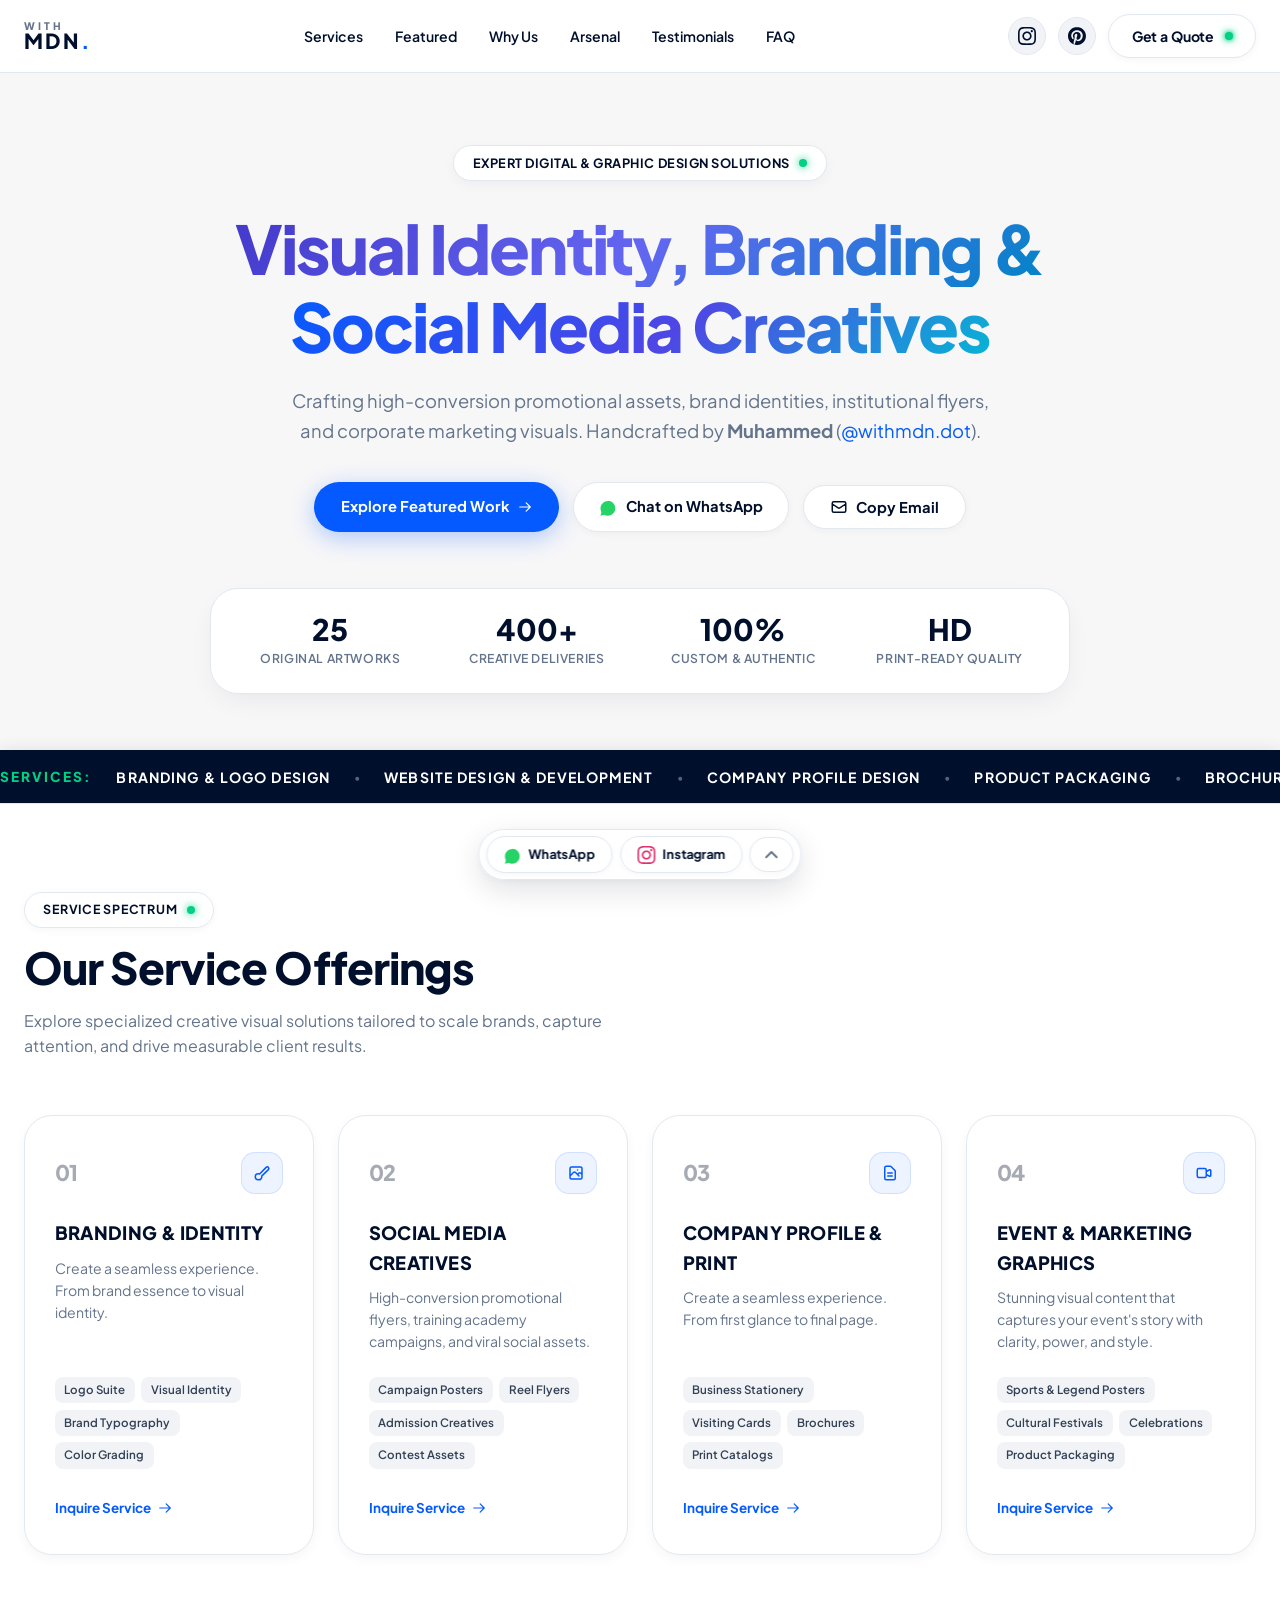
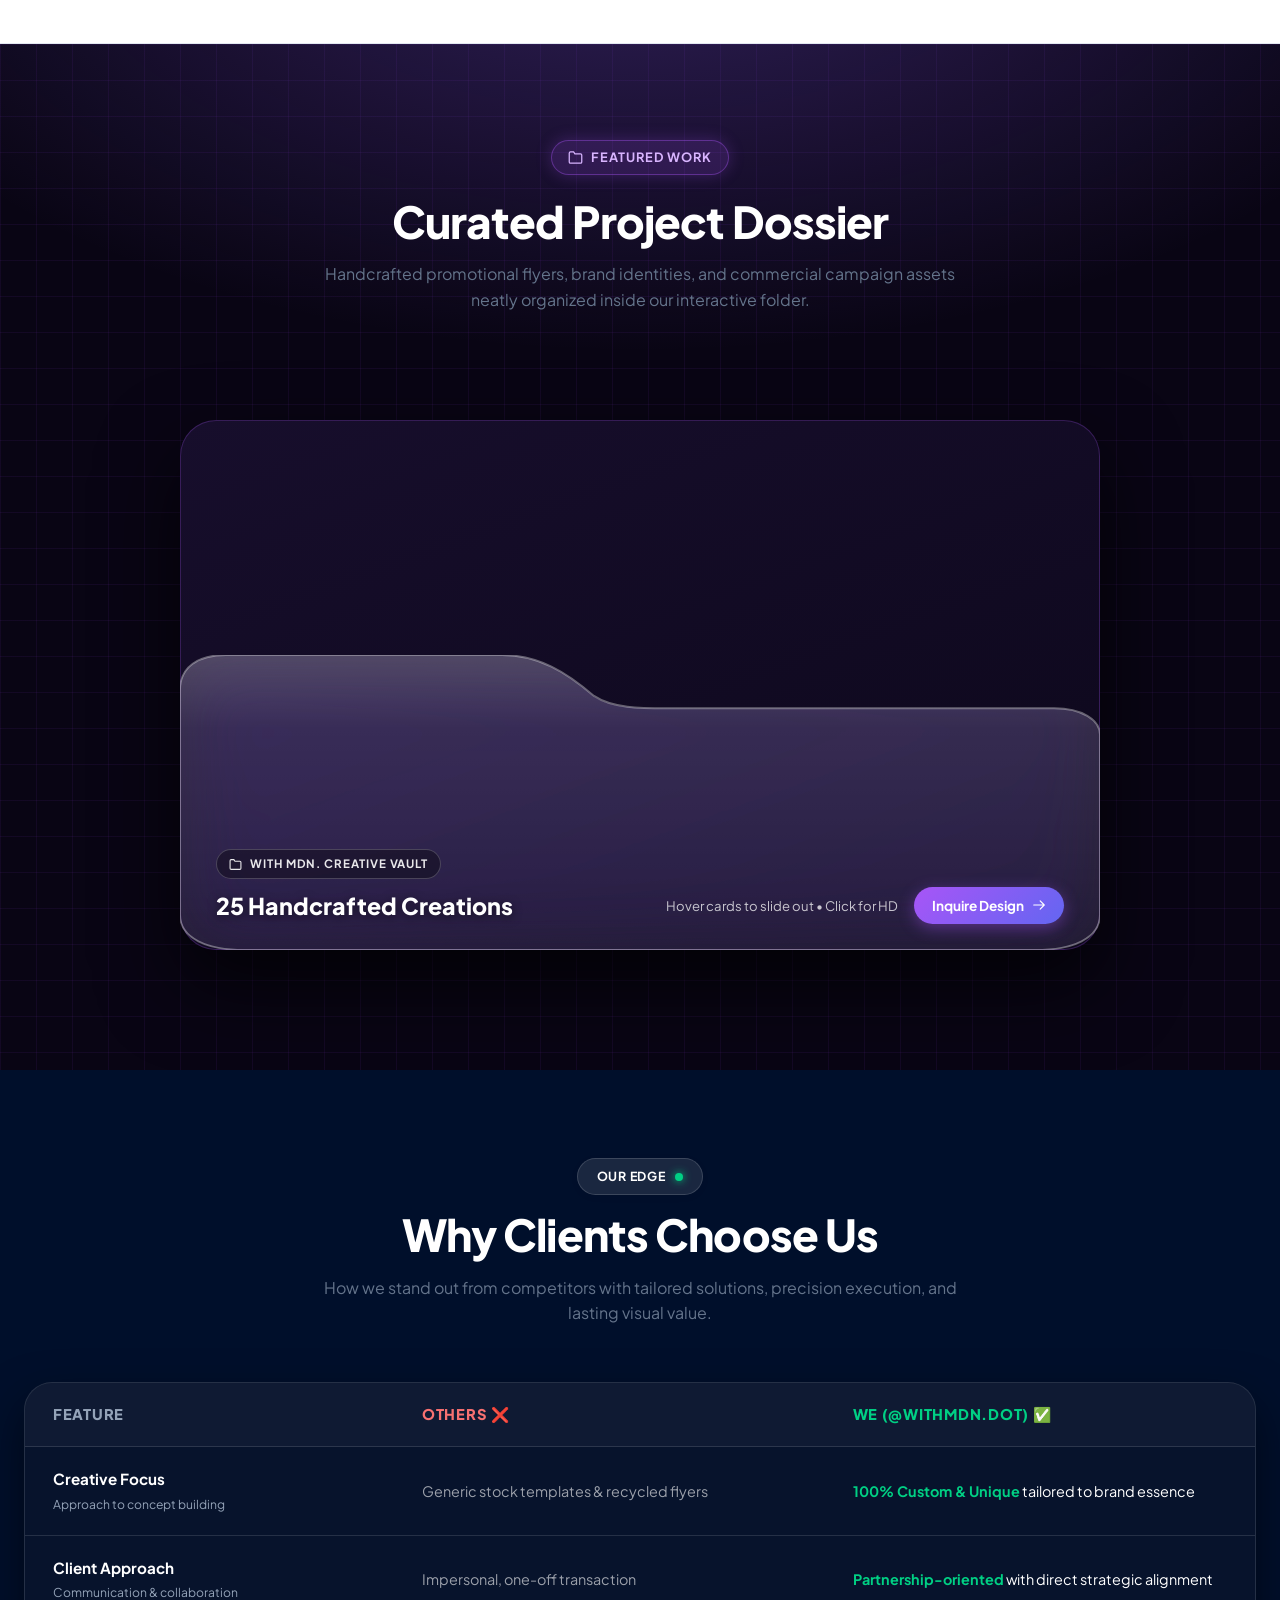
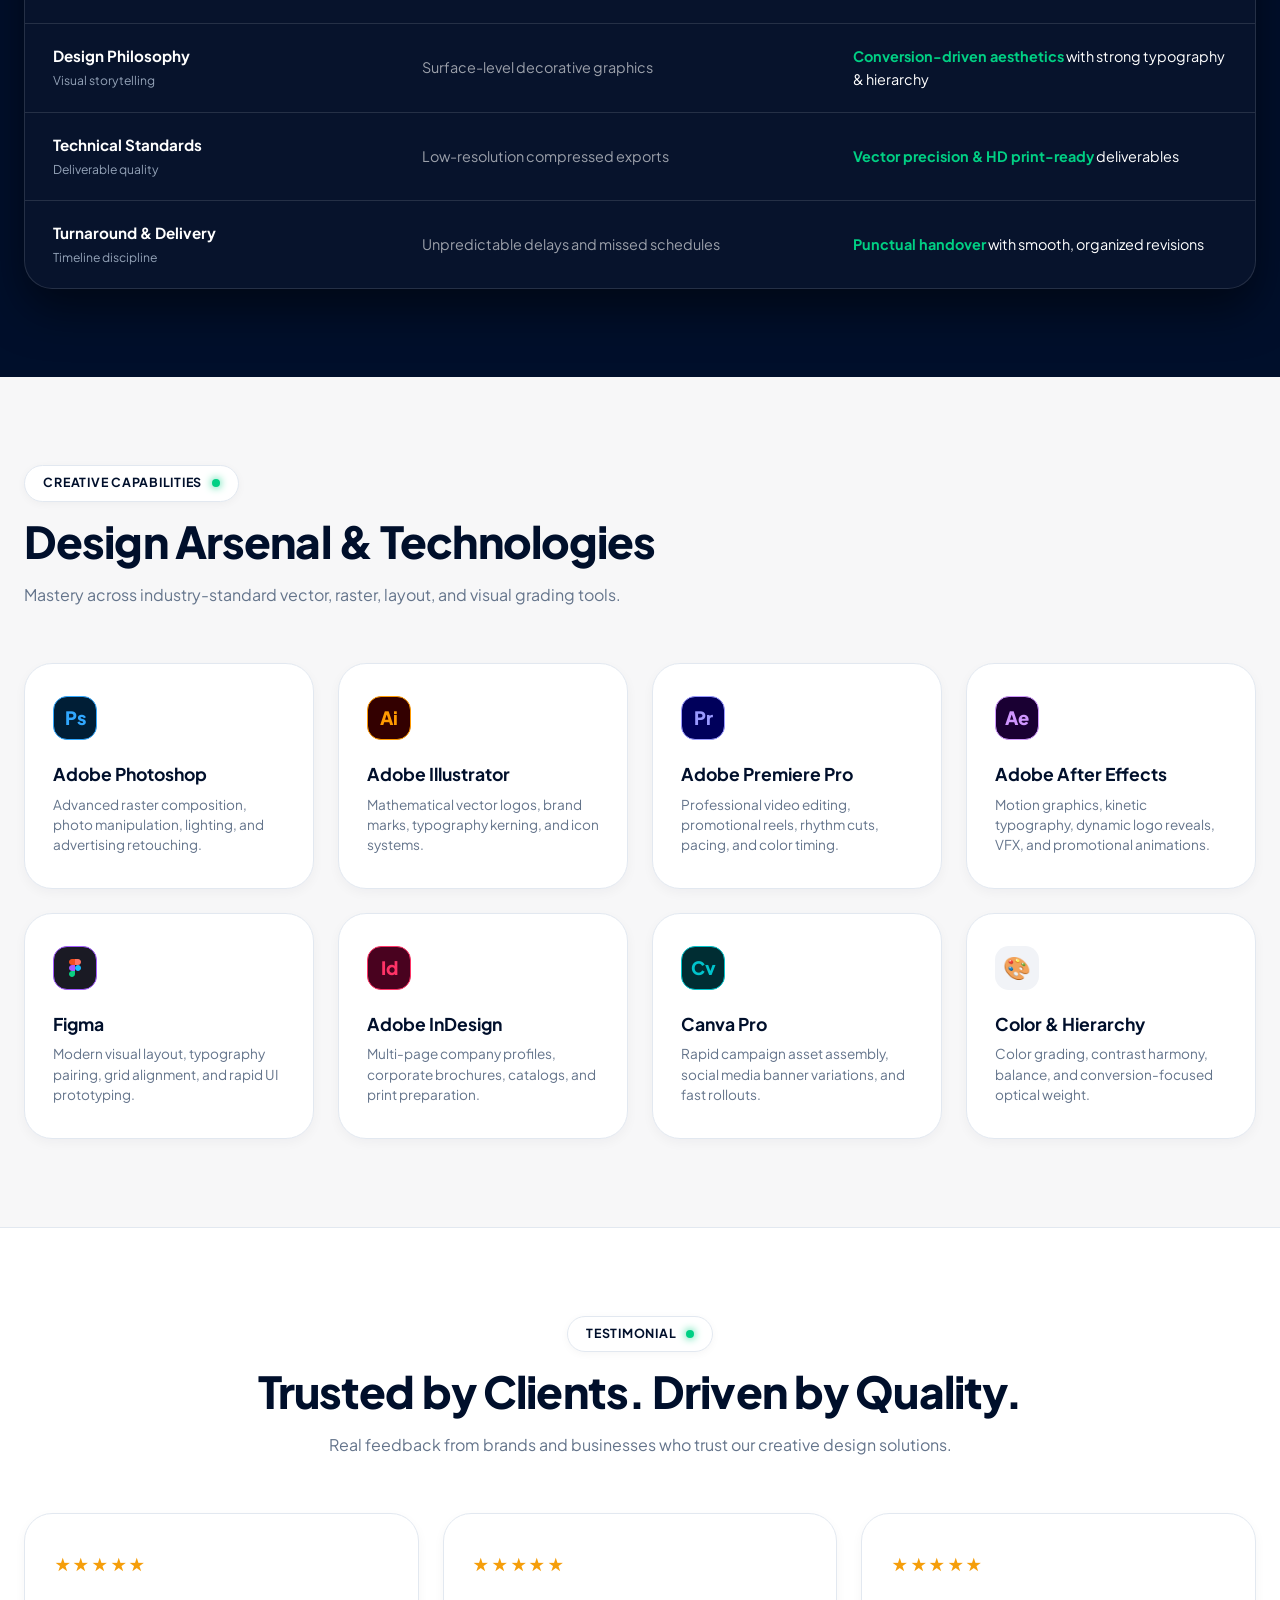
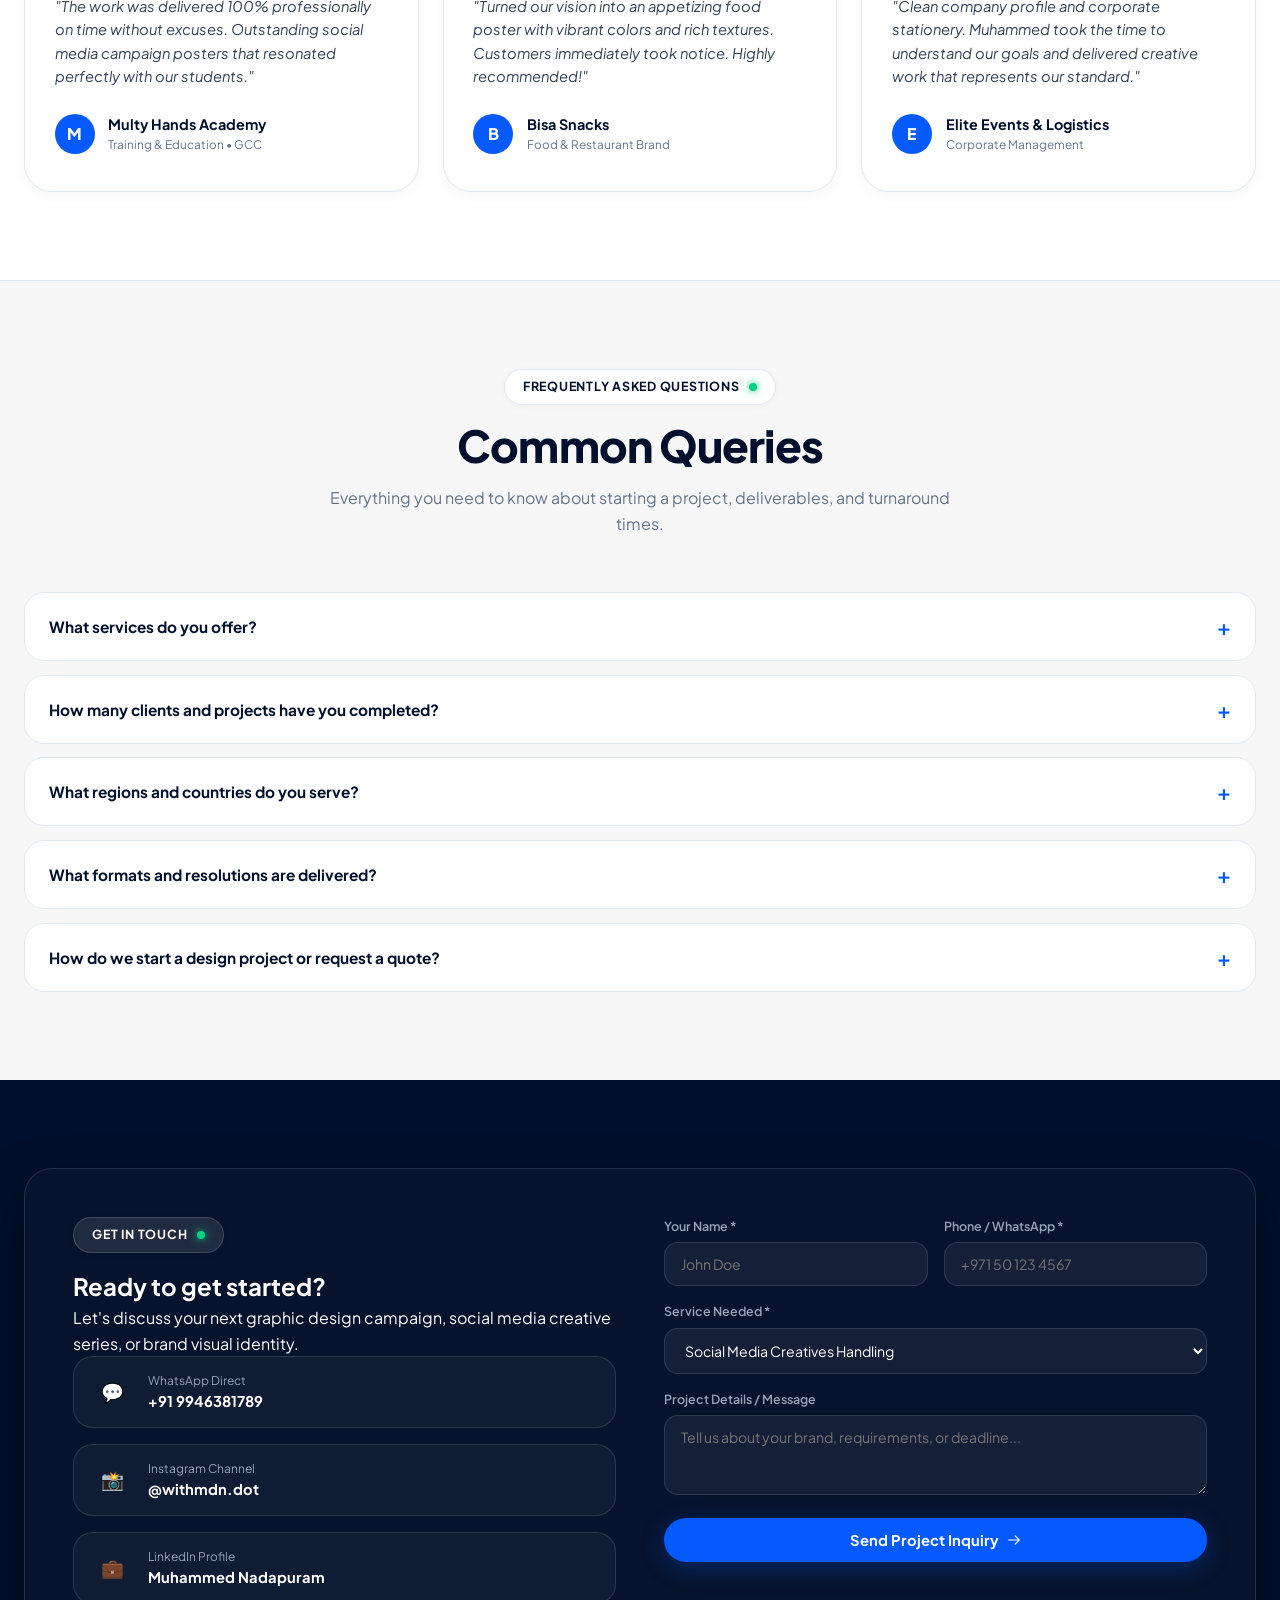
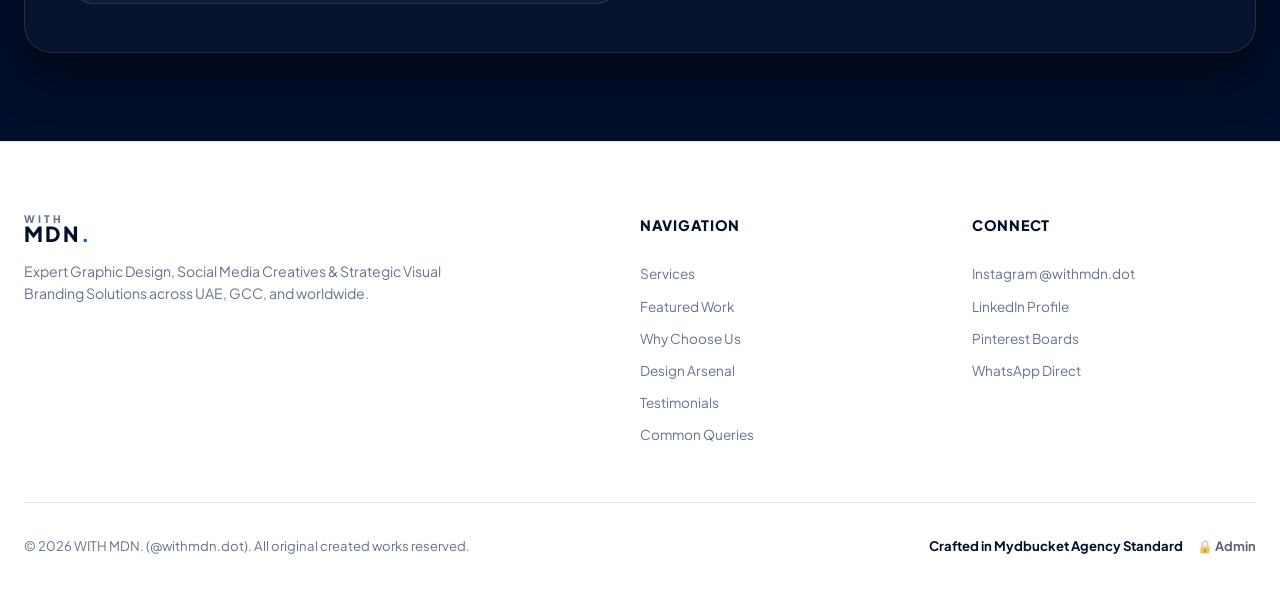
==== commit 9eb46770: "refactor: Remove redundant hero 5-card deck per user request" ====
--- a/index.html
+++ b/index.html
@@ -23,7 +23,7 @@
   <link href="https://fonts.googleapis.com/css2?family=Outfit:wght@300;400;500;600;700;800;900&family=Plus+Jakarta+Sans:wght@400;500;600;700;800&display=swap" rel="stylesheet">
 
   <!-- Core Stylesheet -->
-  <link rel="stylesheet" href="style.css?v=28" />
+  <link rel="stylesheet" href="style.css?v=29" />
 </head>
 <body class="bg-agency text-agency antialiased">
 
@@ -126,63 +126,6 @@
         <div class="stat-box">
           <span class="stat-number">HD</span>
           <span class="stat-label">Print-Ready Quality</span>
-        </div>
-      </div>
-
-      <!-- Interactive 3D Fanned-Out Showcase Deck -->
-      <div class="hero-deck-showcase" aria-label="Featured Creative Works Deck">
-        <div class="deck-cards-track">
-          
-          <!-- Card 1: Diploma in GCC Office Administration & Professional Typing -->
-          <div class="deck-card deck-card-1" onclick="openLightboxById(1)" title="Diploma in GCC Office Administration &amp; Professional Typing">
-            <div class="deck-card-top bg-pastel-blue">
-              <img src="assets/images/multy_hands_gcc_office_admin.jpg" alt="Diploma in GCC Office Administration" loading="lazy" />
-            </div>
-            <div class="deck-card-bottom">
-              <span class="deck-card-title">Diploma in GCC Admin</span>
-            </div>
-          </div>
-
-          <!-- Card 2: Bisa Snacks — Kozhi Ada Promotional Poster -->
-          <div class="deck-card deck-card-2" onclick="openLightboxById(4)" title="Bisa Snacks — Kozhi Ada Promotional Poster">
-            <div class="deck-card-top bg-pastel-yellow">
-              <img src="assets/images/food_poster_bisa_snacks.png" alt="Bisa Snacks — Kozhi Ada" loading="lazy" />
-            </div>
-            <div class="deck-card-bottom">
-              <span class="deck-card-title">Bisa Snacks — Kozhi Ada</span>
-            </div>
-          </div>
-
-          <!-- Card 3: Cristiano Ronaldo | Portugal Football Legend (Centerpiece) -->
-          <div class="deck-card deck-card-3" onclick="openLightboxById(5)" title="Cristiano Ronaldo | Portugal Football Legend">
-            <div class="deck-card-top bg-pastel-teal">
-              <img src="assets/images/social-media-flyer_created_1.jpg" alt="Cristiano Ronaldo | Portugal Legend" loading="lazy" />
-            </div>
-            <div class="deck-card-bottom">
-              <span class="deck-card-title">Cristiano Ronaldo — CR7</span>
-            </div>
-          </div>
-
-          <!-- Card 4: Janaseva Practical Training Course — Multy Hands Academy -->
-          <div class="deck-card deck-card-4" onclick="openLightboxById(2)" title="Janaseva Practical Training Course — Multy Hands Academy">
-            <div class="deck-card-top bg-pastel-purple">
-              <img src="assets/images/multy_hands_janaseva_course.jpg" alt="Janaseva Practical Training Course" loading="lazy" />
-            </div>
-            <div class="deck-card-bottom">
-              <span class="deck-card-title">Janaseva Practical Course</span>
-            </div>
-          </div>
-
-          <!-- Card 5: Eid Gah Festival Creative -->
-          <div class="deck-card deck-card-5" onclick="openLightboxById(8)" title="Eid Gah Festival Creative">
-            <div class="deck-card-top bg-pastel-rose">
-              <img src="assets/images/social-media-flyer_created_4.jpg" alt="Eid Gah Festival Creative" loading="lazy" />
-            </div>
-            <div class="deck-card-bottom">
-              <span class="deck-card-title">Eid Gah Festival Creative</span>
-            </div>
-          </div>
-
         </div>
       </div>
 
